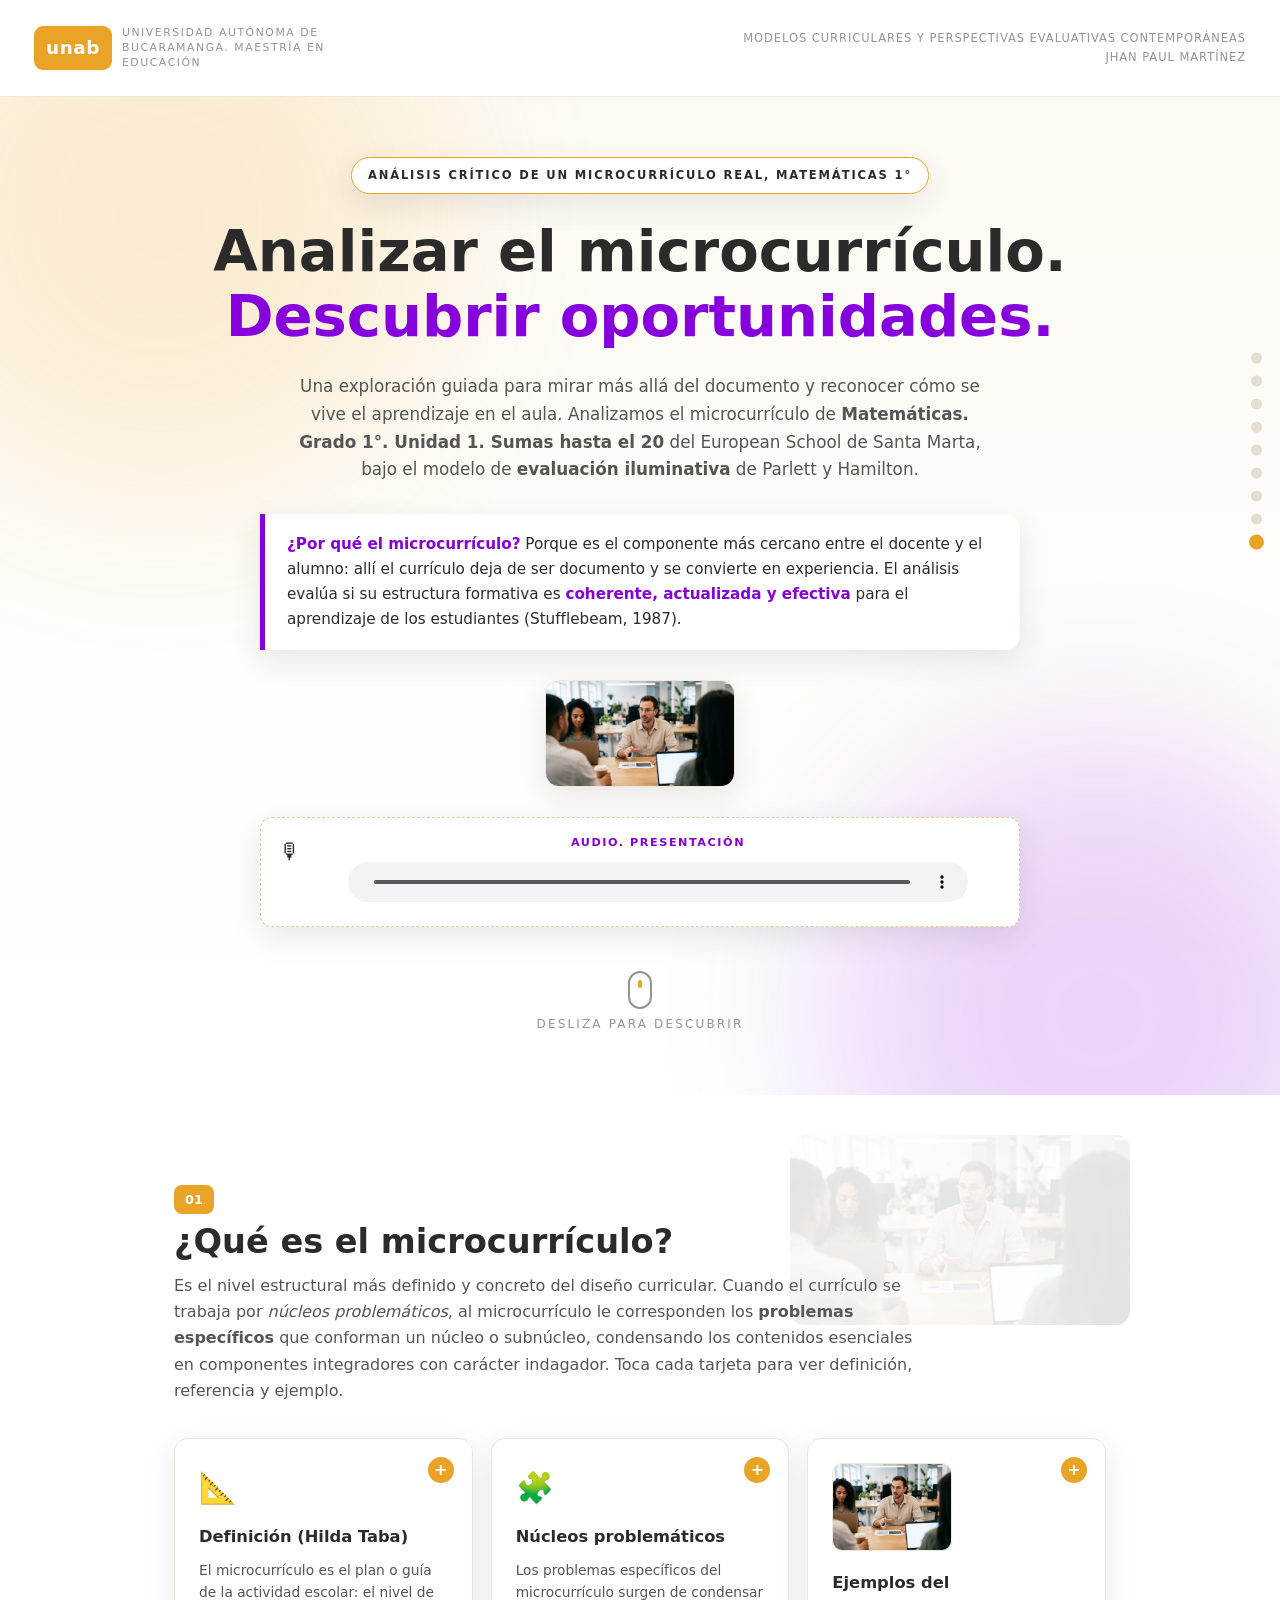
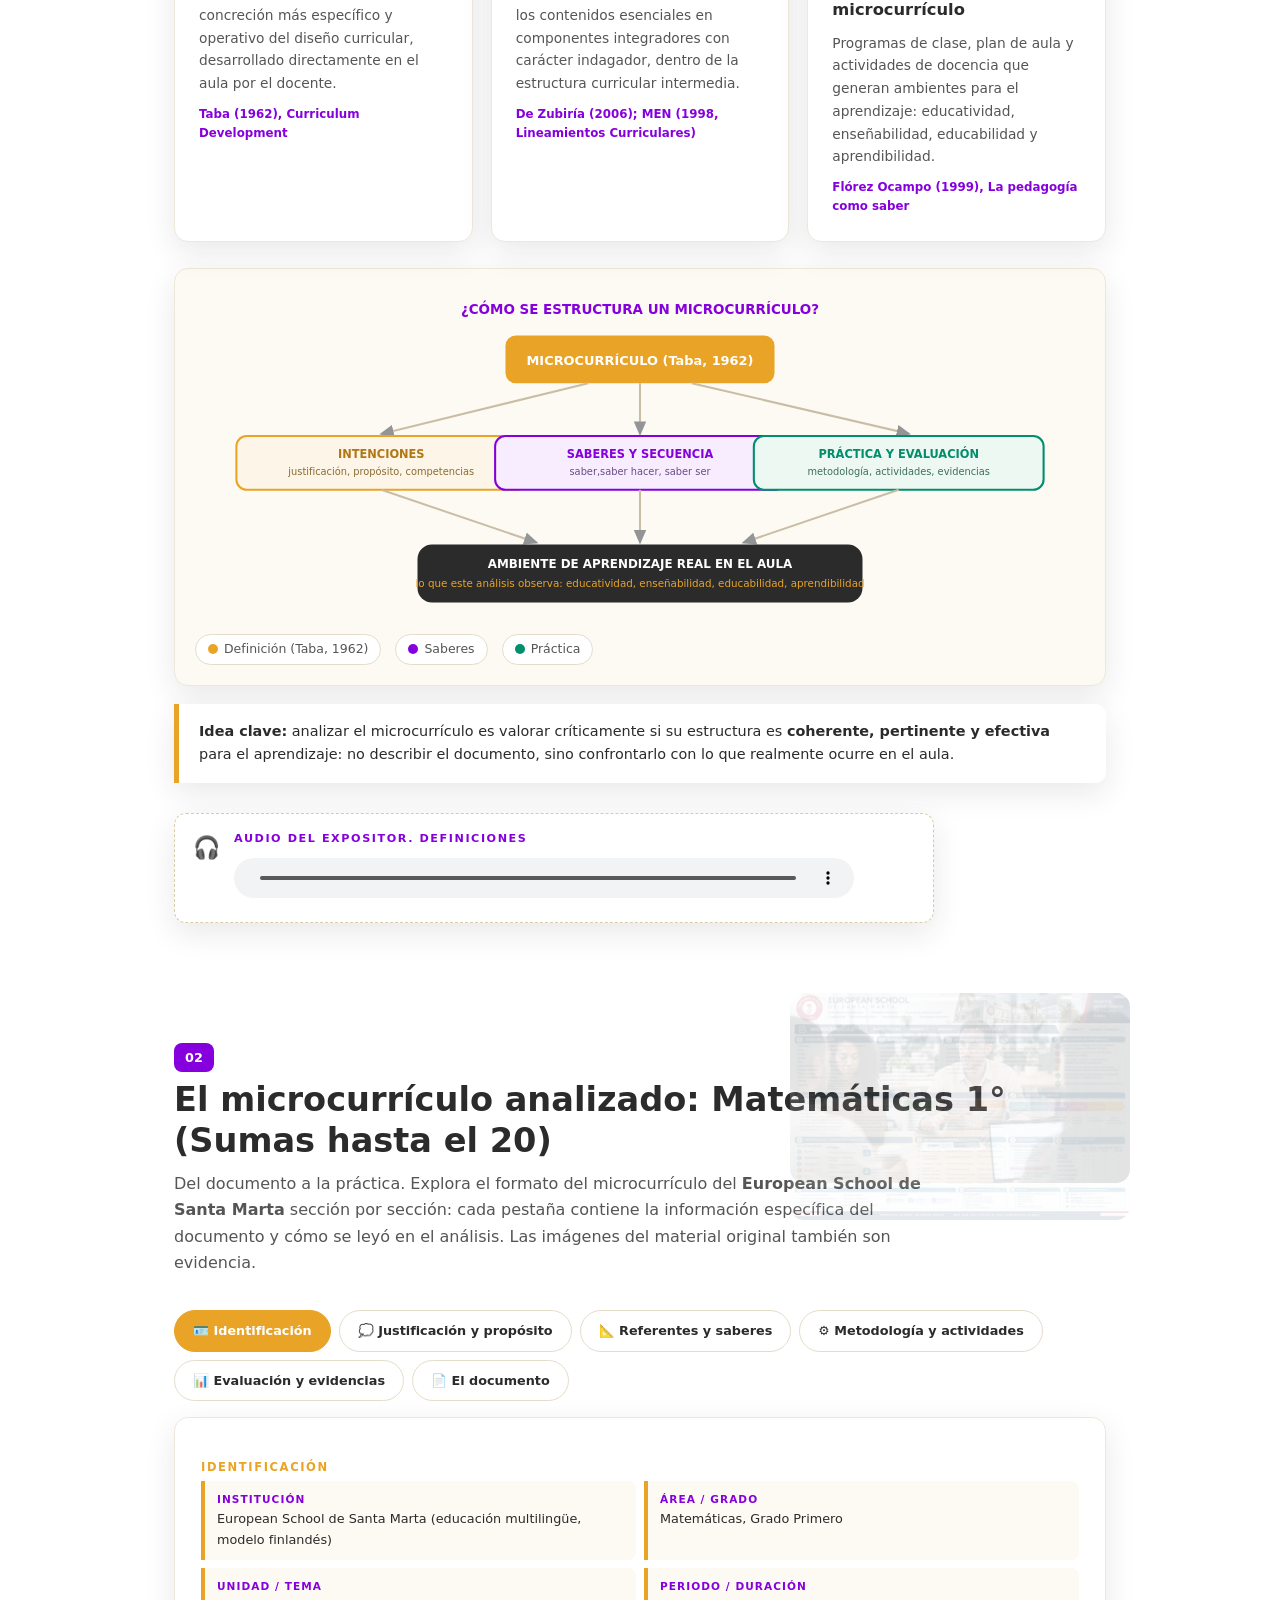
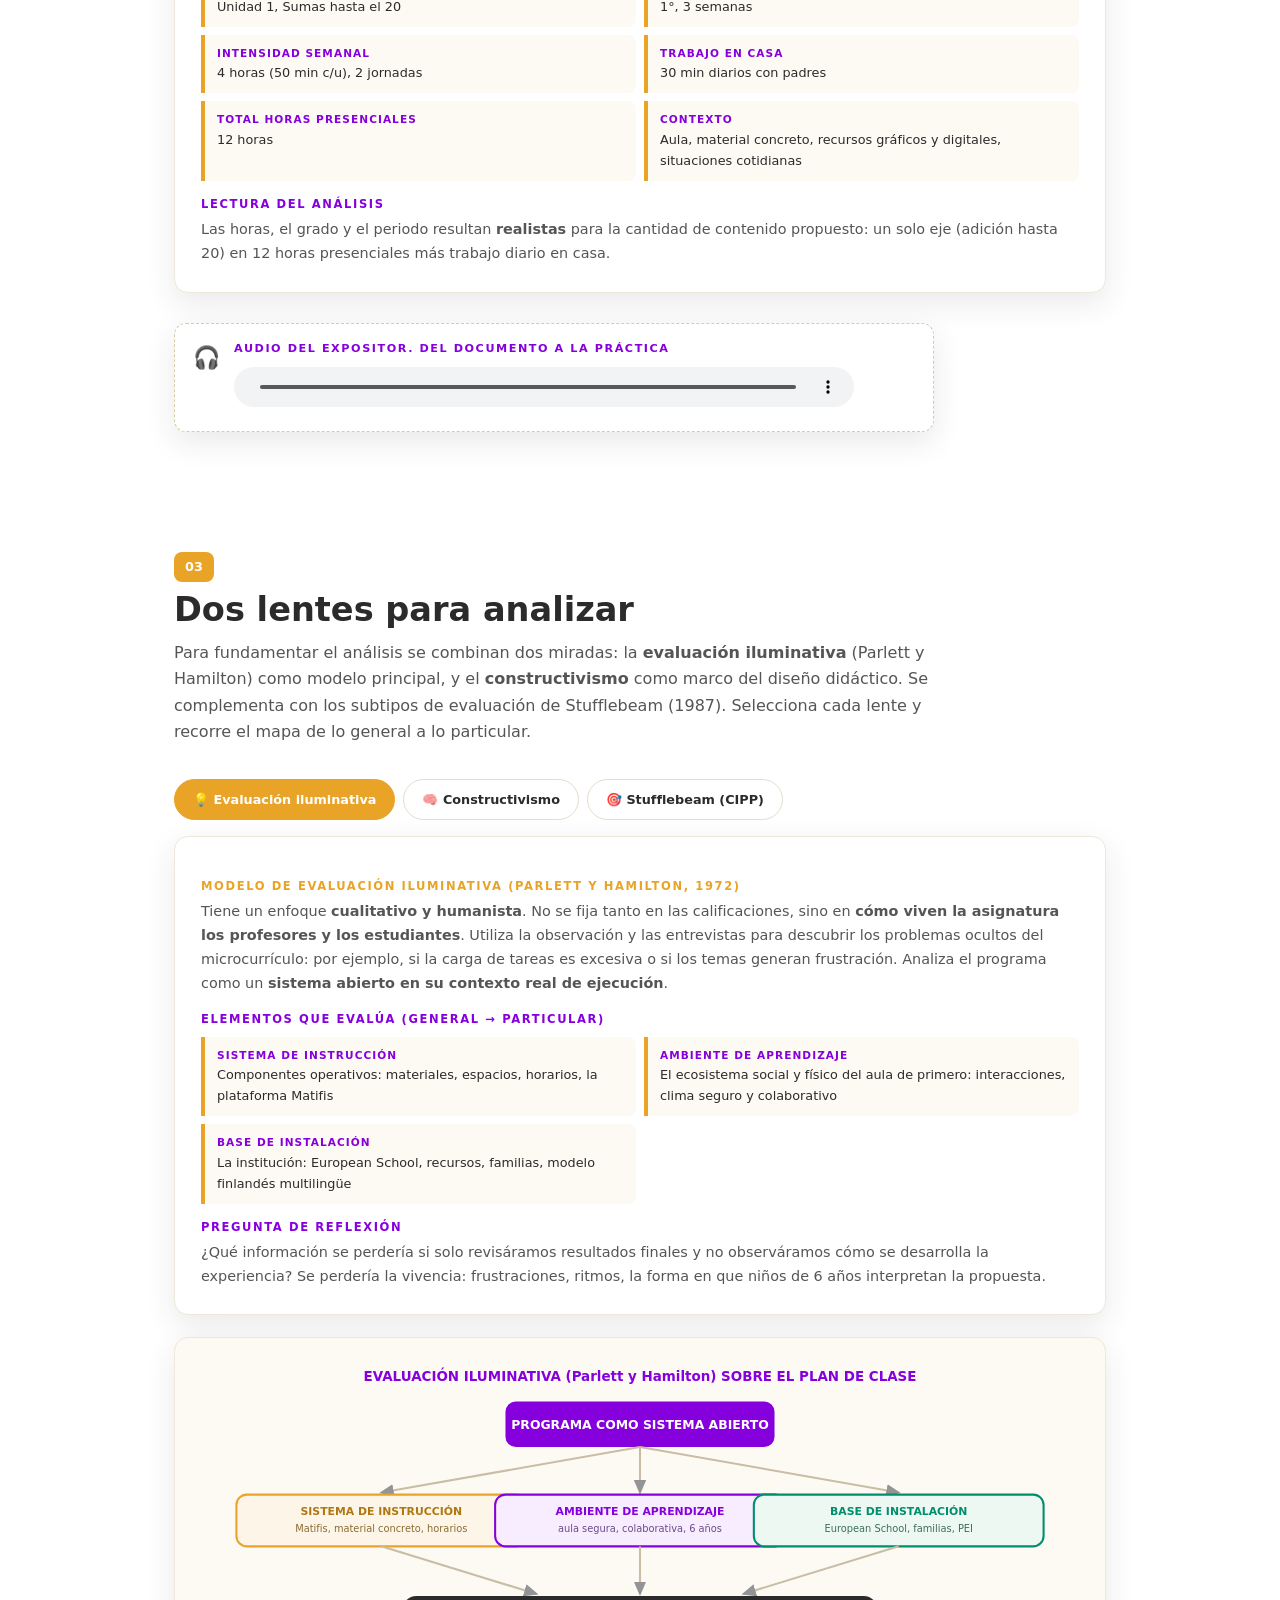
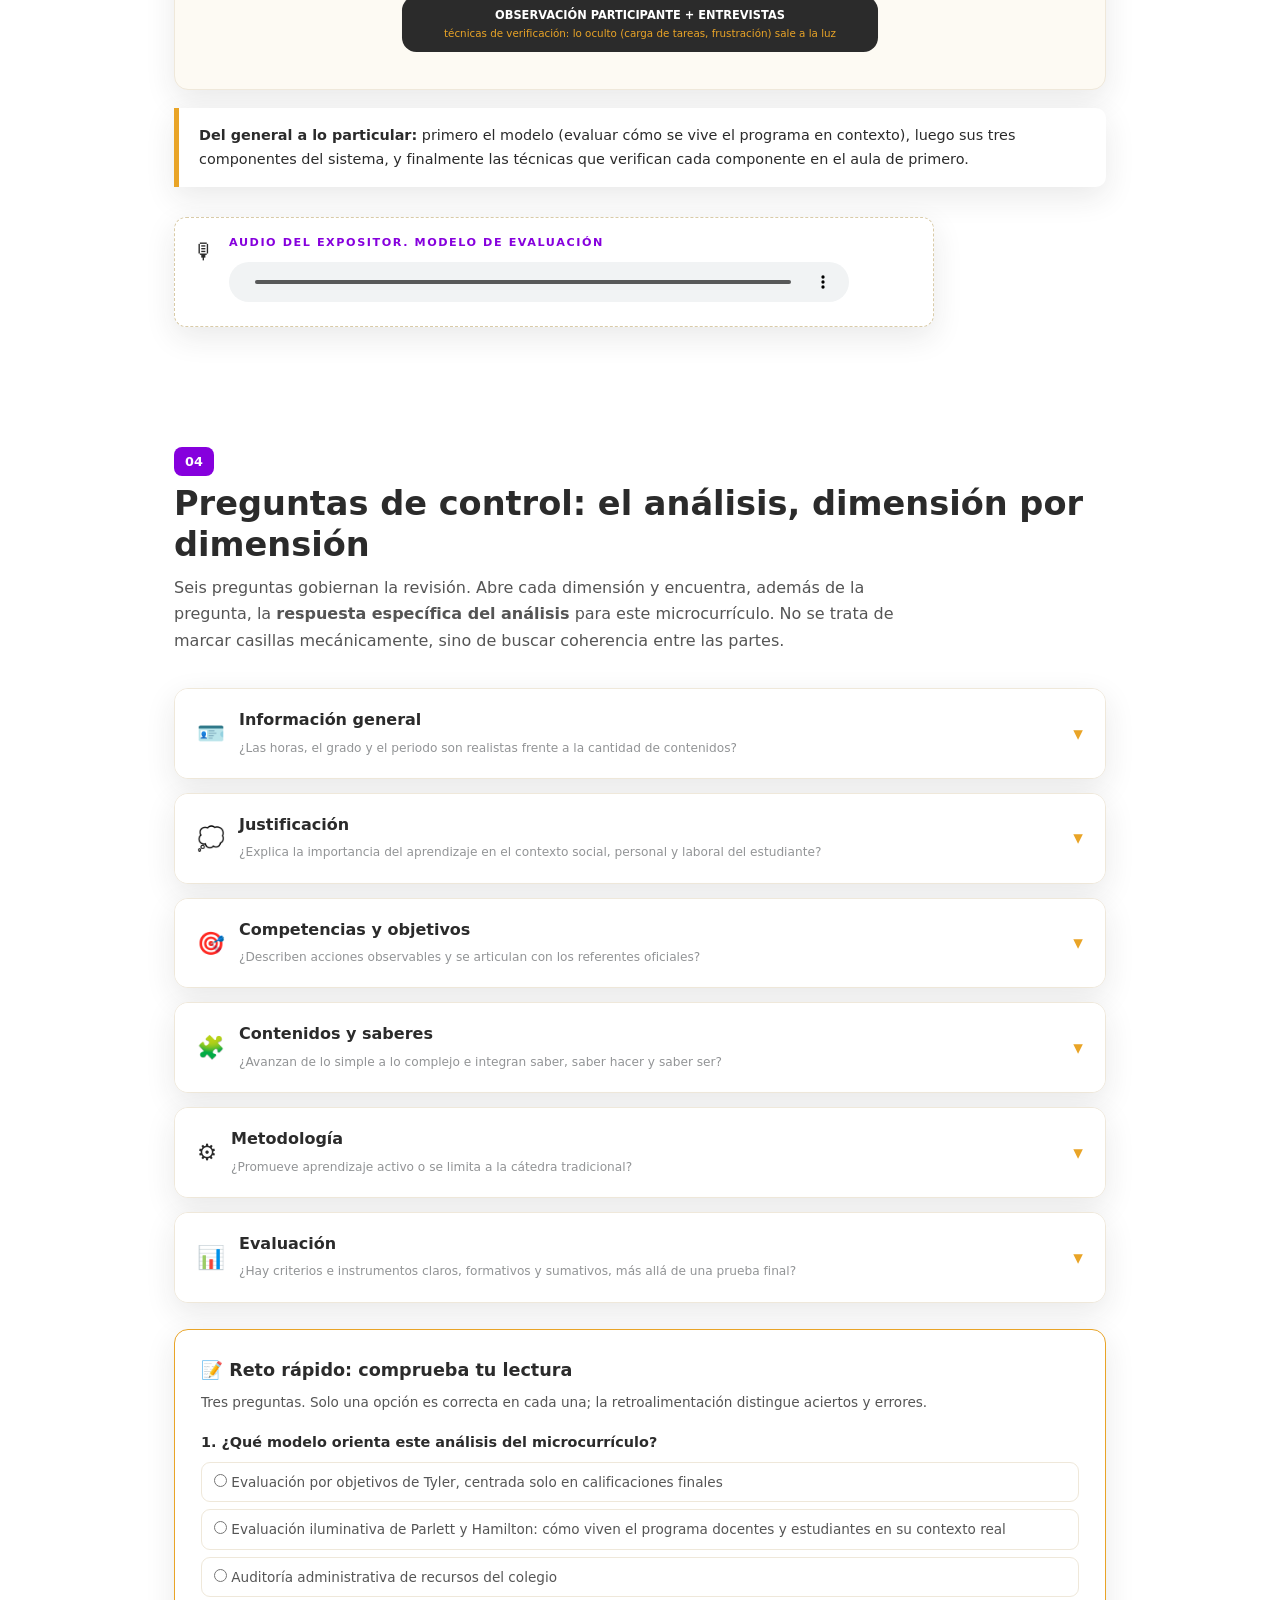
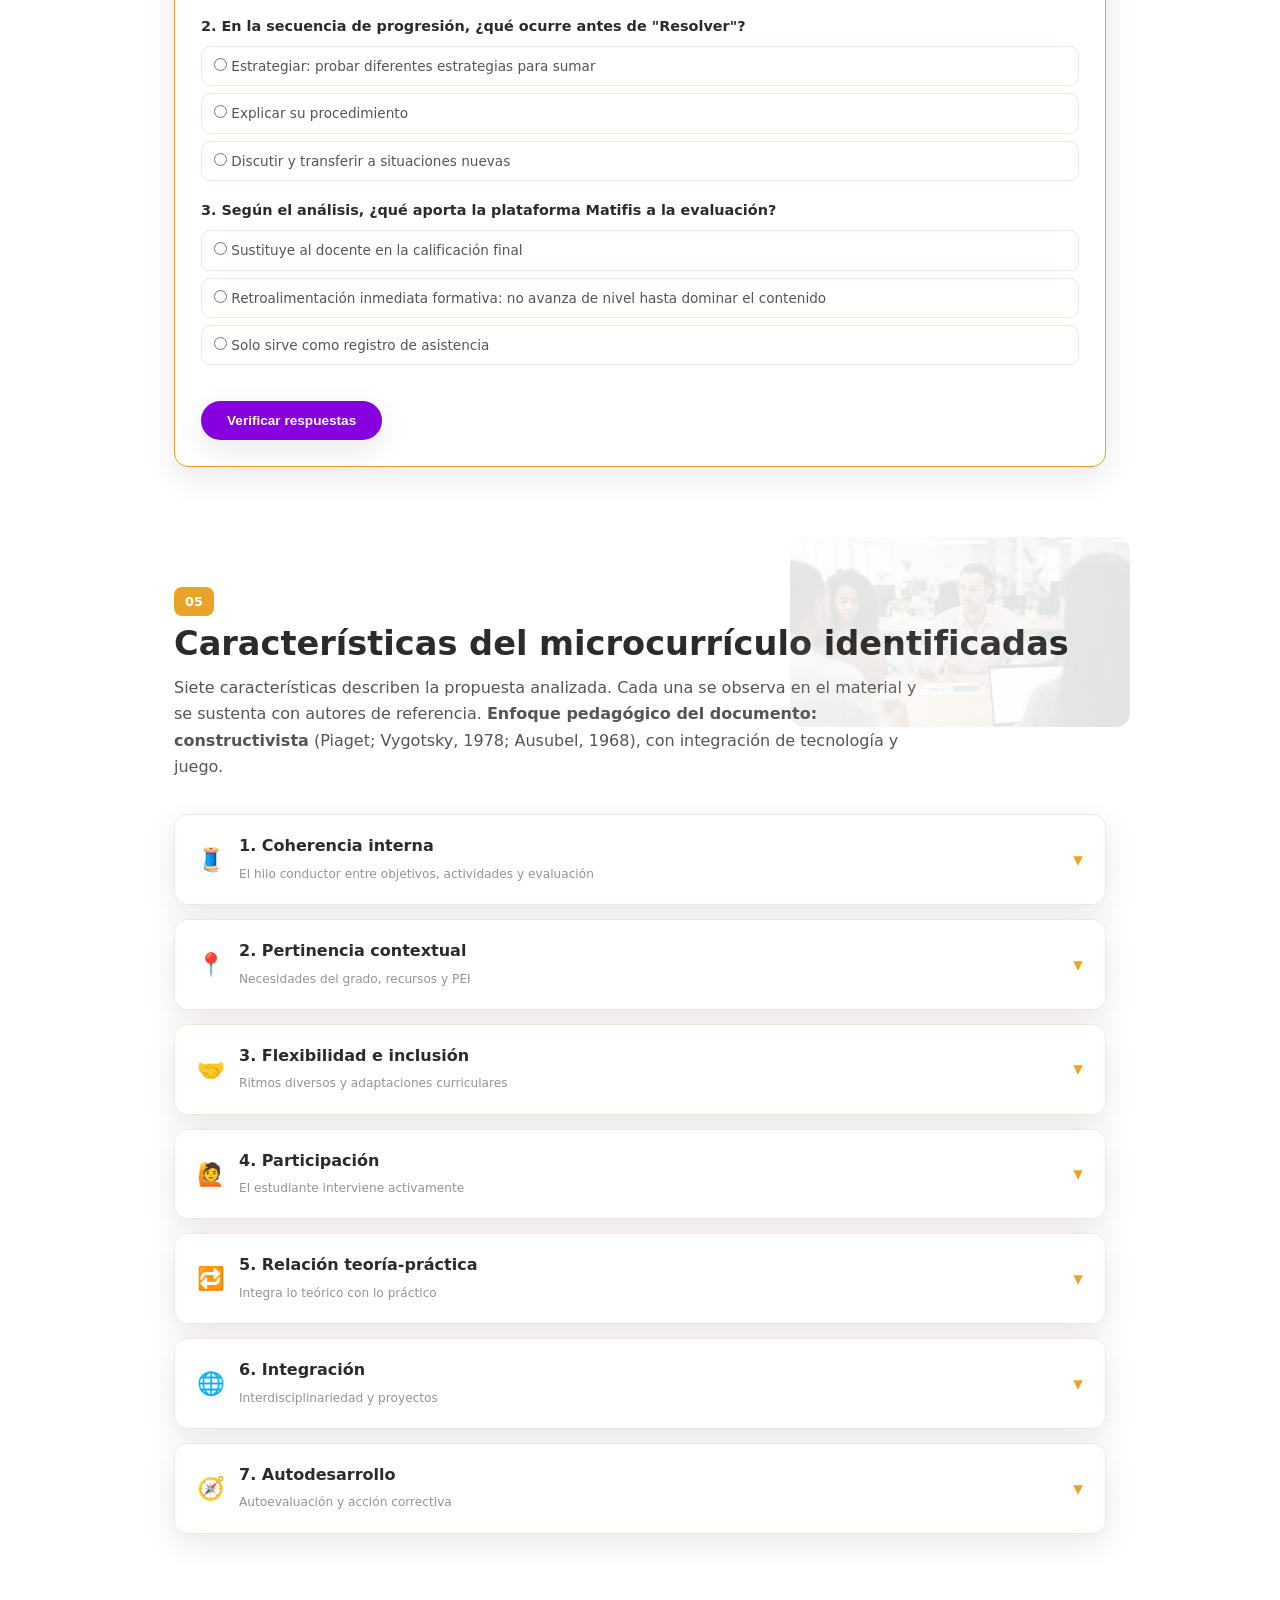
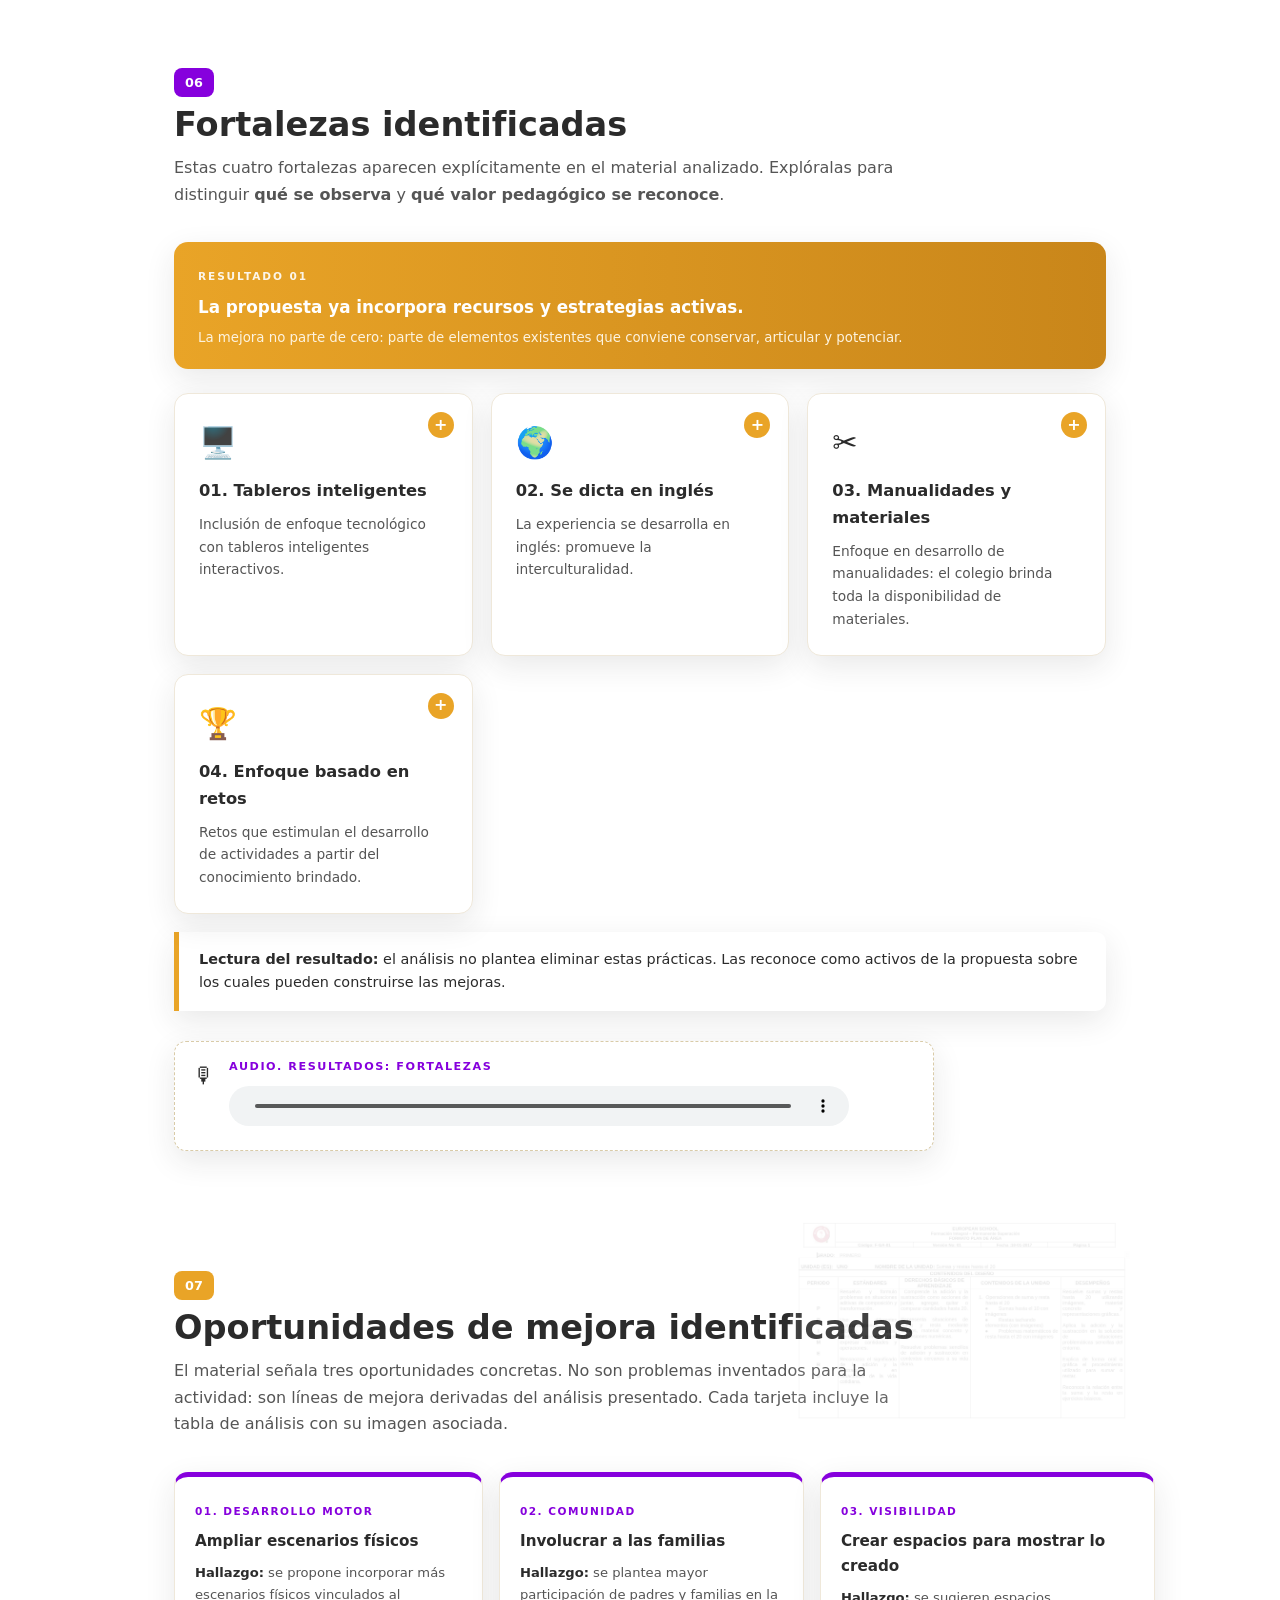
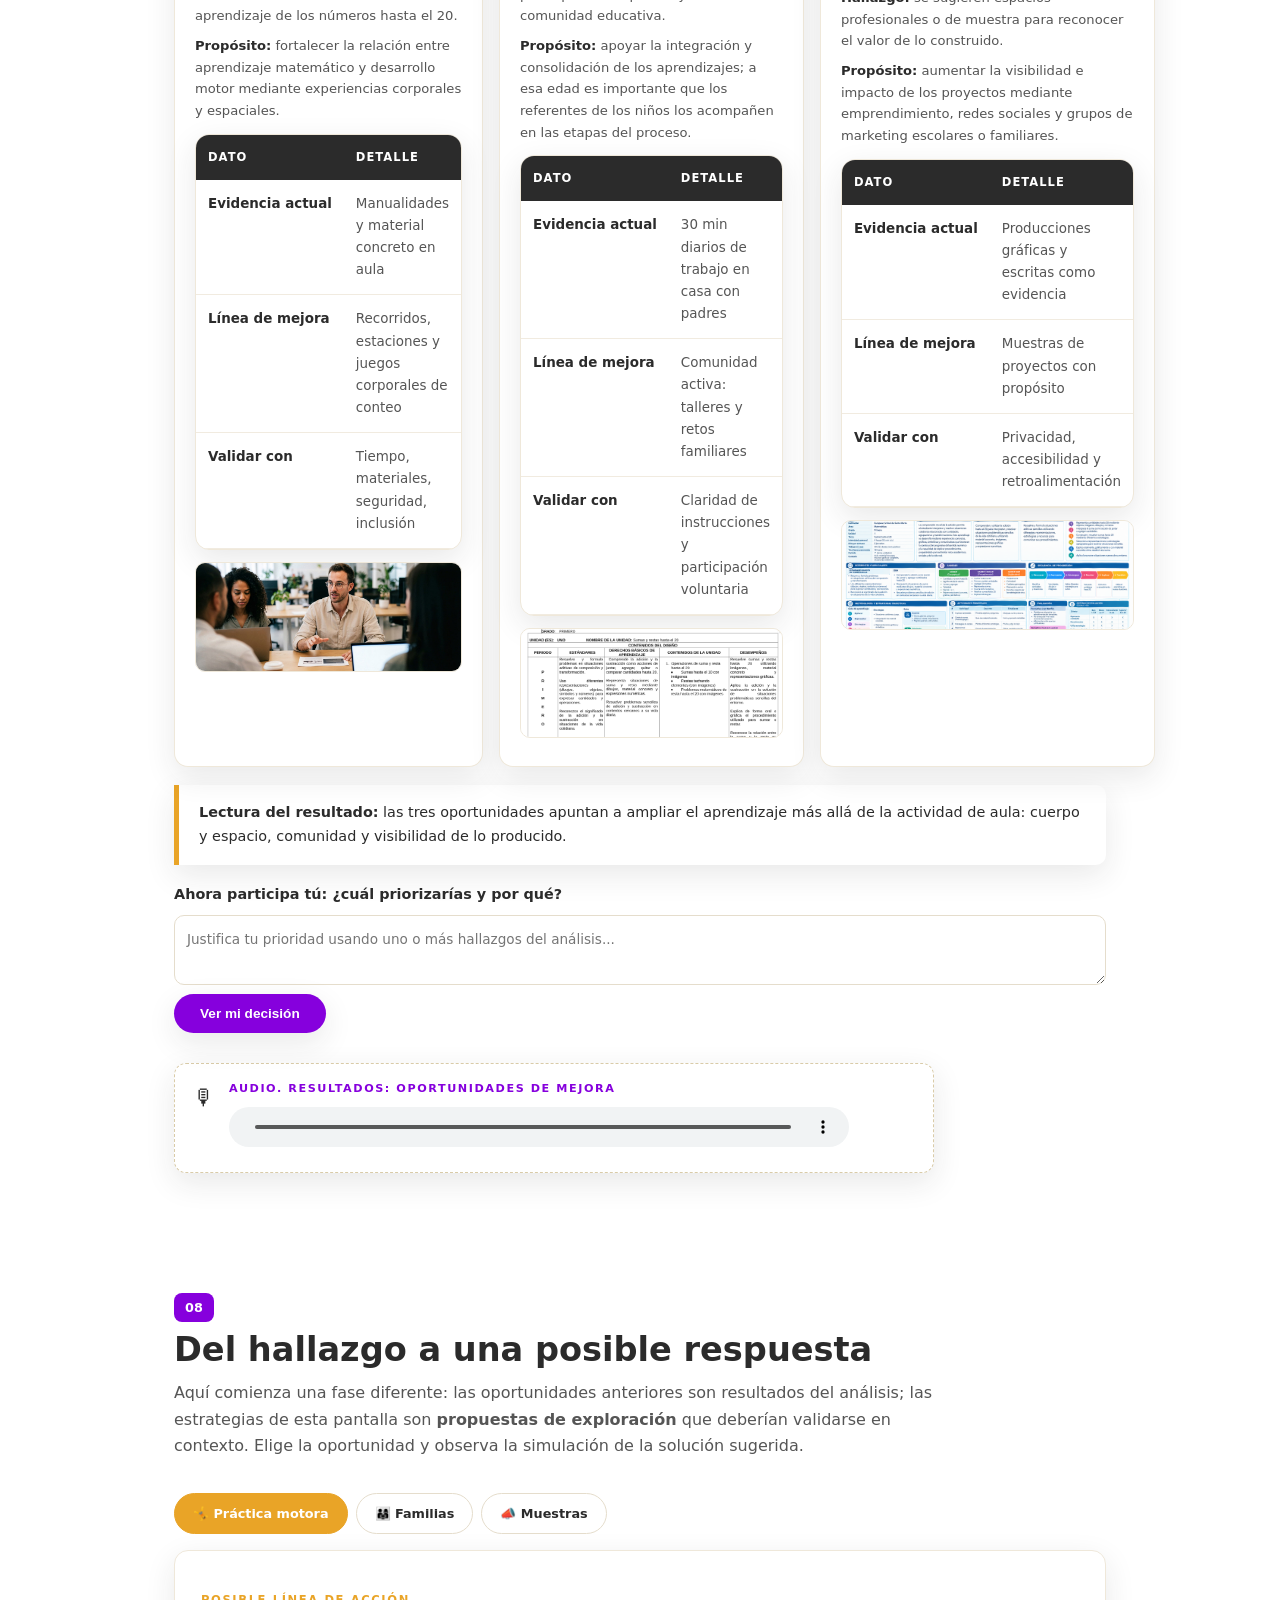
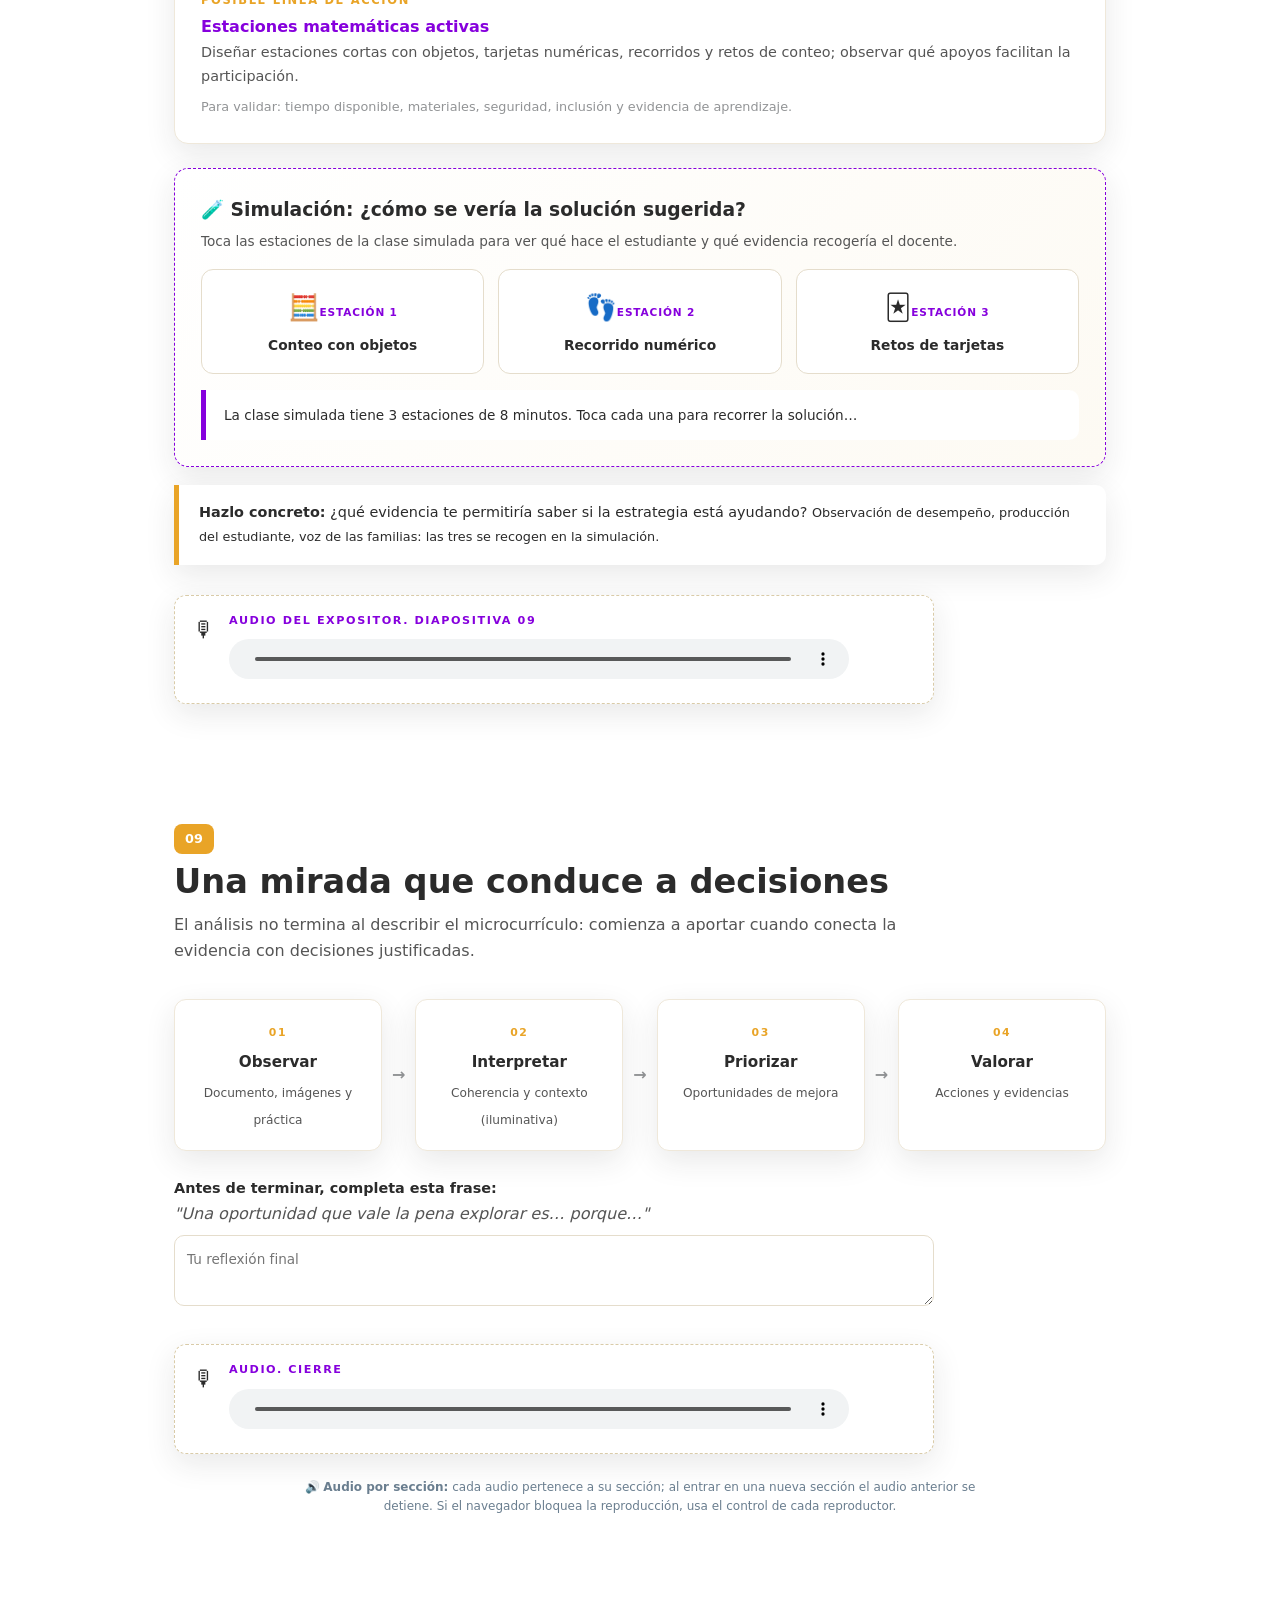
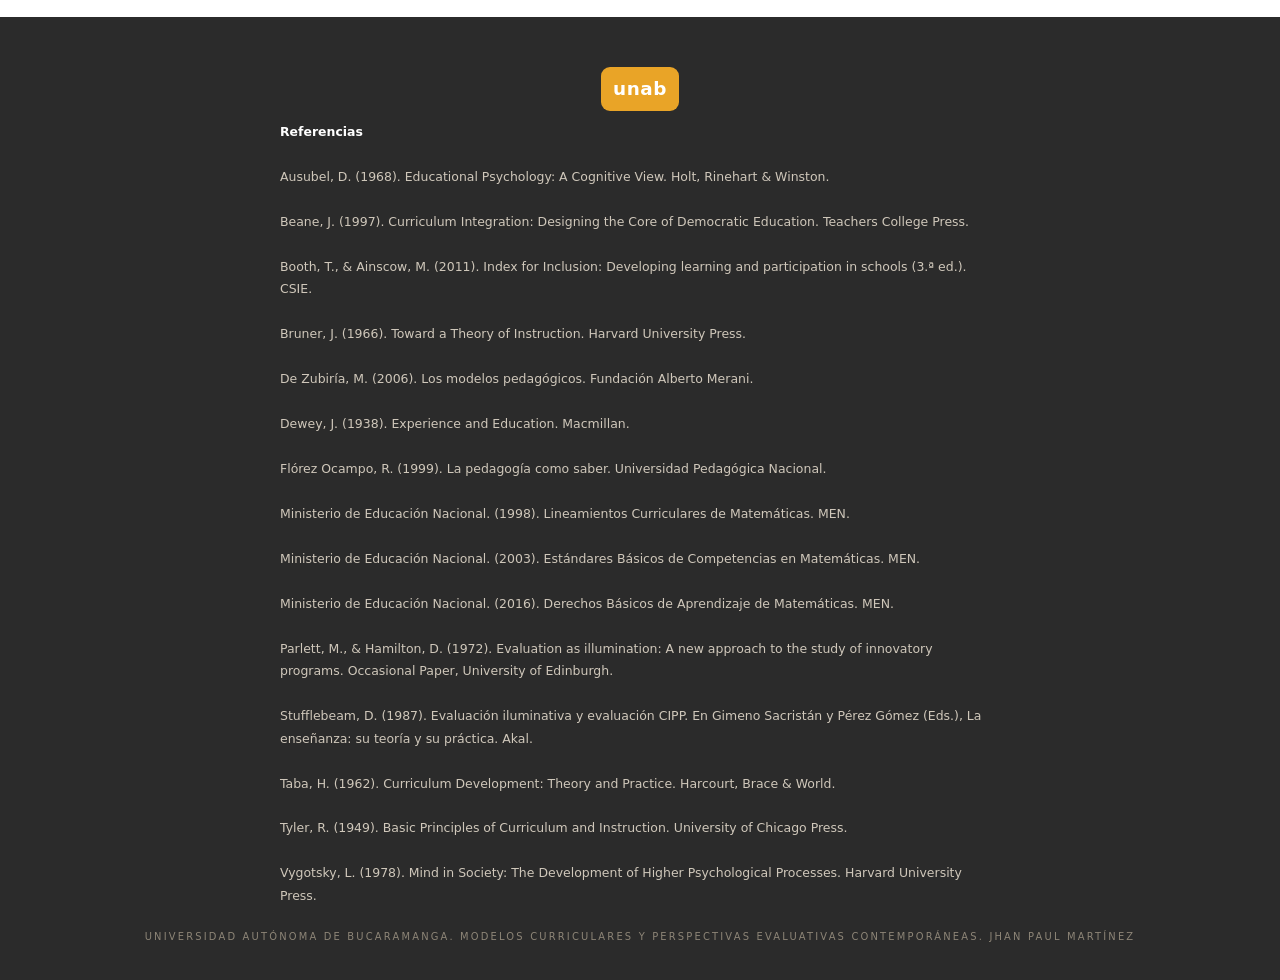
==== index.html @ efa60560 "Update index.html" ====
<!doctype html>
<html lang="es">
<head>
<meta charset="UTF-8" />
<meta name="viewport" content="width=device-width, initial-scale=1.0" />
<title>Análisis del Microcurrículo — Matemáticas 1° | UNAB</title>
<style>
  :root{
    --naranja:#e9a427; --morado:#8600dd; --gris:#929496; --gris-claro:#f4f2ef;
    --tinta:#2b2b2b; --tinta-suave:#555; --blanco:#ffffff; --crema:#fdfaf3;
    --verde:#008e6c; --rojo:#cb1d11; --azul:#00aff1;
    --sombra:0 10px 30px rgba(43,43,43,.10);
    --radio:14px;
  }
  *{margin:0;padding:0;box-sizing:border-box}
  html{scroll-behavior:smooth}
  body{font-family:"Open Sans","Segoe UI",system-ui,sans-serif;color:var(--tinta);background:var(--blanco);line-height:1.65;overflow-x:hidden}
  /* ===== LEGAL VERTICAL (Manual de Marca UNAB) ===== */
  .legal{position:fixed;left:0;top:50%;transform:translateY(-50%);writing-mode:vertical-rl;text-orientation:mixed;
    background:var(--tinta);color:#fff;font-size:.62rem;letter-spacing:.22em;padding:14px 5px;border-radius:0 8px 8px 0;z-index:60}
  /* ===== RAIL ===== */
  .rail{position:fixed;right:18px;top:50%;transform:translateY(-50%);z-index:60;display:flex;flex-direction:column;gap:12px}
  .rail a{width:11px;height:11px;border-radius:50%;background:#e3ddd2;border:2px solid #e3ddd2;display:block;transition:.3s}
  .rail a.act{background:var(--naranja);border-color:var(--naranja);transform:scale(1.35)}
  @media(max-width:820px){.rail{display:none}.legal{display:none}}
  /* ===== HEADER UNAB ===== */
  header{padding:26px 34px;display:flex;justify-content:space-between;align-items:center;background:var(--blanco);position:sticky;top:0;z-index:50;border-bottom:1px solid #efeae0}
  .logo-unab{display:flex;align-items:center;gap:10px}
  .logo-unab .marca{background:var(--naranja);color:#fff;font-weight:800;font-size:1.15rem;padding:7px 12px;border-radius:9px;letter-spacing:.03em}
  .logo-unab .nombre{font-size:.68rem;color:var(--gris);text-transform:uppercase;letter-spacing:.14em;max-width:220px;line-height:1.35}
  .tagline{font-size:.72rem;color:var(--gris);letter-spacing:.08em;text-transform:uppercase;text-align:right}
  /* ===== HERO ===== */
  .hero{min-height:92vh;display:flex;flex-direction:column;justify-content:center;align-items:center;text-align:center;
    padding:60px 22px;background:linear-gradient(180deg,var(--crema) 0%,#fff 100%);position:relative;overflow:hidden}
  .hero .aurora{position:absolute;width:560px;height:560px;border-radius:50%;filter:blur(90px);opacity:.16;pointer-events:none}
  .a1{background:var(--naranja);top:-160px;left:-120px}.a2{background:var(--morado);bottom:-200px;right:-100px}
  .hero>*{position:relative;z-index:2}
  .kicker{display:inline-block;background:#fff;border:1.5px solid var(--naranja);color:var(--tinta);font-size:.72rem;
    font-weight:700;letter-spacing:.16em;text-transform:uppercase;padding:8px 16px;border-radius:999px;margin-bottom:26px;box-shadow:var(--sombra)}
  .hero h1{font-size:clamp(2rem,5.2vw,3.6rem);font-weight:800;line-height:1.12;max-width:900px}
  .hero h1 em{font-style:normal;color:var(--naranja)}
  .hero h1 em.m{color:var(--morado)}
  .hero p.sub{max-width:700px;margin:24px auto 0;color:var(--tinta-suave);font-size:1.05rem}
  .hero .tesis{margin-top:30px;max-width:760px;background:#fff;border-left:5px solid var(--morado);padding:18px 22px;border-radius:0 var(--radio) var(--radio) 0;box-shadow:var(--sombra);text-align:left;font-size:.95rem}
  .hero .tesis strong{color:var(--morado)}
  .heroimg{margin-top:30px;display:flex;gap:14px;align-items:center;justify-content:center;flex-wrap:wrap}
  .heroimg img{width:190px;border-radius:var(--radio);border:1.5px solid #efe8da;box-shadow:var(--sombra)}
  .scroll-hint{margin-top:44px;display:flex;flex-direction:column;align-items:center;gap:6px;color:var(--gris);font-size:.75rem;letter-spacing:.18em;text-transform:uppercase}
  .scroll-hint .mouse{width:24px;height:38px;border:2px solid var(--gris);border-radius:13px;position:relative}
  .scroll-hint .mouse::after{content:"";position:absolute;left:50%;top:7px;width:4px;height:8px;background:var(--naranja);border-radius:3px;transform:translateX(-50%);animation:rueda 1.6s infinite}
  @keyframes rueda{0%{opacity:1;top:7px}70%{opacity:0;top:20px}100%{opacity:0}}
  /* ===== SECTIONS ===== */
  section{max-width:980px;margin:0 auto;padding:90px 24px 30px;position:relative}
  .num{display:flex;align-items:baseline;gap:14px;margin-bottom:8px}
  .num span.n{font-size:.8rem;font-weight:800;color:#fff;background:var(--naranja);padding:4px 11px;border-radius:8px}
  .num span.n.m{background:var(--morado)}
  h2{font-size:clamp(1.45rem,3vw,2.1rem);font-weight:800;line-height:1.2;margin-bottom:10px}
  .lead{color:var(--tinta-suave);max-width:760px;margin-bottom:34px}
  .rv{opacity:0;transform:translateY(34px);transition:opacity .8s ease,transform .8s ease}
  .rv.in{opacity:1;transform:none}
  .rv.d1{transition-delay:.12s}.rv.d2{transition-delay:.24s}.rv.d3{transition-delay:.36s}.rv.d4{transition-delay:.48s}
  /* fondo con imagen transparente (no del todo clara) */
  .bgimg{position:absolute;top:40px;right:0;width:340px;opacity:.10;filter:saturate(.8);pointer-events:none;border-radius:var(--radio)}
  /* ===== FLIP CARDS ===== */
  .cards{display:grid;grid-template-columns:repeat(3,1fr);gap:18px}
  @media(max-width:820px){.cards{grid-template-columns:1fr}}
  .flip{background:#fff;border:1.5px solid #efe8da;border-radius:var(--radio);padding:24px;cursor:pointer;position:relative;min-height:220px;box-shadow:var(--sombra);transition:.35s;text-align:left}
  .flip:hover{transform:translateY(-5px);border-color:var(--naranja)}
  .flip .ic{font-size:1.9rem;margin-bottom:10px}
  .flip img.tn{width:100%;max-width:120px;height:88px;object-fit:cover;border-radius:10px;border:1px solid #efe8da;margin-bottom:10px}
  .flip h3{font-size:1.02rem;font-weight:800;margin-bottom:8px}
  .flip p{font-size:.86rem;color:var(--tinta-suave)}
  .flip .ref{display:block;margin-top:10px;font-size:.74rem;color:var(--morado);font-weight:700}
  .flip .det{max-height:0;overflow:hidden;transition:max-height .5s ease}
  .flip.open .det{max-height:460px}
  .flip .det .resp{margin-top:14px;background:var(--crema);border-left:4px solid var(--morado);padding:12px 14px;border-radius:0 8px 8px 0;font-size:.83rem}
  .flip .plus{position:absolute;top:18px;right:18px;width:26px;height:26px;border-radius:50%;background:var(--naranja);color:#fff;display:flex;align-items:center;justify-content:center;font-weight:800;transition:.3s}
  .flip.open .plus{transform:rotate(45deg);background:var(--morado)}
  /* ===== MAPA CONCEPTUAL ===== */
  .mapa-wrap{background:var(--crema);border-radius:var(--radio);padding:20px;border:1.5px solid #efe8da;box-shadow:var(--sombra)}
  .mapa-svg{width:100%;height:auto;display:block}
  .mapa-svg .nodo{cursor:pointer}
  .mapa-svg .nodo rect{transition:.3s}
  .mapa-svg .nodo:hover rect{filter:brightness(.94)}
  .mapa-leyenda{display:flex;gap:14px;flex-wrap:wrap;margin-top:14px;font-size:.78rem;color:var(--tinta-suave)}
  .chip{display:inline-flex;align-items:center;gap:6px;background:#fff;border:1px solid #e5ddcc;border-radius:999px;padding:4px 12px}
  .chip i{width:10px;height:10px;border-radius:50%;display:inline-block}
  .lectura{margin-top:18px;background:#fff;border-left:5px solid var(--naranja);padding:16px 20px;border-radius:0 10px 10px 0;font-size:.9rem;box-shadow:var(--sombra)}
  /* ===== TABS PANEL MICROCURRÍCULO ===== */
  .tabs{display:flex;gap:8px;flex-wrap:wrap;margin-bottom:16px}
  .tab{border:1.5px solid #e5ddcc;background:#fff;border-radius:999px;padding:9px 18px;cursor:pointer;font-weight:700;font-size:.8rem;transition:.3s;color:var(--tinta)}
  .tab:hover{border-color:var(--naranja)}
  .tab.act{background:var(--naranja);border-color:var(--naranja);color:#fff}
  .tabpane{display:none}.tabpane.act{display:block;animation:fadein .5s}
  @keyframes fadein{from{opacity:0;transform:translateY(8px)}to{opacity:1}}
  .panel{background:#fff;border-radius:var(--radio);border:1.5px solid #efe8da;padding:26px;box-shadow:var(--sombra)}
  .panel h4{font-size:.72rem;text-transform:uppercase;letter-spacing:.14em;color:var(--naranja);margin:14px 0 4px;font-weight:800}
  .panel h4.m{color:var(--morado)}
  .panel p,.panel li{font-size:.9rem;color:var(--tinta-suave)}
  .panel ul{padding-left:20px;margin-top:6px}
  .kv{display:grid;grid-template-columns:repeat(2,1fr);gap:8px}
  @media(max-width:700px){.kv{grid-template-columns:1fr}}
  .kv div{background:var(--crema);border-left:4px solid var(--naranja);border-radius:0 8px 8px 0;padding:10px 12px;font-size:.8rem}
  .kv b{display:block;font-size:.66rem;text-transform:uppercase;letter-spacing:.1em;color:var(--morado)}
  .imgdoc{width:100%;border-radius:10px;border:1.5px solid #efe8da;margin-top:12px;box-shadow:var(--sombra)}
  .doclink{display:inline-block;margin-top:10px;font-size:.78rem;font-weight:700;color:var(--morado)}
  /* tablas de análisis con imagen asociada */
  .tabla-an{display:grid;grid-template-columns:1fr 170px;gap:16px;align-items:start}
  @media(max-width:700px){.tabla-an{grid-template-columns:1fr}}
  .tabla-an img{width:100%;border-radius:10px;border:1.5px solid #efe8da;object-fit:cover;box-shadow:var(--sombra)}
  .matriz{background:#fff;border-radius:var(--radio);border:1.5px solid #efe8da;overflow:hidden;box-shadow:var(--sombra)}
  .matriz table{width:100%;border-collapse:collapse;font-size:.84rem}
  .matriz th{background:var(--tinta);color:#fff;padding:13px 12px;text-align:left;font-size:.72rem;text-transform:uppercase;letter-spacing:.09em}
  .matriz td{padding:13px 12px;border-bottom:1px solid #f1ebe0;vertical-align:top;color:var(--tinta-suave)}
  .matriz td:first-child{font-weight:800;color:var(--tinta);white-space:nowrap}
  .matriz tr:hover td{background:var(--crema)}
  @media(max-width:720px){.matriz td:first-child{white-space:normal}}
  /* ===== ACORDEÓN ===== */
  .acc{border:1.5px solid #efe8da;border-radius:var(--radio);overflow:hidden;background:#fff;box-shadow:var(--sombra);margin-bottom:14px}
  .acc-h{display:flex;align-items:center;gap:14px;padding:18px 22px;cursor:pointer;background:#fff;transition:.3s;list-style:none}
  .acc-h:hover{background:var(--crema)}
  .acc-h .ic{font-size:1.4rem}
  .acc-h .tt{flex:1}
  .acc-h .tt b{display:block;font-size:1rem}
  .acc-h .tt small{color:var(--gris);font-size:.76rem}
  .acc-h .chev{transition:.35s;color:var(--naranja);font-weight:800;font-size:1.2rem}
  .acc.open .chev{transform:rotate(180deg)}
  .acc-b{max-height:0;overflow:hidden;transition:max-height .7s ease}
  .acc.open .acc-b{max-height:900px}
  .acc-b .inner{padding:6px 24px 24px;border-top:1px dashed #e8e0d0}
  .acc-b .inner p{font-size:.88rem;color:var(--tinta-suave)}
  .verdicto{margin-top:12px;display:flex;gap:10px}
  .verdicto .v{flex:1;border-radius:10px;padding:12px 14px;font-size:.8rem}
  .v.ok{background:#eef8f3;border-left:4px solid var(--verde)}
  .v.warn{background:#fdf6e8;border-left:4px solid var(--naranja)}
  .v b{display:block;font-size:.68rem;text-transform:uppercase;letter-spacing:.1em;margin-bottom:4px}
  .v.ok b{color:var(--verde)}.v.warn b{color:#b07712}
  /* ===== QUIZ ===== */
  .quiz{background:#fff;border:1.5px solid var(--naranja);border-radius:var(--radio);padding:26px;box-shadow:var(--sombra);margin-top:26px}
  .quiz h3{font-size:1.1rem;font-weight:800;margin-bottom:6px}
  .quiz .qq{margin-top:18px}
  .quiz .qq p{font-weight:700;font-size:.9rem}
  .quiz label{display:block;margin:7px 0;font-size:.85rem;color:var(--tinta-suave);cursor:pointer;border:1.5px solid #efe8da;border-radius:9px;padding:8px 12px;transition:.25s}
  .quiz label:hover{border-color:var(--naranja)}
  .quiz label.sel{border-color:var(--morado);background:#f7edff}
  .quiz label.ok{border-color:var(--verde);background:#eef8f3}
  .quiz label.bad{border-color:var(--rojo);background:#fdf0ee}
  .btn-unab{background:var(--morado);color:#fff;border:none;border-radius:999px;padding:12px 26px;font-weight:800;font-size:.85rem;cursor:pointer;transition:.3s;box-shadow:var(--sombra)}
  .btn-unab:hover{transform:translateY(-2px);background:var(--naranja)}
  #quizResult{margin-top:14px;font-size:.88rem;font-weight:700;min-height:22px}
  /* ===== SIMULACIÓN ===== */
  .sim{background:linear-gradient(135deg,#fff,var(--crema));border:1.5px dashed var(--morado);border-radius:var(--radio);padding:26px;margin-top:24px;box-shadow:var(--sombra)}
  .sim h3{font-weight:800;margin-bottom:4px}
  .estaciones{display:grid;grid-template-columns:repeat(3,1fr);gap:14px;margin-top:16px}
  @media(max-width:820px){.estaciones{grid-template-columns:1fr}}
  .est{background:#fff;border:1.5px solid #e5ddcc;border-radius:12px;padding:16px;cursor:pointer;transition:.3s;text-align:center}
  .est:hover{transform:translateY(-4px);border-color:var(--naranja)}
  .est.on{border-color:var(--verde);background:#eef8f3}
  .est .ic{font-size:1.6rem}
  .est b{display:block;margin-top:6px;font-size:.86rem}
  .est small{color:var(--morado);font-weight:700;font-size:.66rem;text-transform:uppercase;letter-spacing:.08em}
  #simMsg{margin-top:16px;background:#fff;border-left:5px solid var(--morado);padding:14px 18px;border-radius:0 10px 10px 0;font-size:.85rem;min-height:48px}
  /* ===== PROS/CONS y resultados ===== */
  .result-strip{background:linear-gradient(90deg,var(--naranja),#c9861a);color:#fff;border-radius:var(--radio);padding:20px 24px;margin-bottom:24px;box-shadow:var(--sombra)}
  .result-strip span{font-size:.66rem;letter-spacing:.18em;font-weight:800;opacity:.9}
  .result-strip b{display:block;font-size:1.05rem;margin:6px 0}
  .result-strip small{color:#fdf3df;line-height:1.55;display:block}
  .ops{display:grid;grid-template-columns:repeat(3,1fr);gap:16px}
  @media(max-width:820px){.ops{grid-template-columns:1fr}}
  .op{background:#fff;border:1.5px solid #efe8da;border-top:5px solid var(--morado);border-radius:var(--radio);padding:20px;box-shadow:var(--sombra);transition:.3s}
  .op:hover{transform:translateY(-5px)}
  .op .tag{font-size:.66rem;font-weight:800;color:var(--morado);letter-spacing:.14em}
  .op h3{font-size:.95rem;font-weight:800;margin:6px 0}
  .op p{font-size:.82rem;color:var(--tinta-suave);margin-top:8px}
  .op p b{color:var(--tinta)}
  /* ===== FLOW SÍNTESIS ===== */
  .flow{display:flex;align-items:stretch;gap:10px;flex-wrap:wrap;justify-content:center;margin-top:10px}
  .flow .step{flex:1;min-width:160px;background:#fff;border:1.5px solid #efe8da;border-radius:12px;padding:18px;text-align:center;box-shadow:var(--sombra)}
  .flow .step span{font-size:.68rem;font-weight:800;color:var(--naranja);letter-spacing:.14em}
  .flow .step b{display:block;margin:6px 0 4px;font-size:.95rem}
  .flow .step small{font-size:.76rem;color:var(--tinta-suave)}
  .flow i{align-self:center;color:var(--gris);font-style:normal;font-weight:800}
  /* ===== AUDIO ===== */
  .audio-slot{display:flex;gap:14px;align-items:flex-start;padding:16px 18px;background:#fff;border:1.5px dashed #d9cba8;border-radius:12px;margin:30px 0 0;box-shadow:var(--sombra);max-width:760px}
  .audio-icon{font-size:22px}
  .audio-main{flex:1}
  .audio-main>b{display:block;font-size:.7rem;color:var(--morado);letter-spacing:.14em;margin-bottom:9px;text-transform:uppercase}
  .slide-audio{width:100%;max-width:620px;height:40px}
  .audio-help{text-align:center;color:#6a7e8f;font-size:.75rem;line-height:1.6;padding:24px 20px 0;max-width:760px;margin:0 auto}
  @media(max-width:760px){.audio-slot{display:block}.audio-icon{display:block;margin-bottom:8px}}
  textarea{width:100%;border:1.5px solid #e5ddcc;border-radius:10px;padding:12px;font:inherit;font-size:.85rem;background:#fff;margin-top:8px;resize:vertical}
  /* ===== FOOTER ===== */
  footer{margin-top:70px;background:var(--tinta);color:#cfc7ba;padding:50px 24px 34px;text-align:center}
  footer .fm{font-size:.78rem;max-width:720px;margin:10px auto 0;line-height:1.8;text-align:left}
  footer .fm b{color:#fff}
  footer .legal-f{margin-top:22px;font-size:.62rem;letter-spacing:.22em;color:#8d8577}
</style>
</head>
<body>

<nav class="rail" id="rail">
  <a href="#s1" title="¿Qué es el microcurrículo?"></a><a href="#s2" title="El documento analizado"></a>
  <a href="#s3" title="Lentes de evaluación"></a><a href="#s4" title="Preguntas de control y quiz"></a>
  <a href="#s5" title="Características del análisis"></a><a href="#s6" title="Fortalezas"></a>
  <a href="#s7" title="Oportunidades de mejora"></a><a href="#s8" title="Diseñar una respuesta"></a>
  <a href="#s9" title="Cierre"></a>
</nav>

<header>
  <div class="logo-unab">
    <div class="marca">unab</div>
    <div class="nombre">Universidad Autónoma de Bucaramanga. Maestría en Educación</div>
  </div>
  <div class="tagline">Modelos Curriculares y Perspectivas Evaluativas Contemporáneas<br>Jhan Paul Martínez</div>
</header>

<!-- ============ HERO ============ -->
<div class="hero">
  <div class="aurora a1"></div><div class="aurora a2"></div>
  <span class="kicker rv">Análisis crítico de un microcurrículo real, Matemáticas 1°</span>
  <h1 class="rv d1">Analizar el microcurrículo.<br><em class="m">Descubrir oportunidades.</em></h1>
  <p class="sub rv d2">Una exploración guiada para mirar más allá del documento y reconocer cómo se vive el aprendizaje en el aula. Analizamos el microcurrículo de <b>Matemáticas. Grado 1°. Unidad 1. Sumas hasta el 20</b> del European School de Santa Marta, bajo el modelo de <b>evaluación iluminativa</b> de Parlett y Hamilton.</p>
  <div class="tesis rv d3"><strong>¿Por qué el microcurrículo?</strong> Porque es el componente más cercano entre el docente y el alumno: allí el currículo deja de ser documento y se convierte en experiencia. El análisis evalúa si su estructura formativa es <strong>coherente, actualizada y efectiva</strong> para el aprendizaje de los estudiantes (Stufflebeam, 1987).</div>
  <div class="heroimg rv d3"><img src="intro.jpg" alt="Analizar diseño y aula"></div>
  <div class="rv d4" style="max-width:760px;width:100%">
    <div class="audio-slot">
      <span class="audio-icon">🎙</span>
      <div class="audio-main">
        <b>Audio. Presentación</b>
        <audio class="slide-audio" src="audio_1.mp3" data-audio controls preload="auto" playsinline></audio>

      </div>
    </div>
  </div>
  <div class="scroll-hint rv d4"><div class="mouse"></div>Desliza para descubrir</div>
</div>

<!-- ============ S1: QUÉ ES ============ -->
<section id="s1">
  <img class="bgimg" src="intro.jpg" alt="">
  <div class="num rv"><span class="n">01</span></div>
  <h2 class="rv">¿Qué es el microcurrículo?</h2>
  <p class="lead rv d1">Es el nivel estructural más definido y concreto del diseño curricular. Cuando el currículo se trabaja por <em>núcleos problemáticos</em>, al microcurrículo le corresponden los <b>problemas específicos</b> que conforman un núcleo o subnúcleo, condensando los contenidos esenciales en componentes integradores con carácter indagador. Toca cada tarjeta para ver definición, referencia y ejemplo.</p>
  <div class="cards">
    <div class="flip rv d1" onclick="this.classList.toggle('open')">
      <span class="plus">+</span><div class="ic">📐</div>
      <h3>Definición (Hilda Taba)</h3>
      <p>El microcurrículo es el plan o guía de la actividad escolar: el nivel de concreción más específico y operativo del diseño curricular, desarrollado directamente en el aula por el docente.</p>
      <span class="ref">Taba (1962), Curriculum Development</span>
      <div class="det"><div class="resp"><b>Ejemplo:</b> el panel analizado en esta experiencia organiza cada componente del programa de Matemáticas de grado primero, desde la justificación hasta la evaluación.</div></div>
    </div>
    <div class="flip rv d2" onclick="this.classList.toggle('open')">
      <span class="plus">+</span><div class="ic">🧩</div>
      <h3>Núcleos problemáticos</h3>
      <p>Los problemas específicos del microcurrículo surgen de condensar los contenidos esenciales en componentes integradores con carácter indagador, dentro de la estructura curricular intermedia.</p>
      <span class="ref">De Zubiría (2006); MEN (1998, Lineamientos Curriculares)</span>
      <div class="det"><div class="resp"><b>Ejemplo:</b> "sumas hasta el 20" se aborda como situación aditiva de composición y transformación, no como lista de ejercicios.</div></div>
    </div>
    <div class="flip rv d3" onclick="this.classList.toggle('open')">
      <span class="plus">+</span><img class="tn" src="intro.jpg" alt="Diseño + aula">
      <h3>Ejemplos del microcurrículo</h3>
      <p>Programas de clase, plan de aula y actividades de docencia que generan ambientes para el aprendizaje: educatividad, enseñabilidad, educabilidad y aprendibilidad.</p>
      <span class="ref">Flórez Ocampo (1999), La pedagogía como saber</span>
      <div class="det"><div class="resp"><b>Imagen:</b> diseño + aula. En este sitio observamos dos evidencias del documento real: el plan de área y el panel del microcurrículo (sección 02).</div></div>
    </div>
  </div>
  <div class="mapa-wrap rv d2" style="margin-top:26px">
    <svg class="mapa-svg" viewBox="0 0 860 320" role="img" aria-label="Mapa conceptual: estructura del microcurrículo">
      <defs><marker id="fl" markerWidth="8" markerHeight="8" refX="6" refY="3" orient="auto"><path d="M0,0 L7,3 L0,6 Z" fill="#929496"/></marker></defs>
      <text x="430" y="24" text-anchor="middle" font-size="13" font-weight="700" fill="#8600dd">¿CÓMO SE ESTRUCTURA UN MICROCURRÍCULO?</text>
      <g class="nodo"><rect x="300" y="45" width="260" height="46" rx="10" fill="#e9a427"/><text x="430" y="73" text-anchor="middle" fill="#fff" font-size="12.5" font-weight="700">MICROCURRÍCULO (Taba, 1962)</text></g>
      <line x1="380" y1="91" x2="180" y2="140" stroke="#c9bda5" stroke-width="2" marker-end="url(#fl)"/>
      <line x1="430" y1="91" x2="430" y2="140" stroke="#c9bda5" stroke-width="2" marker-end="url(#fl)"/>
      <line x1="480" y1="91" x2="690" y2="140" stroke="#c9bda5" stroke-width="2" marker-end="url(#fl)"/>
      <g class="nodo"><rect x="40" y="142" width="280" height="52" rx="10" fill="#fdf6e8" stroke="#e9a427" stroke-width="2"/><text x="180" y="163" text-anchor="middle" font-size="11" font-weight="700" fill="#b07712">INTENCIONES</text><text x="180" y="180" text-anchor="middle" font-size="9.5" fill="#8a6a33">justificación, propósito, competencias</text></g>
      <g class="nodo"><rect x="290" y="142" width="280" height="52" rx="10" fill="#f7edff" stroke="#8600dd" stroke-width="2"/><text x="430" y="163" text-anchor="middle" font-size="11" font-weight="700" fill="#8600dd">SABERES Y SECUENCIA</text><text x="430" y="180" text-anchor="middle" font-size="9.5" fill="#6a4a86">saber,saber hacer, saber ser</text></g>
      <g class="nodo"><rect x="540" y="142" width="280" height="52" rx="10" fill="#eef8f3" stroke="#008e6c" stroke-width="2"/><text x="680" y="163" text-anchor="middle" font-size="11" font-weight="700" fill="#008e6c">PRÁCTICA Y EVALUACIÓN</text><text x="680" y="180" text-anchor="middle" font-size="9.5" fill="#3d6e5c">metodología, actividades, evidencias</text></g>
      <line x1="180" y1="194" x2="330" y2="245" stroke="#c9bda5" stroke-width="2" marker-end="url(#fl)"/>
      <line x1="430" y1="194" x2="430" y2="245" stroke="#c9bda5" stroke-width="2" marker-end="url(#fl)"/>
      <line x1="680" y1="194" x2="530" y2="245" stroke="#c9bda5" stroke-width="2" marker-end="url(#fl)"/>
      <g class="nodo"><rect x="215" y="247" width="430" height="56" rx="14" fill="#2b2b2b"/><text x="430" y="270" text-anchor="middle" fill="#fff" font-size="11.5" font-weight="700">AMBIENTE DE APRENDIZAJE REAL EN EL AULA</text><text x="430" y="288" text-anchor="middle" fill="#e9a427" font-size="10">lo que este análisis observa: educatividad, enseñabilidad, educabilidad, aprendibilidad</text></g>
    </svg>
    <div class="mapa-leyenda">
      <span class="chip"><i style="background:#e9a427"></i>Definición (Taba, 1962)</span>
      <span class="chip"><i style="background:#8600dd"></i>Saberes</span>
      <span class="chip"><i style="background:#008e6c"></i>Práctica</span>
    </div>
  </div>
  <div class="lectura rv d3"><b>Idea clave:</b> analizar el microcurrículo es valorar críticamente si su estructura es <b>coherente, pertinente y efectiva</b> para el aprendizaje: no describir el documento, sino confrontarlo con lo que realmente ocurre en el aula.</div>
  <div class="audio-slot rv d3">
    <span class="audio-icon">🎧</span>
    <div class="audio-main">
      <b>Audio del expositor. Definiciones</b>
      <audio class="slide-audio" src="audio_2.mp3" data-audio controls preload="auto" playsinline></audio>
      
    </div>
  </div>
</section>

<!-- ============ S2: EL DOCUMENTO ============ -->
<section id="s2">
  <img class="bgimg" src="microcurriculo_panel.png" alt="">
  <div class="num rv"><span class="n m">02</span></div>
  <h2 class="rv">El microcurrículo analizado: Matemáticas 1° (Sumas hasta el 20) </h2>
  <p class="lead rv d1">Del documento a la práctica. Explora el formato del microcurrículo del <b>European School de Santa Marta</b> sección por sección: cada pestaña contiene la información específica del documento y cómo se leyó en el análisis. Las imágenes del material original también son evidencia.</p>
  <img class="bgimg" src="intro.jpg" alt="">
  <div class="rv d2">
    <div class="tabs">
      <div class="tab act" onclick="tab(this,'t-id')">🪪 Identificación</div>
      <div class="tab" onclick="tab(this,'t-jus')">💭 Justificación y propósito</div>
      <div class="tab" onclick="tab(this,'t-ref')">📐 Referentes y saberes</div>
      <div class="tab" onclick="tab(this,'t-met')">⚙️ Metodología y actividades</div>
      <div class="tab" onclick="tab(this,'t-eval')">📊 Evaluación y evidencias</div>
      <div class="tab" onclick="tab(this,'t-doc')">📄 El documento</div>
    </div>
    <div class="panel">
      <div class="tabpane act" id="t-id">
        <h4>Identificación</h4>
        <div class="kv">
          <div><b>Institución</b>European School de Santa Marta (educación multilingüe, modelo finlandés)</div>
          <div><b>Área / Grado</b>Matemáticas, Grado Primero</div>
          <div><b>Unidad / Tema</b>Unidad 1, Sumas hasta el 20</div>
          <div><b>Periodo / Duración</b>1°, 3 semanas</div>
          <div><b>Intensidad semanal</b>4 horas (50 min c/u), 2 jornadas</div>
          <div><b>Trabajo en casa</b>30 min diarios con padres</div>
          <div><b>Total horas presenciales</b>12 horas</div>
          <div><b>Contexto</b>Aula, material concreto, recursos gráficos y digitales, situaciones cotidianas</div>
        </div>
        <h4 class="m">Lectura del análisis</h4>
        <p>Las horas, el grado y el periodo resultan <b>realistas</b> para la cantidad de contenido propuesto: un solo eje (adición hasta 20) en 12 horas presenciales más trabajo diario en casa.</p>
      </div>
      <div class="tabpane" id="t-jus">
        <h4>Justificación (del documento)</h4>
        <p>"La comprensión inicial de la adición permite al estudiante interpretar y resolver situaciones cotidianas relacionadas con cantidades, agrupaciones y transformaciones… preparándolo para enfrentar retos académicos, sociales y de la vida real."</p>
        <h4>Propósito de aprendizaje</h4>
        <p>Comprender y utilizar la adición hasta el 20 para interpretar y resolver situaciones problemáticas sencillas de la vida cotidiana, utilizando material concreto, imágenes, representaciones gráficas y expresiones numéricas.</p>
        <h4 class="m">Competencia</h4>
        <p>Resuelve y formula situaciones aditivas sencillas utilizando diferentes representaciones, estrategias y recursos para comunicar sus procedimientos.</p>
        <h4>Resultados de aprendizaje (6)</h4>
        <ul>
          <li>Representa cantidades hasta 20 mediante objetos, imágenes, dibujos y números.</li>
          <li>Interpreta la suma como acción de juntar o agregar cantidades.</li>
          <li>Construye y resuelve sumas hasta 20 mediante diferentes estrategias.</li>
          <li>Selecciona representaciones o estrategias apropiadas.</li>
          <li>Explica oralmente, gráficamente o con material concreto cómo resolvió una suma.</li>
          <li>Aplica la suma en situaciones nuevas de su entorno.</li>
        </ul>
        <h4 class="m">Lectura del análisis</h4>
        <p>Los resultados están redactados con <b>verbos en acción</b> (representar, interpretar, construir, seleccionar, explicar, aplicar) observables y graduados según la taxonomía de Bloom. Se articulan con los estándares y DBA del Ministerio de Educación.</p>
      </div>
      <div class="tabpane" id="t-ref">
        <h4>Estándares Básicos de Competencias (MEN, 2003)</h4>
        <ul>
          <li>Resuelvo y formulo problemas en situaciones aditivas de composición y transformación.</li>
          <li>Uso diferentes representaciones (dibujos, objetos, símbolos y números) para expresar cantidades y operaciones.</li>
          <li>Reconozco el significado de la adición en situaciones de la vida cotidiana.</li>
        </ul>
        <h4>Derechos Básicos de Aprendizaje (DBA. MEN, 2016)</h4>
        <ul>
          <li>Comprende la adición como acción de juntar y agregar cantidades hasta 20.</li>
          <li>Representa situaciones de suma mediante dibujos, material concreto y expresiones numéricas.</li>
          <li>Resuelve problemas sencillos de adición en contextos cercanos a su vida diaria.</li>
        </ul>
        <h4 class="m">Saberes</h4>
        <div class="kv" style="margin-top:8px">
          <div><b>Saber (conceptual)</b>Cantidad y número hasta 20. significado de la adición. juntar y agregar. totalidad. signos + e =, representaciones concretas, gráficas y simbólicas</div>
          <div><b>Saber hacer (procedimental)</b>Contar colecciones, formar y juntar cantidades, agregar elementos, representar sumas, usar la recta numérica, resolver sumas hasta 20, explicar estrategias</div>
          <div><b>Saber ser (actitudinal)</b>Perseverancia, confianza para explicar, disposición a revisar, escucha y respeto por las estrategias de otros</div>
          <div><b>Secuencia de progresión</b>1 Resumir → 2 Representar → 3 Estrategiar → 4 Resolver → 5 Explicar → 6 Discutir: de lo simple a lo complejo</div>
        </div>
        <h4 class="m">Lectura del análisis</h4>
        <p>Los saberes están correctamente divididos en conceptual, procedimental y actitudinal, y avanzan de lo simple a lo complejo: condición que el análisis constructivista valora como progresión interna de esquemas.</p>
      </div>
      <div class="tabpane" id="t-met">
        <h4>Ciclo de aprendizaje (6 fases)</h4>
        <p><b>Explorar → Representar → Estrategiar → Resolver → Explicar → Transferir</b></p>
        <h4>Estrategias</h4>
        <ul>
          <li>Situaciones cotidianas y juego.</li>
          <li>Manipulación de material concreto.</li>
          <li>Representaciones gráficas y simbólicas.</li>
          <li>Resolución de problemas.</li>
          <li>Trabajo colaborativo y conversación.</li>
        </ul>
        <h4 class="m">Roles</h4>
        <div class="kv" style="margin-top:8px">
          <div><b>Docente</b>Dirige, plantea, pregunta, observa, orienta, retroalimenta, registra avances y dificultades</div>
          <div><b>Estudiante</b>Explora, manipula, representa; prueba, resuelve, explica; revisa sus procedimientos</div>
        </div>
        <h4>Actividades principales (7)</h4>
        <ul>
          <li>Explorar cantidades (manipula, cuenta y observa).</li>
          <li>Construir sumas con material concreto (juntar/agregar).</li>
          <li>Estrategias de conteo (prueba y elige la mejor).</li>
          <li>Representar: objeto + número (dibuja, completa y escribe).</li>
          <li>Resolver problemas de contexto real.</li>
          <li>Explicar estrategias (comunica su procedimiento).</li>
          <li>Transferir a una situación nueva (resuelve y justifica).</li>
        </ul>
        <h4 class="m">Lectura del análisis</h4>
        <p>Predomina el <b>aprendizaje activo</b>: juego, manipulación, colaboración y resolución de problemas. No se limita a la cátedra tradicional; cada actividad tiene rol docente y rol estudiante explícitos.</p>
      </div>
      <div class="tabpane" id="t-eval">
        <h4>Evaluación formativa</h4>
        <p>Plataforma adaptativa <b>Matifis</b> (Matific): retroalimentación inmediata, no avanza de nivel hasta dominar el contenido, información sobre avances y dificultades.</p>
        <h4>Evaluación sumativa (final de unidad)</h4>
        <p>Situación integradora: comprender, representar, elegir estrategia, resolver y explicar.</p>
        <h4 class="m">Criterios de evaluación (escala 1–10)</h4>
        <div class="matriz" style="margin-top:8px"><table>
          <tr><th>Criterio</th><th>Bajo 1–5.8</th><th>Básico 6–7.9</th><th>Sobresaliente 8–9.4</th><th>Superior 9.5–10</th></tr>
          <tr><td>Representa cantidades</td><td colspan="4" style="text-align:center">Nivel alcanzado según desempeño en la evidencia correspondiente</td></tr>
          <tr><td>Resuelve sumas. Utiliza estrategias. Explica procedimiento. Transfiere aprendizaje. Progreso en Matifis</td><td colspan="4" style="text-align:center">Misma escala de dominio progresivo por criterio</td></tr>
        </table></div>
        <h4>Evidencias de aprendizaje</h4>
        <p>Producciones gráficas y escritas; representaciones con material concreto; resolución de problemas; explicaciones orales o gráficas; estrategias utilizadas; ejercicios de transferencia; registro de observación durante la clase; actividad de consolidación extraclase. Tipos: de proceso, de producto y de desempeño.</p>
        <h4>Condiciones de implementación</h4>
        <p>Espacio: aula de primero. Participantes: docente y estudiantes. Interacciones: docente–estudiante, estudiante–estudiante, estudiante–material; Clima: seguro, propositivo y colaborativo.</p>
        <h4 class="m">Lectura del análisis</h4>
        <p>La evaluación es <b>formativa y sumativa</b>, con criterios e instrumentos claros (rúbrica por escala, plataforma adaptativa, observación) más allá de un examen escrito final.</p>
      </div>
      <div class="tabpane" id="t-doc">
        <h4>Plan de área; Formato F-GA-01 (versión 01, 18-01-2017)</h4>
        <p>Grado Primero. Unidad Uno. "Sumas y restas hasta el 20": periodos, estándares, DBA, contenidos (sumas hasta el 10 con imágenes; restas tachando elementos; problemas matemáticos con imágenes) y desempeños.</p>
        <img class="imgdoc" src="microcurriculo_plan.png" alt="Formato plan de área de primero: sumas y restas hasta el 20">
        <a class="doclink" href="microcurriculo_plan.png" target="_blank" rel="noopener">Abrir el plan de área en tamaño completo ↗</a>
        <h4 class="m">Panel del microcurrículo</h4>
        <p>Organiza identificación, justificación, propósito, competencias, resultados, saberes, secuencia, metodología, actividades y evaluación.</p>
        <img class="imgdoc" src="microcurriculo_panel.png" alt="Panel del microcurrículo de Matemáticas grado primero">
        <a class="doclink" href="microcurriculo_panel.png" target="_blank" rel="noopener">Abrir el panel del microcurrículo en tamaño completo ↗</a>
        <h4 class="m">Tu mirada</h4>
        <p>¿Qué información de la planeación ayuda a comprobar que existe conexión entre lo esperado y lo que el estudiante hará? Escribe una observación breve (opcional):</p>
        <textarea placeholder="Tu observación sobre la coherencia entre plan y panel..."></textarea>
      </div>
    </div>
  </div>
  <div class="audio-slot rv d3">
    <span class="audio-icon">🎧</span>
    <div class="audio-main">
      <b>Audio del expositor. Del documento a la práctica</b>
      <audio class="slide-audio" src="audio_3.mp3" data-audio controls preload="auto" playsinline></audio>
    </div>
  </div>
</section>

<!-- ============ S3: LENTES ============ -->
<section id="s3">
  <div class="num rv"><span class="n">03</span></div>
  <h2 class="rv">Dos lentes para analizar</h2>
  <p class="lead rv d1">Para fundamentar el análisis se combinan dos miradas: la <b>evaluación iluminativa</b> (Parlett y Hamilton) como modelo principal, y el <b>constructivismo</b> como marco del diseño didáctico. Se complementa con los subtipos de evaluación de Stufflebeam (1987). Selecciona cada lente y recorre el mapa de lo general a lo particular.</p>
  <div class="rv d2">
    <div class="tabs">
      <div class="tab act" onclick="tab(this,'l-illum')">💡 Evaluación iluminativa</div>
      <div class="tab" onclick="tab(this,'l-const')">🧠 Constructivismo</div>
      <div class="tab" onclick="tab(this,'l-stuf')">🎯 Stufflebeam (CIPP)</div>
    </div>
    <div class="panel">
      <div class="tabpane act" id="l-illum">
        <h4>Modelo de Evaluación Iluminativa (Parlett y Hamilton, 1972)</h4>
        <p>Tiene un enfoque <b>cualitativo y humanista</b>. No se fija tanto en las calificaciones, sino en <b>cómo viven la asignatura los profesores y los estudiantes</b>. Utiliza la observación y las entrevistas para descubrir los problemas ocultos del microcurrículo: por ejemplo, si la carga de tareas es excesiva o si los temas generan frustración. Analiza el programa como un <b>sistema abierto en su contexto real de ejecución</b>.</p>
        <h4 class="m">Elementos que evalúa (general → particular)</h4>
        <div class="kv" style="margin-top:8px">
          <div><b>Sistema de instrucción</b>Componentes operativos: materiales, espacios, horarios, la plataforma Matifis</div>
          <div><b>Ambiente de aprendizaje</b>El ecosistema social y físico del aula de primero: interacciones, clima seguro y colaborativo</div>
          <div><b>Base de instalación</b>La institución: European School, recursos, familias, modelo finlandés multilingüe</div>
        </div>
        <h4 class="m">Pregunta de reflexión</h4>
        <p>¿Qué información se perdería si solo revisáramos resultados finales y no observáramos cómo se desarrolla la experiencia? Se perdería la vivencia: frustraciones, ritmos, la forma en que niños de 6 años interpretan la propuesta.</p>
      </div>
      <div class="tabpane" id="l-const">
        <h4>Modelos vinculados al constructivismo</h4>
        <p>Los modelos de evaluación de microcurrículo vinculados al constructivismo se caracterizan por validar el diseño de una enseñanza que prioriza el <b>aprendizaje activo, la autonomía del estudiante y la progresión interna de sus esquemas mentales</b> (Piaget; Vygotsky; Ausubel, 1968). Evaluar un microcurrículo no implica medir si los contenidos están listos para memorizar, sino verificar si la estructura didáctica propicia la <b>construcción de significados funcionales</b>.</p>
        <h4 class="m">Qué aporta al análisis</h4>
        <p>El documento parte del modelo constructivista e integra lo teórico con lo práctico: manipulación de material concreto antes del símbolo, secuencia explorar→transferir, trabajo colaborativo y conversación como zona de desarrollo próximo (Vygotsky, 1978).</p>
      </div>
      <div class="tabpane" id="l-stuf">
        <h4>Stufflebeam (1987). Evaluación CIPP</h4>
        <p>El proceso de evaluación de un currículo va desde su creación y diseño hasta la aplicación del proyecto en el que se encuentran, con subtipos de evaluación: <b>de contexto, de insumos, de procesos y del producto</b>, lo cual conlleva a tomar cuatro tipos de decisiones: de planificación, estructurales, de implantación y de retrocomunicación.</p>
        <h4 class="m">Aplicado a este análisis</h4>
        <div class="kv" style="margin-top:8px">
          <div><b>Contexto</b>Aula de primero, necesidades del grupo, PEI del European School</div>
          <div><b>Insumos</b>12 horas presenciales, material concreto, plataforma Matifis, docente</div>
          <div><b>Proceso</b>Ciclo de aprendizaje en 6 fases, roles docente/estudiante</div>
          <div><b>Producto</b>Criterios por escala 1–10, evidencias, situación integradora final</div>
        </div>
      </div>
    </div>
  </div>
  <div class="mapa-wrap rv d3" style="margin-top:22px">
    <svg class="mapa-svg" viewBox="0 0 860 300" role="img" aria-label="Mapa conceptual: evaluación iluminativa aplicada al plan de clase">
      <text x="430" y="22" text-anchor="middle" font-size="13" font-weight="700" fill="#8600dd">EVALUACIÓN ILUMINATIVA (Parlett y Hamilton) SOBRE EL PLAN DE CLASE</text>
      <g class="nodo"><rect x="300" y="42" width="260" height="44" rx="10" fill="#8600dd"/><text x="430" y="69" text-anchor="middle" fill="#fff" font-size="12" font-weight="700">PROGRAMA COMO SISTEMA ABIERTO</text></g>
      <line x1="430" y1="86" x2="180" y2="130" stroke="#c9bda5" stroke-width="2" marker-end="url(#fl)"/>
      <line x1="430" y1="86" x2="430" y2="130" stroke="#c9bda5" stroke-width="2" marker-end="url(#fl)"/>
      <line x1="430" y1="86" x2="680" y2="130" stroke="#c9bda5" stroke-width="2" marker-end="url(#fl)"/>
      <g class="nodo"><rect x="40" y="132" width="280" height="50" rx="10" fill="#fdf6e8" stroke="#e9a427" stroke-width="2"/><text x="180" y="152" text-anchor="middle" font-size="10.5" font-weight="700" fill="#b07712">SISTEMA DE INSTRUCCIÓN</text><text x="180" y="168" text-anchor="middle" font-size="9.5" fill="#8a6a33">Matifis, material concreto, horarios</text></g>
      <g class="nodo"><rect x="290" y="132" width="280" height="50" rx="10" fill="#f7edff" stroke="#8600dd" stroke-width="2"/><text x="430" y="152" text-anchor="middle" font-size="10.5" font-weight="700" fill="#8600dd">AMBIENTE DE APRENDIZAJE</text><text x="430" y="168" text-anchor="middle" font-size="9.5" fill="#6a4a86">aula segura, colaborativa, 6 años</text></g>
      <g class="nodo"><rect x="540" y="132" width="280" height="50" rx="10" fill="#eef8f3" stroke="#008e6c" stroke-width="2"/><text x="680" y="152" text-anchor="middle" font-size="10.5" font-weight="700" fill="#008e6c">BASE DE INSTALACIÓN</text><text x="680" y="168" text-anchor="middle" font-size="9.5" fill="#3d6e5c">European School, familias, PEI</text></g>
      <line x1="180" y1="182" x2="330" y2="228" stroke="#c9bda5" stroke-width="2" marker-end="url(#fl)"/>
      <line x1="430" y1="182" x2="430" y2="228" stroke="#c9bda5" stroke-width="2" marker-end="url(#fl)"/>
      <line x1="680" y1="182" x2="530" y2="228" stroke="#c9bda5" stroke-width="2" marker-end="url(#fl)"/>
      <g class="nodo"><rect x="200" y="230" width="460" height="54" rx="14" fill="#2b2b2b"/><text x="430" y="252" text-anchor="middle" fill="#fff" font-size="11" font-weight="700">OBSERVACIÓN PARTICIPANTE + ENTREVISTAS</text><text x="430" y="270" text-anchor="middle" fill="#e9a427" font-size="10">técnicas de verificación: lo oculto (carga de tareas, frustración) sale a la luz</text></g>
    </svg>
  </div>
  <div class="lectura rv d3"><b>Del general a lo particular:</b> primero el modelo (evaluar cómo se vive el programa en contexto), luego sus tres componentes del sistema, y finalmente las técnicas que verifican cada componente en el aula de primero.</div>
  <div class="audio-slot rv d4">
    <span class="audio-icon">🎙</span>
    <div class="audio-main">
      <b>Audio del expositor. Modelo de evaluación</b>
      <audio class="slide-audio" src="audio_4.mp3" data-audio controls preload="auto" playsinline></audio>
    </div>
  </div>
</section>

<!-- ============ S4: PREGUNTAS DE CONTROL + QUIZ ============ -->
<section id="s4">
  <div class="num rv"><span class="n m">04</span></div>
  <h2 class="rv">Preguntas de control: el análisis, dimensión por dimensión</h2>
  <p class="lead rv d1">Seis preguntas gobiernan la revisión. Abre cada dimensión y encuentra, además de la pregunta, la <b>respuesta específica del análisis</b> para este microcurrículo. No se trata de marcar casillas mecánicamente, sino de buscar coherencia entre las partes.</p>
  <div class="acc rv d1">
    <li class="acc-h" onclick="this.parentElement.classList.toggle('open')"><span class="ic">🪪</span><span class="tt"><b>Información general</b><small>¿Las horas, el grado y el periodo son realistas frente a la cantidad de contenidos?</small></span><span class="chev">▾</span></li>
    <div class="acc-b"><div class="inner">
      <p>12 horas presenciales + 30 min diarios en casa, 3 semanas, un solo eje conceptual (adición hasta 20).</p>
      <div class="verdicto"><div class="v ok"><b>Veredicto</b>Realista y bien dosificado: la carga presencial es coherente con la edad del grupo.</div><div class="v warn"><b>Atención</b>El trabajo diario en casa con padres exige verificar que las familias realmente puedan acompañar.</div></div>
    </div></div>
  </div>
  <div class="acc rv d1">
    <li class="acc-h" onclick="this.parentElement.classList.toggle('open')"><span class="ic">💭</span><span class="tt"><b>Justificación</b><small>¿Explica la importancia del aprendizaje en el contexto social, personal y laboral del estudiante?</small></span><span class="chev">▾</span></li>
    <div class="acc-b"><div class="inner">
      <p>La justificación conecta la adición con situaciones cotidianas de cantidades, agrupaciones y transformaciones, y con "retos académicos, sociales y de la vida real".</p>
      <div class="verdicto"><div class="v ok"><b>Veredicto</b>Clara y contextualizada: explica el para qué en la vida del niño, no solo el qué.</div></div>
    </div></div>
  </div>
  <div class="acc rv d2">
    <li class="acc-h" onclick="this.parentElement.classList.toggle('open')"><span class="ic">🎯</span><span class="tt"><b>Competencias y objetivos</b><small>¿Describen acciones observables y se articulan con los referentes oficiales?</small></span><span class="chev">▾</span></li>
    <div class="acc-b"><div class="inner">
      <p>Seis resultados con verbos en acción (representar, interpretar, construir, seleccionar, explicar, aplicar), articulados con Estándares (MEN, 2003) y DBA (MEN, 2016) sobre situaciones aditivas hasta 20.</p>
      <div class="verdicto"><div class="v ok"><b>Veredicto</b>Alineados con Bloom y con los lineamientos del Ministerio de Educación.</div></div>
    </div></div>
  </div>
  <div class="acc rv d2">
    <li class="acc-h" onclick="this.parentElement.classList.toggle('open')"><span class="ic">🧩</span><span class="tt"><b>Contenidos y saberes</b><small>¿Avanzan de lo simple a lo complejo e integran saber, saber hacer y saber ser?</small></span><span class="chev">▾</span></li>
    <div class="acc-b"><div class="inner">
      <p>Secuencia Resumir→Representar→Estrategiar→Resolver→Explicar→Discutir, con saberes conceptuales (número hasta 20, juntar/agregar), procedimentales (contar, recta numérica, estrategias) y actitudinales (perseverancia, respeto por estrategias de otros).</p>
      <div class="verdicto"><div class="v ok"><b>Veredicto</b>Progresión interna clara: de lo concreto a lo simbólico, típica del constructivismo.</div></div>
    </div></div>
  </div>
  <div class="acc rv d3">
    <li class="acc-h" onclick="this.parentElement.classList.toggle('open')"><span class="ic">⚙️</span><span class="tt"><b>Metodología</b><small>¿Promueve aprendizaje activo o se limita a la cátedra tradicional?</small></span><span class="chev">▾</span></li>
    <div class="acc-b"><div class="inner">
      <p>Ciclo de 6 fases, juego, material concreto, resolución de problemas, trabajo colaborativo, roles explícitos docente/estudiante y tecnología interactiva (tableros inteligentes, Matifis).</p>
      <div class="verdicto"><div class="v ok"><b>Veredicto</b>Aprendizaje activo predominante: proyectos, retos, diálogo y resolución de problemas.</div></div>
    </div></div>
  </div>
  <div class="acc rv d3">
    <li class="acc-h" onclick="this.parentElement.classList.toggle('open')"><span class="ic">📊</span><span class="tt"><b>Evaluación</b><small>¿Hay criterios e instrumentos claros, formativos y sumativos, más allá de una prueba final?</small></span><span class="chev">▾</span></li>
    <div class="acc-b"><div class="inner">
      <p>Formativa continua en Matifis con retroalimentación inmediata; sumativa con situación integradora; rúbrica por criterios en escala 1–10 (bajo, básico, sobresaliente, superior) y ocho tipos de evidencia (proceso, producto, desempeño).</p>
      <div class="verdicto"><div class="v ok"><b>Veredicto</b>Instrumentos claros y variados: plataforma adaptativa, observación y producción del estudiante.</div><div class="v warn"><b>Atención</b>La escala 1–10 con corte en 6 podría ajustarse a la escala valorativa nacional (Bajo, Básico, Alto, Superior).</div></div>
    </div></div>
  </div>
  <div class="quiz rv d3">
    <h3>📝 Reto rápido: comprueba tu lectura</h3>
    <p style="font-size:.85rem;color:var(--tinta-suave)">Tres preguntas. Solo una opción es correcta en cada una; la retroalimentación distingue aciertos y errores.</p>
    <div class="qq" data-q="1">
      <p>1. ¿Qué modelo orienta este análisis del microcurrículo?</p>
      <label><input type="radio" name="q1" value="a"> Evaluación por objetivos de Tyler, centrada solo en calificaciones finales</label>
      <label><input type="radio" name="q1" value="b"> Evaluación iluminativa de Parlett y Hamilton: cómo viven el programa docentes y estudiantes en su contexto real</label>
      <label><input type="radio" name="q1" value="c"> Auditoría administrativa de recursos del colegio</label>
    </div>
    <div class="qq" data-q="2">
      <p>2. En la secuencia de progresión, ¿qué ocurre antes de "Resolver"?</p>
      <label><input type="radio" name="q2" value="a"> Estrategiar: probar diferentes estrategias para sumar</label>
      <label><input type="radio" name="q2" value="b"> Explicar su procedimiento</label>
      <label><input type="radio" name="q2" value="c"> Discutir y transferir a situaciones nuevas</label>
    </div>
    <div class="qq" data-q="3">
      <p>3. Según el análisis, ¿qué aporta la plataforma Matifis a la evaluación?</p>
      <label><input type="radio" name="q3" value="a"> Sustituye al docente en la calificación final</label>
      <label><input type="radio" name="q3" value="b"> Retroalimentación inmediata formativa: no avanza de nivel hasta dominar el contenido</label>
      <label><input type="radio" name="q3" value="c"> Solo sirve como registro de asistencia</label>
    </div>
    <p id="quizResult" aria-live="polite"></p>
    <button class="btn-unab" onclick="gradeQuiz()">Verificar respuestas</button>
  </div>
</section>

<!-- ============ S5: CARACTERÍSTICAS ============ -->
<section id="s5">
  <img class="bgimg" src="intro.jpg" alt="">
  <div class="num rv"><span class="n">05</span></div>
  <h2 class="rv">Características del microcurrículo identificadas</h2>
  <p class="lead rv d1">Siete características describen la propuesta analizada. Cada una se observa en el material y se sustenta con autores de referencia. <b>Enfoque pedagógico del documento: constructivista</b> (Piaget; Vygotsky, 1978; Ausubel, 1968), con integración de tecnología y juego.</p>
  <div class="acc rv d1">
    <li class="acc-h" onclick="this.parentElement.classList.toggle('open')"><span class="ic">🧵</span><span class="tt"><b>1. Coherencia interna</b><small>El hilo conductor entre objetivos, actividades y evaluación</small></span><span class="chev">▾</span></li>
    <div class="acc-b"><div class="inner">
      <p>El objetivo es resolver situaciones aditivas hasta 20; las actividades son de juntar, representar y resolver sumas; y la evaluación mide exactamente eso: representa cantidades, resuelve sumas, explica procedimiento.</p>
      <p style="margin-top:8px"><b>Referencia:</b> la coherencia curriculum-alignment se verifica en Tyler (1949): objetivos, experiencias de aprendizaje y evaluación deben corresponder.</p>
      <div class="tabla-an" style="margin-top:10px">
        <div class="matriz"><table>
          <tr><th>Componente</th><th>Evidencia en el documento</th></tr>
          <tr><td>Objetivo</td><td>Resolver situaciones aditivas sencillas hasta 20</td></tr>
          <tr><td>Actividad</td><td>Construir sumas con material concreto; resolver problemas de contexto</td></tr>
          <tr><td>Evaluación</td><td>Criterio "Resuelve sumas" y situación integradora final</td></tr>
        </table></div>
        <img src="microcurriculo_panel.png" alt="Panel del microcurrículo">
      </div>
    </div></div>
  </div>
  <div class="acc rv d1">
    <li class="acc-h" onclick="this.parentElement.classList.toggle('open')"><span class="ic">📍</span><span class="tt"><b>2. Pertinencia contextual</b><small>Necesidades del grado, recursos y PEI</small></span><span class="chev">▾</span></li>
    <div class="acc-b"><div class="inner">
      <p>Responde a las necesidades de niños de 6 años: material concreto, juego, 50 minutos por sesión. Utiliza los recursos disponibles del colegio (tableros, bloques, fichas, plataforma) y se articula con el modelo institucional del European School: educación multilingüe, modelo finlandés, formación internacional.</p>
      <p style="margin-top:8px"><b>Referencia:</b> Stufflebeam (1987): la evaluación de contexto define si los objetivos responden a las necesidades reales de los destinatarios.</p>
    </div></div>
  </div>
  <div class="acc rv d2">
    <li class="acc-h" onclick="this.parentElement.classList.toggle('open')"><span class="ic">🤝</span><span class="tt"><b>3. Flexibilidad e inclusión</b><small>Ritmos diversos y adaptaciones curriculares</small></span><span class="chev">▾</span></li>
    <div class="acc-b"><div class="inner">
      <p>El ciclo en 6 fases permite ritmos diferentes y la plataforma adaptativa no avanza hasta dominar el contenido. Se recomienda que el documento contemple adaptaciones curriculares (PIAR) para estudiantes con NEE.</p>
      <p style="margin-top:8px"><b>Referencia:</b> Booth y Ainscow (2011), Index for Inclusion; Decreto 1421 de 2017 (Colombia): PIAR para estudiantes con discapacidad.</p>
    </div></div>
  </div>
  <div class="acc rv d2">
    <li class="acc-h" onclick="this.parentElement.classList.toggle('open')"><span class="ic">🙋</span><span class="tt"><b>4. Participación</b><small>El estudiante interviene activamente</small></span><span class="chev">▾</span></li>
    <div class="acc-b"><div class="inner">
      <p>El estudiante explora, manipula, representa, prueba, resuelve, explica y revisa: el docente dirige, pero el protagonismo es del niño en cada fase del ciclo.</p>
      <p style="margin-top:8px"><b>Referencia:</b> learning by doing de Dewey (1938); participación como dimensión de inclusión (Booth y Ainscow, 2011).</p>
    </div></div>
  </div>
  <div class="acc rv d3">
    <li class="acc-h" onclick="this.parentElement.classList.toggle('open')"><span class="ic">🔁</span><span class="tt"><b>5. Relación teoría-práctica</b><small>Integra lo teórico con lo práctico</small></span><span class="chev">▾</span></li>
    <div class="acc-b"><div class="inner">
      <p>Parte del modelo constructivista: del material concreto (bloques, fichas) a la representación gráfica y al símbolo (+, =, expresión numérica), integrando la comprensión conceptual con experiencias de aplicación en situaciones cotidianas.</p>
      <p style="margin-top:8px"><b>Referencia:</b> Bruner (1966): representación enactiva → icónica → simbólica; Vygotsky (1978): construcción social del conocimiento.</p>
    </div></div>
  </div>
  <div class="acc rv d3">
    <li class="acc-h" onclick="this.parentElement.classList.toggle('open')"><span class="ic">🌐</span><span class="tt"><b>6. Integración</b><small>Interdisciplinariedad y proyectos</small></span><span class="chev">▾</span></li>
    <div class="acc-b"><div class="inner">
      <p>El estudiante aborda situaciones desde ángulos interdisciplinarios sin desintegrar el conocimiento: la unidad cruza matemáticas con lengua (explicar procedimientos), inglés (se dicta en ese idioma) y tecnología (Matifis, tableros interactivos), con evidencia de aprendizaje basado en proyectos y retos.</p>
      <p style="margin-top:8px"><b>Referencia:</b> Beane (1997), Curriculum integration: el conocimiento se organiza alrededor de problemas reales, no de asignaturas aisladas.</p>
    </div></div>
  </div>
  <div class="acc rv d4">
    <li class="acc-h" onclick="this.parentElement.classList.toggle('open')"><span class="ic">🧭</span><span class="tt"><b>7. Autodesarrollo</b><small>Autoevaluación y acción correctiva</small></span><span class="chev">▾</span></li>
    <div class="acc-b"><div class="inner">
      <p>El por qué, el cómo y el para qué exigen autoevaluación y acción correctiva: el niño revisa sus procedimientos, escucha otras estrategias y la plataforma le exige dominio antes de avanzar. Es efecto del enfoque cognitivo del aprendizaje: parte de vivencias y preconceptos, y permite la construcción mental del conocimiento, relacionándose con participación y autodirección.</p>
      <p style="margin-top:8px"><b>Referencia:</b> Ausubel (1968), aprendizaje significativo; Flavell (1979), metacognición.</p>
    </div></div>
  </div>
</section>

<!-- ============ S6: FORTALEZAS ============ -->
<section id="s6">
  <div class="num rv"><span class="n m">06</span></div>
  <h2 class="rv">Fortalezas identificadas</h2>
  <p class="lead rv d1">Estas cuatro fortalezas aparecen explícitamente en el material analizado. Explóralas para distinguir <b>qué se observa</b> y <b>qué valor pedagógico se reconoce</b>.</p>
  <div class="result-strip rv d1"><span>RESULTADO 01</span><b>La propuesta ya incorpora recursos y estrategias activas.</b><small>La mejora no parte de cero: parte de elementos existentes que conviene conservar, articular y potenciar.</small></div>
  <div class="cards">
    <div class="flip rv d1" onclick="this.classList.toggle('open')"><span class="plus">+</span><div class="ic">🖥️</div><h3>01. Tableros inteligentes</h3><p>Inclusión de enfoque tecnológico con tableros inteligentes interactivos.</p><div class="det"><div class="resp"><b>Aporte señalado:</b> mayor interacción con el contenido y desarrollo de una ejercitación más numerosa y motivante.</div></div></div>
    <div class="flip rv d2" onclick="this.classList.toggle('open')"><span class="plus">+</span><div class="ic">🌍</div><h3>02. Se dicta en inglés</h3><p>La experiencia se desarrolla en inglés: promueve la interculturalidad.</p><div class="det"><div class="resp"><b>Aporte señalado:</b> amplía la experiencia lingüística del estudiante en un entorno multilingüe (modelo finlandés del European School).</div></div></div>
    <div class="flip rv d3" onclick="this.classList.toggle('open')"><span class="plus">+</span><div class="ic">✂️</div><h3>03. Manualidades y materiales</h3><p>Enfoque en desarrollo de manualidades: el colegio brinda toda la disponibilidad de materiales.</p><div class="det"><div class="resp"><b>Aporte señalado:</b> el desarrollo de actividades motoras activa un escenario para practicar lo aprendido con las manos, no solo con lápiz.</div></div></div>
  </div>
  <div class="cards" style="margin-top:18px">
    <div class="flip rv d1" onclick="this.classList.toggle('open')"><span class="plus">+</span><div class="ic">🏆</div><h3>04. Enfoque basado en retos</h3><p>Retos que estimulan el desarrollo de actividades a partir del conocimiento brindado.</p><div class="det"><div class="resp"><b>Aporte señalado:</b> invita a movilizar conocimientos para responder a desafíos, en lugar de limitarse a recibir información pasivamente.</div></div></div>
  </div>
  <div class="lectura rv d3"><b>Lectura del resultado:</b> el análisis no plantea eliminar estas prácticas. Las reconoce como activos de la propuesta sobre los cuales pueden construirse las mejoras.</div>
  <div class="audio-slot rv d3">
    <span class="audio-icon">🎙</span>
    <div class="audio-main"><b>Audio. Resultados: fortalezas</b>
    <audio class="slide-audio" src="audio_5.mp3" data-audio controls preload="auto" playsinline></audio></div>
  </div>
</section>

<!-- ============ S7: OPORTUNIDADES ============ -->
<section id="s7">
  <img class="bgimg" src="microcurriculo_plan.png" alt="">
  <div class="num rv"><span class="n">07</span></div>
  <h2 class="rv">Oportunidades de mejora identificadas</h2>
  <p class="lead rv d1">El material señala tres oportunidades concretas. No son problemas inventados para la actividad: son líneas de mejora derivadas del análisis presentado. Cada tarjeta incluye la tabla de análisis con su imagen asociada.</p>
  <div class="ops">
    <div class="op rv d1"><span class="tag">01. DESARROLLO MOTOR</span><h3>Ampliar escenarios físicos</h3>
      <p><b>Hallazgo:</b> se propone incorporar más escenarios físicos vinculados al aprendizaje de los números hasta el 20.</p>
      <p><b>Propósito:</b> fortalecer la relación entre aprendizaje matemático y desarrollo motor mediante experiencias corporales y espaciales.</p>
      <div class="matriz" style="margin-top:12px"><table>
        <tr><th>Dato</th><th>Detalle</th></tr>
        <tr><td>Evidencia actual</td><td>Manualidades y material concreto en aula</td></tr>
        <tr><td>Línea de mejora</td><td>Recorridos, estaciones y juegos corporales de conteo</td></tr>
        <tr><td>Validar con</td><td>Tiempo, materiales, seguridad, inclusión</td></tr>
      </table></div>
      <img src="intro.jpg" alt="Escenarios físicos de aprendizaje" style="width:100%;border-radius:10px;border:1.5px solid #efe8da;margin-top:12px;object-fit:cover;height:110px">
    </div>
    <div class="op rv d2"><span class="tag">02. COMUNIDAD</span><h3>Involucrar a las familias</h3>
      <p><b>Hallazgo:</b> se plantea mayor participación de padres y familias en la comunidad educativa.</p>
      <p><b>Propósito:</b> apoyar la integración y consolidación de los aprendizajes; a esa edad es importante que los referentes de los niños los acompañen en las etapas del proceso.</p>
      <div class="matriz" style="margin-top:12px"><table>
        <tr><th>Dato</th><th>Detalle</th></tr>
        <tr><td>Evidencia actual</td><td>30 min diarios de trabajo en casa con padres</td></tr>
        <tr><td>Línea de mejora</td><td>Comunidad activa: talleres y retos familiares</td></tr>
        <tr><td>Validar con</td><td>Claridad de instrucciones y participación voluntaria</td></tr>
      </table></div>
      <img src="microcurriculo_plan.png" alt="Trabajo en casa" style="width:100%;border-radius:10px;border:1.5px solid #efe8da;margin-top:12px;object-fit:cover;height:110px">
    </div>
    <div class="op rv d3"><span class="tag">03. VISIBILIDAD</span><h3>Crear espacios para mostrar lo creado</h3>
      <p><b>Hallazgo:</b> se sugieren espacios profesionales o de muestra para reconocer el valor de lo construido.</p>
      <p><b>Propósito:</b> aumentar la visibilidad e impacto de los proyectos mediante emprendimiento, redes sociales y grupos de marketing escolares o familiares.</p>
      <div class="matriz" style="margin-top:12px"><table>
        <tr><th>Dato</th><th>Detalle</th></tr>
        <tr><td>Evidencia actual</td><td>Producciones gráficas y escritas como evidencia</td></tr>
        <tr><td>Línea de mejora</td><td>Muestras de proyectos con propósito</td></tr>
        <tr><td>Validar con</td><td>Privacidad, accesibilidad y retroalimentación</td></tr>
      </table></div>
      <img src="microcurriculo_panel.png" alt="Producciones del estudiante" style="width:100%;border-radius:10px;border:1.5px solid #efe8da;margin-top:12px;object-fit:cover;height:110px">
    </div>
  </div>
  <div class="lectura rv d3"><b>Lectura del resultado:</b> las tres oportunidades apuntan a ampliar el aprendizaje más allá de la actividad de aula: cuerpo y espacio, comunidad y visibilidad de lo producido.</div>
  <div class="rv d4" style="margin-top:18px">
    <p style="font-weight:700;font-size:.9rem">Ahora participa tú: ¿cuál priorizarías y por qué?</p>
    <textarea id="why" placeholder="Justifica tu prioridad usando uno o más hallazgos del análisis..."></textarea>
    <button class="btn-unab" onclick="var v=document.getElementById('why').value;document.getElementById('priorityResult').textContent=v?'Tu decisión quedó registrada: «'+v.slice(0,140)+'». Compárela con la lectura del resultado de arriba.':'Escribe primero tu justificación para registrar la decisión.'">Ver mi decisión</button>
    <p id="priorityResult" aria-live="polite" style="font-size:.85rem;margin-top:10px"></p>
  </div>
  <div class="audio-slot rv d4">
    <span class="audio-icon">🎙</span>
    <div class="audio-main"><b>Audio. Resultados: oportunidades de mejora</b>
    <audio class="slide-audio" src="audio_6.mp3" data-audio controls preload="auto" playsinline></audio></div>
  </div>
</section>

<!-- ============ S8: RESPUESTA + SIMULACIÓN ============ -->
<section id="s8">
  <div class="num rv"><span class="n m">08</span></div>
  <h2 class="rv">Del hallazgo a una posible respuesta</h2>
  <p class="lead rv d1">Aquí comienza una fase diferente: las oportunidades anteriores son resultados del análisis; las estrategias de esta pantalla son <b>propuestas de exploración</b> que deberían validarse en contexto. Elige la oportunidad y observa la simulación de la solución sugerida.</p>
  <div class="rv d2">
    <div class="tabs">
      <div class="tab act" onclick="tab(this,'e1')">🤸 Práctica motora</div>
      <div class="tab" onclick="tab(this,'e2')">👨‍👩‍👧 Familias</div>
      <div class="tab" onclick="tab(this,'e3')">📣 Muestras</div>
    </div>
    <div class="panel">
      <div class="tabpane act" id="e1"><h4>POSIBLE LÍNEA DE ACCIÓN</h4><p style="font-weight:700;font-size:1rem;color:var(--morado)">Estaciones matemáticas activas</p><p>Diseñar estaciones cortas con objetos, tarjetas numéricas, recorridos y retos de conteo; observar qué apoyos facilitan la participación.</p><p style="font-size:.8rem;color:var(--gris);margin-top:8px">Para validar: tiempo disponible, materiales, seguridad, inclusión y evidencia de aprendizaje.</p></div>
      <div class="tabpane" id="e2"><h4>POSIBLE LÍNEA DE ACCIÓN</h4><p style="font-weight:700;font-size:1rem;color:var(--morado)">Retos familiares de sumas</p><p>Proponer una situación corta de suma para resolver en casa y compartir cómo se resolvió, evitando trasladar la responsabilidad de enseñanza exclusivamente a las familias.</p><p style="font-size:.8rem;color:var(--gris);margin-top:8px">Para validar: claridad de instrucciones, acceso a materiales y participación voluntaria.</p></div>
      <div class="tabpane" id="e3"><h4>POSIBLE LÍNEA DE ACCIÓN</h4><p style="font-weight:700;font-size:1rem;color:var(--morado)">Muestra de proyectos con propósito</p><p>Organizar una instancia breve en la que los estudiantes expliquen qué crearon, qué aprendieron y cómo su trabajo puede servir a otros.</p><p style="font-size:.8rem;color:var(--gris);margin-top:8px">Para validar: protagonismo infantil, privacidad, accesibilidad y criterios claros de retroalimentación.</p></div>
    </div>
  </div>
  <div class="sim rv d3">
    <h3>🧪 Simulación: ¿cómo se vería la solución sugerida?</h3>
    <p style="font-size:.85rem;color:var(--tinta-suave)">Toca las estaciones de la clase simulada para ver qué hace el estudiante y qué evidencia recogería el docente.</p>
    <div class="estaciones">
      <div class="est" onclick="simStep(1,this)"><span class="ic">🧮</span><small>Estación 1</small><b>Conteo con objetos</b></div>
      <div class="est" onclick="simStep(2,this)"><span class="ic">👣</span><small>Estación 2</small><b>Recorrido numérico</b></div>
      <div class="est" onclick="simStep(3,this)"><span class="ic">🃏</span><small>Estación 3</small><b>Retos de tarjetas</b></div>
    </div>
    <div id="simMsg">La clase simulada tiene 3 estaciones de 8 minutos. Toca cada una para recorrer la solución…</div>
  </div>
  <div class="lectura rv d4"><b>Hazlo concreto:</b> ¿qué evidencia te permitiría saber si la estrategia está ayudando? <span style="font-size:.8rem">Observación de desempeño, producción del estudiante, voz de las familias: las tres se recogen en la simulación.</span></div>
  <div class="audio-slot rv d4">
    <span class="audio-icon">🎙</span>
    <div class="audio-main"><b>Audio del expositor. Diapositiva 09</b>
    <audio class="slide-audio" src="audio_7.mp3" data-audio controls preload="auto" playsinline></audio></div>
  </div>
</section>

<!-- ============ S9: CIERRE ============ -->
<section id="s9">
  <div class="num rv"><span class="n">09</span></div>
  <h2 class="rv">Una mirada que conduce a decisiones</h2>
  <p class="lead rv d1">El análisis no termina al describir el microcurrículo: comienza a aportar cuando conecta la evidencia con decisiones justificadas.</p>
  <div class="flow rv d2">
    <div class="step"><span>01</span><b>Observar</b><small>Documento, imágenes y práctica</small></div><i>→</i>
    <div class="step"><span>02</span><b>Interpretar</b><small>Coherencia y contexto (iluminativa)</small></div><i>→</i>
    <div class="step"><span>03</span><b>Priorizar</b><small>Oportunidades de mejora</small></div><i>→</i>
    <div class="step"><span>04</span><b>Valorar</b><small>Acciones y evidencias</small></div>
  </div>
  <div class="rv d3" style="margin-top:26px;max-width:760px">
    <p style="font-weight:700;font-size:.9rem">Antes de terminar, completa esta frase:</p>
    <p style="font-style:italic;color:var(--tinta-suave)">"Una oportunidad que vale la pena explorar es… porque…"</p>
    <textarea id="exitText" placeholder="Tu reflexión final"></textarea>
  </div>
  <div class="audio-slot rv d4">
    <span class="audio-icon">🎙</span>
    <div class="audio-main"><b>Audio. Cierre</b>
    <audio class="slide-audio" src="audio_8.mp3" data-audio controls preload="auto" playsinline></audio></div>
  </div>
  <div class="audio-help">🔊 <b>Audio por sección:</b> cada audio pertenece a su sección; al entrar en una nueva sección el audio anterior se detiene. Si el navegador bloquea la reproducción, usa el control de cada reproductor.</div>
</section>

<footer>
  <div class="logo-unab" style="justify-content:center">
    <div class="marca">unab</div>
  </div>
  <p class="fm"><b>Referencias</b><br><br>
    Ausubel, D. (1968). Educational Psychology: A Cognitive View. Holt, Rinehart &amp; Winston.<br><br>
    Beane, J. (1997). Curriculum Integration: Designing the Core of Democratic Education. Teachers College Press.<br><br>
    Booth, T., &amp; Ainscow, M. (2011). Index for Inclusion: Developing learning and participation in schools (3.ª ed.). CSIE.<br><br>
    Bruner, J. (1966). Toward a Theory of Instruction. Harvard University Press.<br><br>
    De Zubiría, M. (2006). Los modelos pedagógicos. Fundación Alberto Merani.<br><br>
    Dewey, J. (1938). Experience and Education. Macmillan.<br><br>
    Flórez Ocampo, R. (1999). La pedagogía como saber. Universidad Pedagógica Nacional.<br><br>
    Ministerio de Educación Nacional. (1998). Lineamientos Curriculares de Matemáticas. MEN.<br><br>
    Ministerio de Educación Nacional. (2003). Estándares Básicos de Competencias en Matemáticas. MEN.<br><br>
    Ministerio de Educación Nacional. (2016). Derechos Básicos de Aprendizaje de Matemáticas. MEN.<br><br>
    Parlett, M., &amp; Hamilton, D. (1972). Evaluation as illumination: A new approach to the study of innovatory programs. Occasional Paper, University of Edinburgh.<br><br>
    Stufflebeam, D. (1987). Evaluación iluminativa y evaluación CIPP. En Gimeno Sacristán y Pérez Gómez (Eds.), La enseñanza: su teoría y su práctica. Akal.<br><br>
    Taba, H. (1962). Curriculum Development: Theory and Practice. Harcourt, Brace &amp; World.<br><br>
    Tyler, R. (1949). Basic Principles of Curriculum and Instruction. University of Chicago Press.<br><br>
    Vygotsky, L. (1978). Mind in Society: The Development of Higher Psychological Processes. Harvard University Press.
  </p>
  <div class="legal-f">UNIVERSIDAD AUTÓNOMA DE BUCARAMANGA. MODELOS CURRICULARES Y PERSPECTIVAS EVALUATIVAS CONTEMPORÁNEAS. JHAN PAUL MARTÍNEZ</div>
</footer>

<script>
/* ===== Reveal gradual ===== */
const io=new IntersectionObserver(es=>{es.forEach(e=>{if(e.isIntersecting){e.target.classList.add('in');io.unobserve(e.target)}})},{threshold:.12});
document.querySelectorAll('.rv').forEach(el=>io.observe(el));
/* ===== Rail activo ===== */
const secs=[...document.querySelectorAll('section[id]')],dots=[...document.querySelectorAll('.rail a')];
const io2=new IntersectionObserver(es=>{es.forEach(e=>{if(e.isIntersecting){dots.forEach(d=>d.classList.remove('act'));const i=secs.indexOf(e.target);if(dots[i])dots[i].classList.add('act')}})},{threshold:.3});
secs.forEach(s=>io2.observe(s));
/* ===== Tabs ===== */
function tab(el,id){document.querySelectorAll('.tab').forEach(t=>t.classList.remove('act'));el.classList.add('act');document.querySelectorAll('.tabpane').forEach(p=>p.classList.remove('act'));document.getElementById(id).classList.add('act')}
/* ===== Audio: uno por sección, autoplay tras interacción ===== */
const audios=[...document.querySelectorAll('[data-audio]')];
function stopAllAudio(){audios.forEach(a=>{a.pause()})}
const io5=new IntersectionObserver(es=>{es.forEach(e=>{
  if(e.isIntersecting){stopAllAudio();const a=e.target.querySelector('[data-audio]');
    if(a&&a.dataset.armed){const p=a.play();if(p&&p.catch)p.catch(()=>{})}
  }
})},{threshold:.5});
secs.forEach(s=>io5.observe(s));
document.addEventListener('pointerdown',()=>{audios.forEach(a=>a.dataset.armed='1');},{once:true});
/* ===== Quiz con calificación real ===== */
const ANSWERS={1:'b',2:'a',3:'b'};
document.querySelectorAll('.quiz label').forEach(l=>{l.querySelector('input').addEventListener('change',()=>{
  const g=l.parentElement;g.querySelectorAll('label').forEach(x=>{x.classList.remove('sel');x.querySelector('input').checked=false});
  l.querySelector('input').checked=true;l.classList.add('sel')})});
function gradeQuiz(){
  let score=0,done=0;
  const msgs=[];
  document.querySelectorAll('.quiz .qq').forEach(q=>{
    const n=q.dataset.q,sel=q.querySelector('label.sel input');
    q.querySelectorAll('label').forEach(l=>{l.classList.remove('ok','bad')});
    if(!sel){msgs.push('Pregunta '+n+' sin responder. ');}
    else{
      done++;
      const val=sel.value, ok=val===ANSWERS[n];
      if(ok){score++;q.querySelectorAll('label').forEach(l=>{if(l.querySelector('input').value===ANSWERS[n])l.classList.add('ok')});}
      else{q.querySelectorAll('label').forEach(l=>{if(l.querySelector('input').value===ANSWERS[n])l.classList.add('ok');if(l.classList.contains('sel'))l.classList.add('bad')});}
    }
  });
  const r=document.getElementById('quizResult');
  if(done<3){r.style.color='#cb1d11';r.textContent=msgs.join('')+'Responde las tres preguntas antes de verificar.';return}
  r.style.color=score===3?'#008e6c':(score>=2?'#b07712':'#cb1d11');
  r.textContent=score===3?'¡Excelente! 3/3: dominas el modelo iluminativo y la secuencia del microcurrículo.'
    :(score===2?'2/3: muy bien. Revisa la pregunta marcada en rojo y su explicación en las pestañas de arriba.'
    :'1/3: vuelve a las secciones 02 y 03; las opciones correctas quedaron marcadas en verde.');
}
/* ===== Simulación ===== */
const SIM={1:'🧮 <b>Estación 1. Conteo con objetos:</b> el estudiante junta dos grupos de bloques para formar sumas hasta 20 y las representa con el signo +. <b>Evidencia para el docente:</b> representa cantidades con material concreto (resultado de aprendizaje 1).',
2:'👣 <b>Estación 2. Recorrido numérico:</b> el niño salta en una recta numérica gigante trazada en el piso, agregando pasos: cuerpo, espacio y suma en un mismo movimiento. <b>Evidencia:</b> usa la recta numérica y explica su estrategia en voz alta (resultados 5 y 3).',
3:'🃏 <b>Estación 3. Retos de tarjetas:</b> parejas de estudiantes resuelven retos de sumas con tarjetas y comprueban en Matifis la retroalimentación inmediata. <b>Evidencia:</b> resuelve sumas hasta 20 y transfiere el aprendizaje a situaciones nuevas (resultados 3 y 6). Cierre: la docente registra la observación de cada estación como evidencia de proceso.'};
let simDone=0;
function simStep(n,el){if(el.classList.contains('on'))return;el.classList.add('on');document.getElementById('simMsg').innerHTML=SIM[n];simDone++;
  if(simDone===3)setTimeout(()=>{document.getElementById('simMsg').innerHTML+=' <b>🎉 Simulación completa:</b> tres estaciones activas, desarrollo motor, colaboración y evidencia observable: así se vería la solución sugerida en el aula de primero.'},400)}
</script>
</body>
</html>
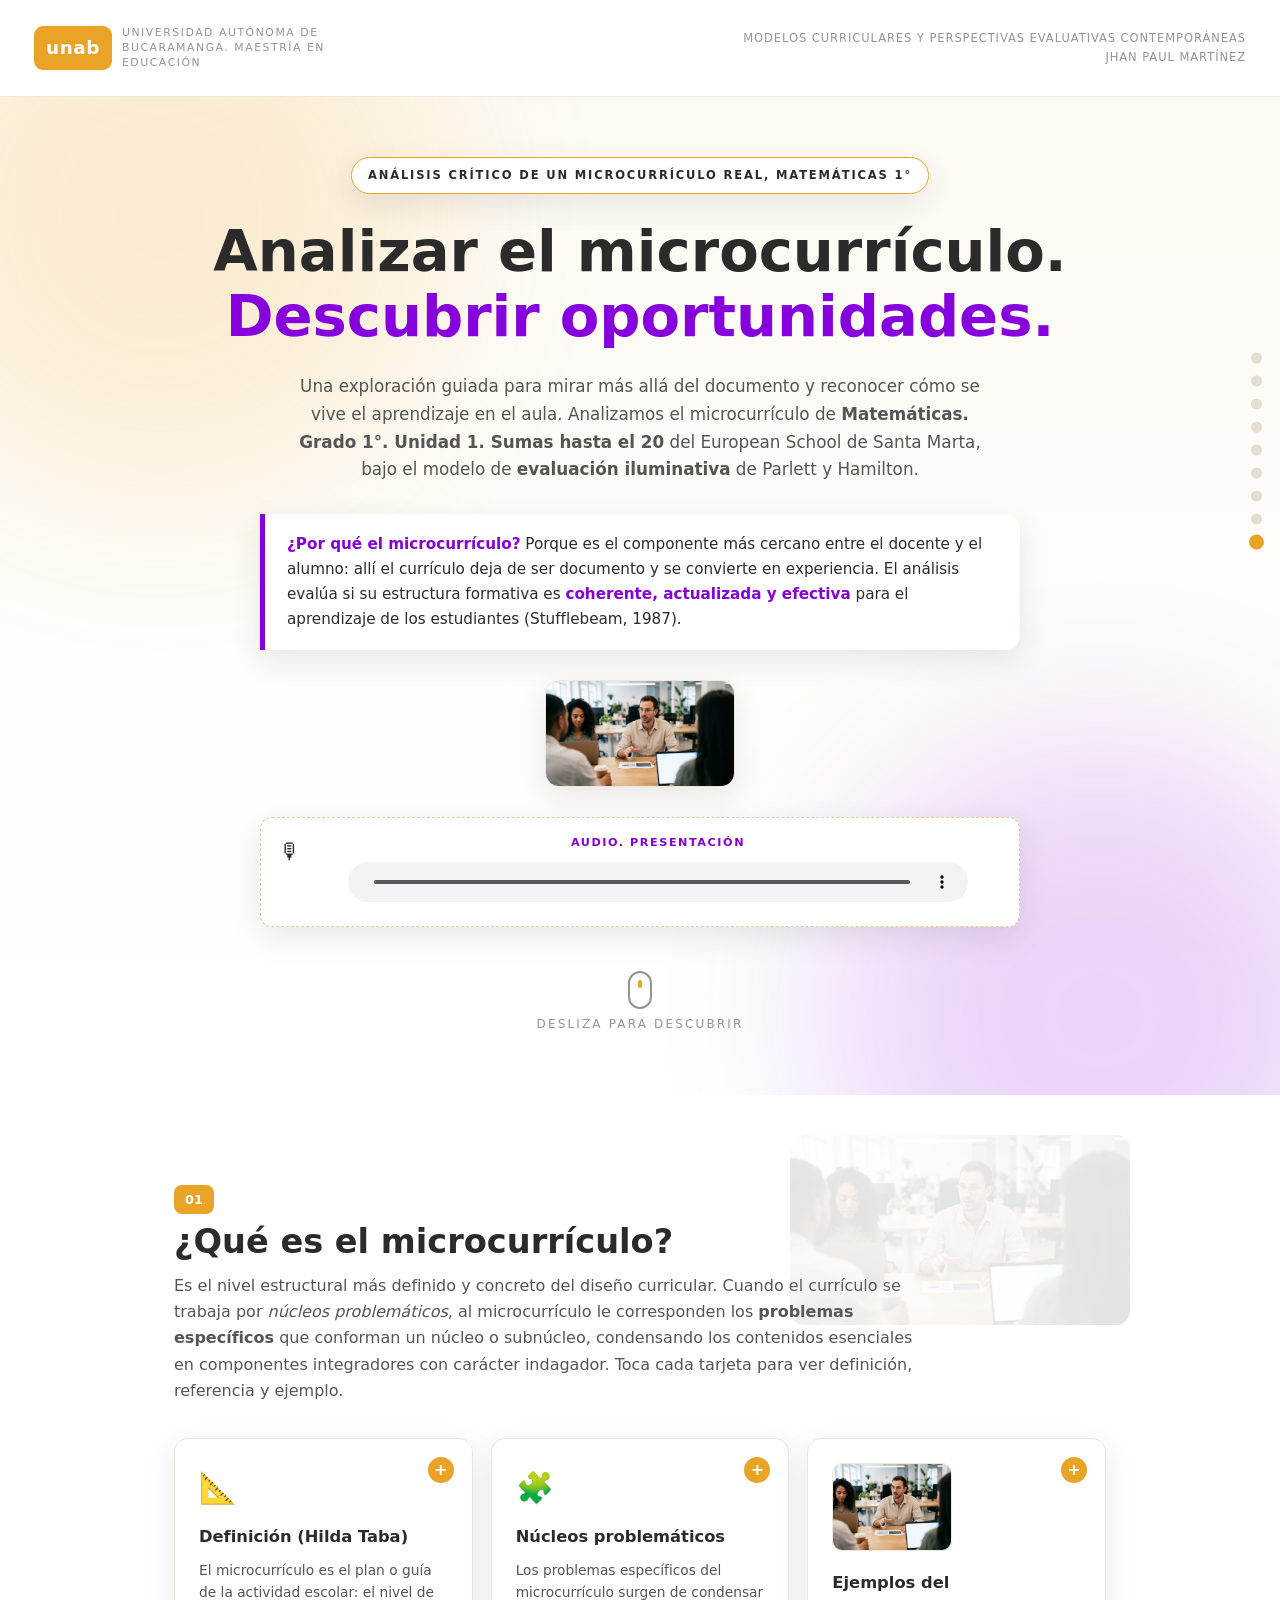
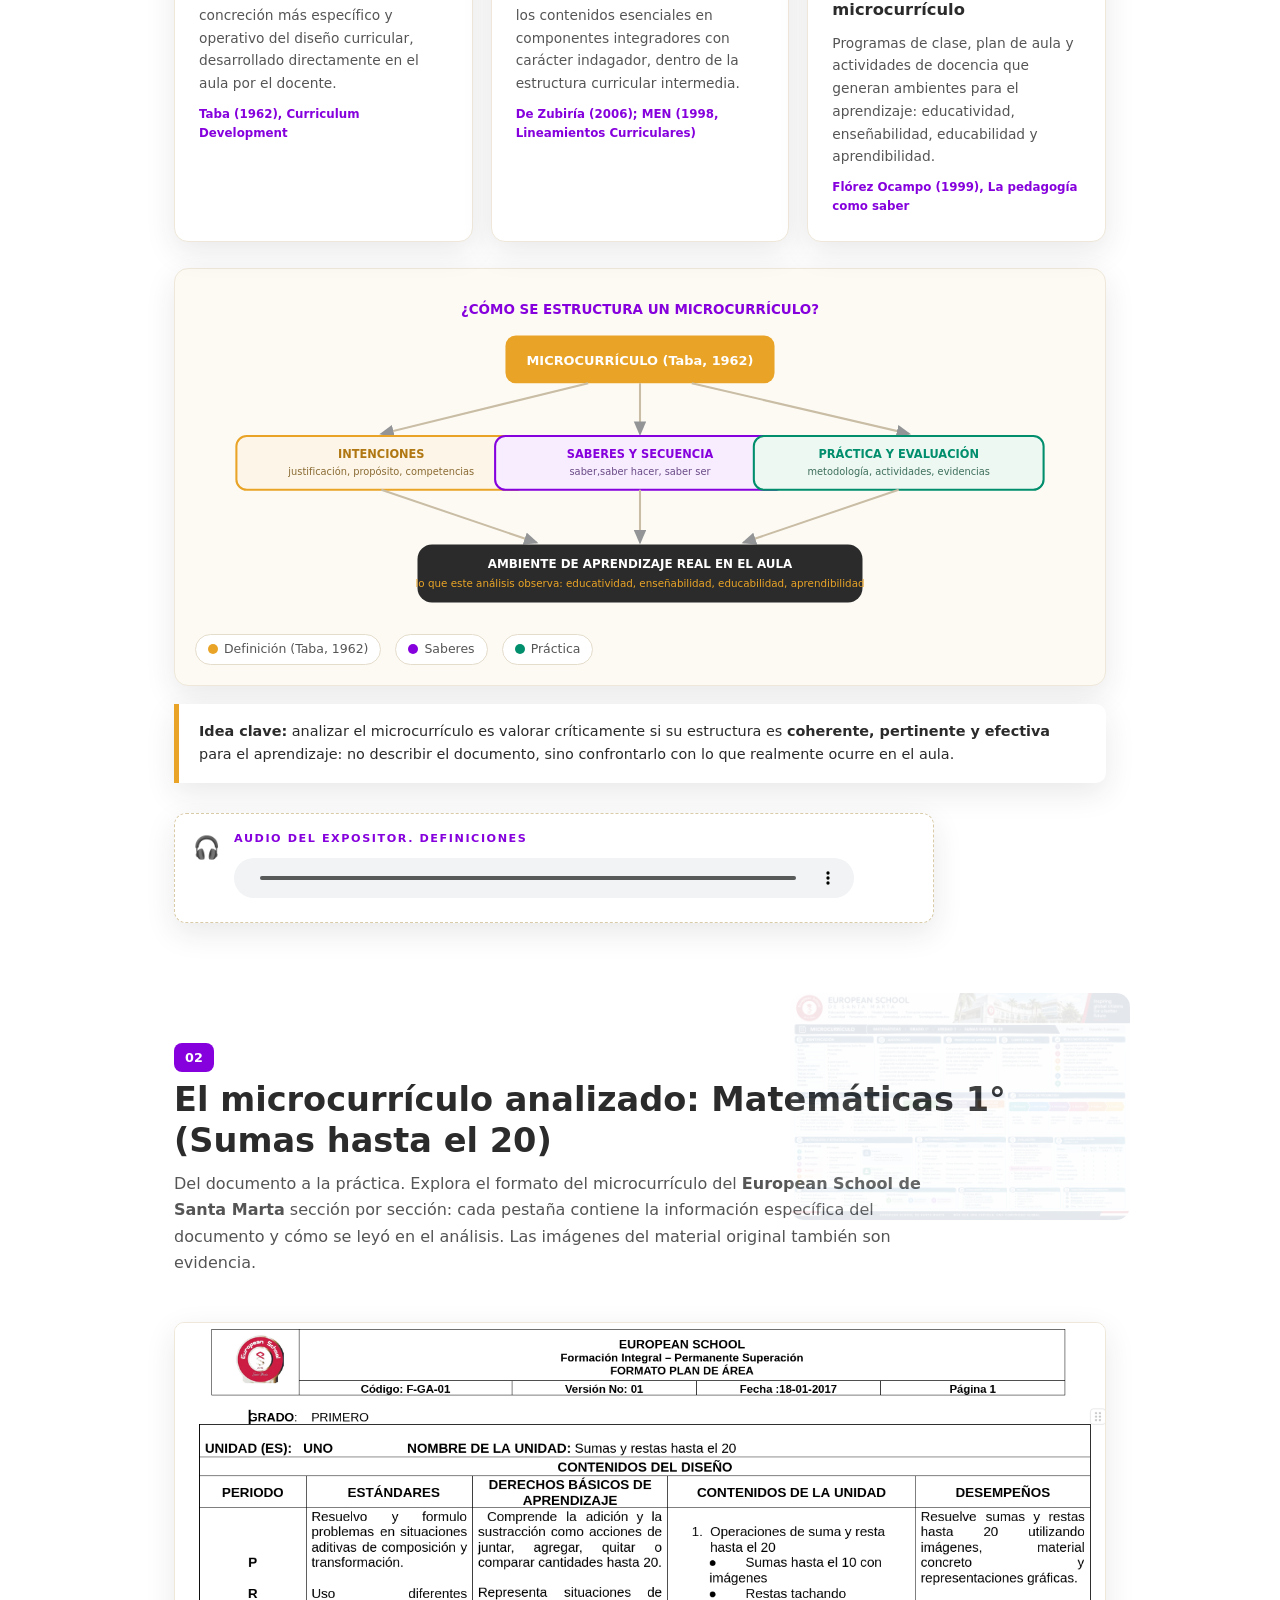
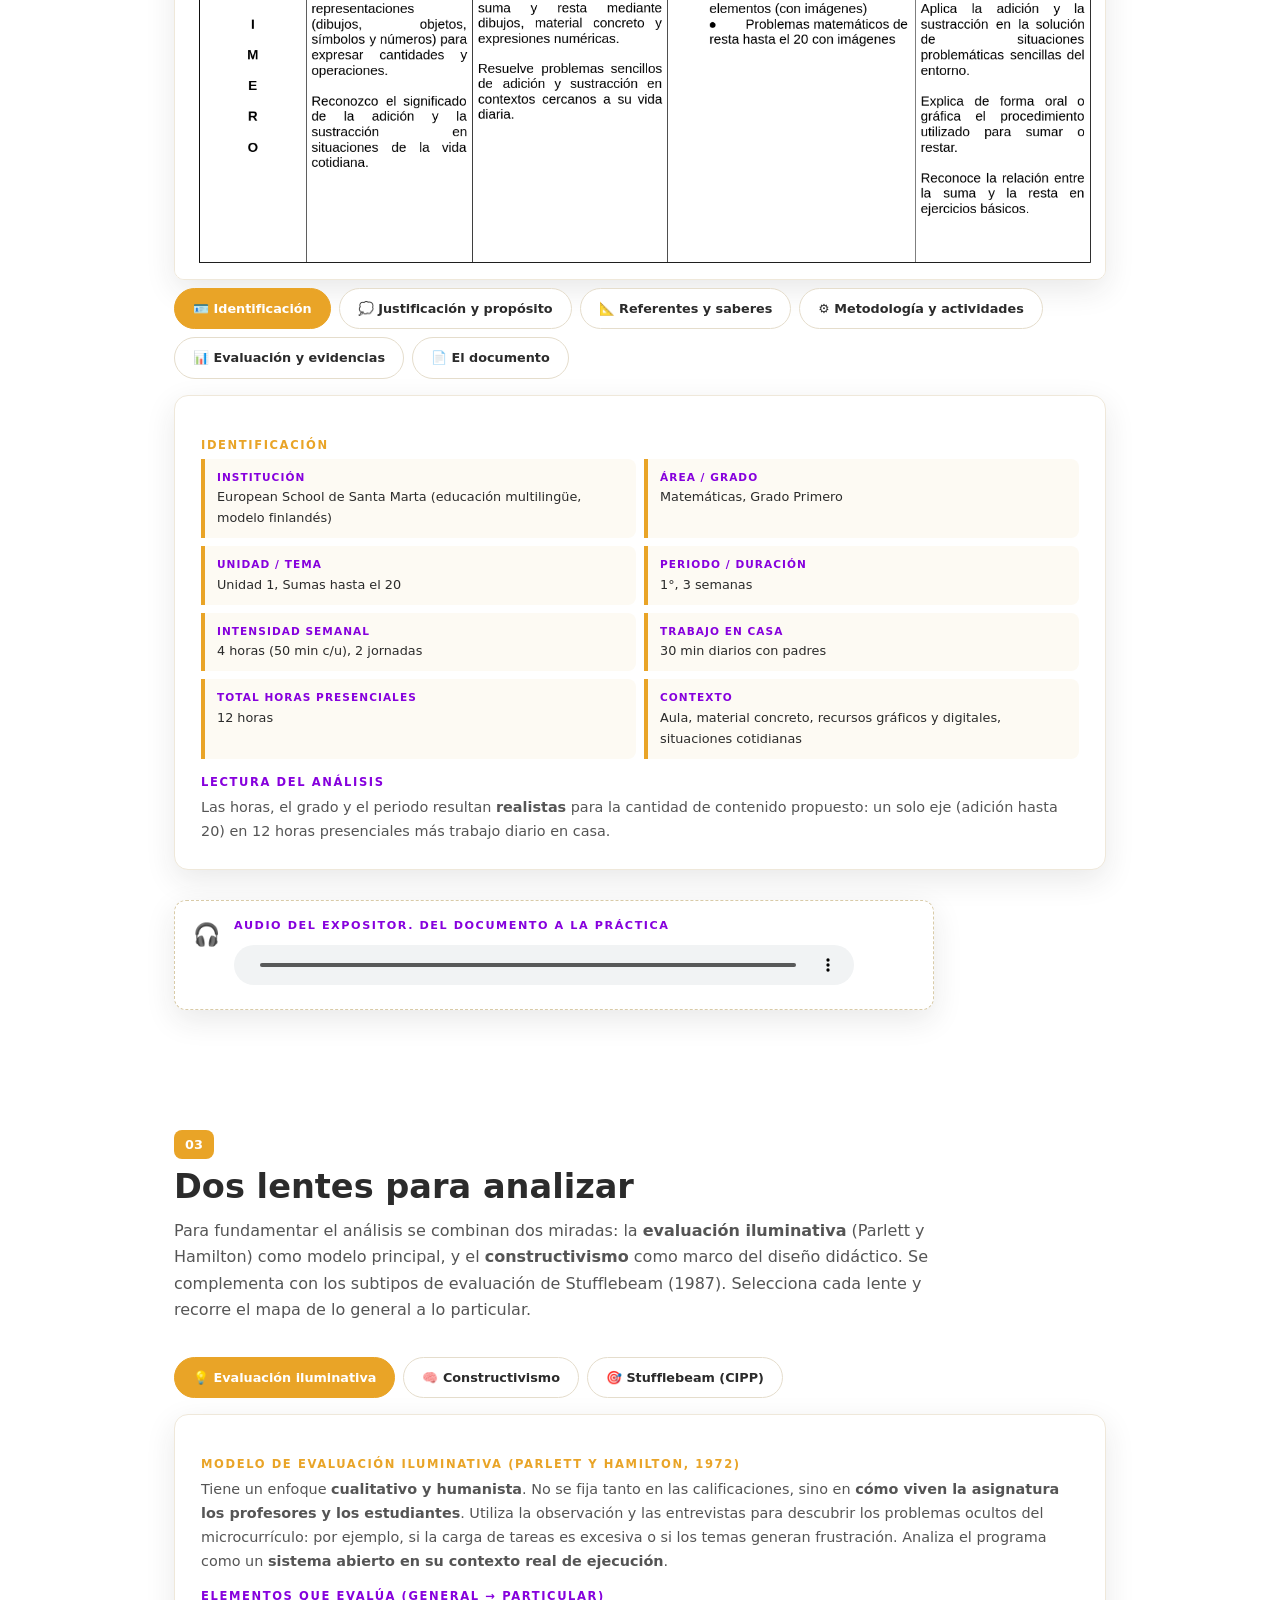
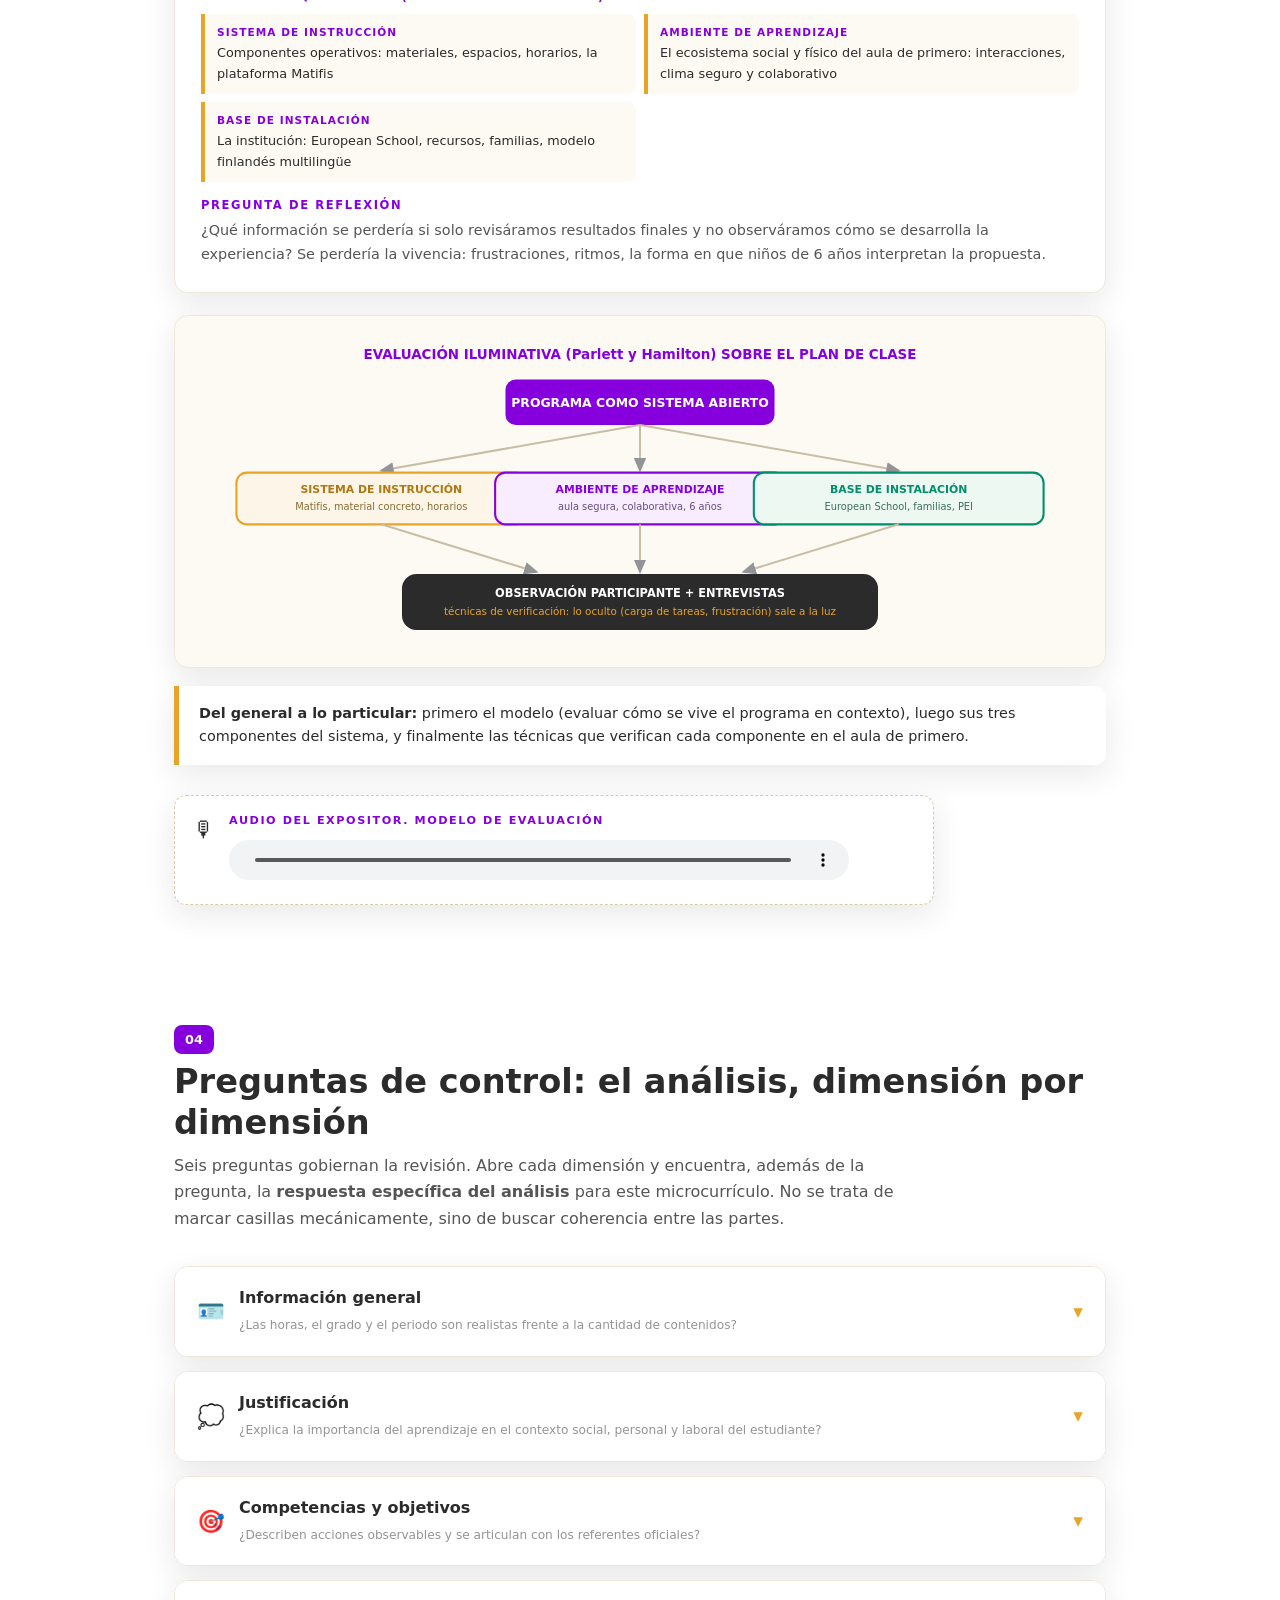
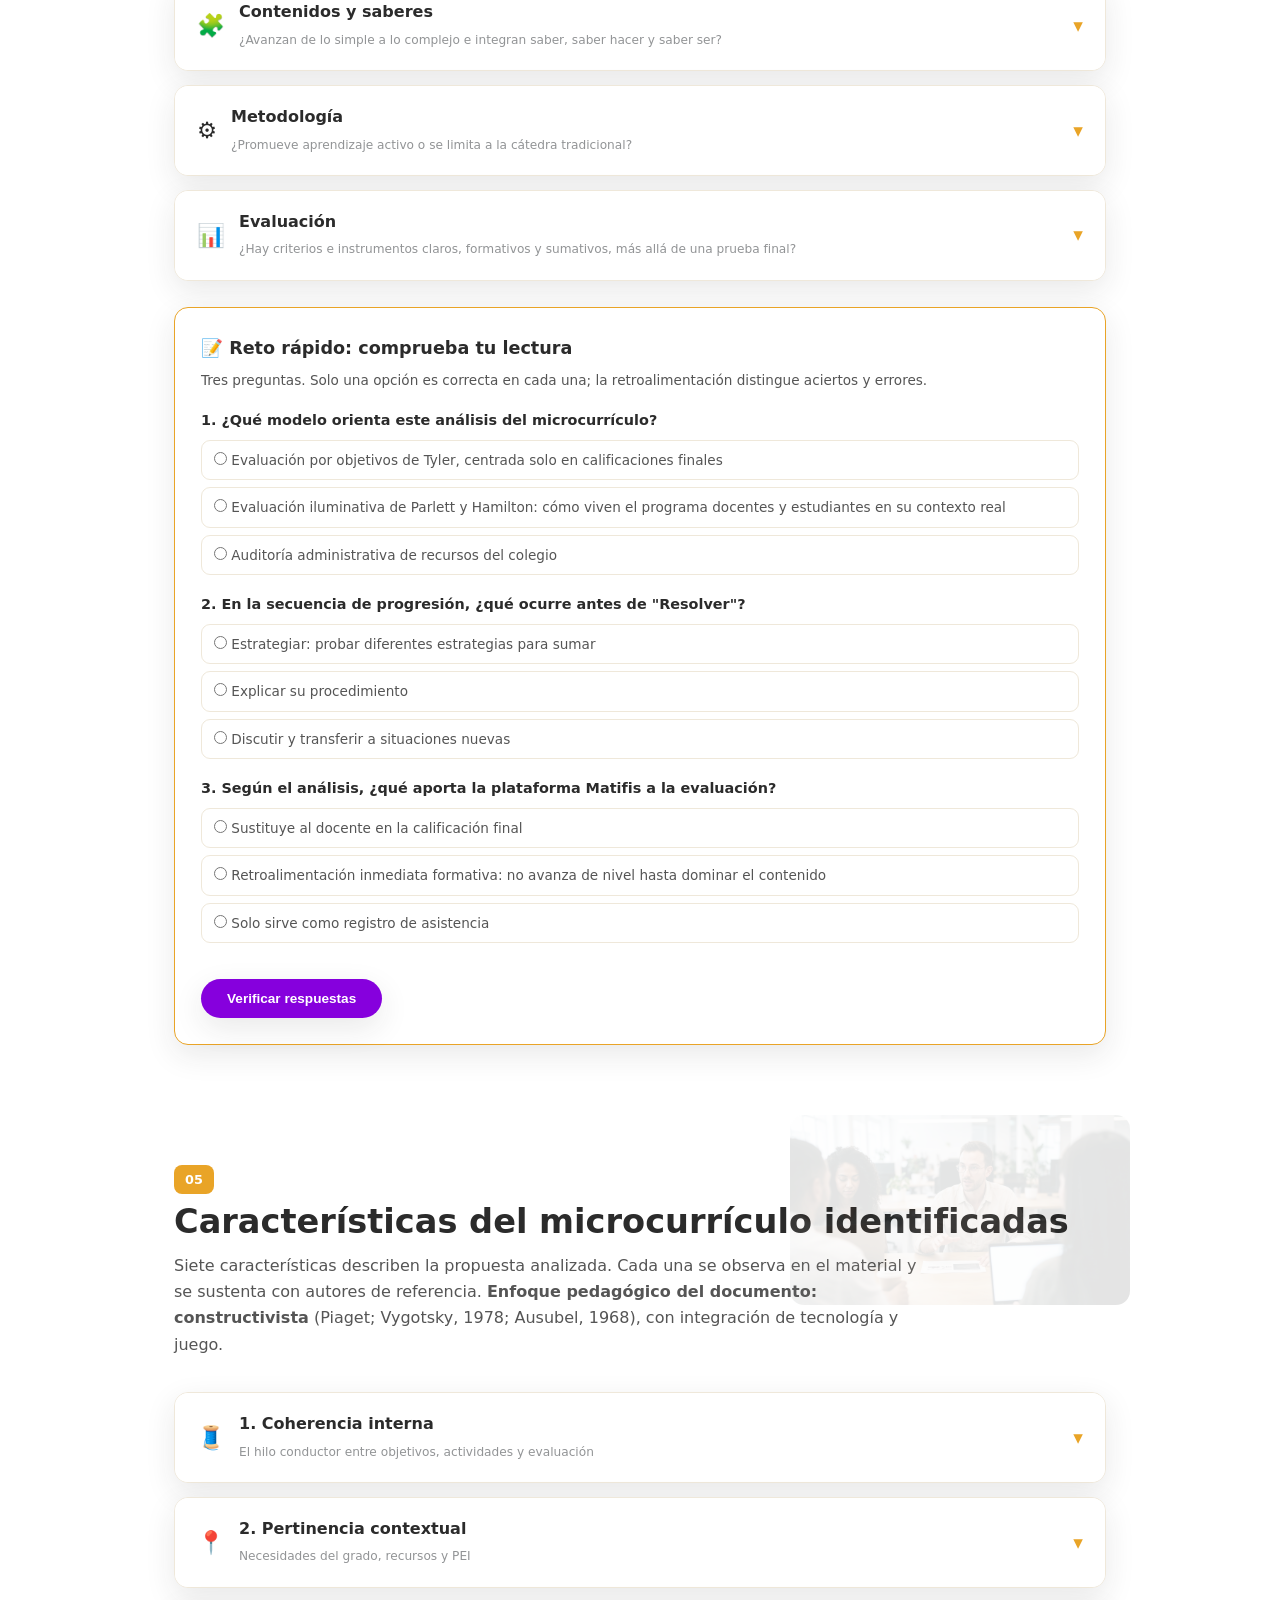
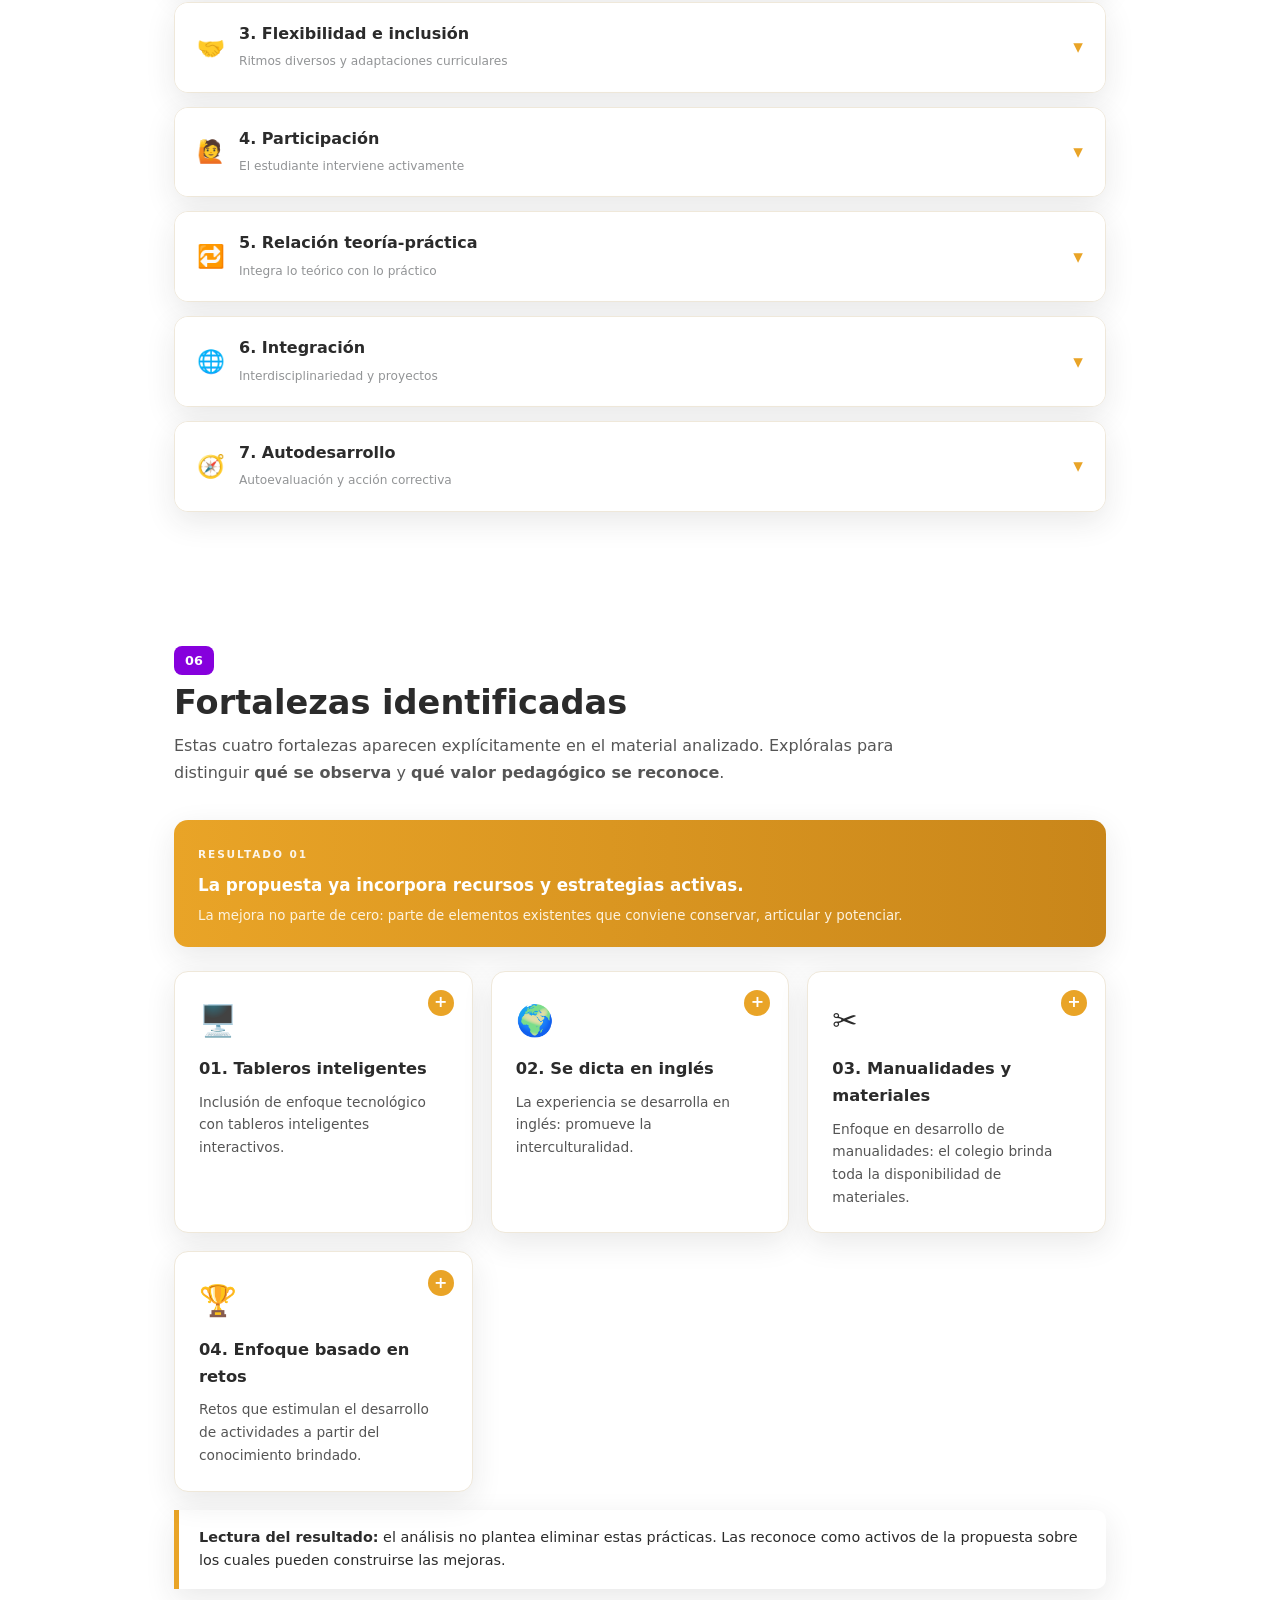
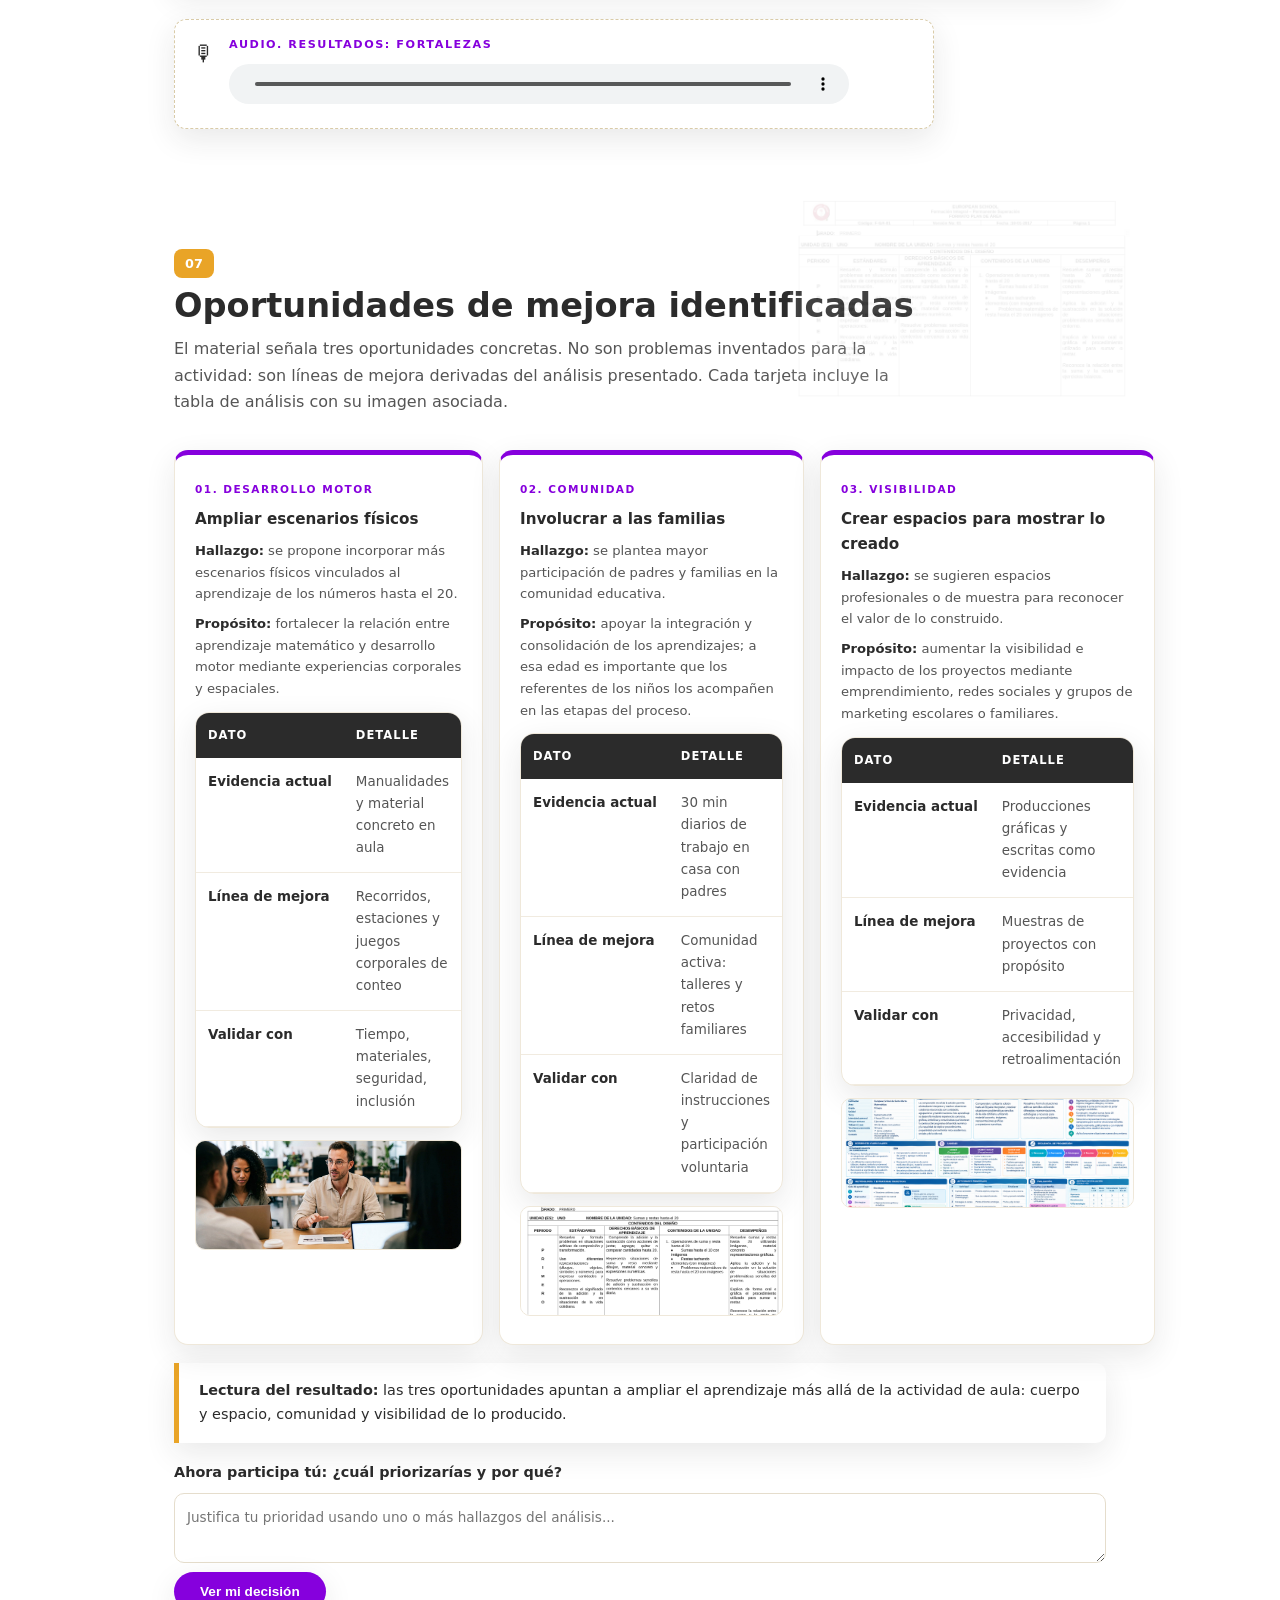
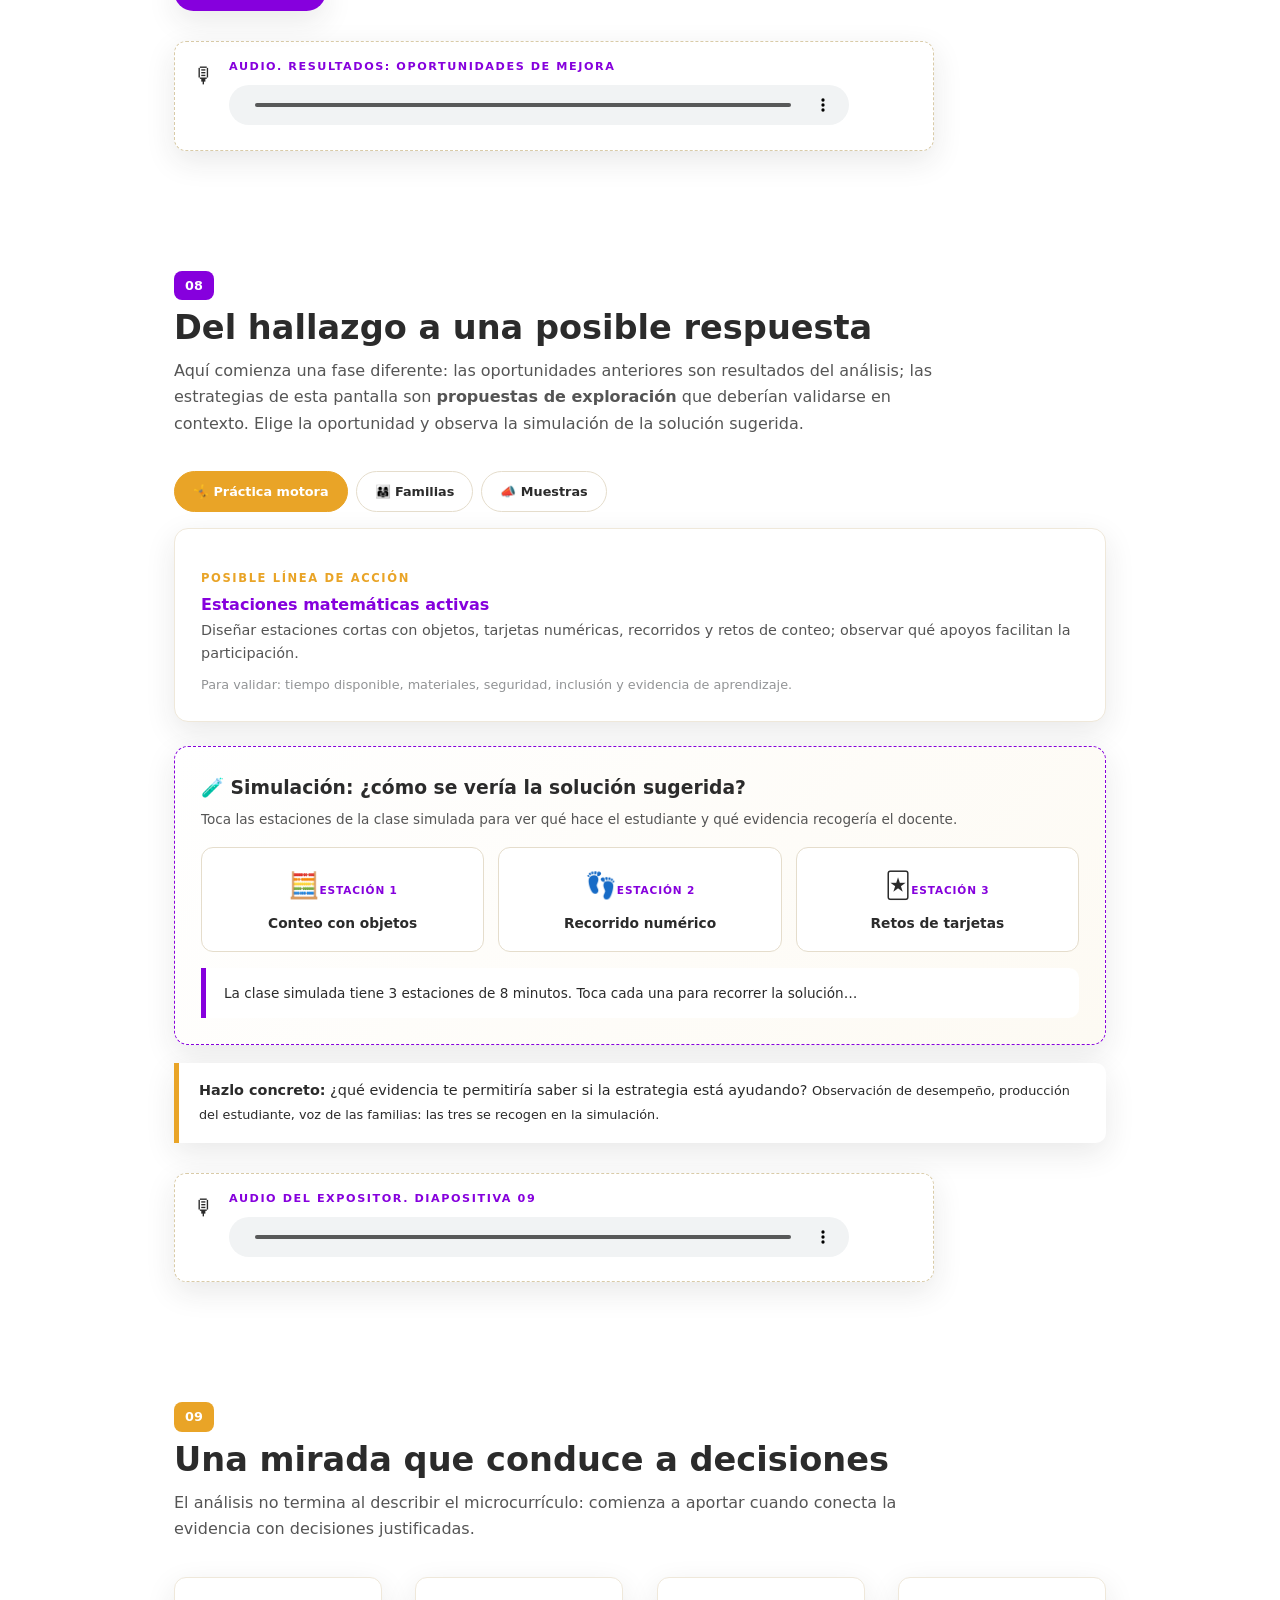
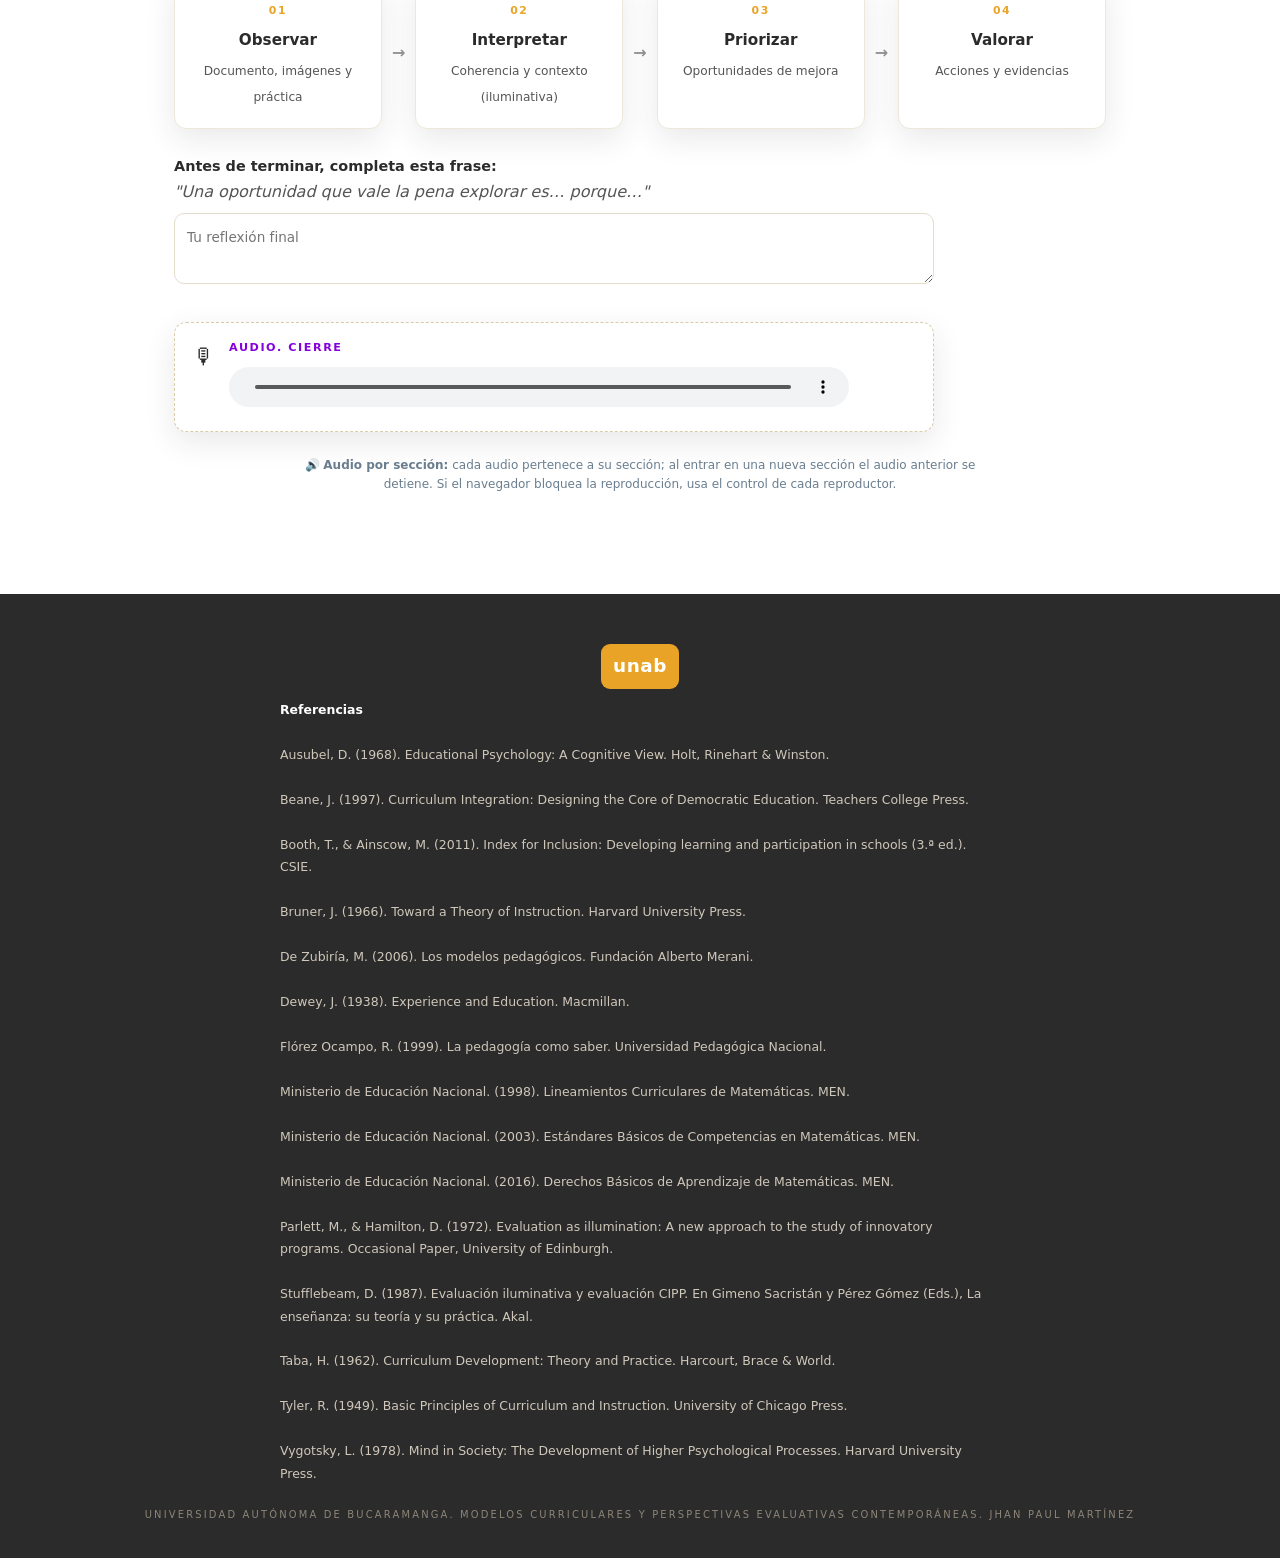
==== commit b444e27f: "Replace intro image with microcurriculo_plan image" ====
--- a/index.html
+++ b/index.html
@@ -303,7 +303,7 @@
   <div class="num rv"><span class="n m">02</span></div>
   <h2 class="rv">El microcurrículo analizado: Matemáticas 1° (Sumas hasta el 20) </h2>
   <p class="lead rv d1">Del documento a la práctica. Explora el formato del microcurrículo del <b>European School de Santa Marta</b> sección por sección: cada pestaña contiene la información específica del documento y cómo se leyó en el análisis. Las imágenes del material original también son evidencia.</p>
-  <img class="bgimg" src="intro.jpg" alt="">
+  <img class="imgdoc" src="microcurriculo_plan.png" alt="Formato plan de área de primero: sumas y restas hasta el 20">
   <div class="rv d2">
     <div class="tabs">
       <div class="tab act" onclick="tab(this,'t-id')">🪪 Identificación</div>
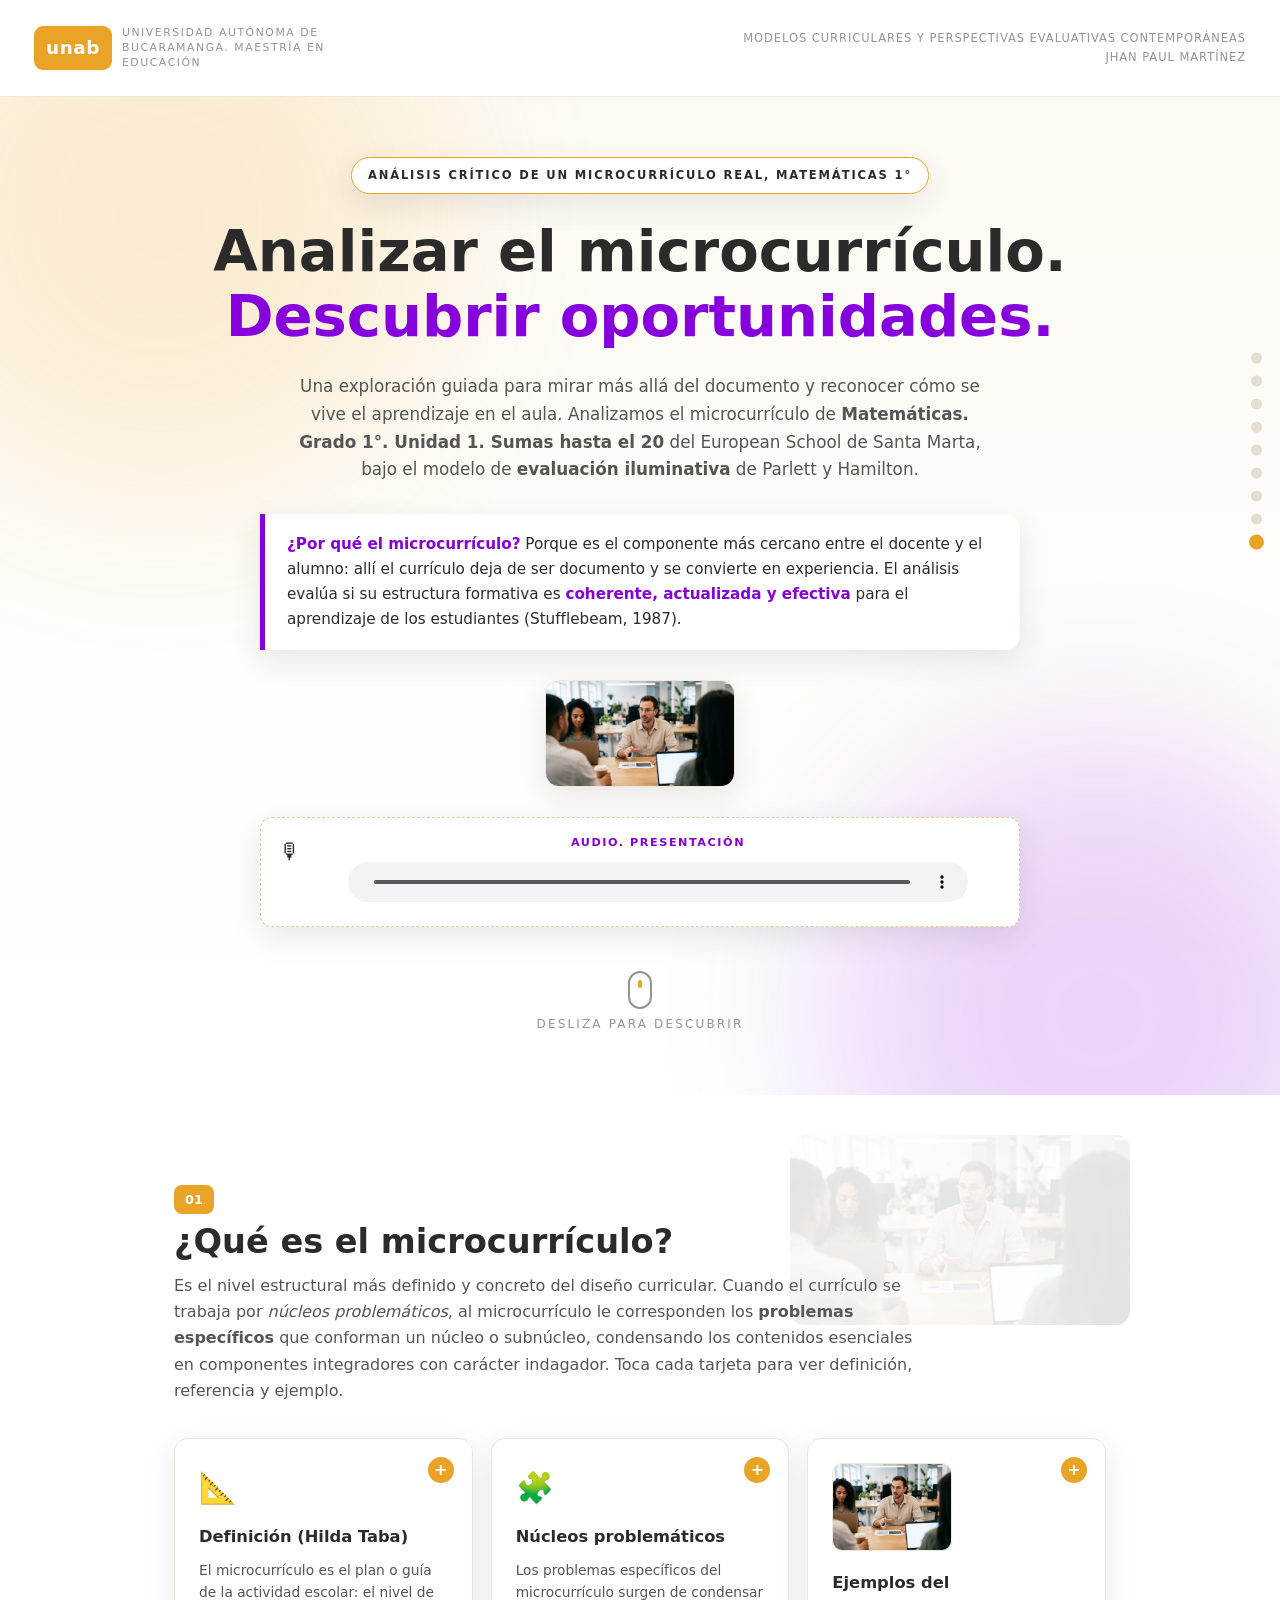
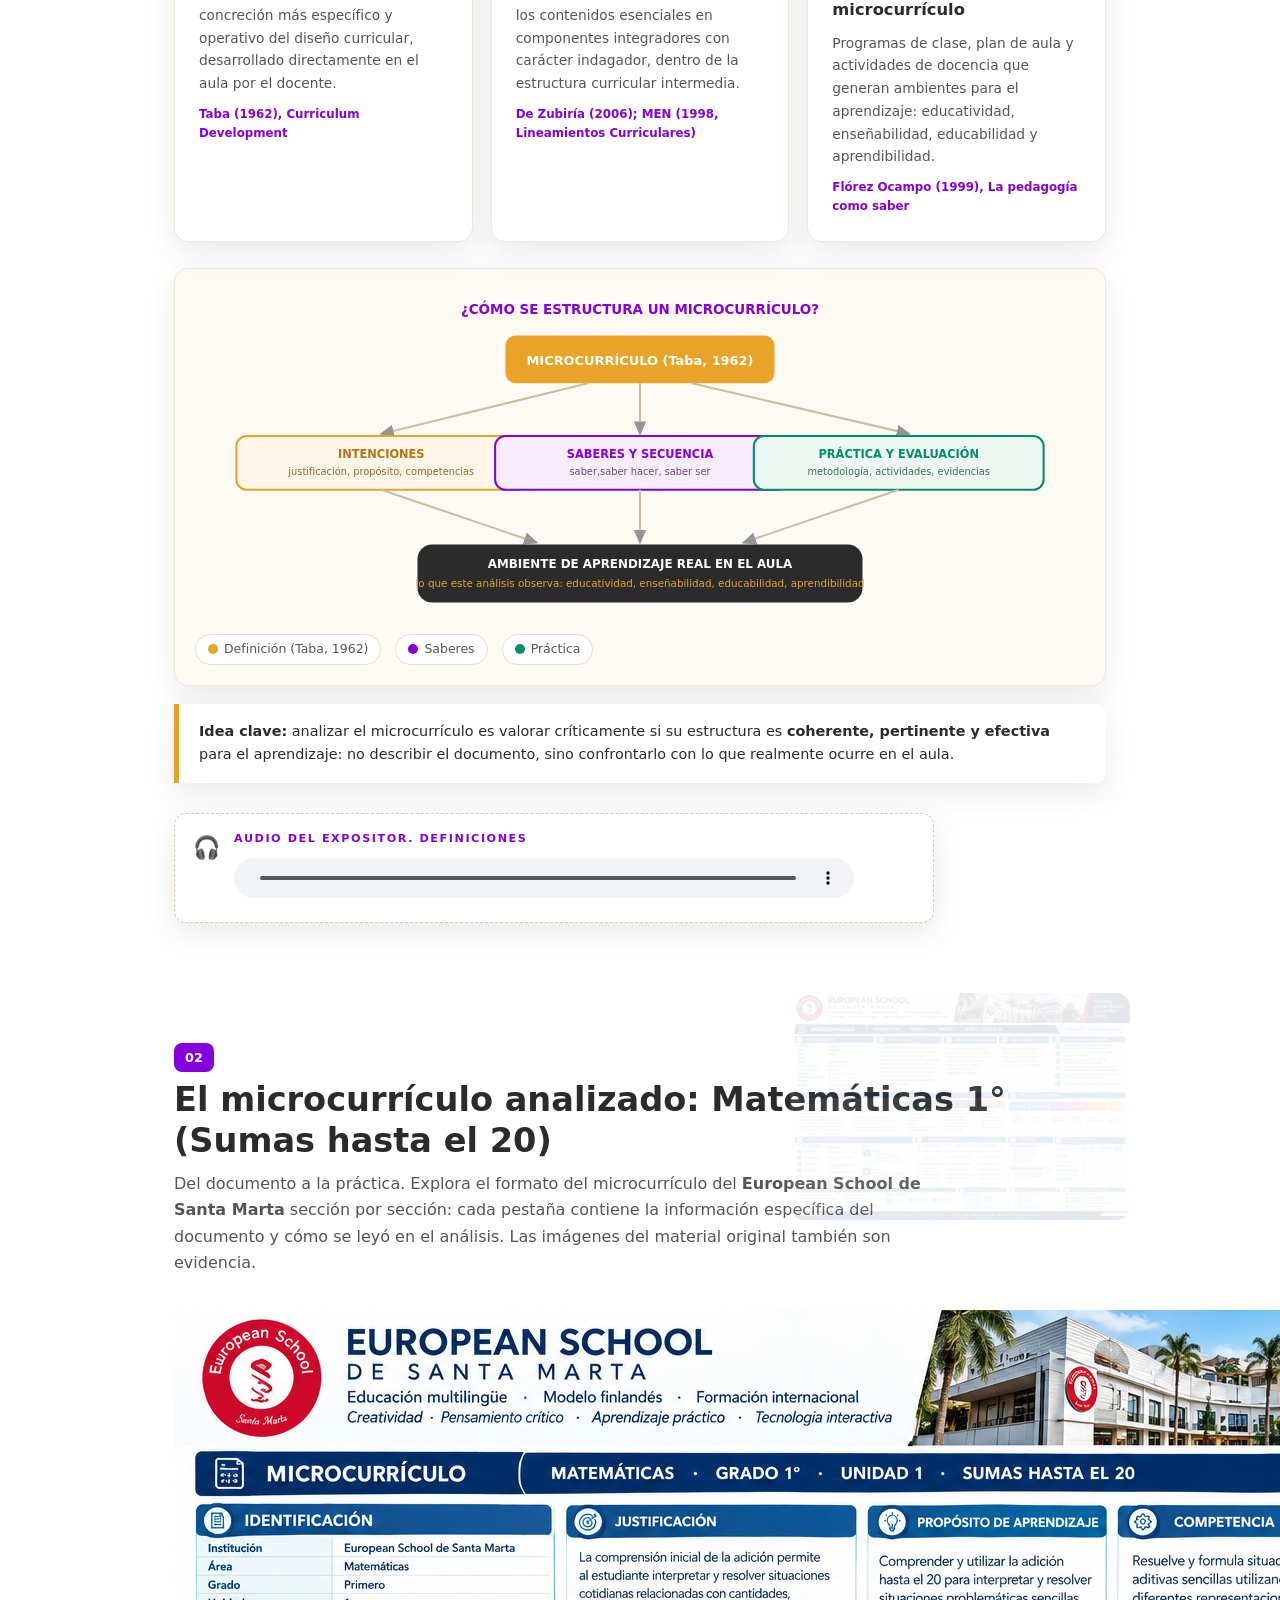
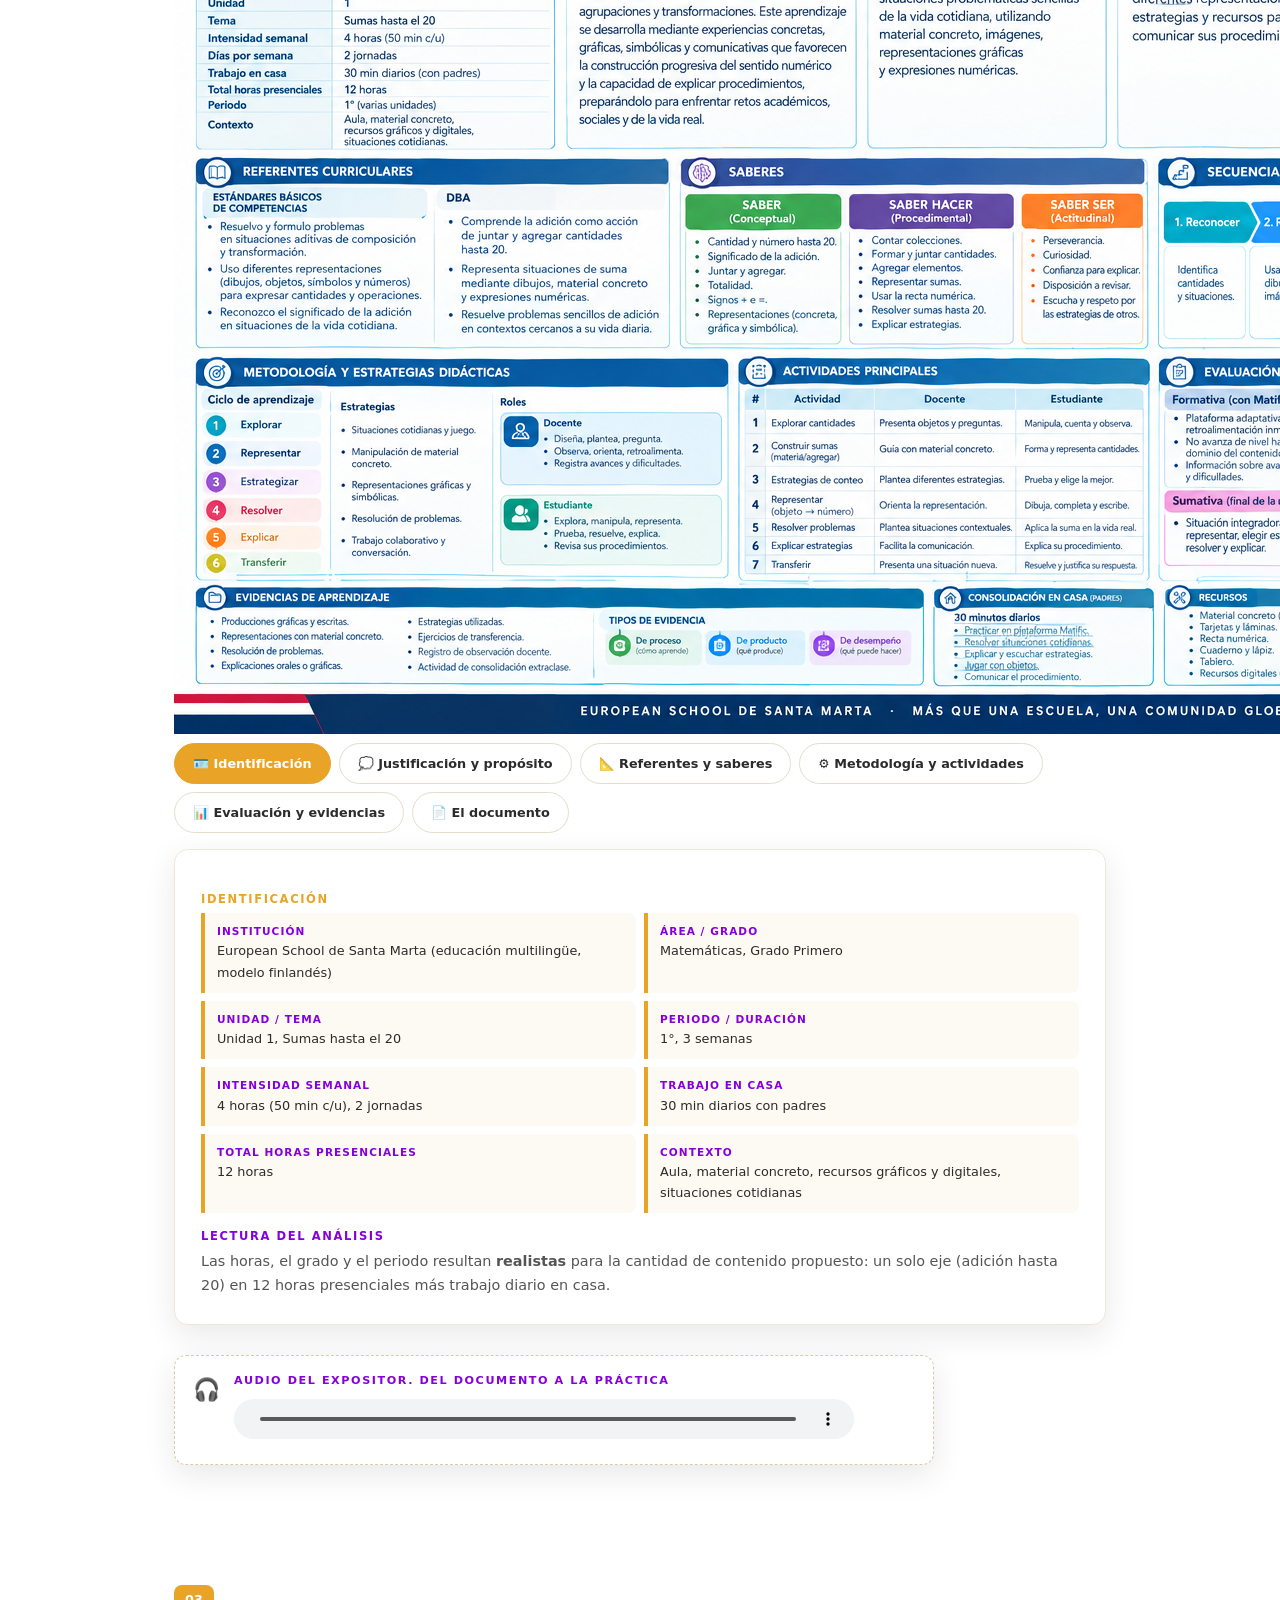
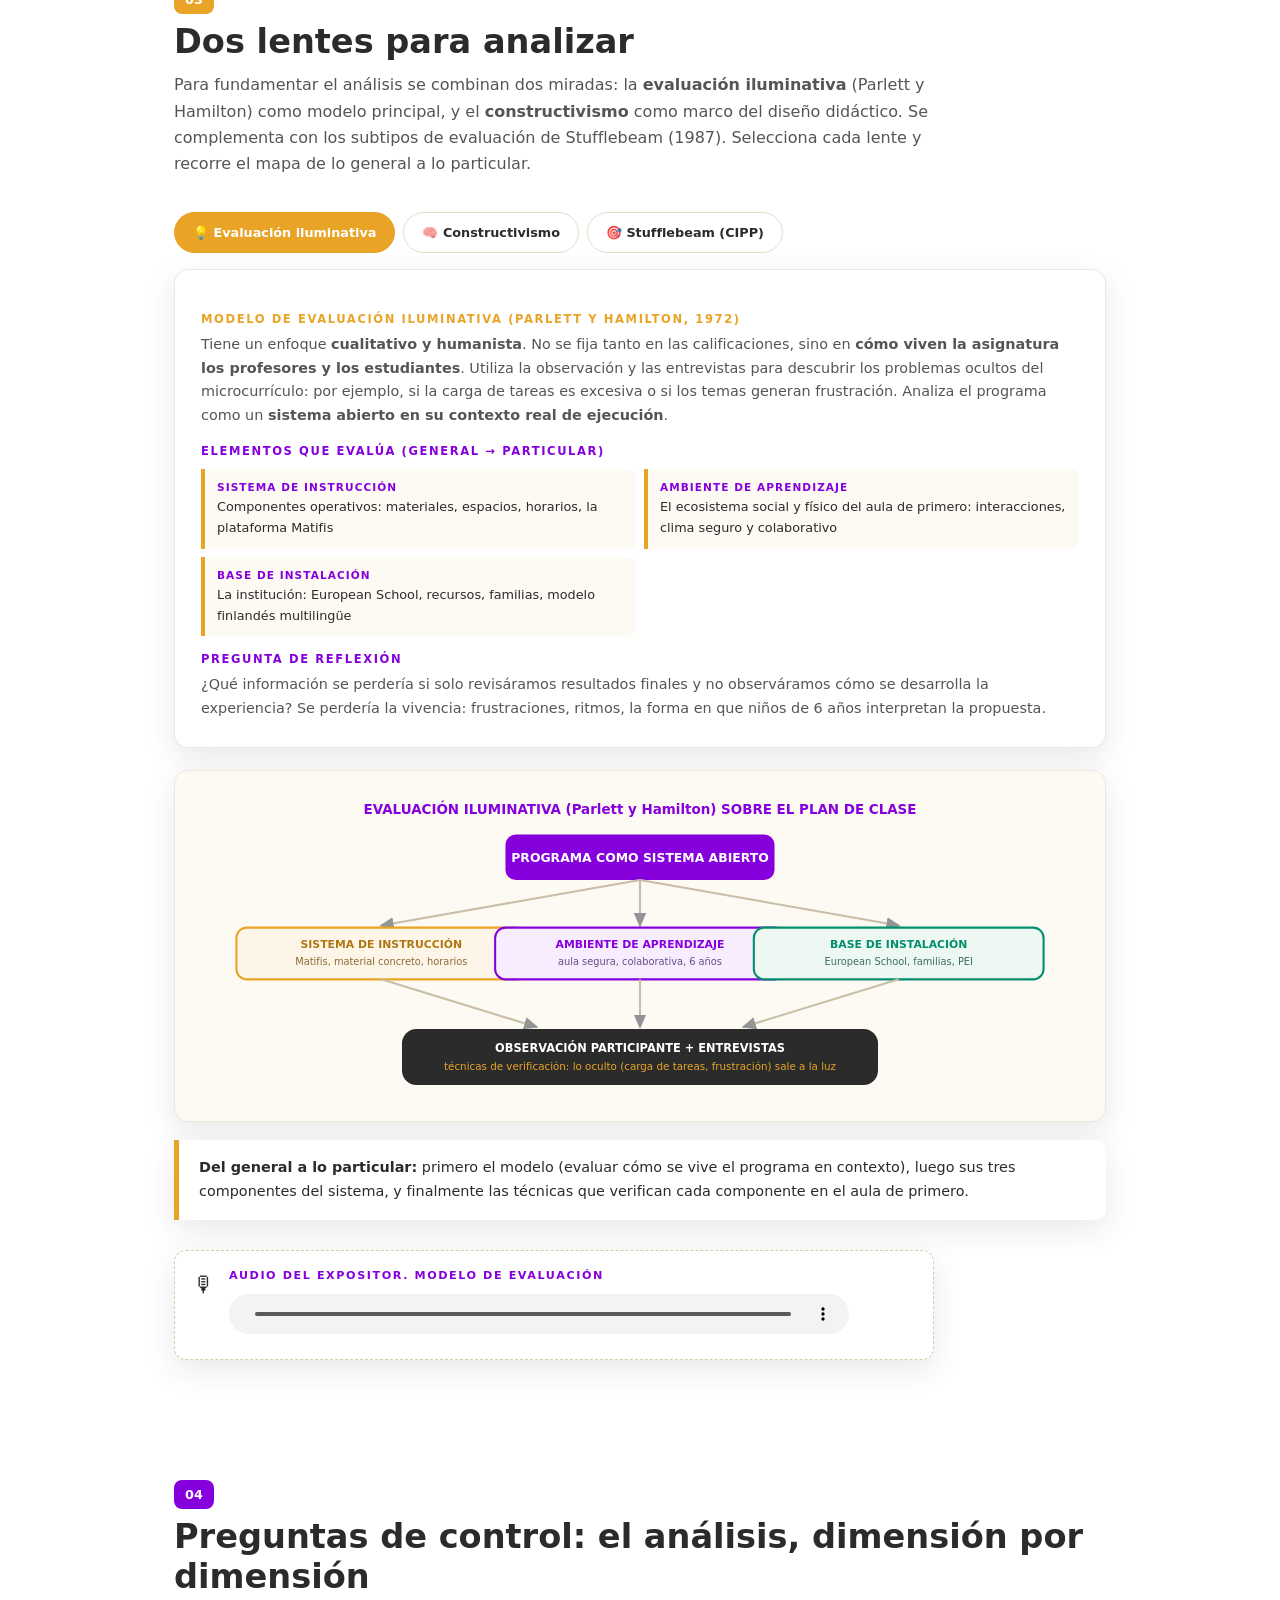
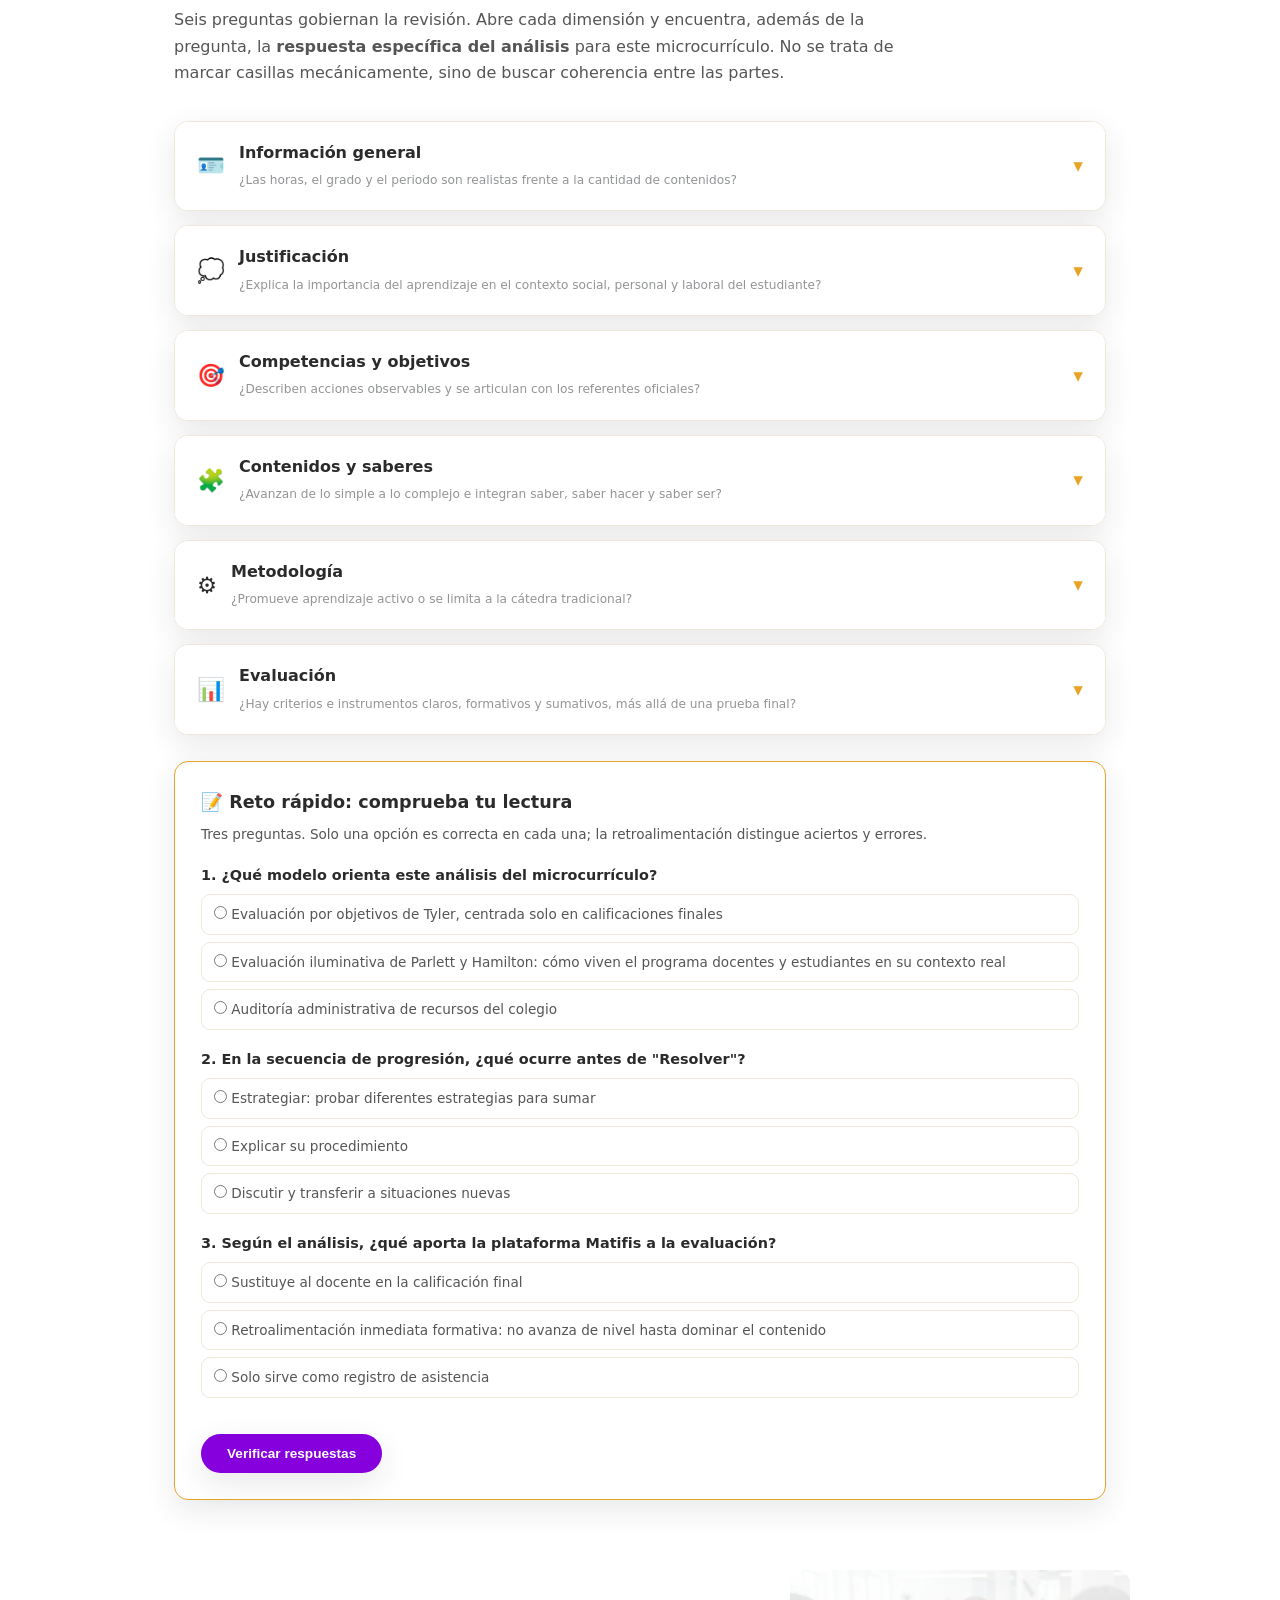
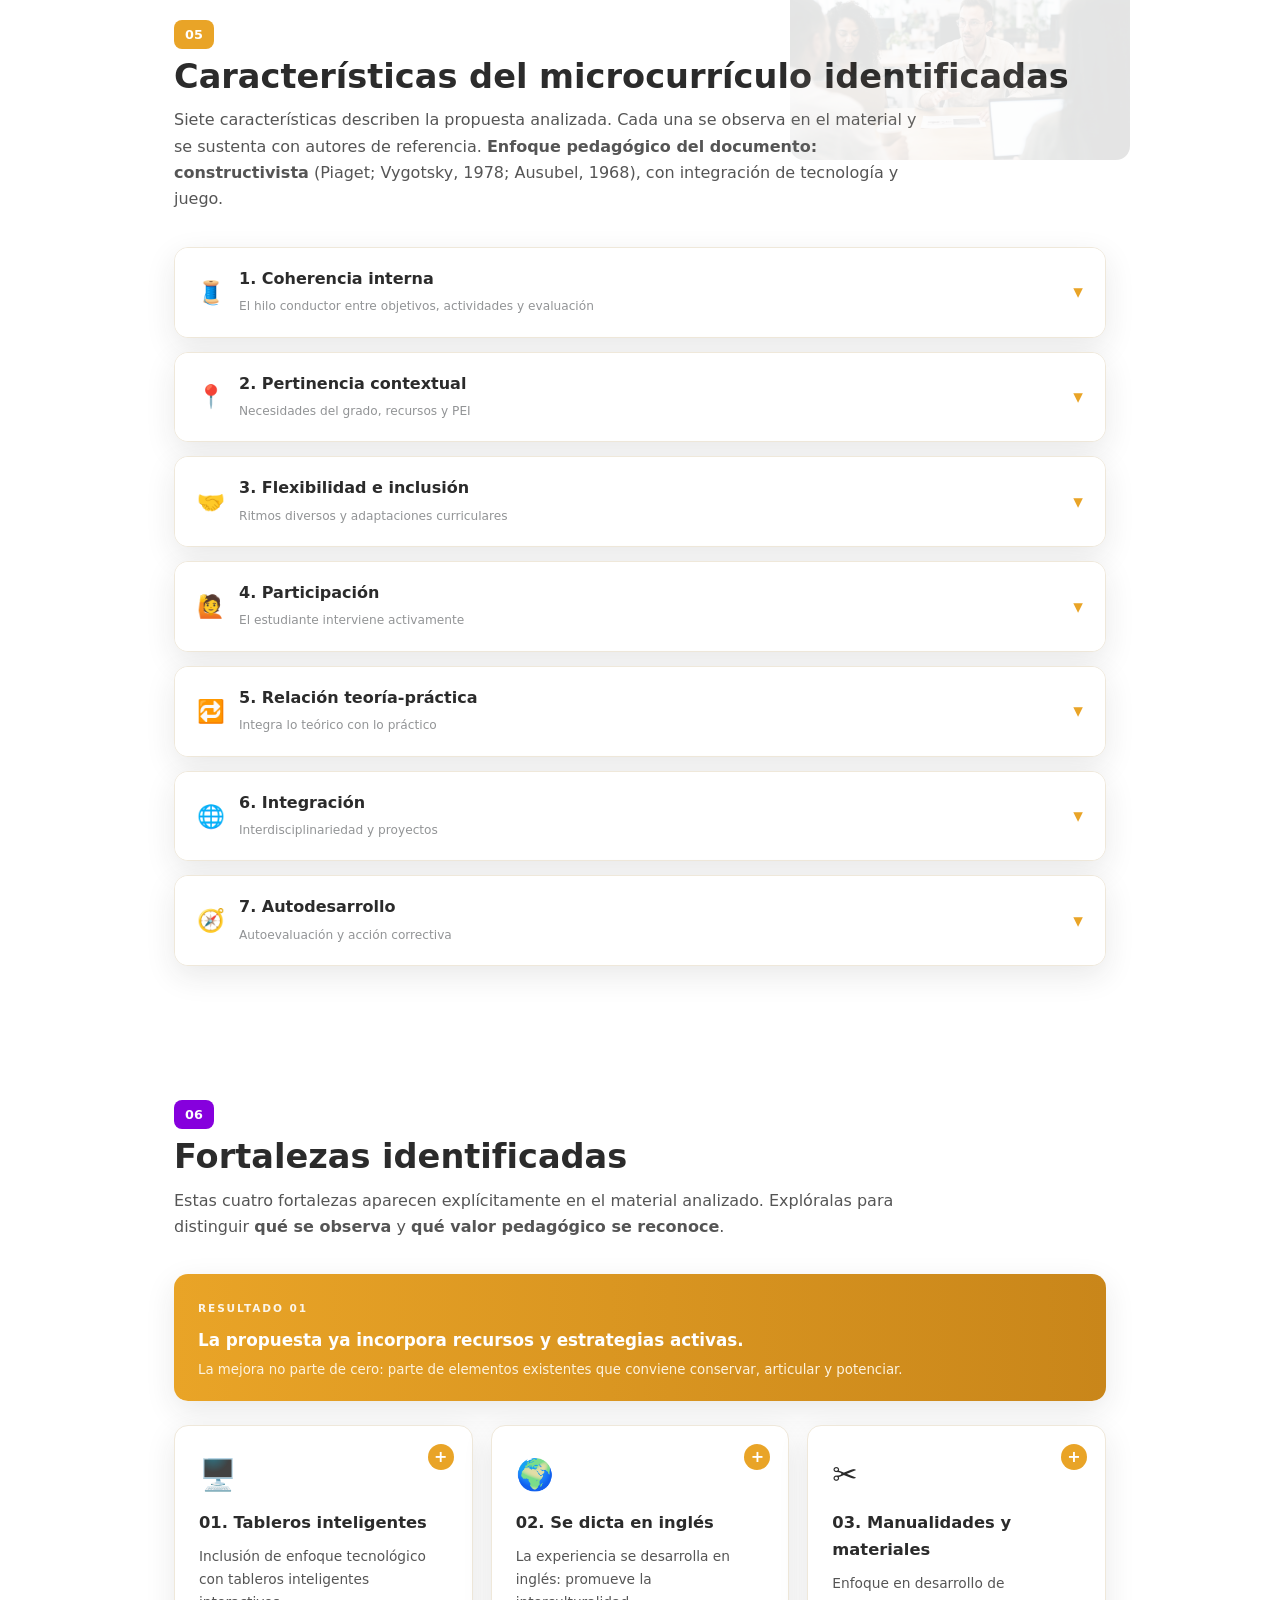
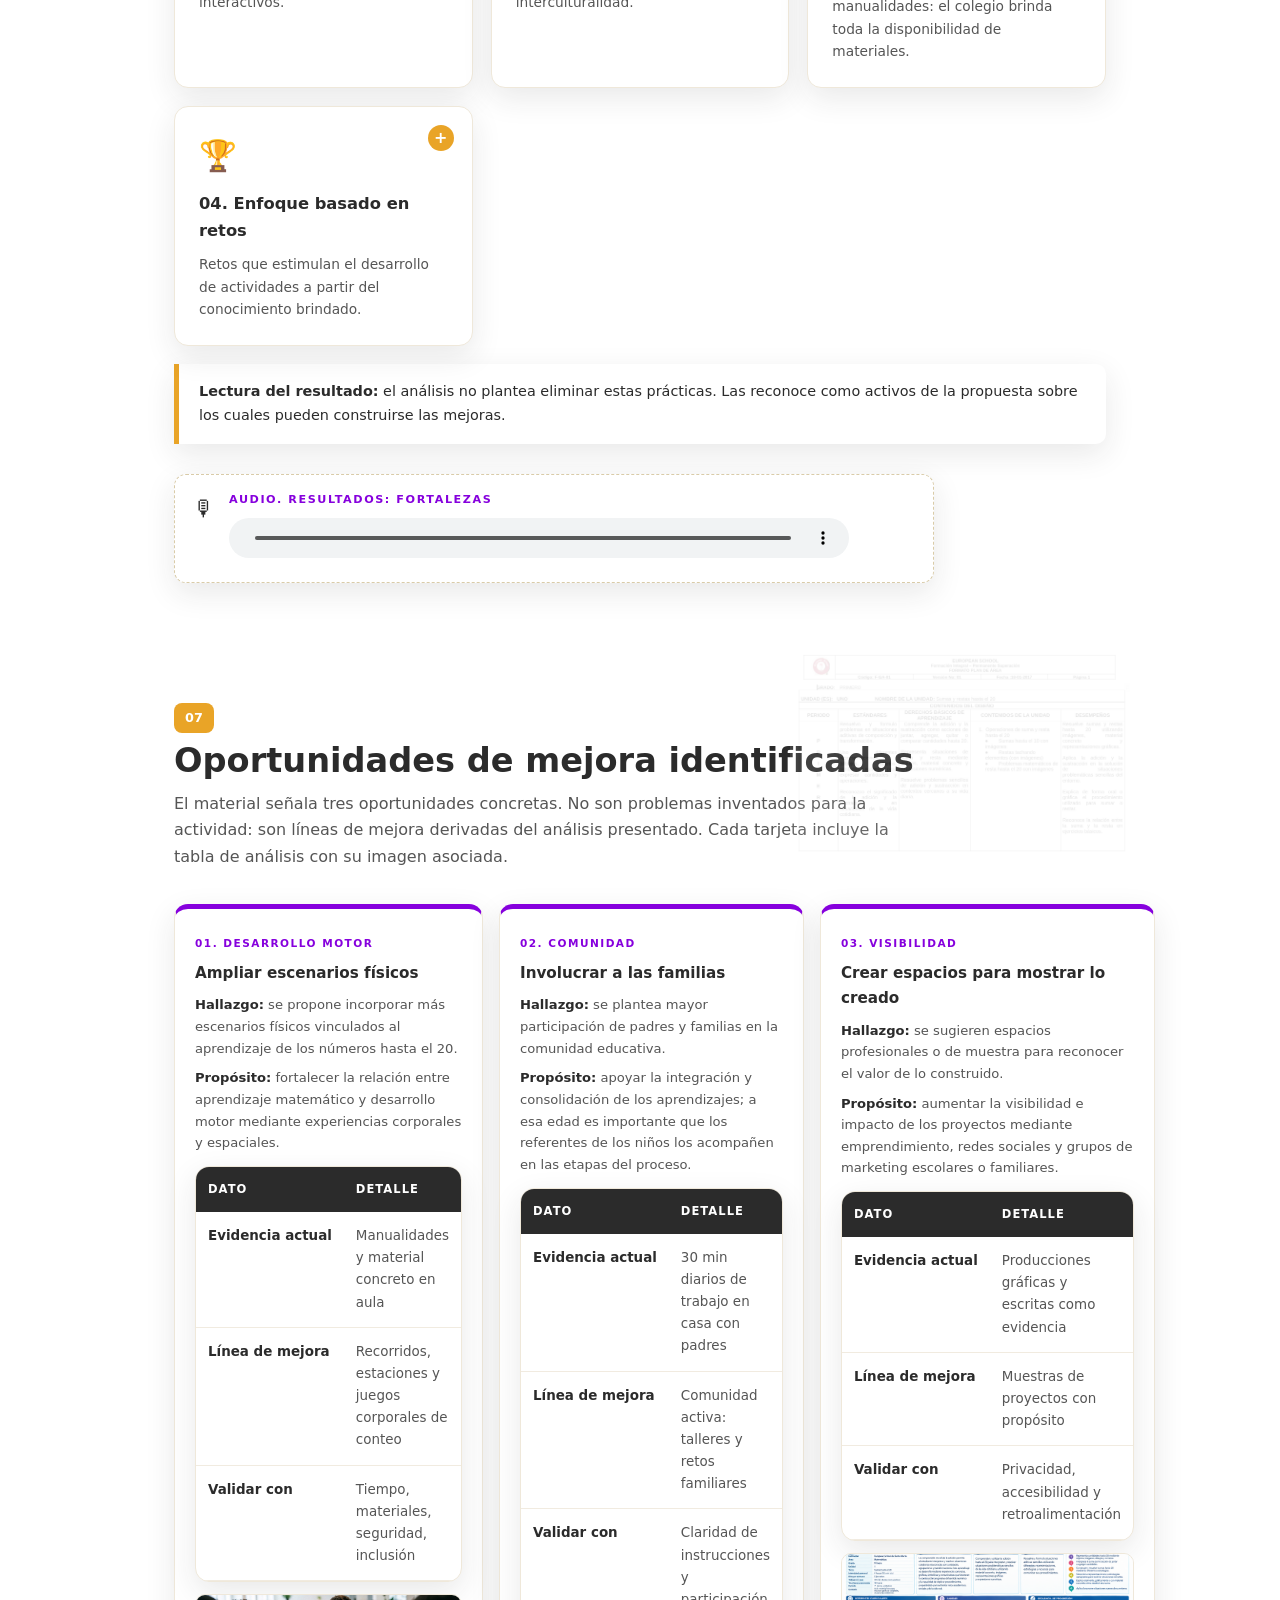
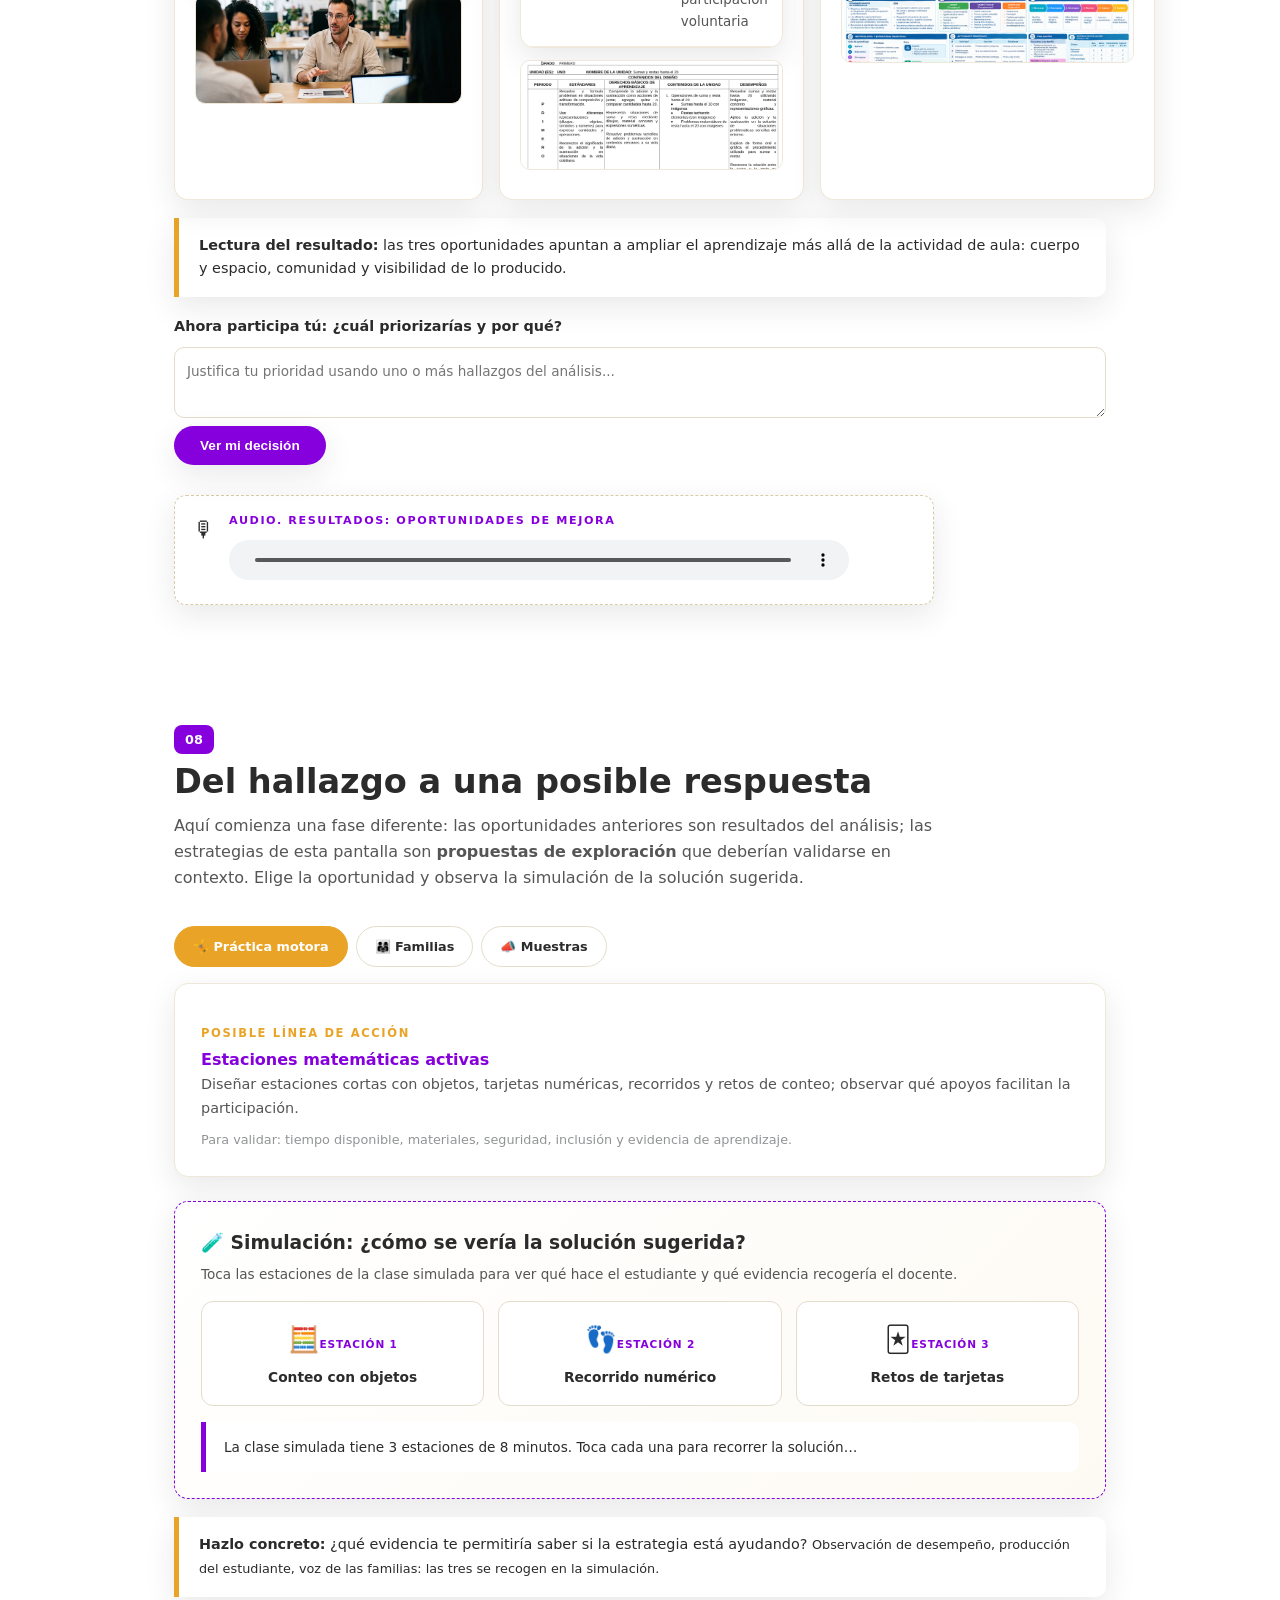
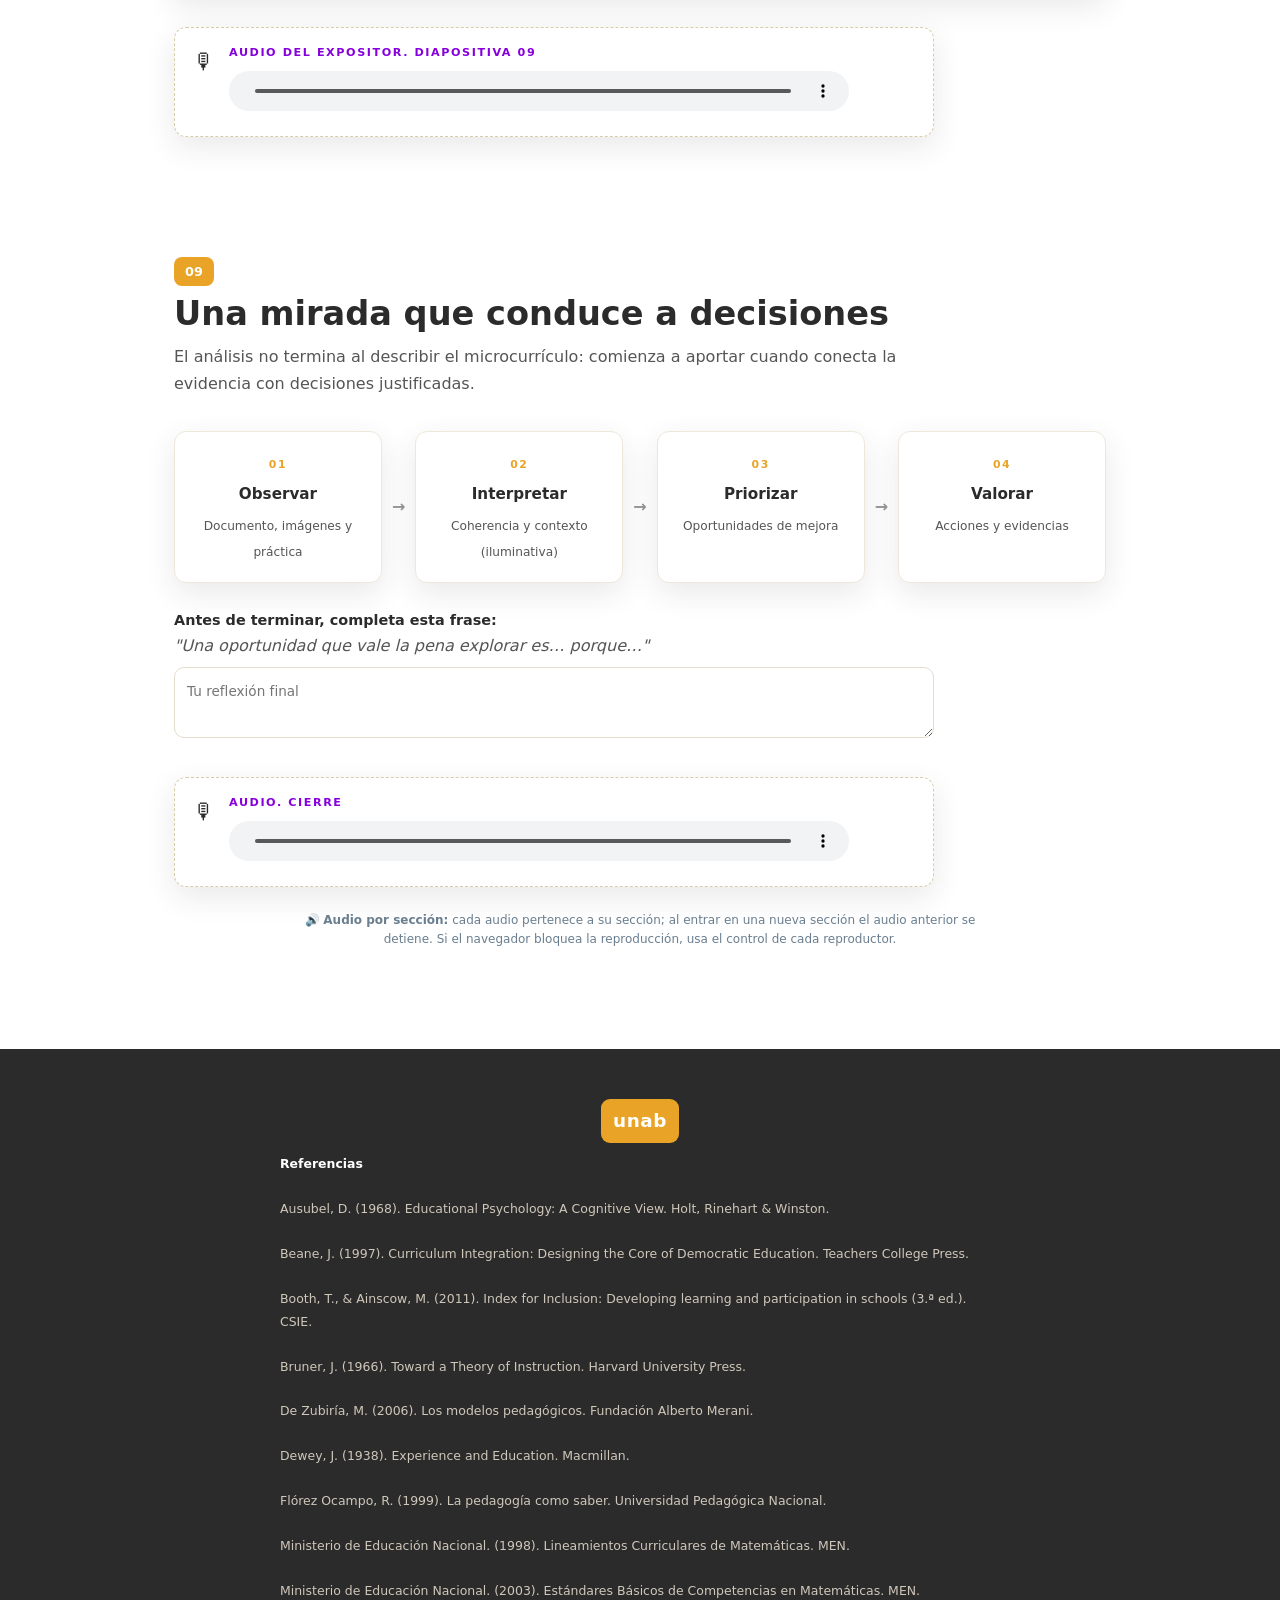
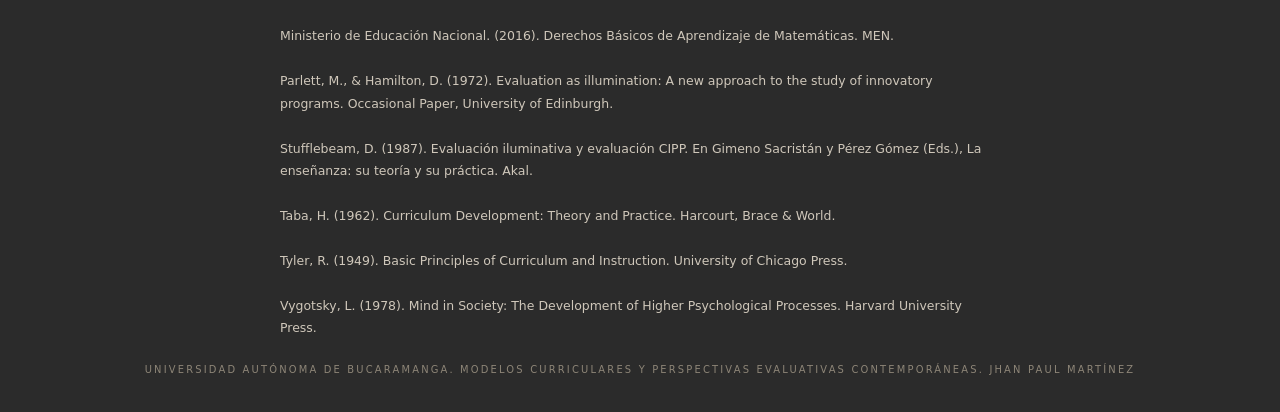
==== commit ed13c876: "Update image source in index.html" ====
--- a/index.html
+++ b/index.html
@@ -303,7 +303,7 @@
   <div class="num rv"><span class="n m">02</span></div>
   <h2 class="rv">El microcurrículo analizado: Matemáticas 1° (Sumas hasta el 20) </h2>
   <p class="lead rv d1">Del documento a la práctica. Explora el formato del microcurrículo del <b>European School de Santa Marta</b> sección por sección: cada pestaña contiene la información específica del documento y cómo se leyó en el análisis. Las imágenes del material original también son evidencia.</p>
-  <img class="imgdoc" src="microcurriculo_plan.png" alt="Formato plan de área de primero: sumas y restas hasta el 20">
+  <img  src="microcurriculo_panel.png" alt="Formato plan de área de primero: sumas y restas hasta el 20">
   <div class="rv d2">
     <div class="tabs">
       <div class="tab act" onclick="tab(this,'t-id')">🪪 Identificación</div>
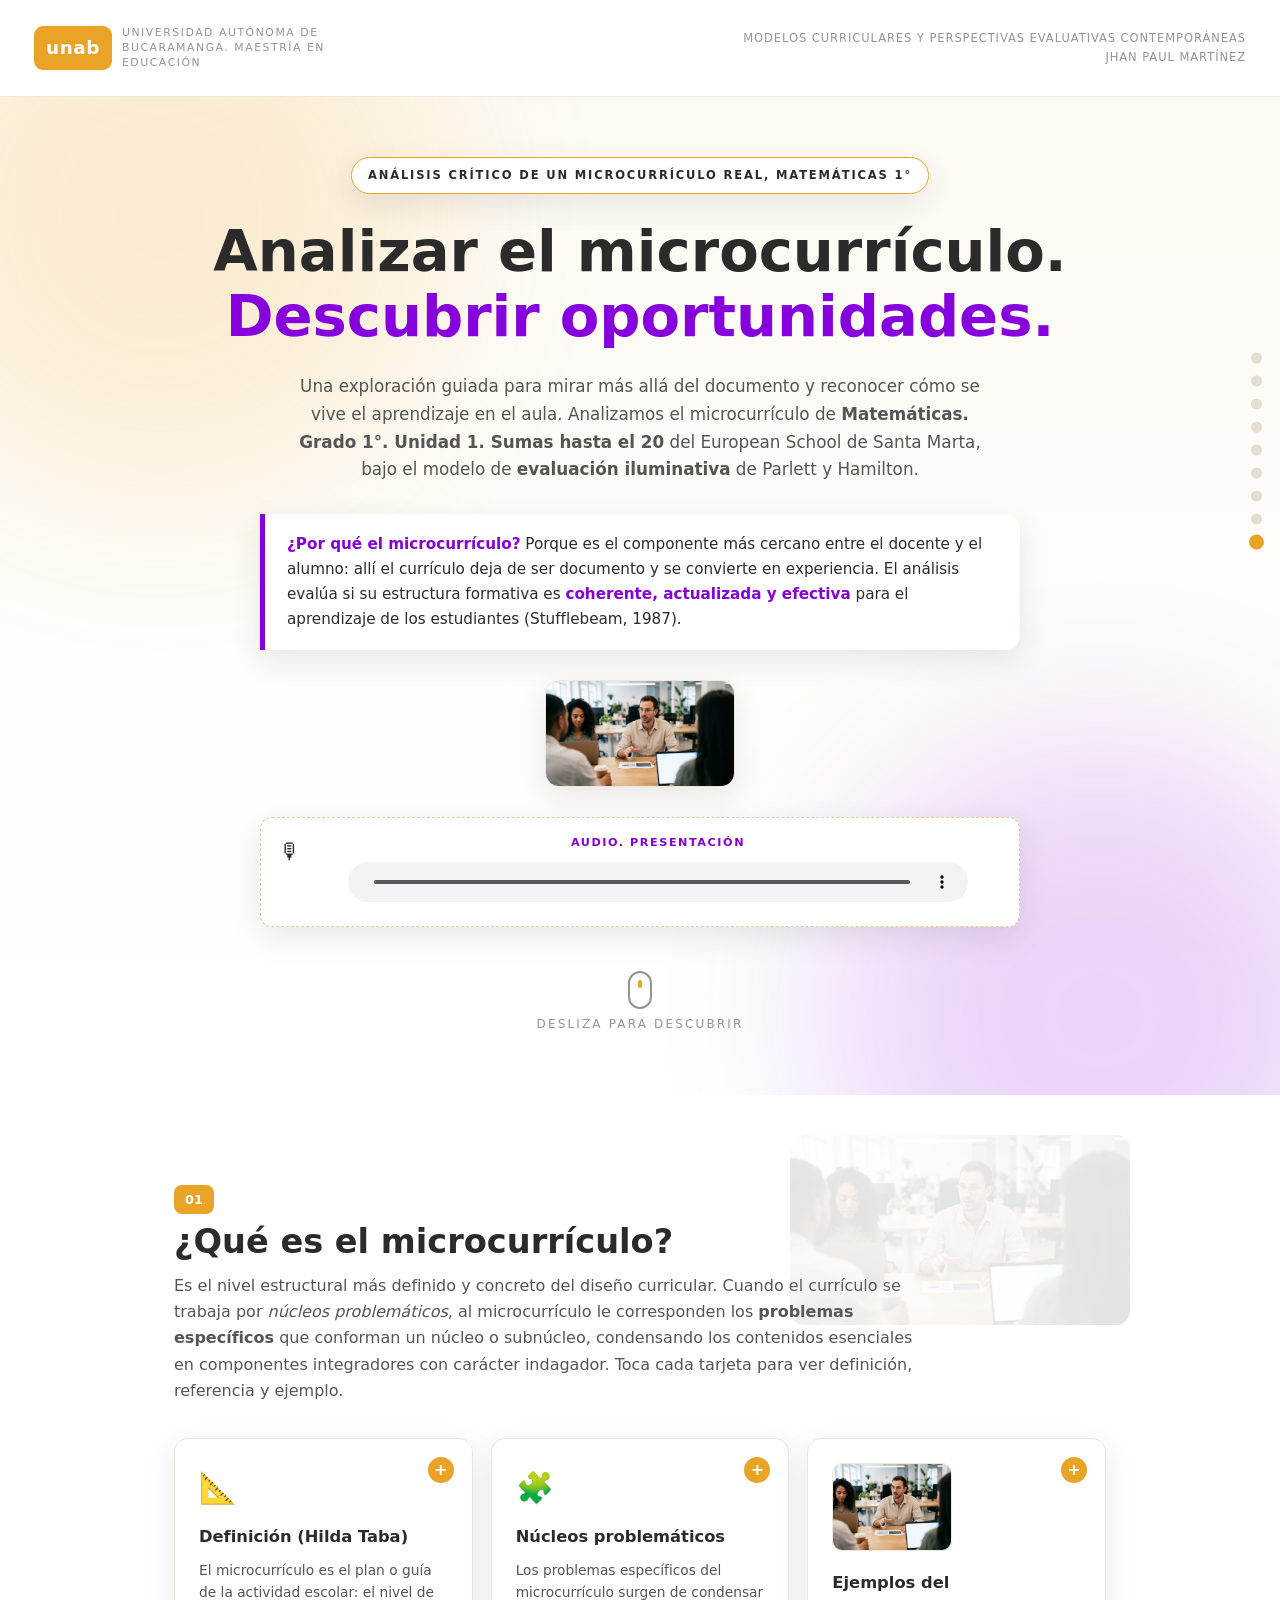
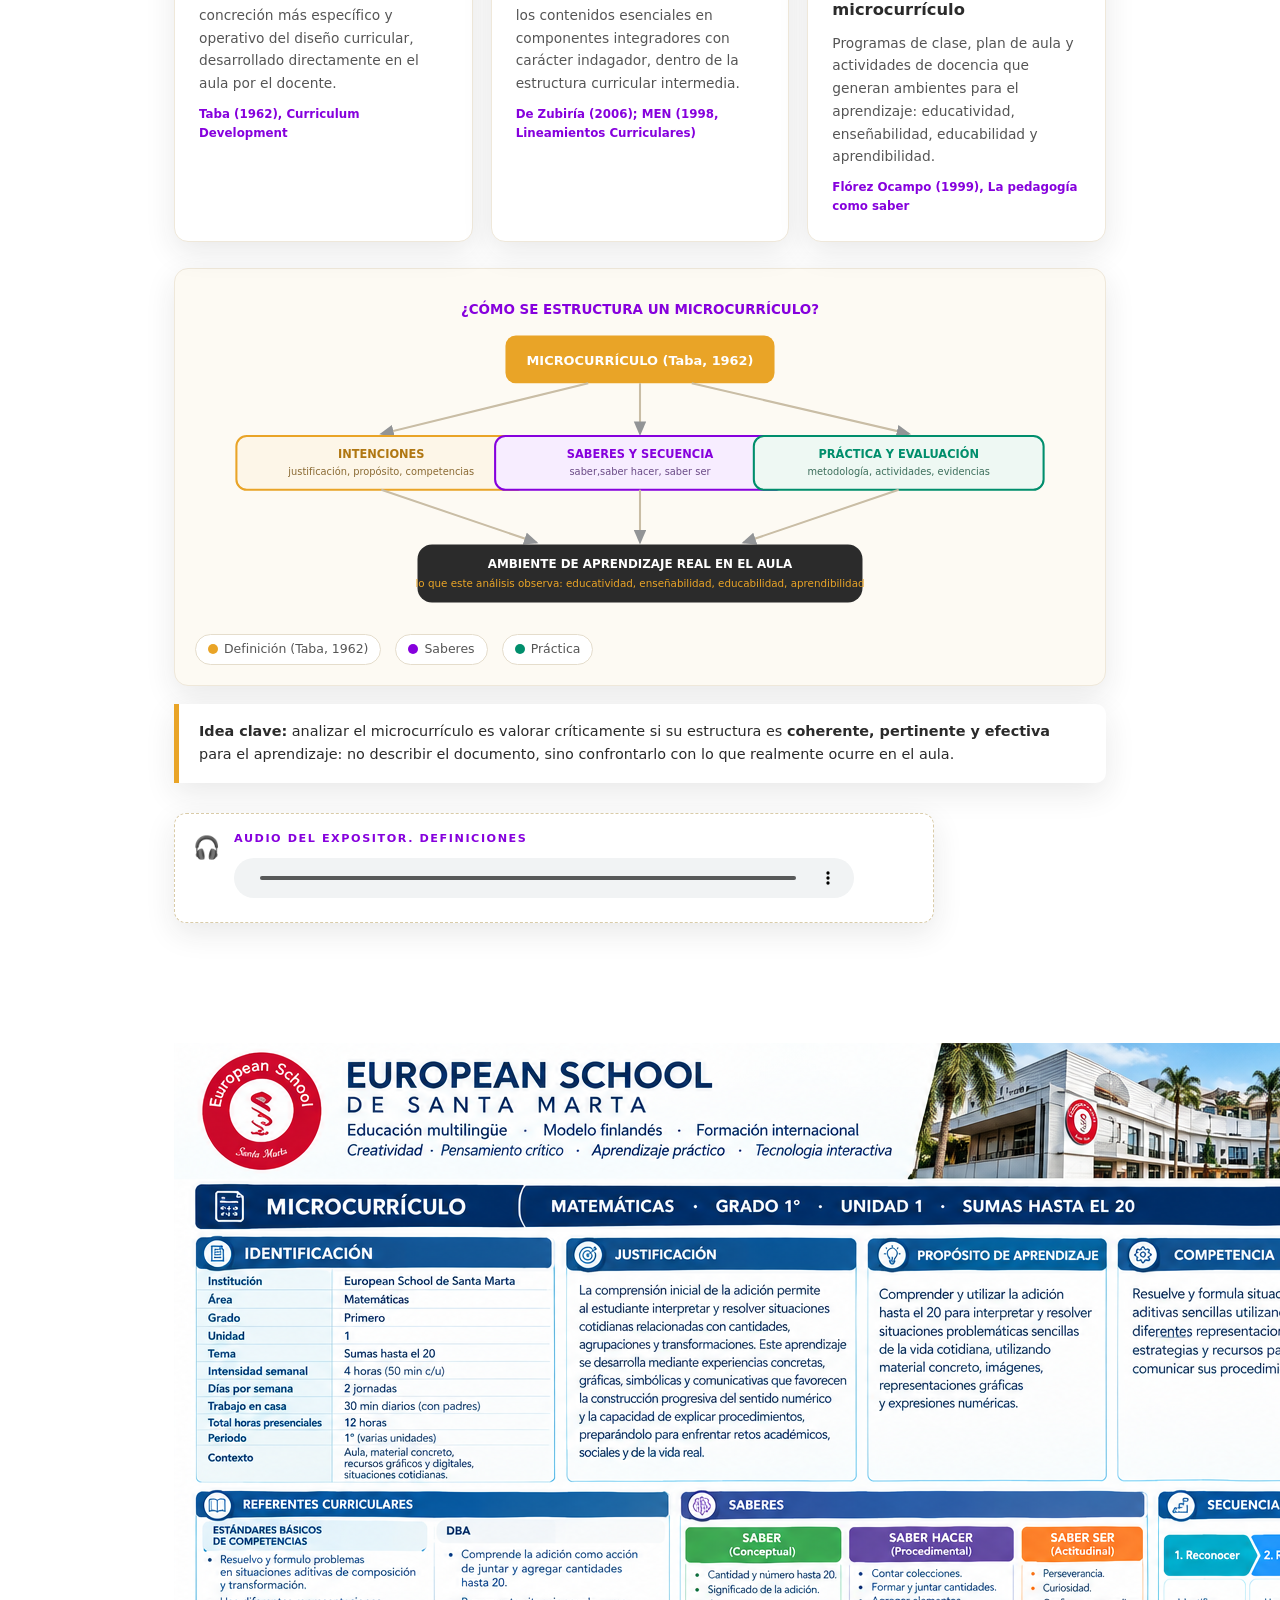
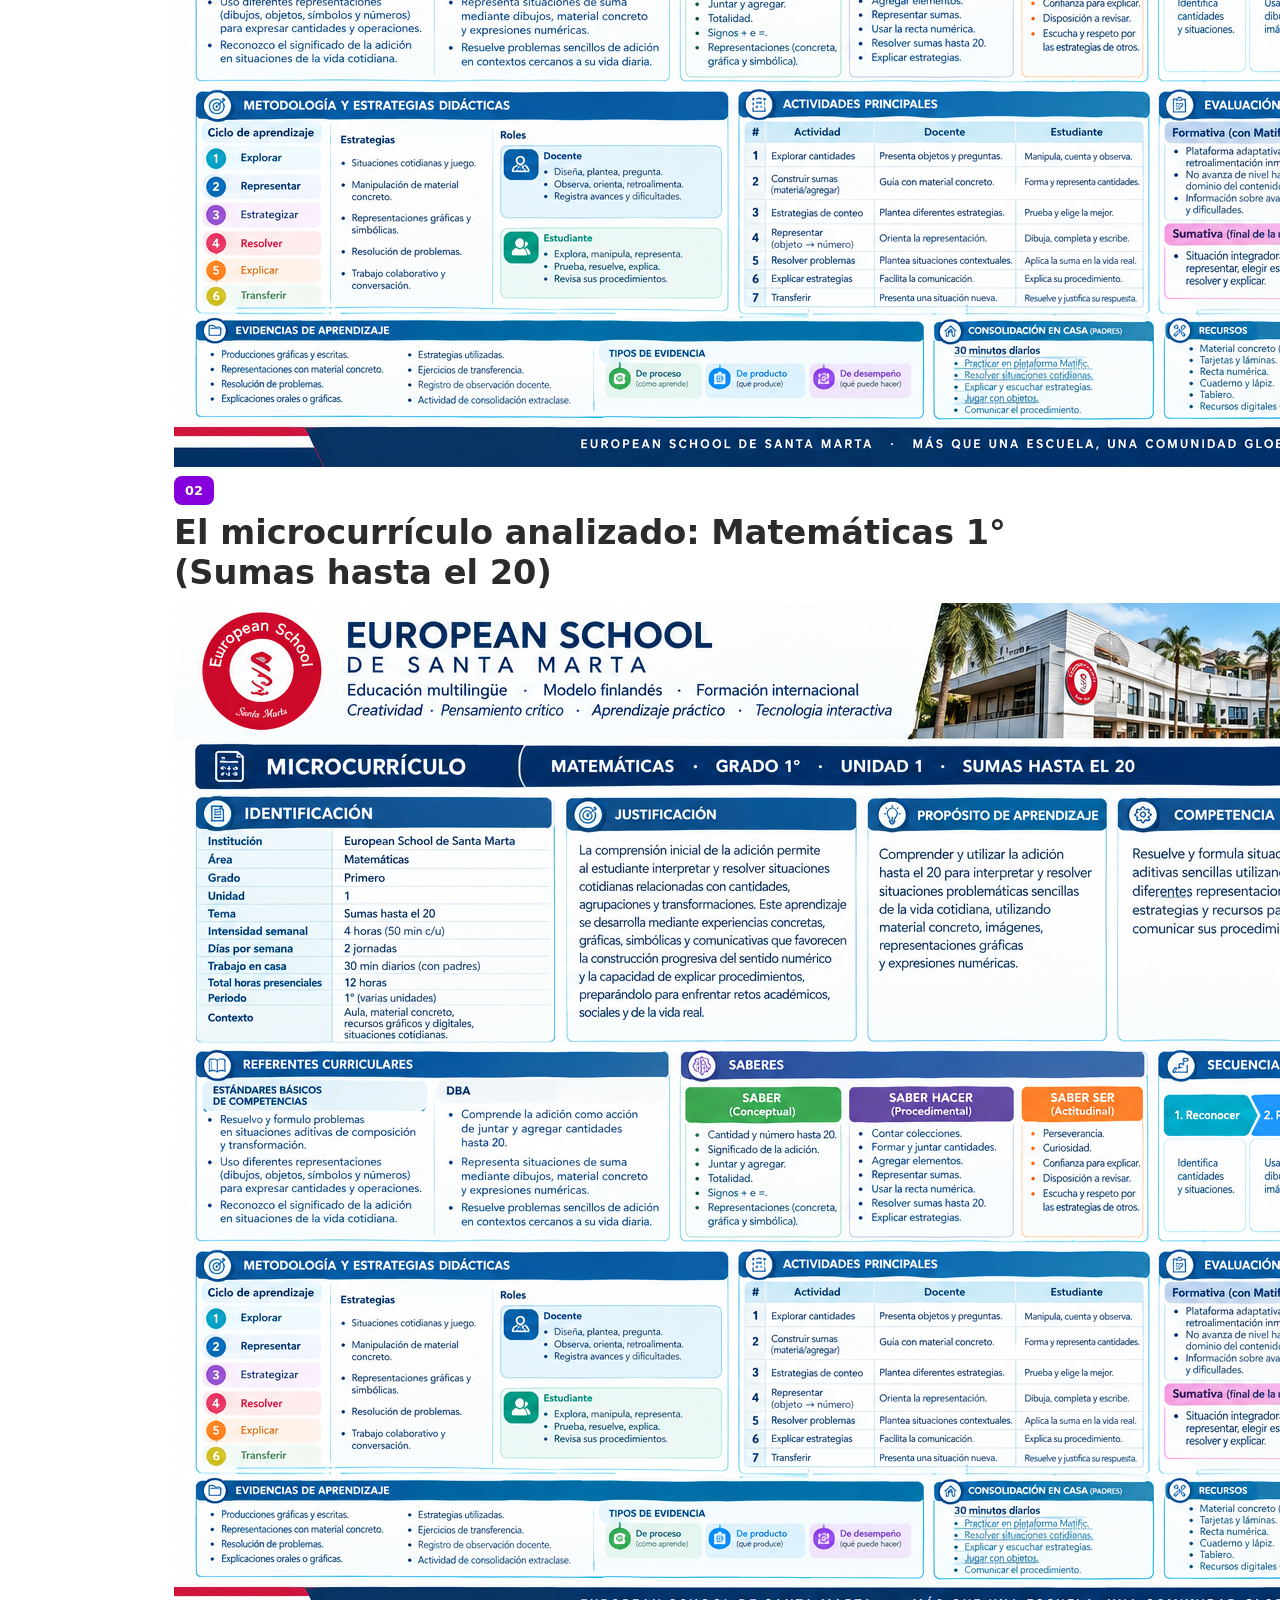
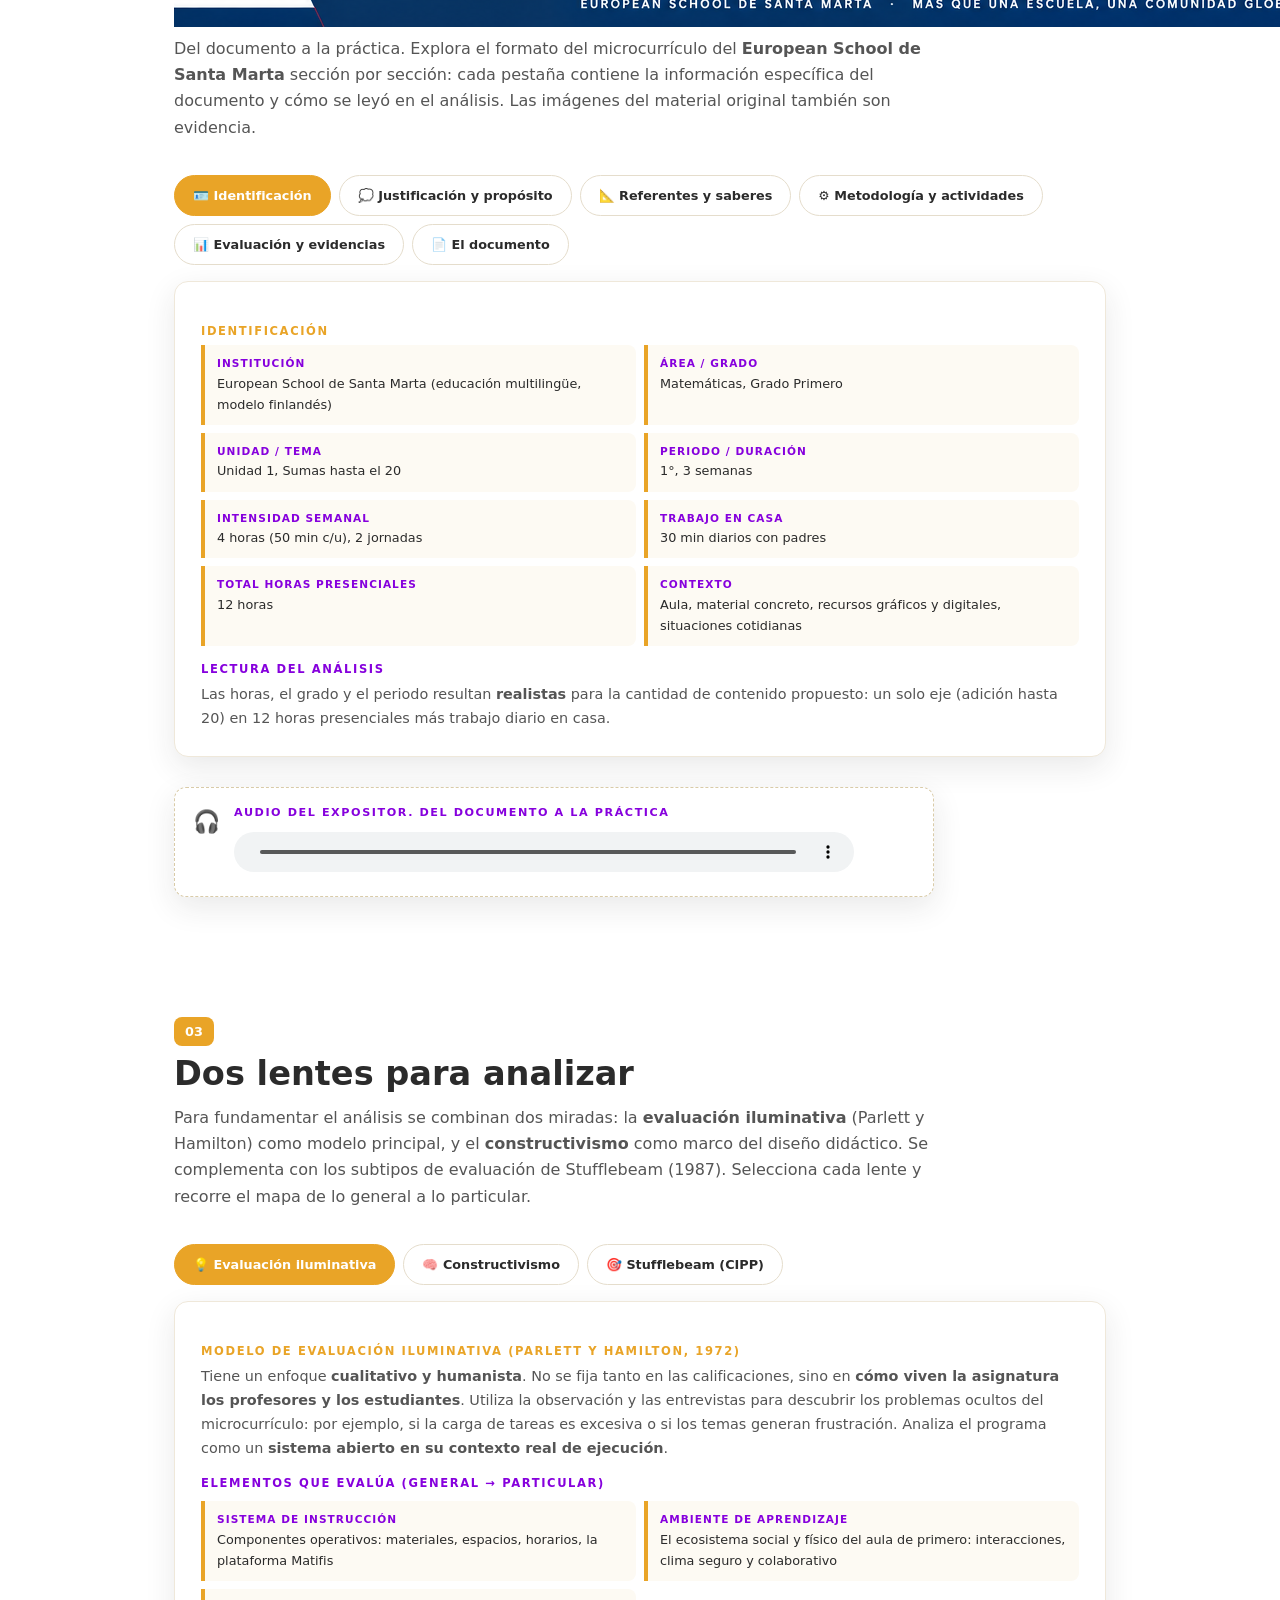
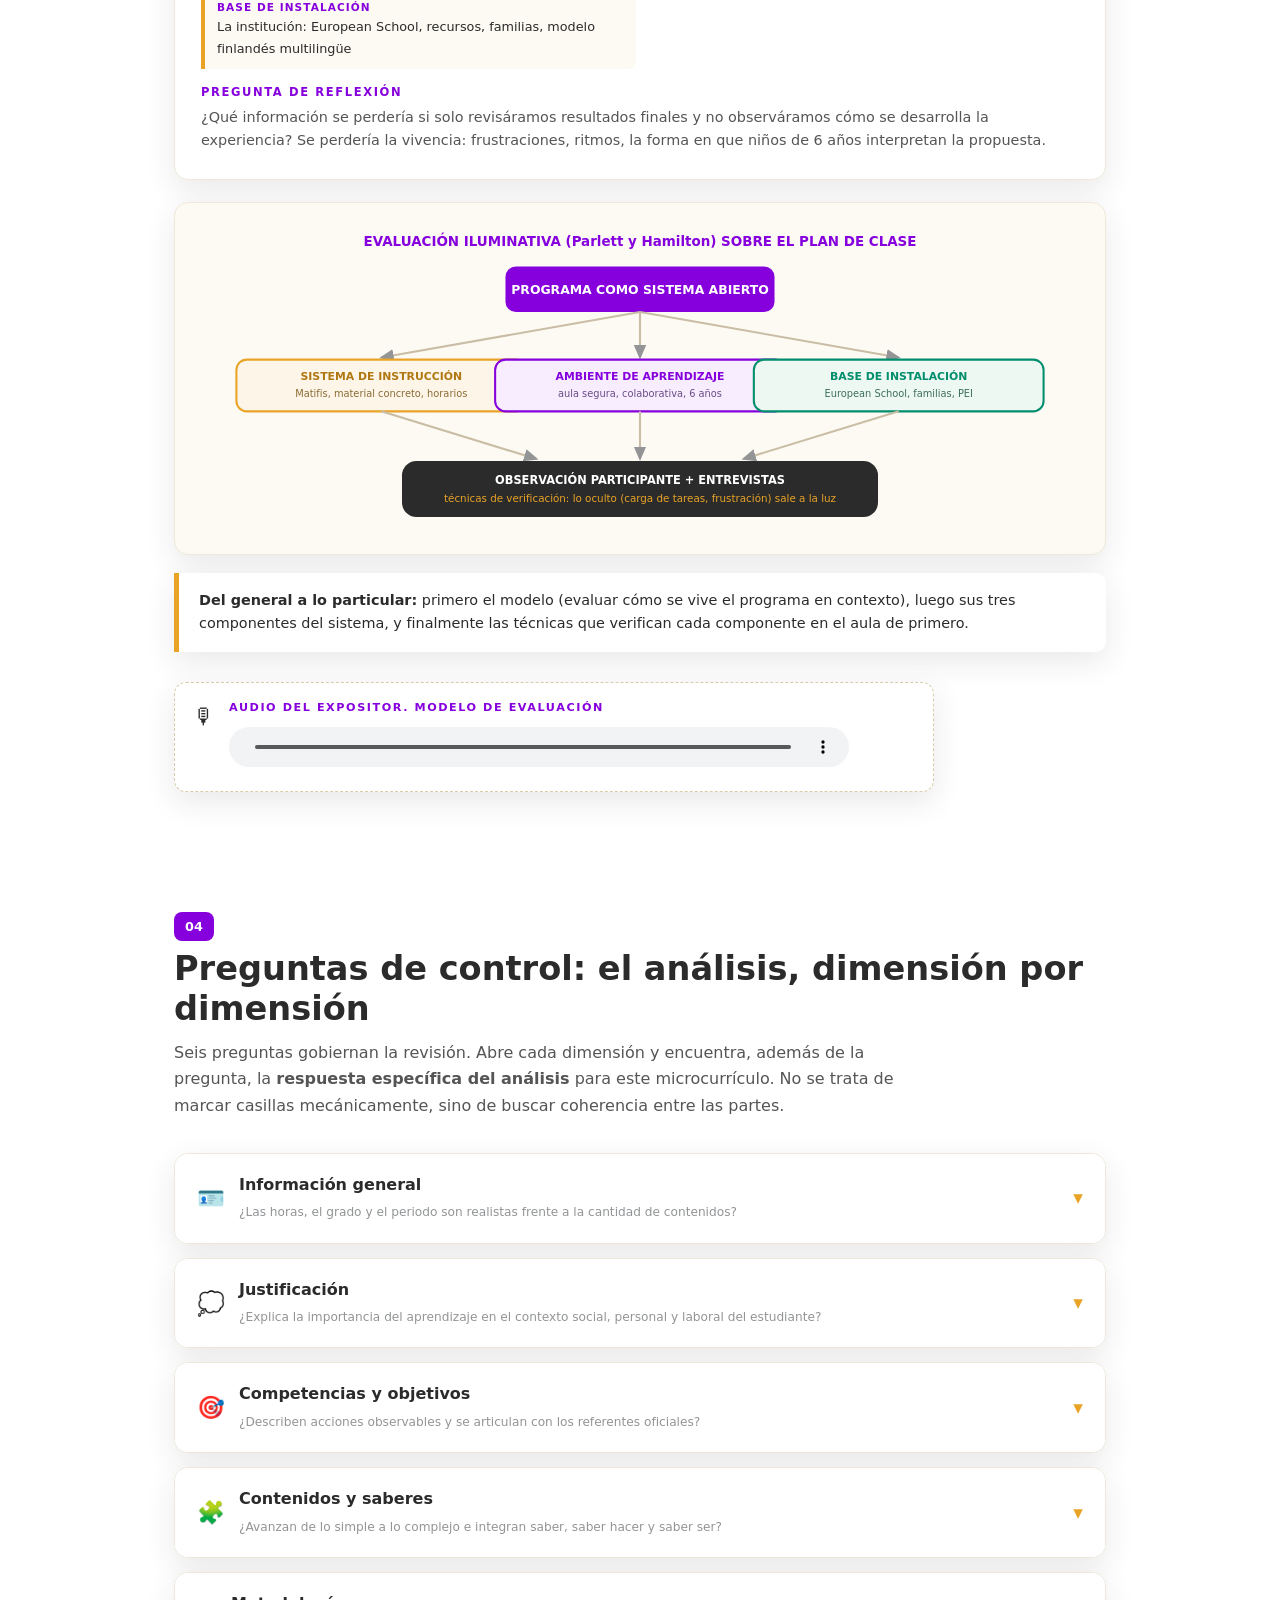
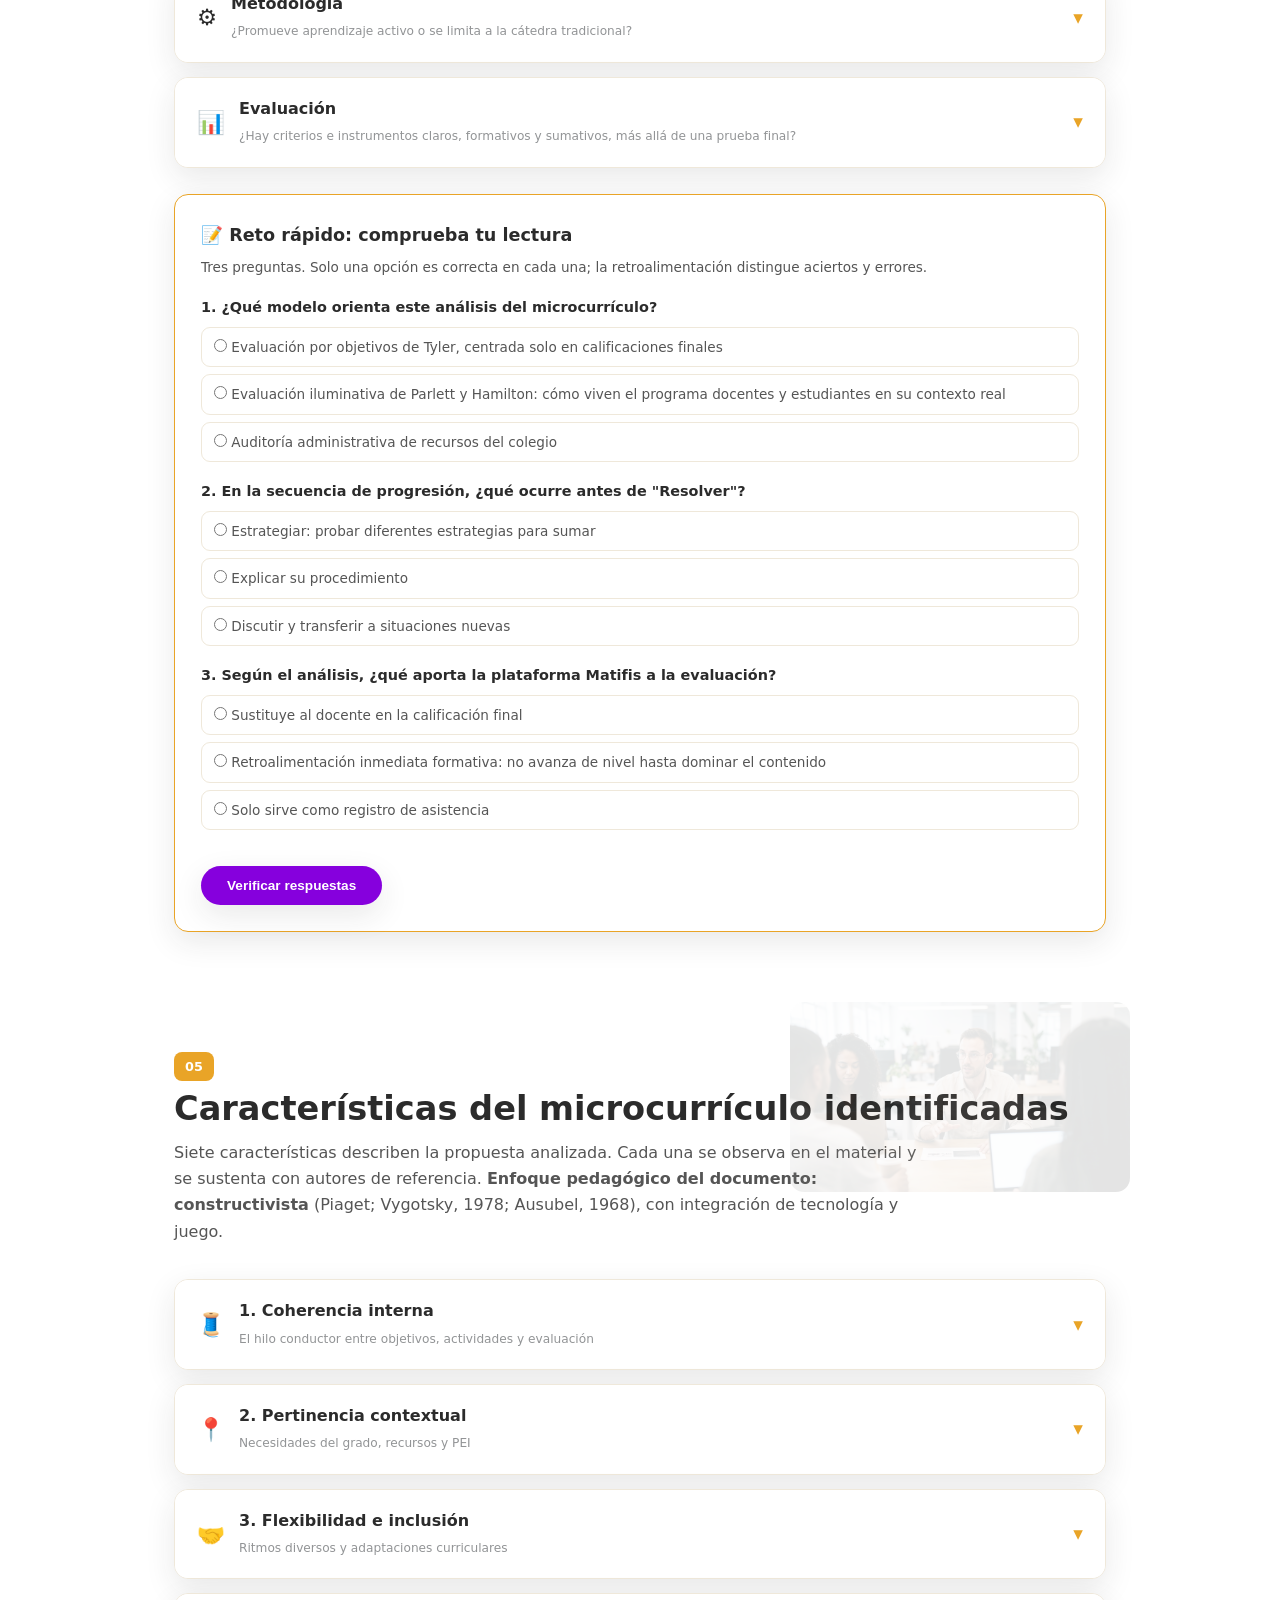
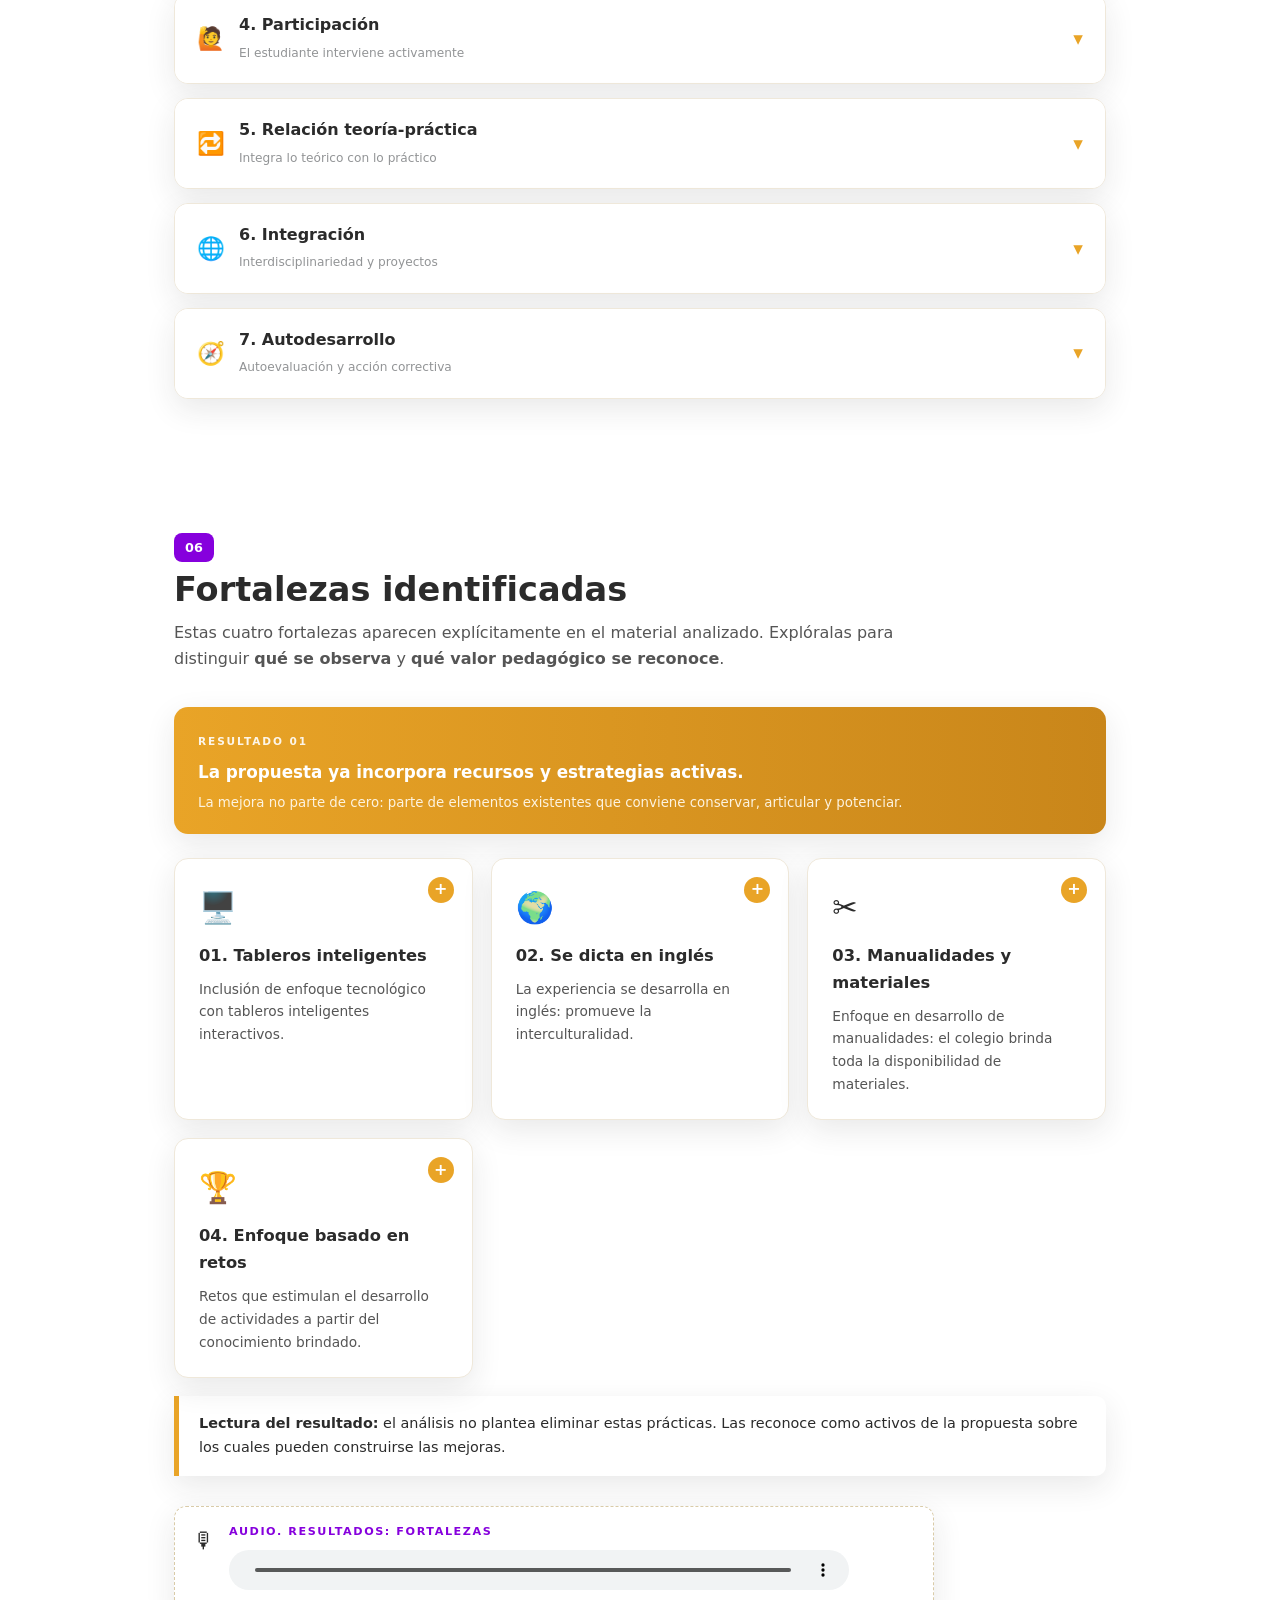
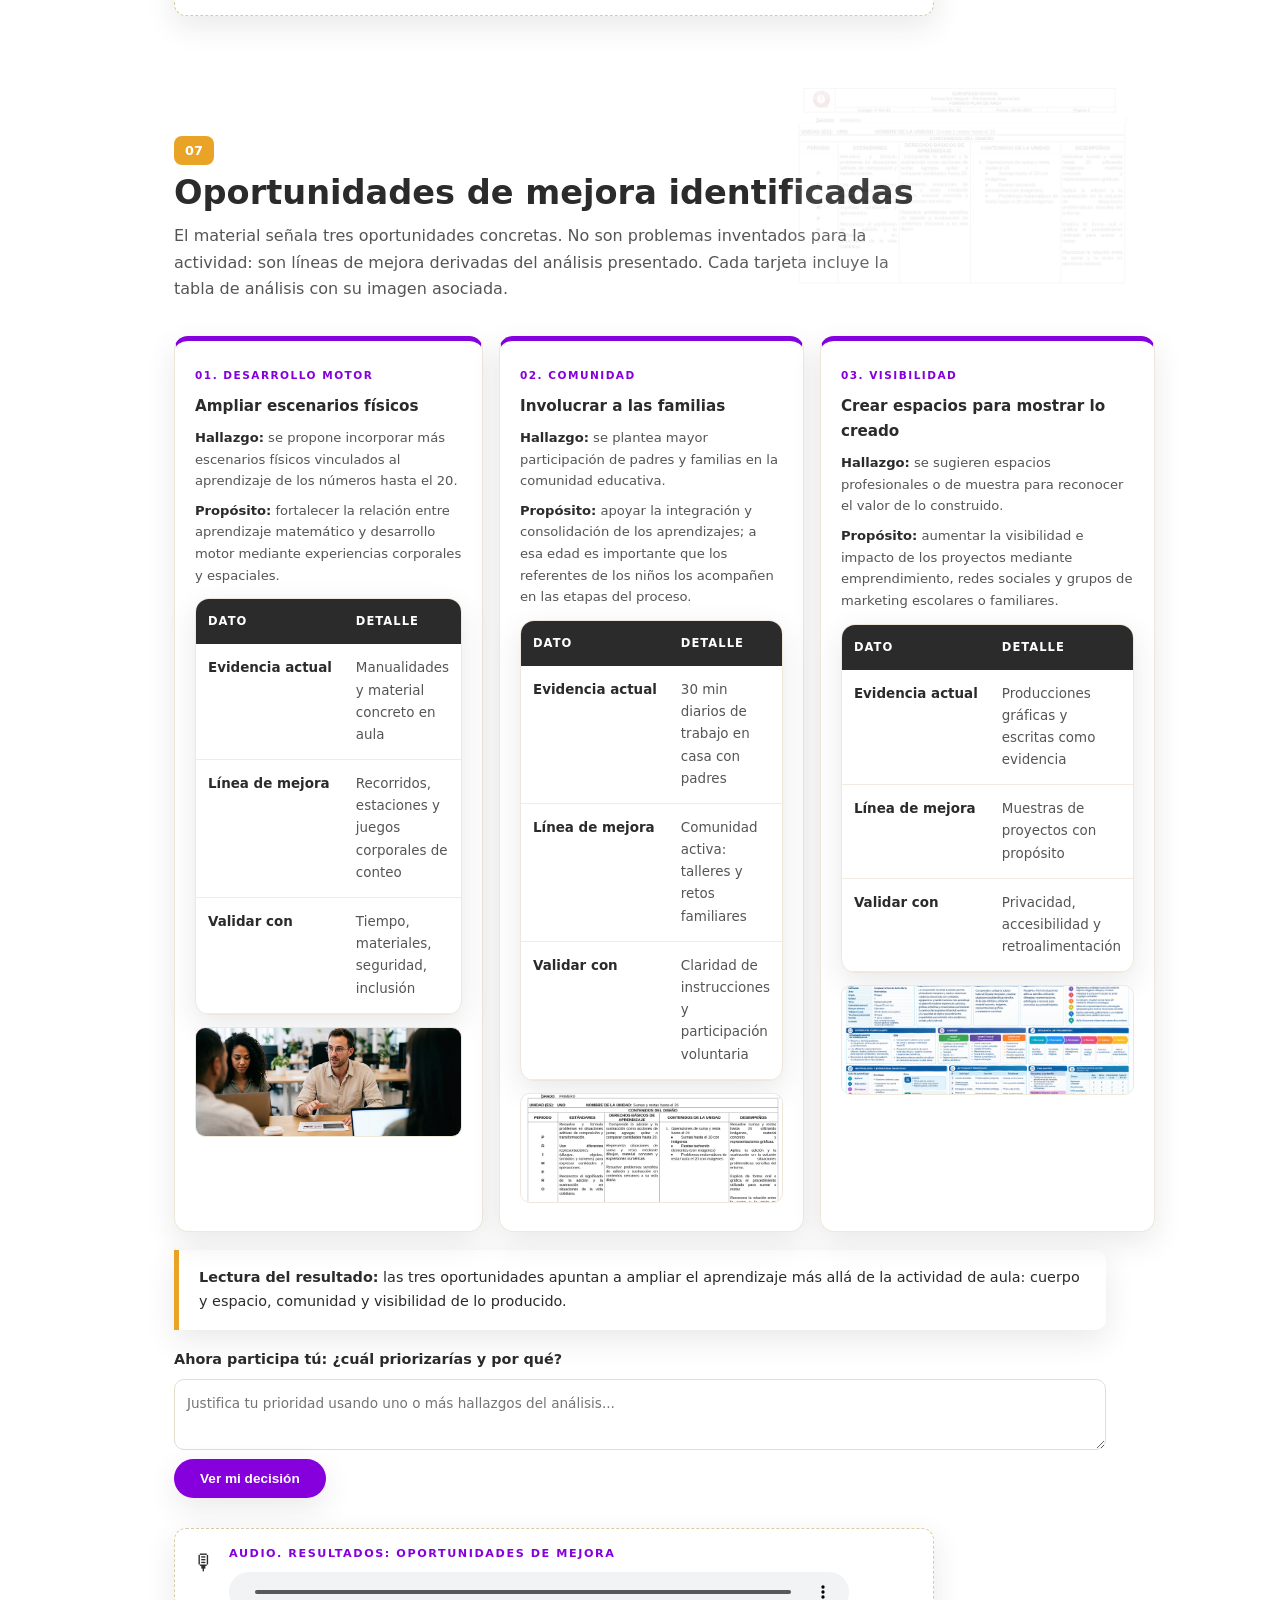
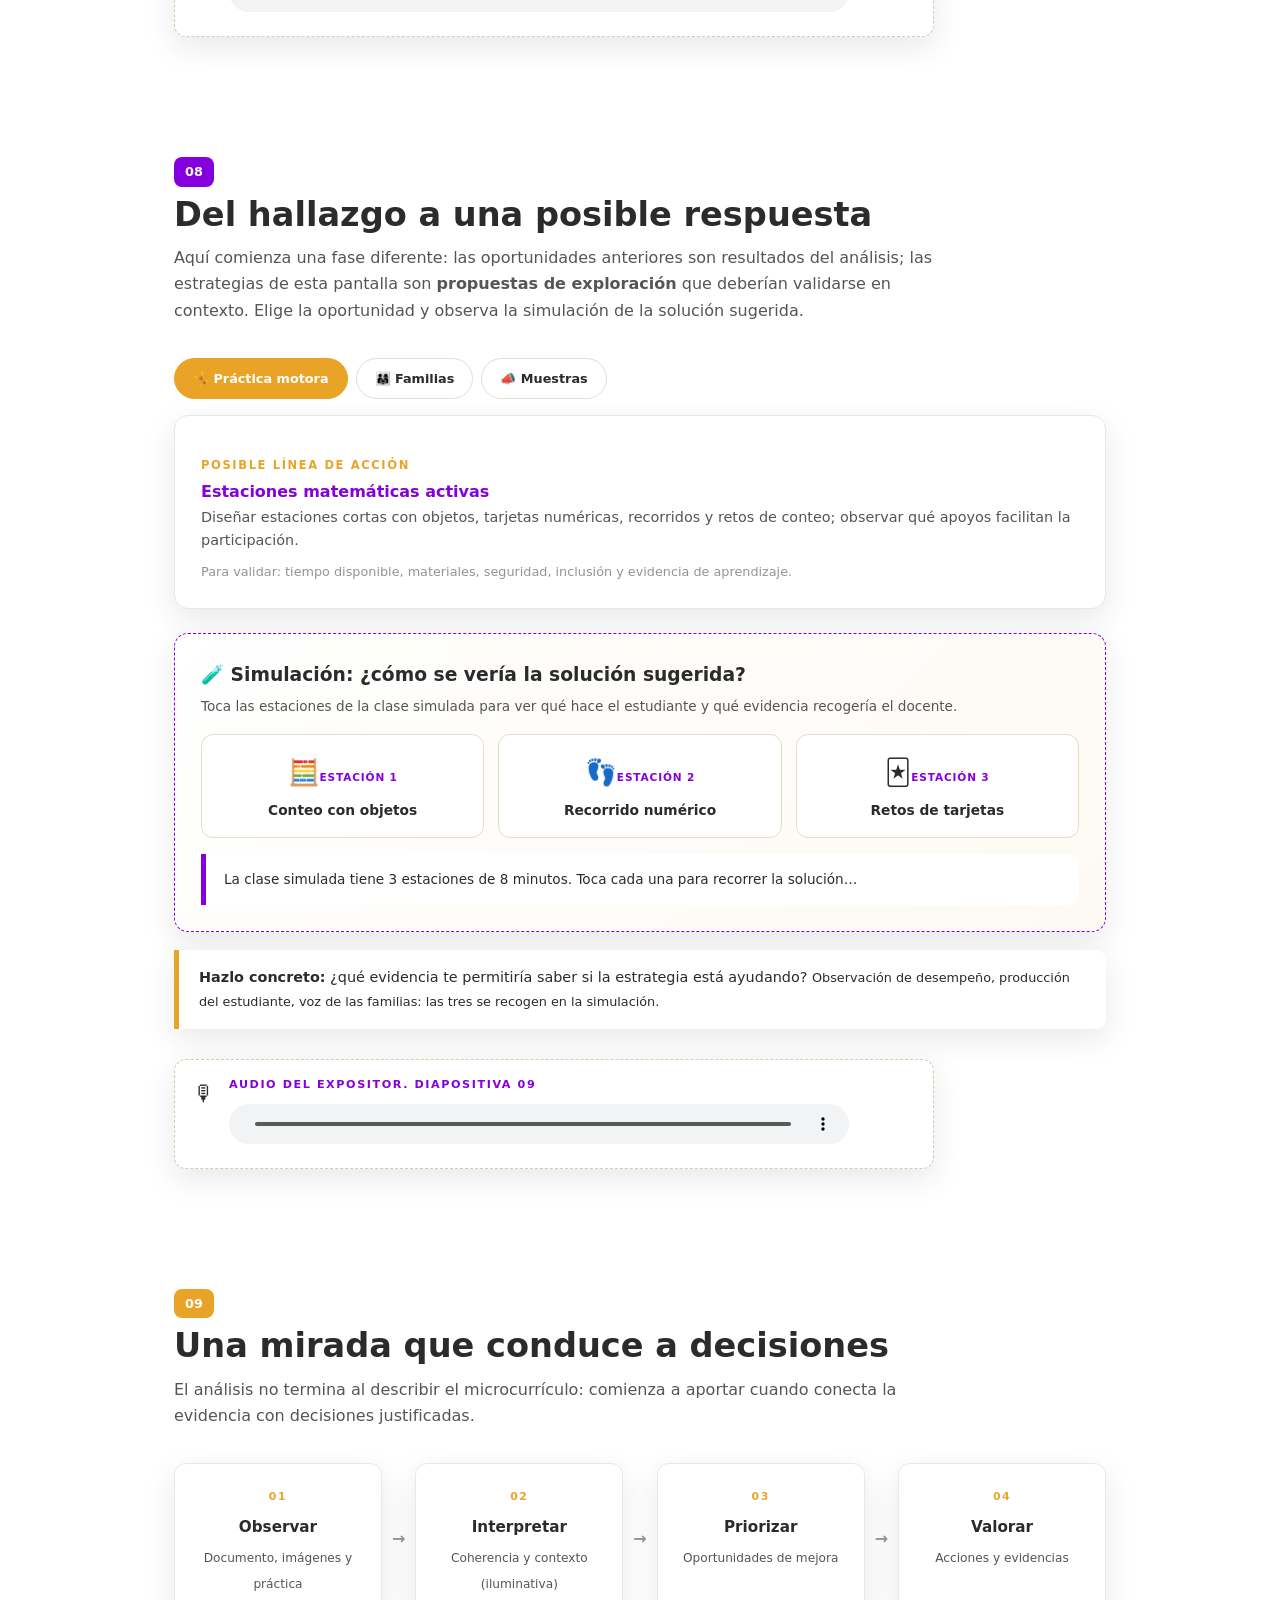
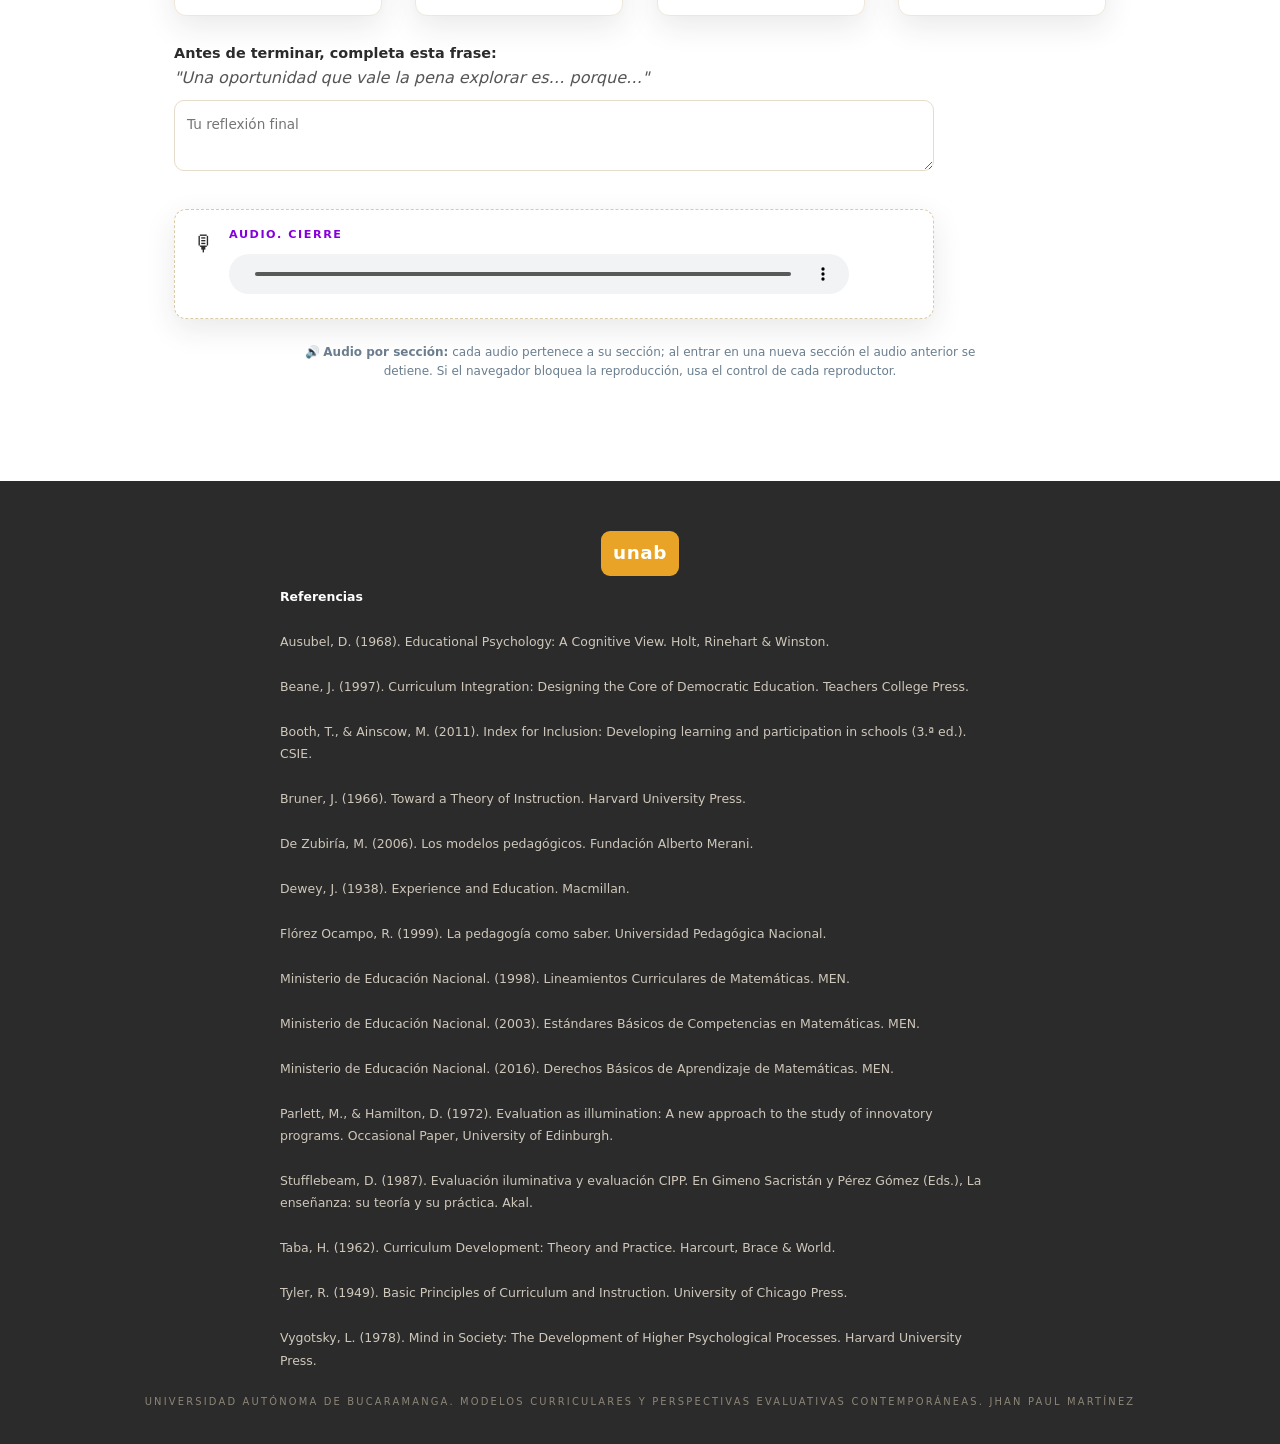
==== commit d8bba838: "Fix image tag and add new image in section S2" ====
--- a/index.html
+++ b/index.html
@@ -299,11 +299,12 @@
 
 <!-- ============ S2: EL DOCUMENTO ============ -->
 <section id="s2">
-  <img class="bgimg" src="microcurriculo_panel.png" alt="">
+  <img class="" src="microcurriculo_panel.png" alt="">
   <div class="num rv"><span class="n m">02</span></div>
   <h2 class="rv">El microcurrículo analizado: Matemáticas 1° (Sumas hasta el 20) </h2>
+  <img class="tn" src="microcurriculo_panel.png" alt="">
   <p class="lead rv d1">Del documento a la práctica. Explora el formato del microcurrículo del <b>European School de Santa Marta</b> sección por sección: cada pestaña contiene la información específica del documento y cómo se leyó en el análisis. Las imágenes del material original también son evidencia.</p>
-  <img  src="microcurriculo_panel.png" alt="Formato plan de área de primero: sumas y restas hasta el 20">
+  
   <div class="rv d2">
     <div class="tabs">
       <div class="tab act" onclick="tab(this,'t-id')">🪪 Identificación</div>
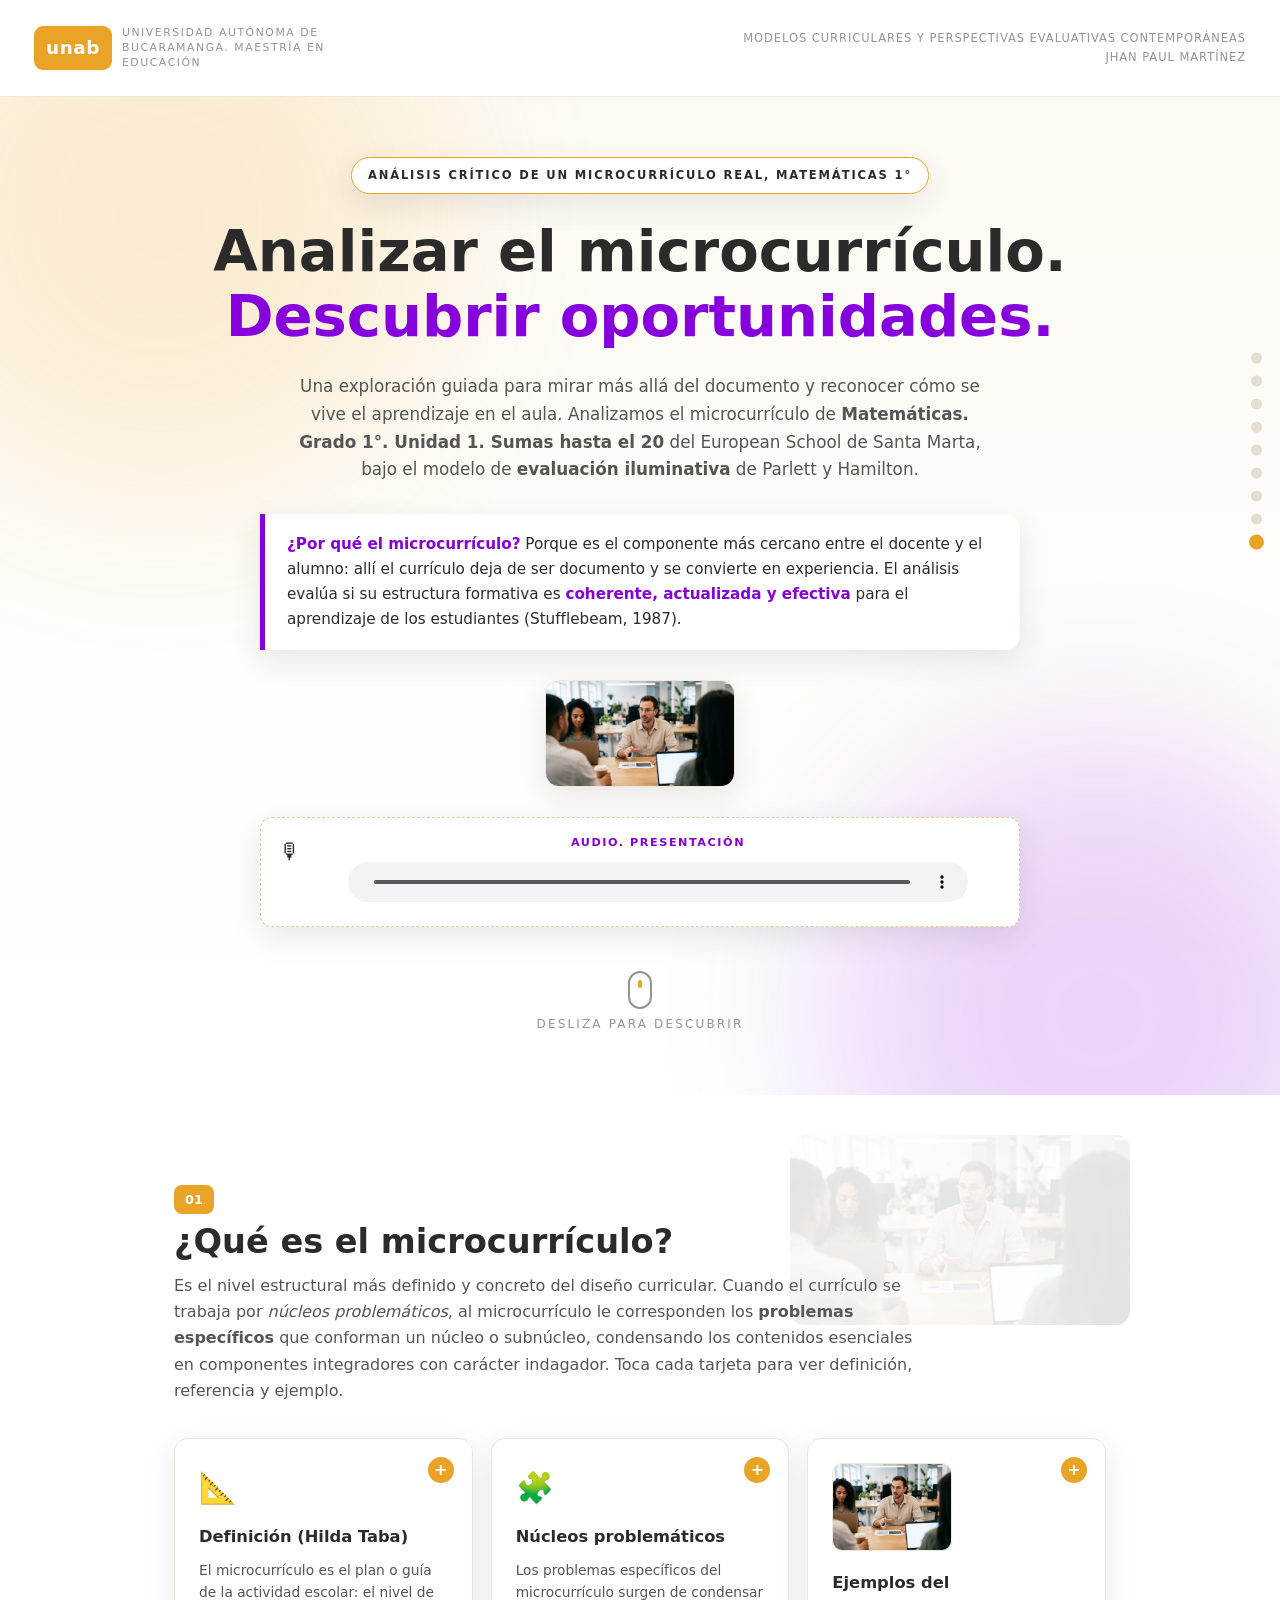
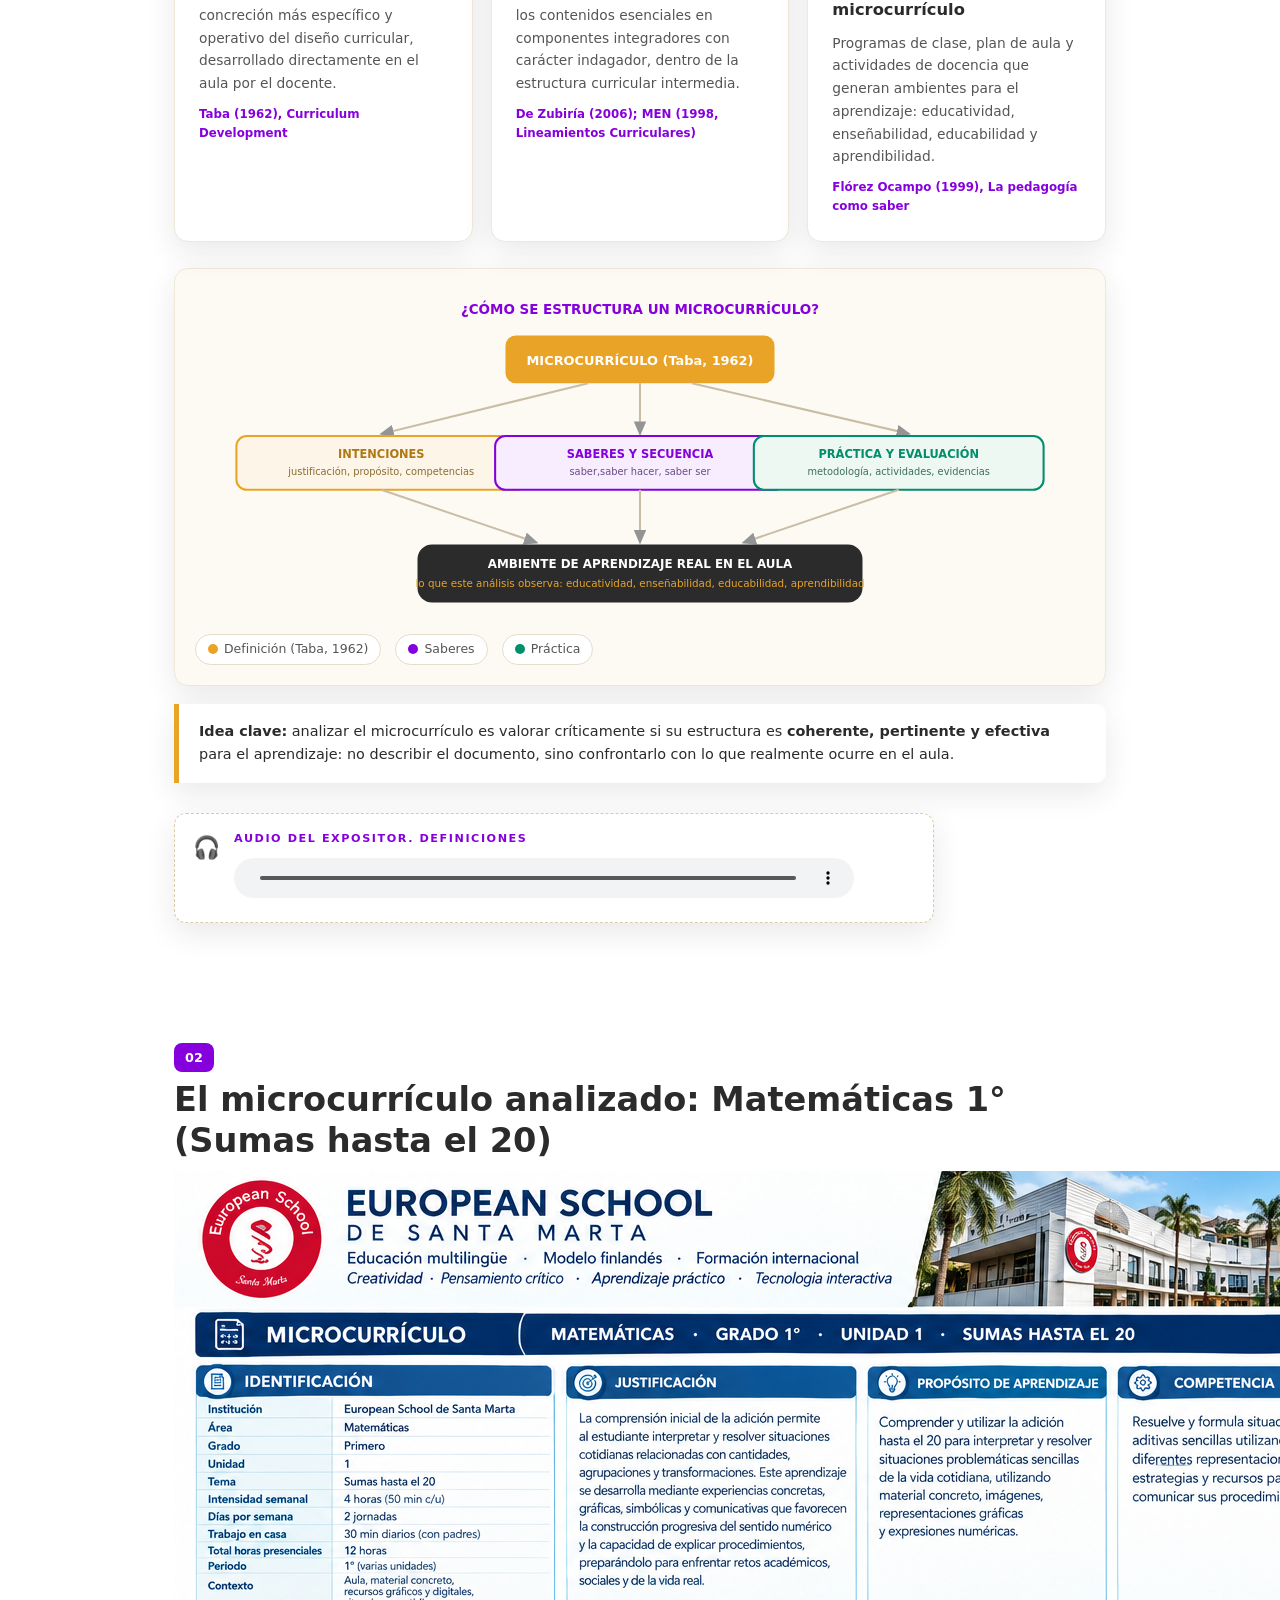
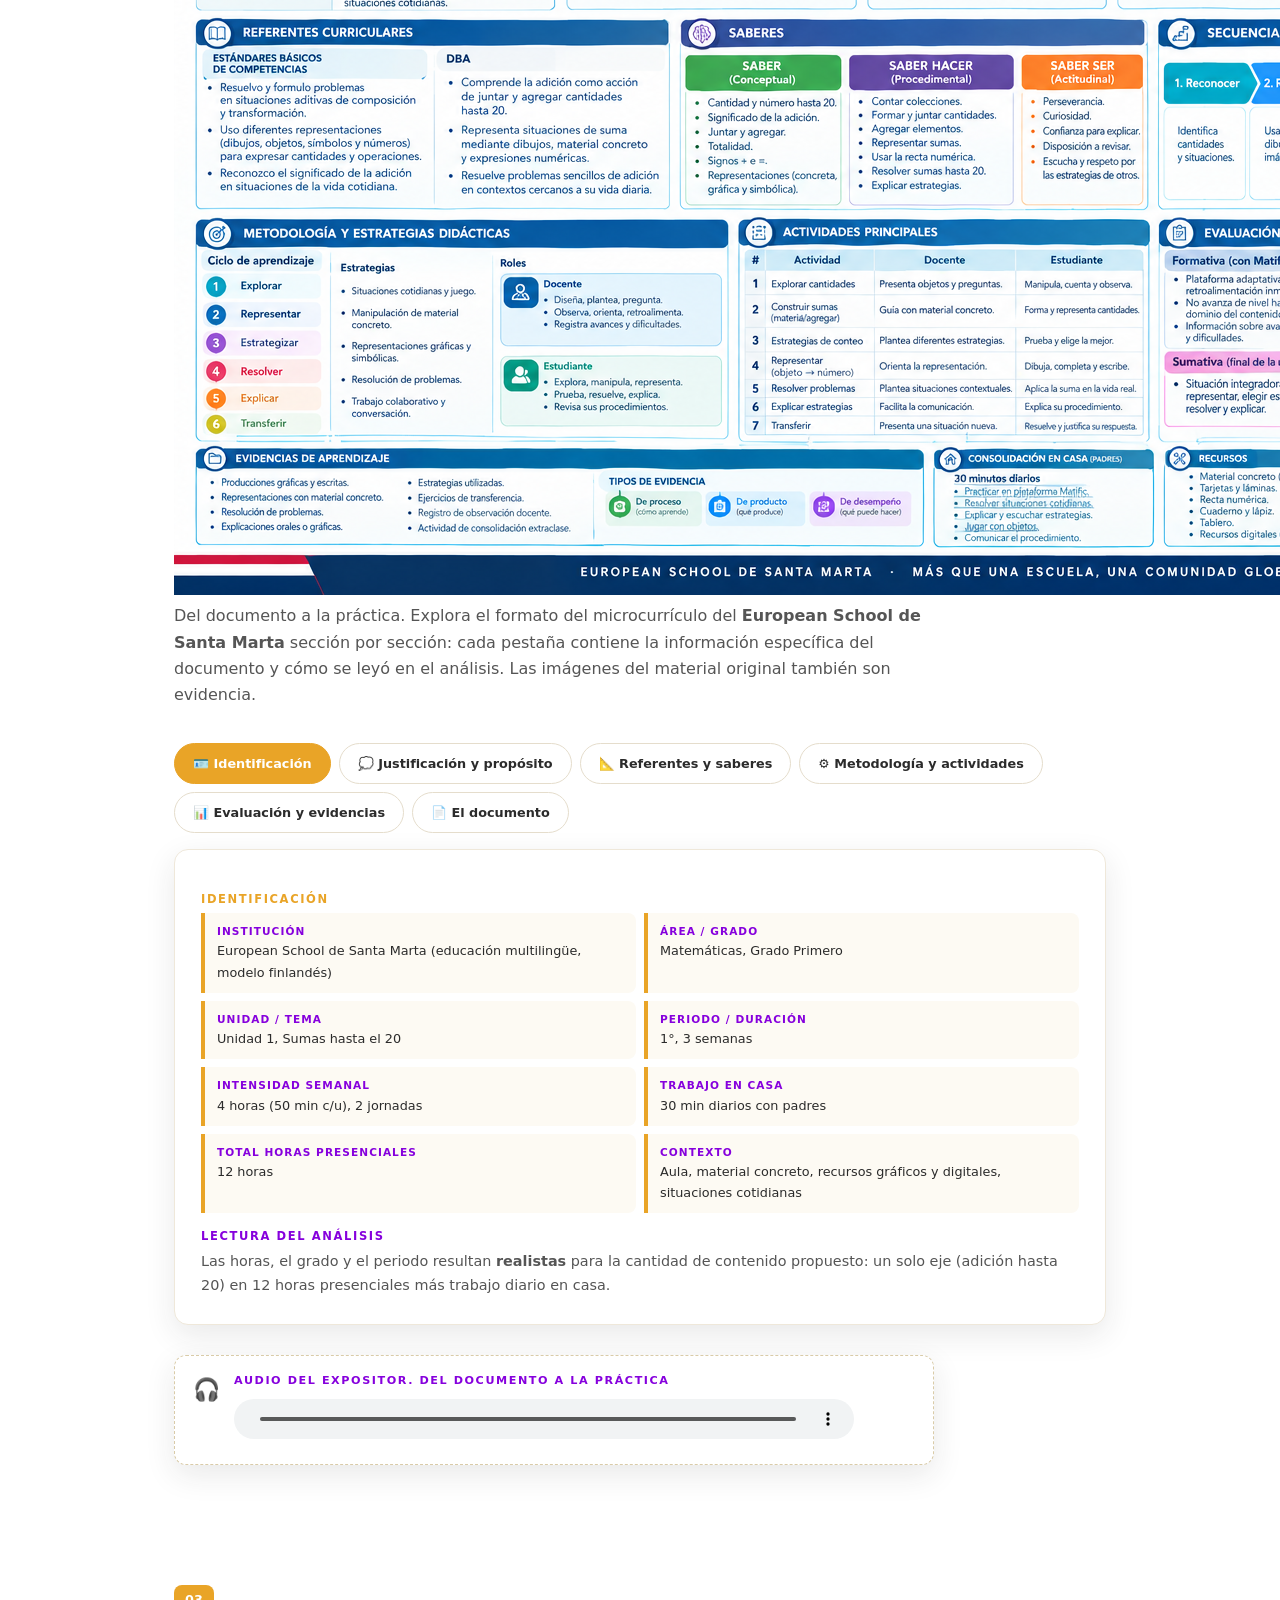
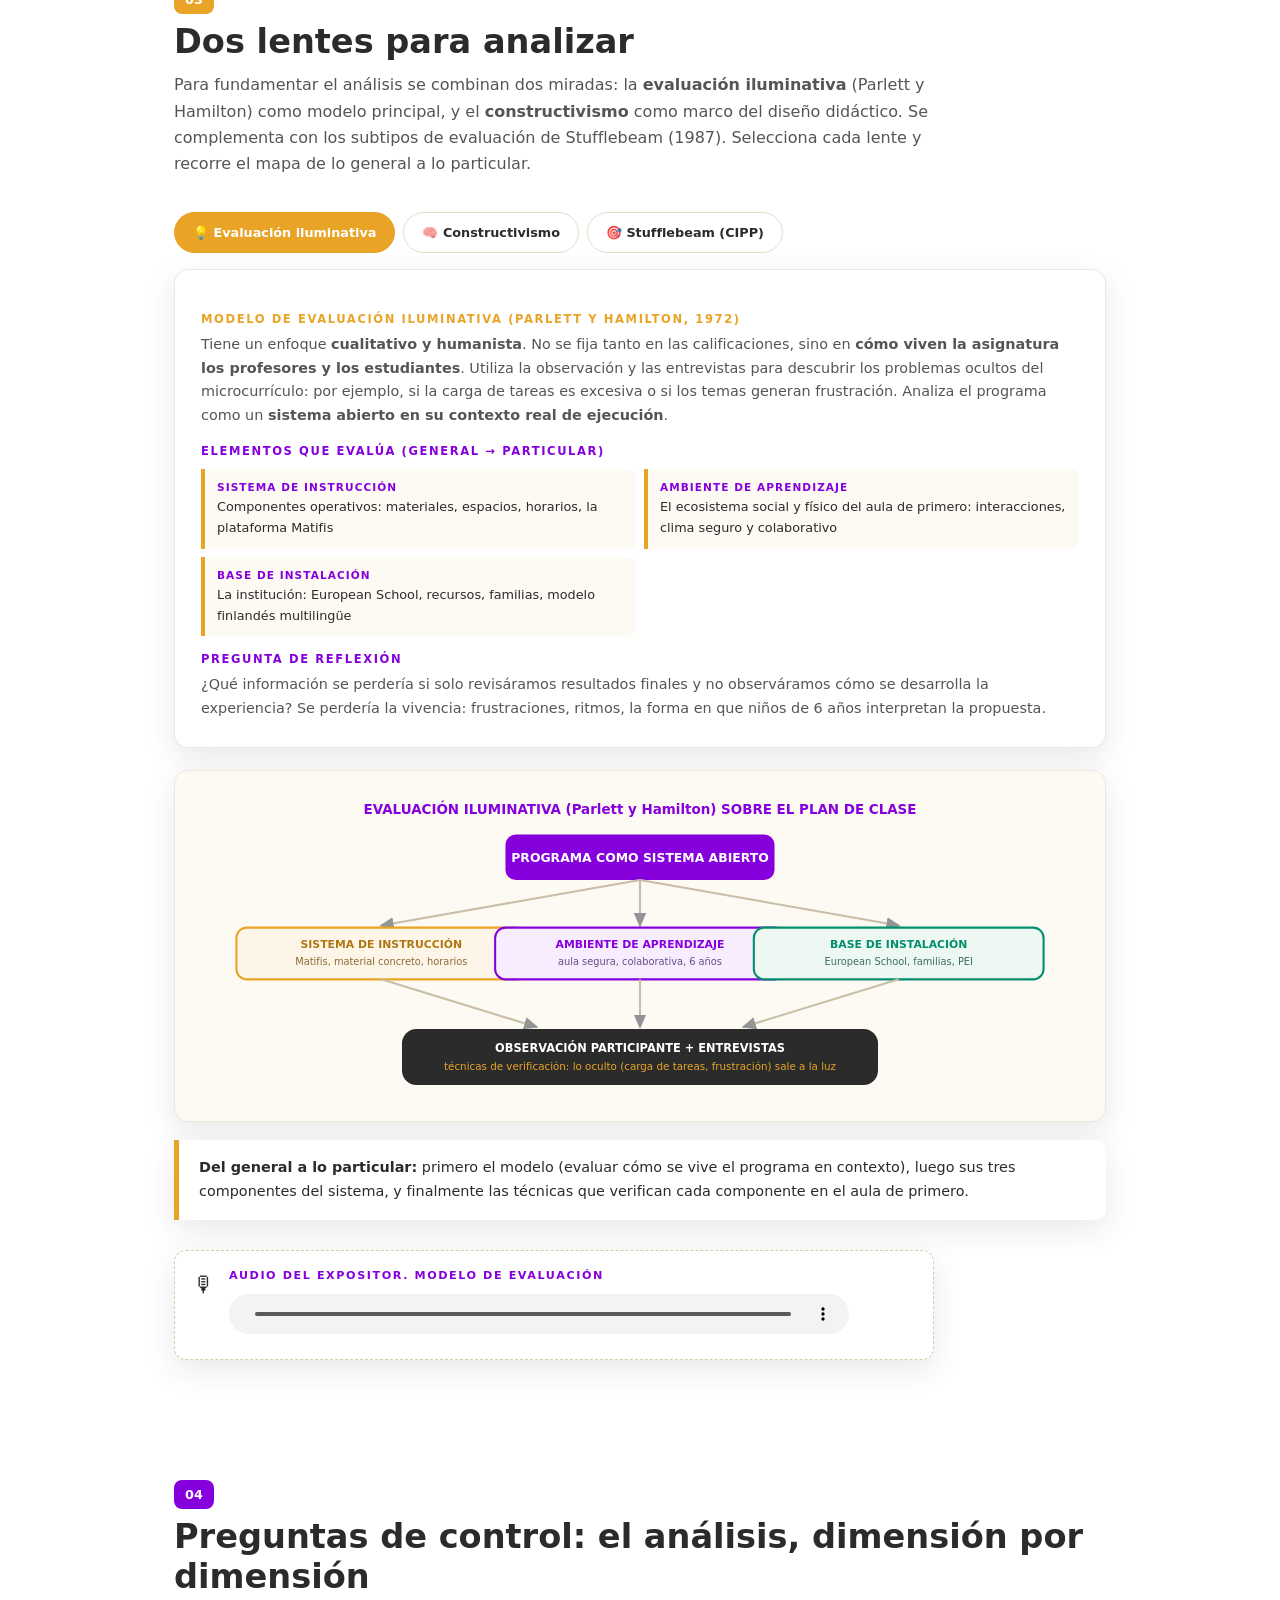
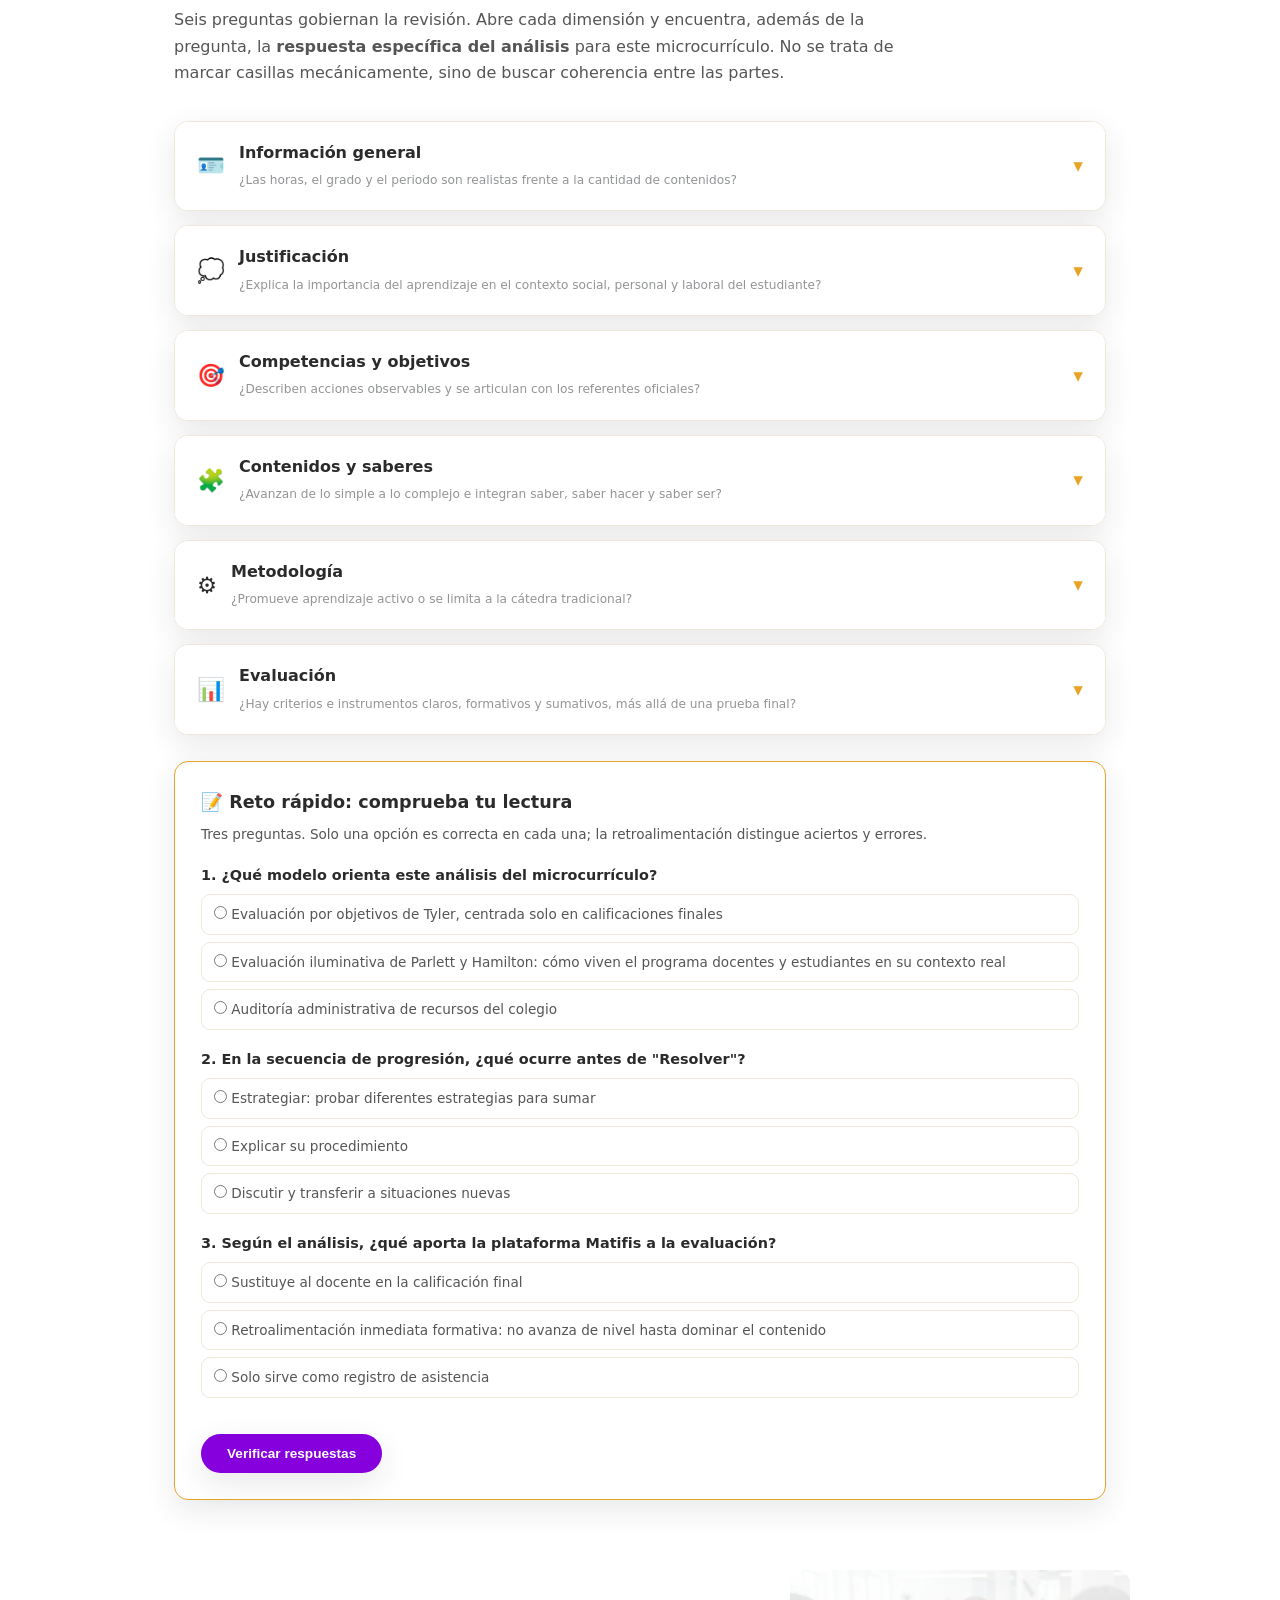
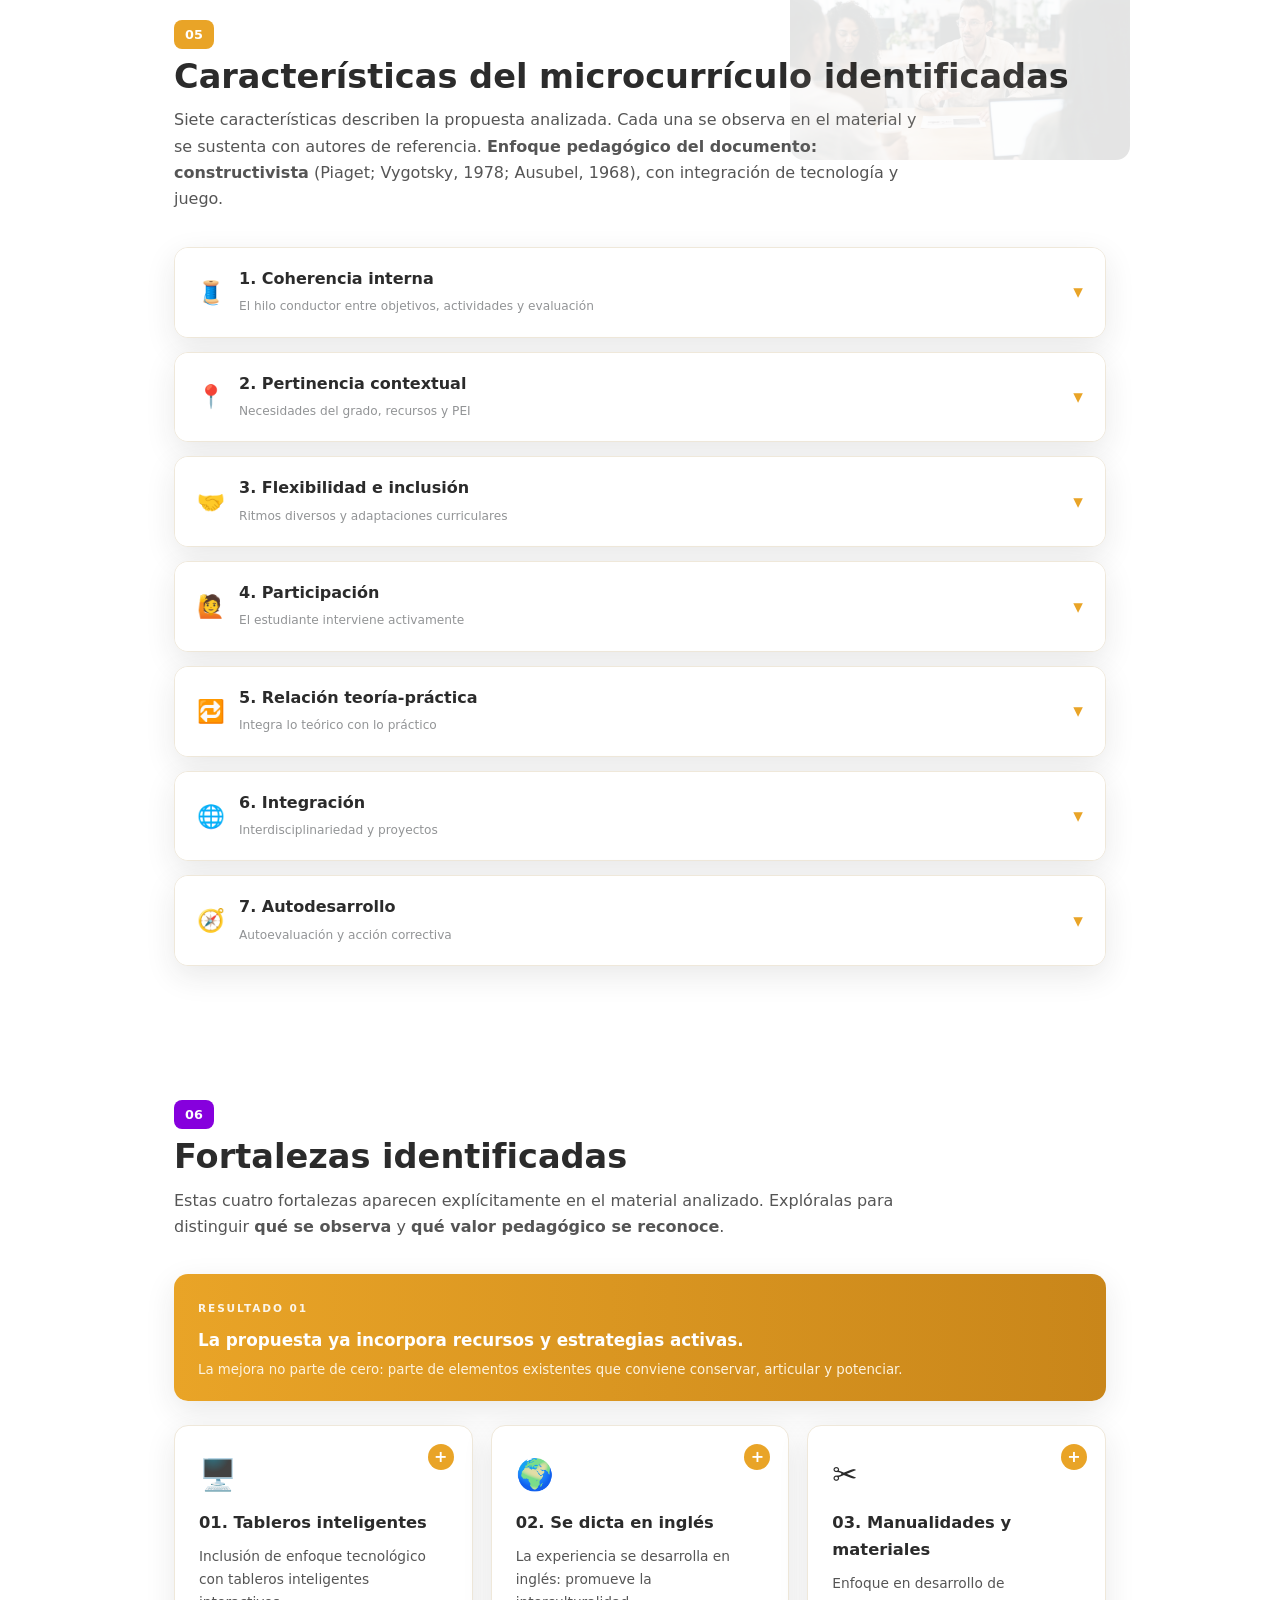
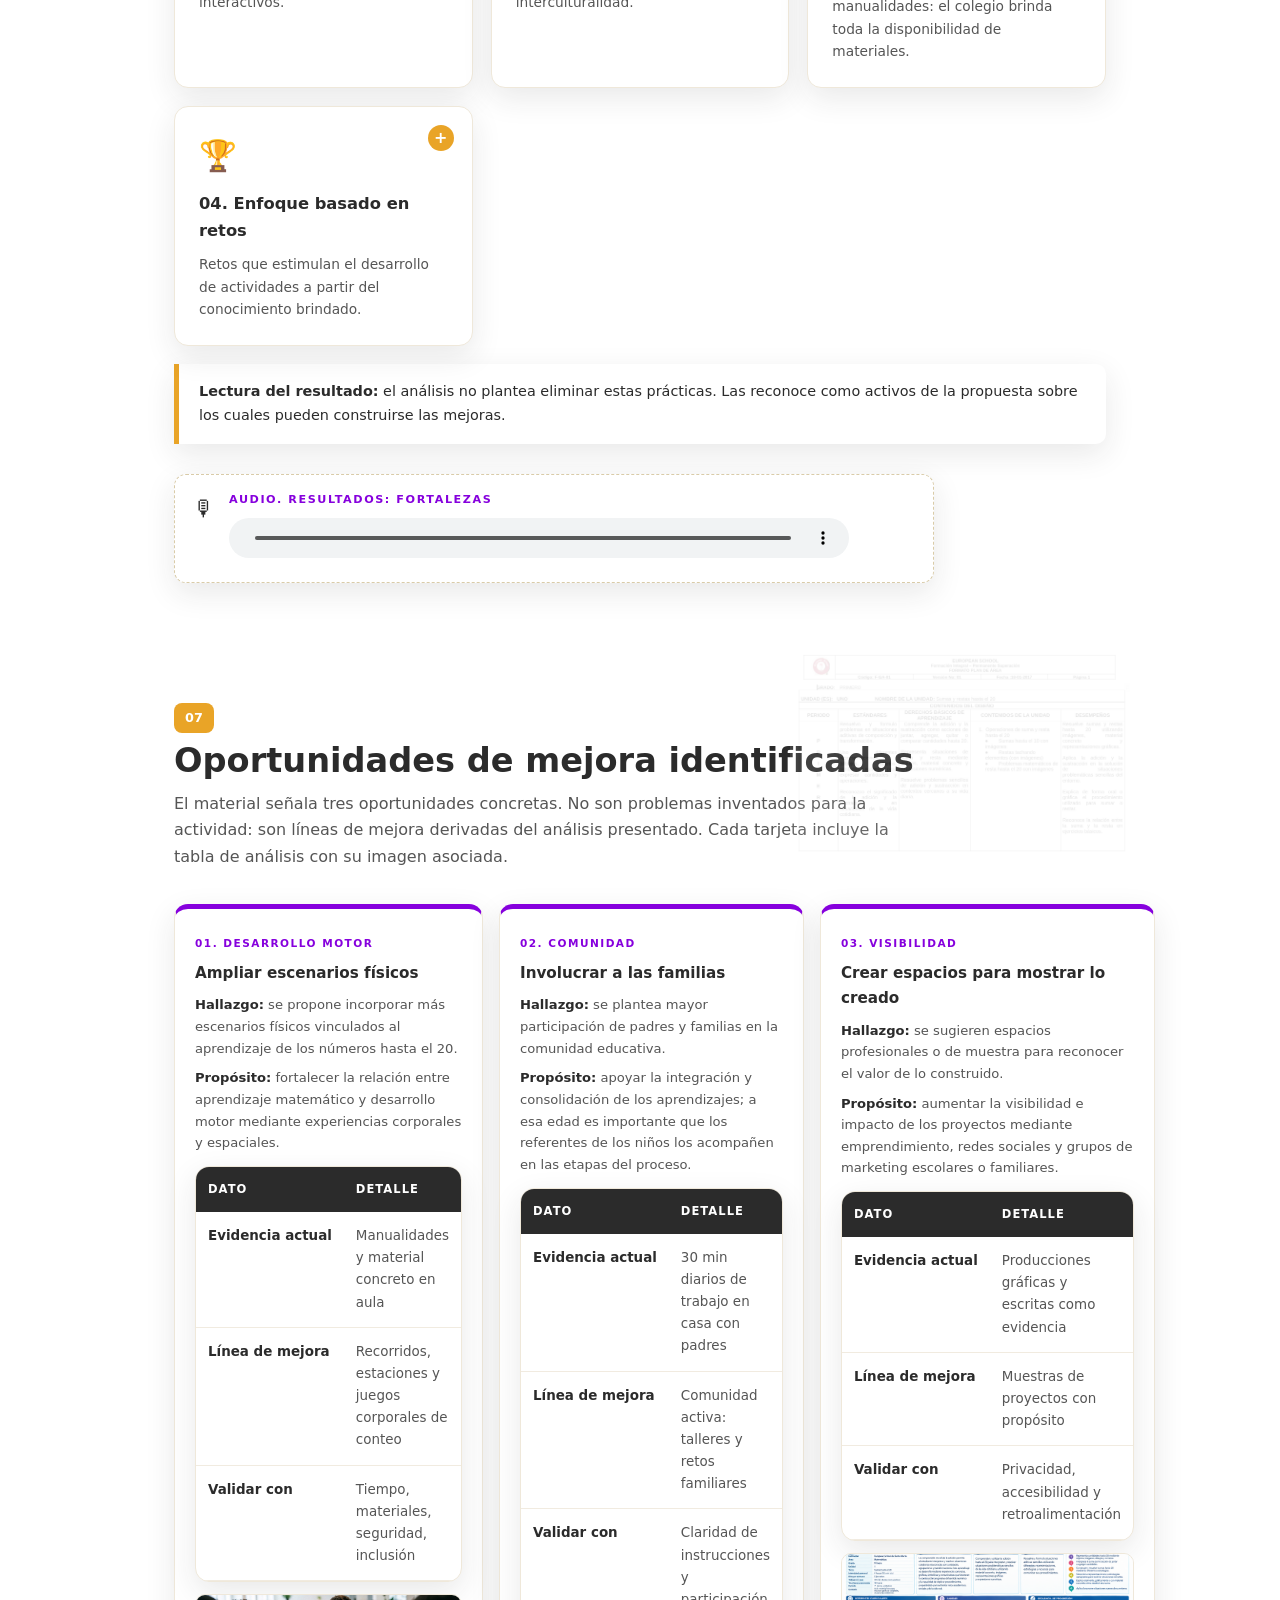
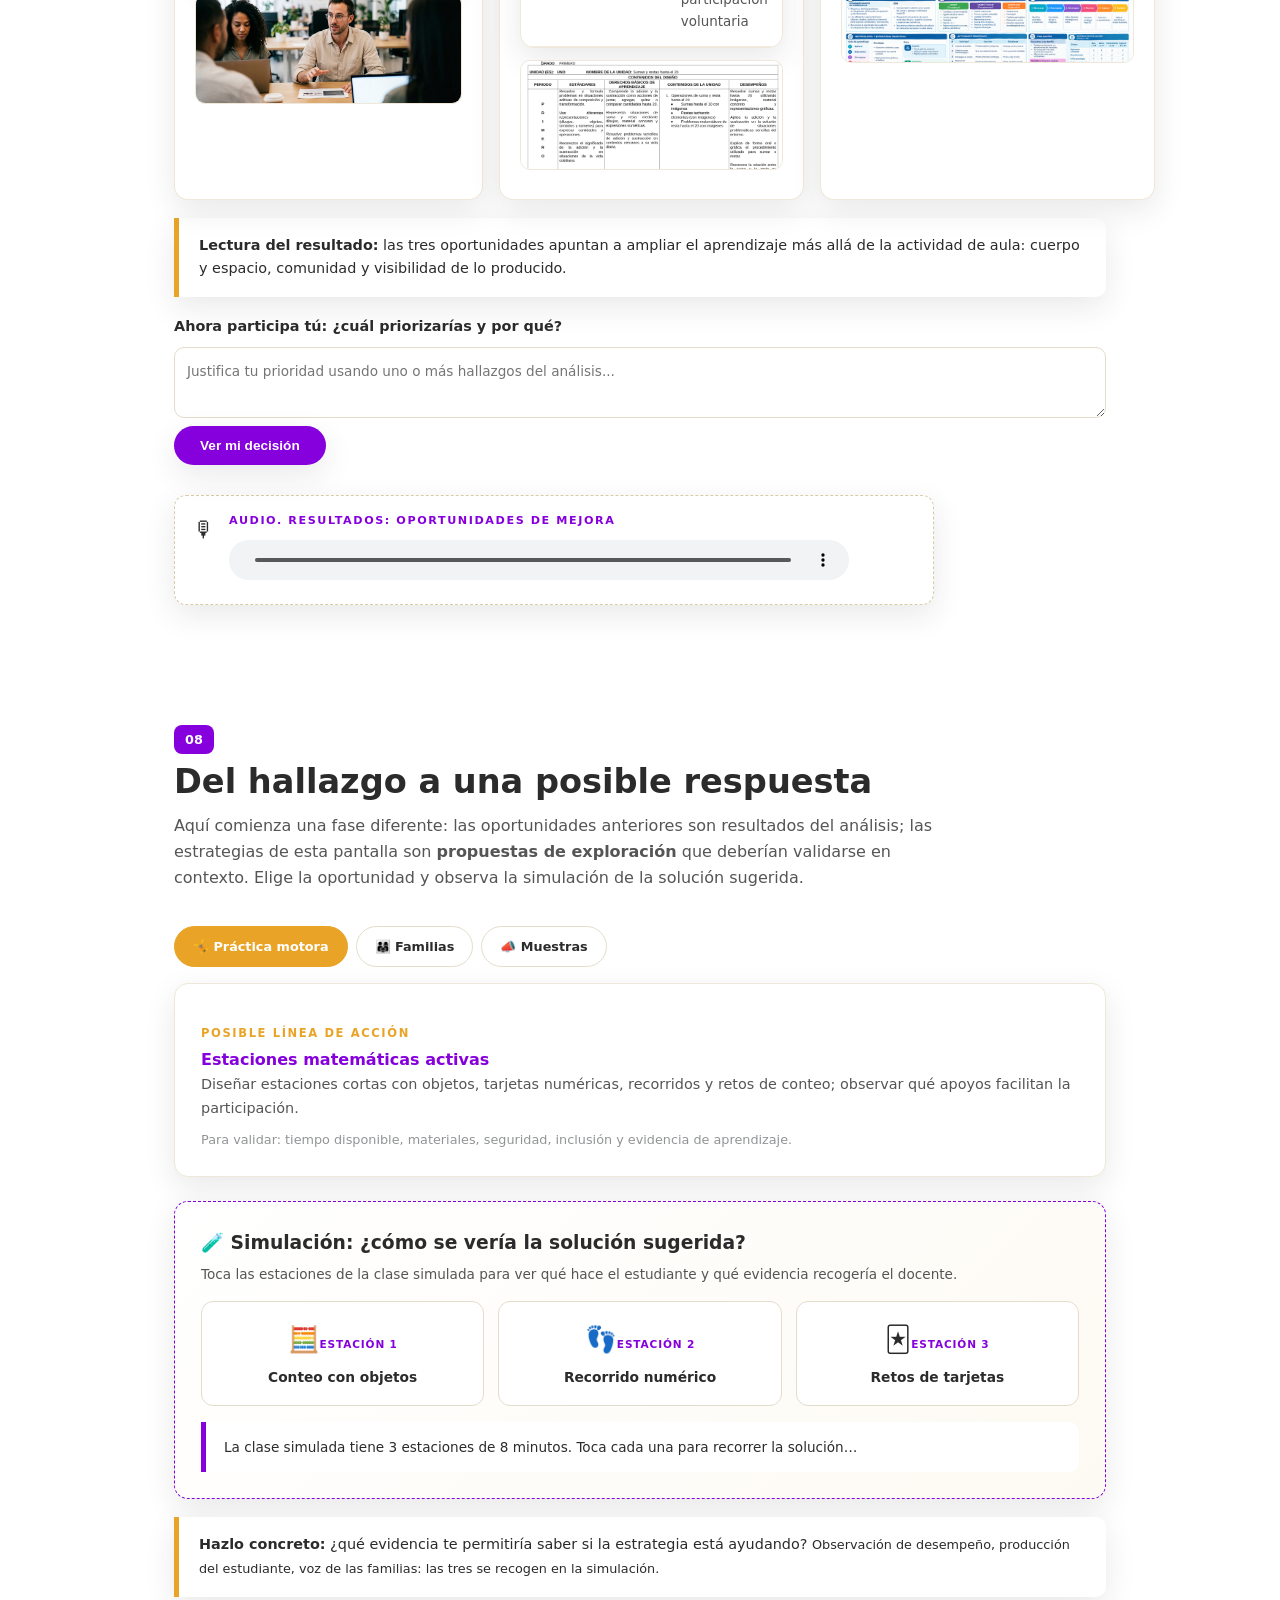
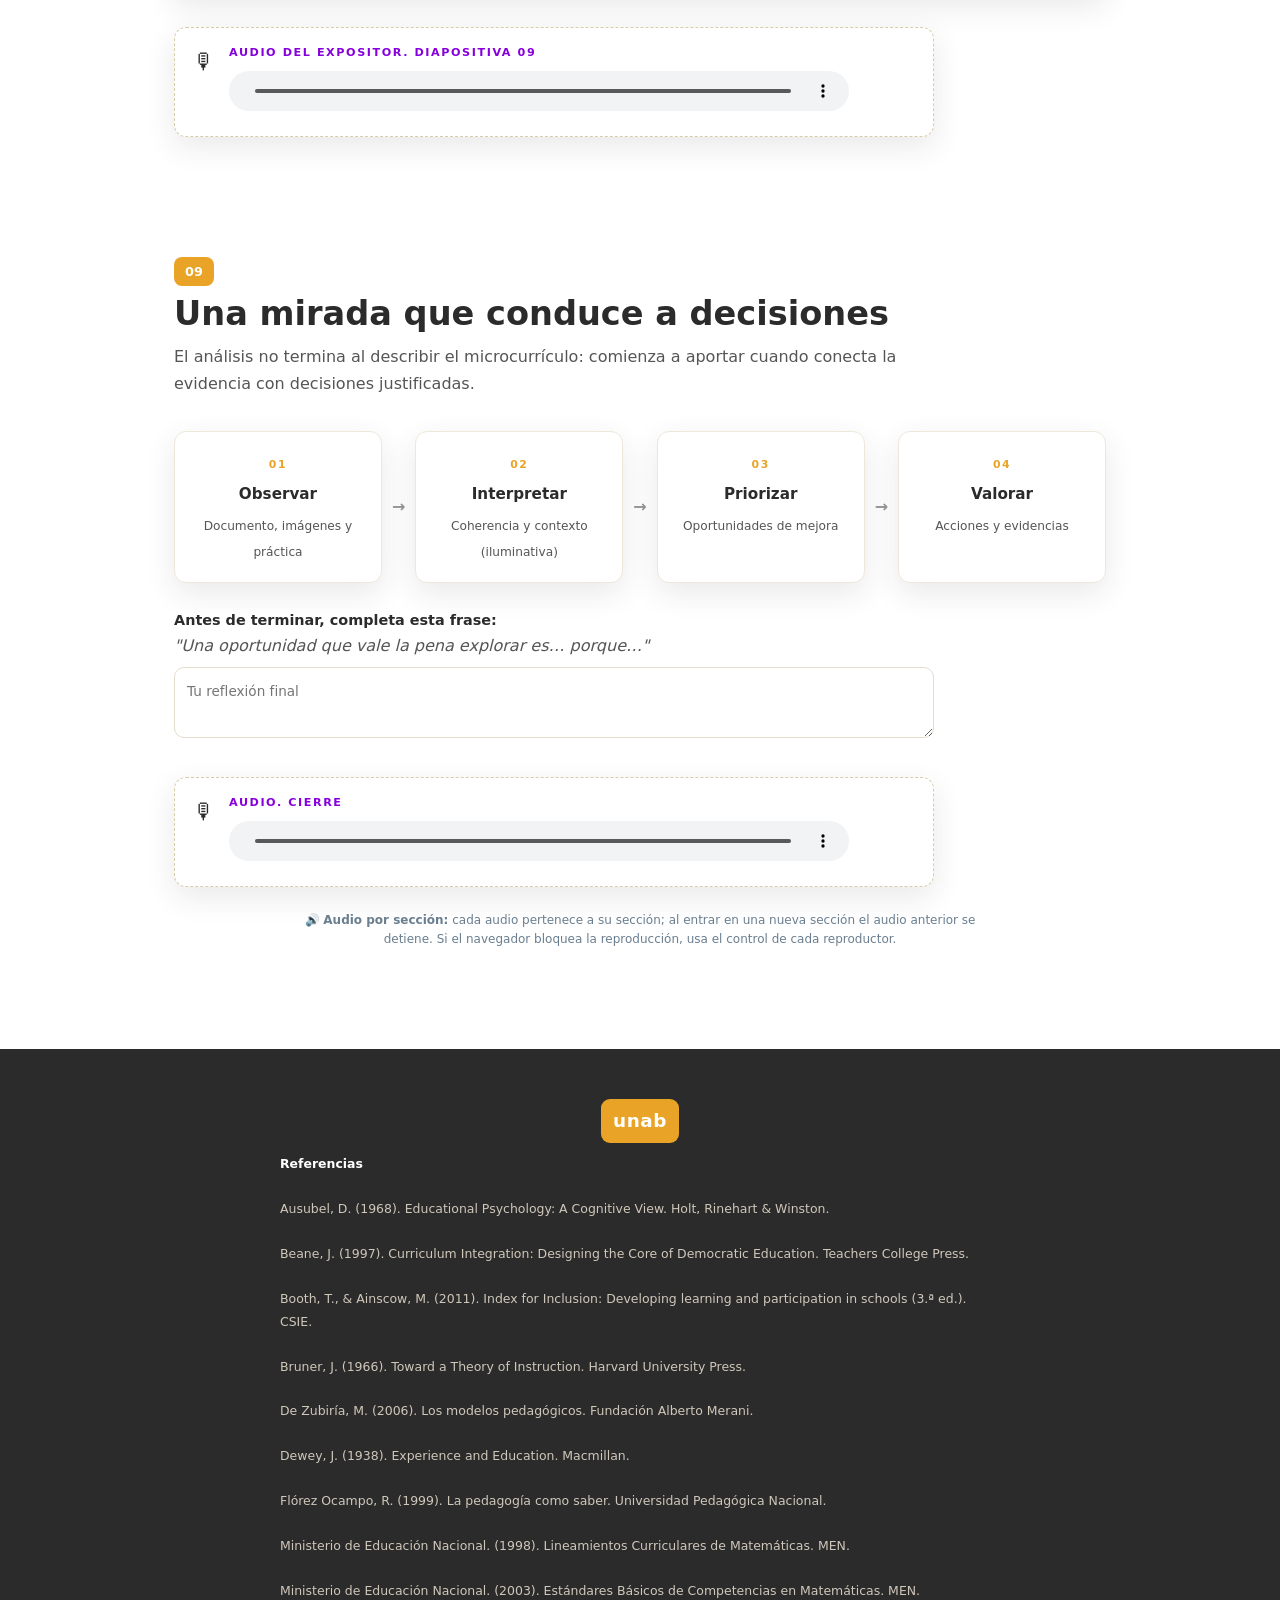
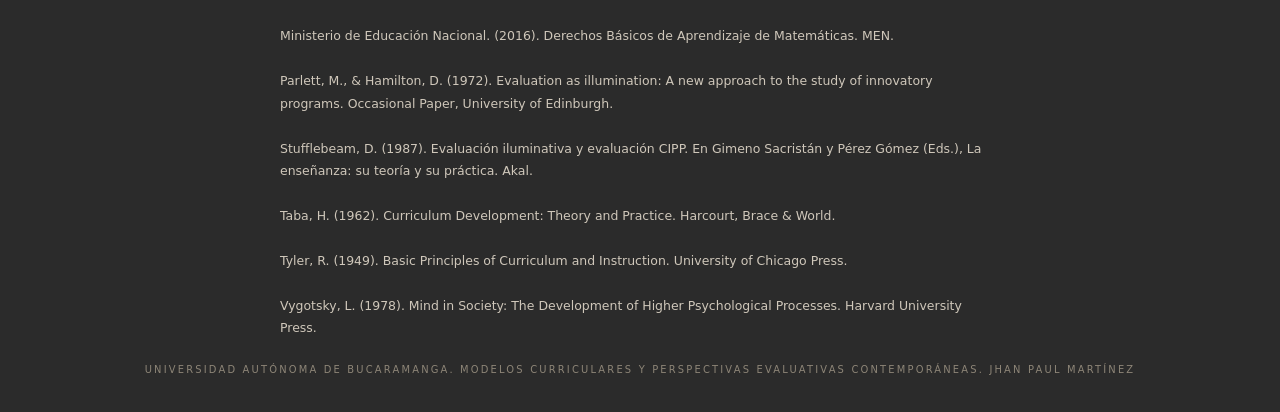
==== commit a1d63aff: "Update index.html" ====
--- a/index.html
+++ b/index.html
@@ -299,7 +299,7 @@
 
 <!-- ============ S2: EL DOCUMENTO ============ -->
 <section id="s2">
-  <img class="" src="microcurriculo_panel.png" alt="">
+  
   <div class="num rv"><span class="n m">02</span></div>
   <h2 class="rv">El microcurrículo analizado: Matemáticas 1° (Sumas hasta el 20) </h2>
   <img class="tn" src="microcurriculo_panel.png" alt="">
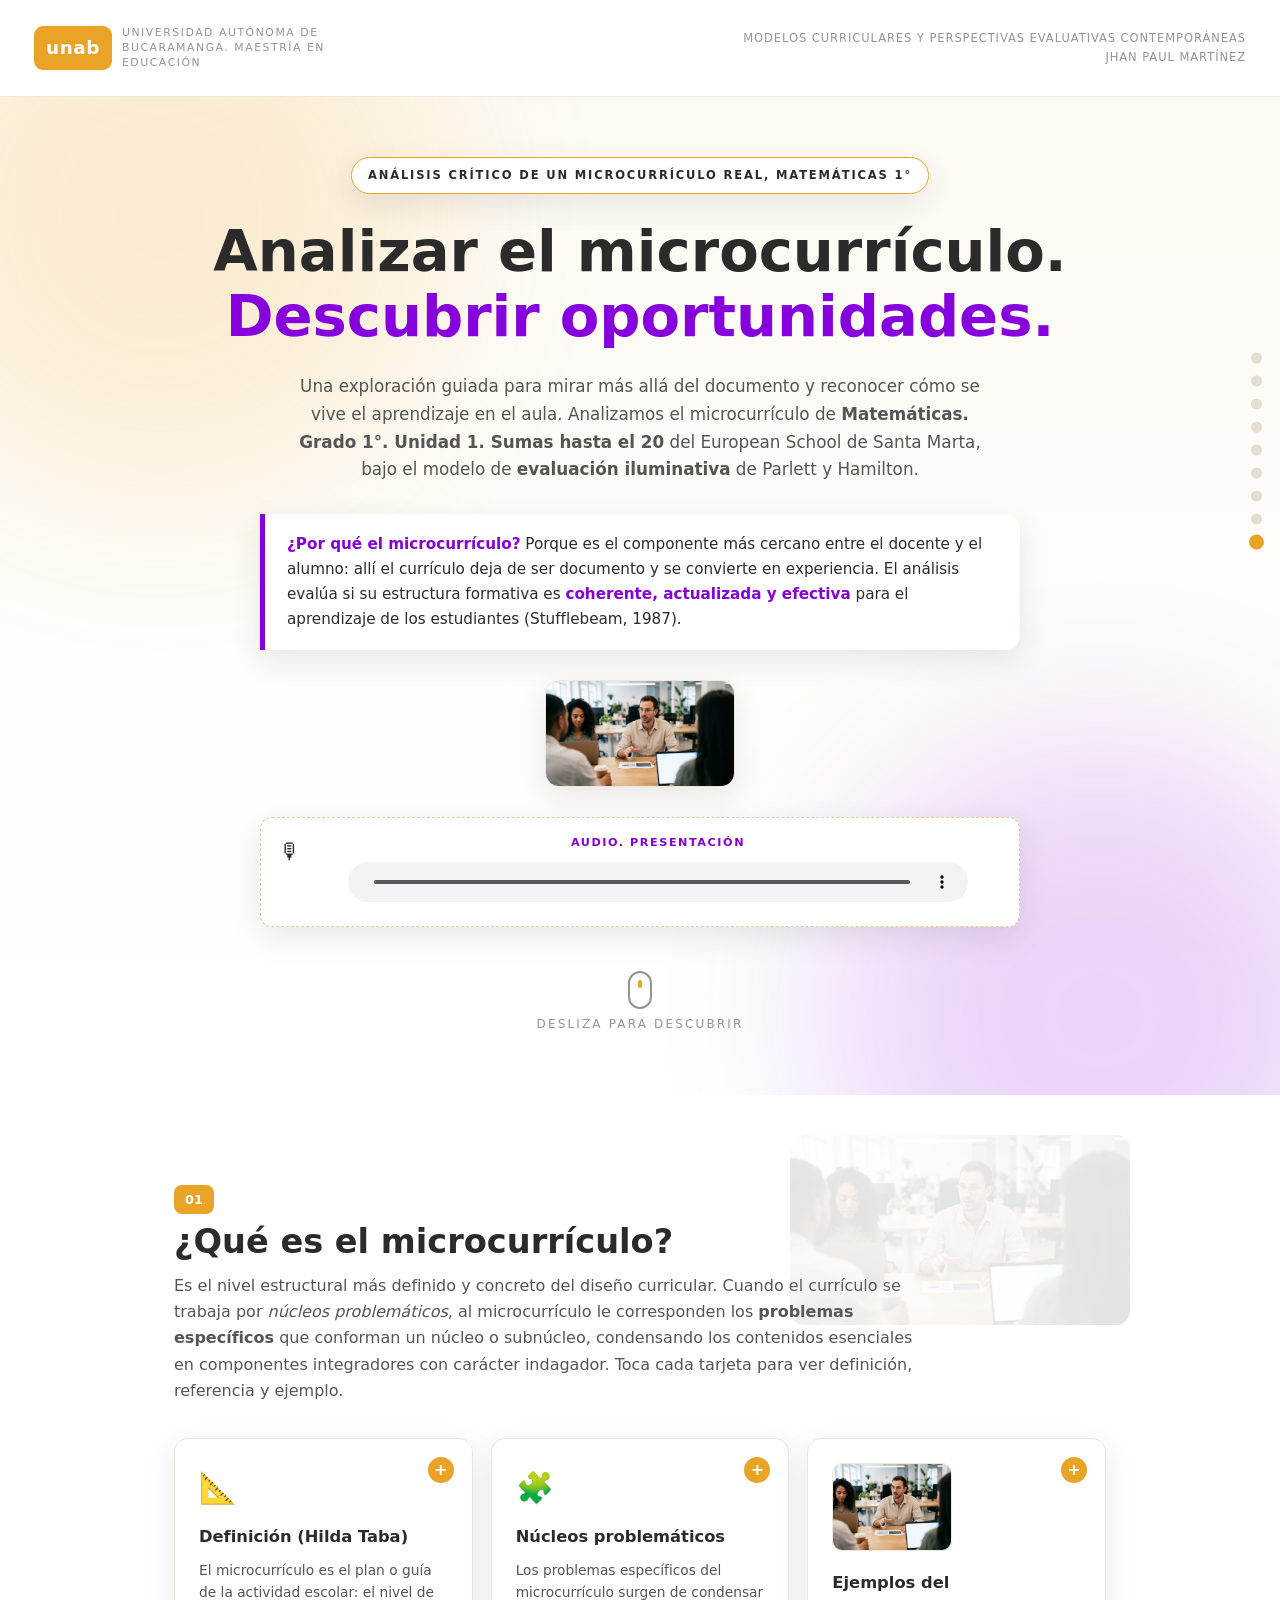
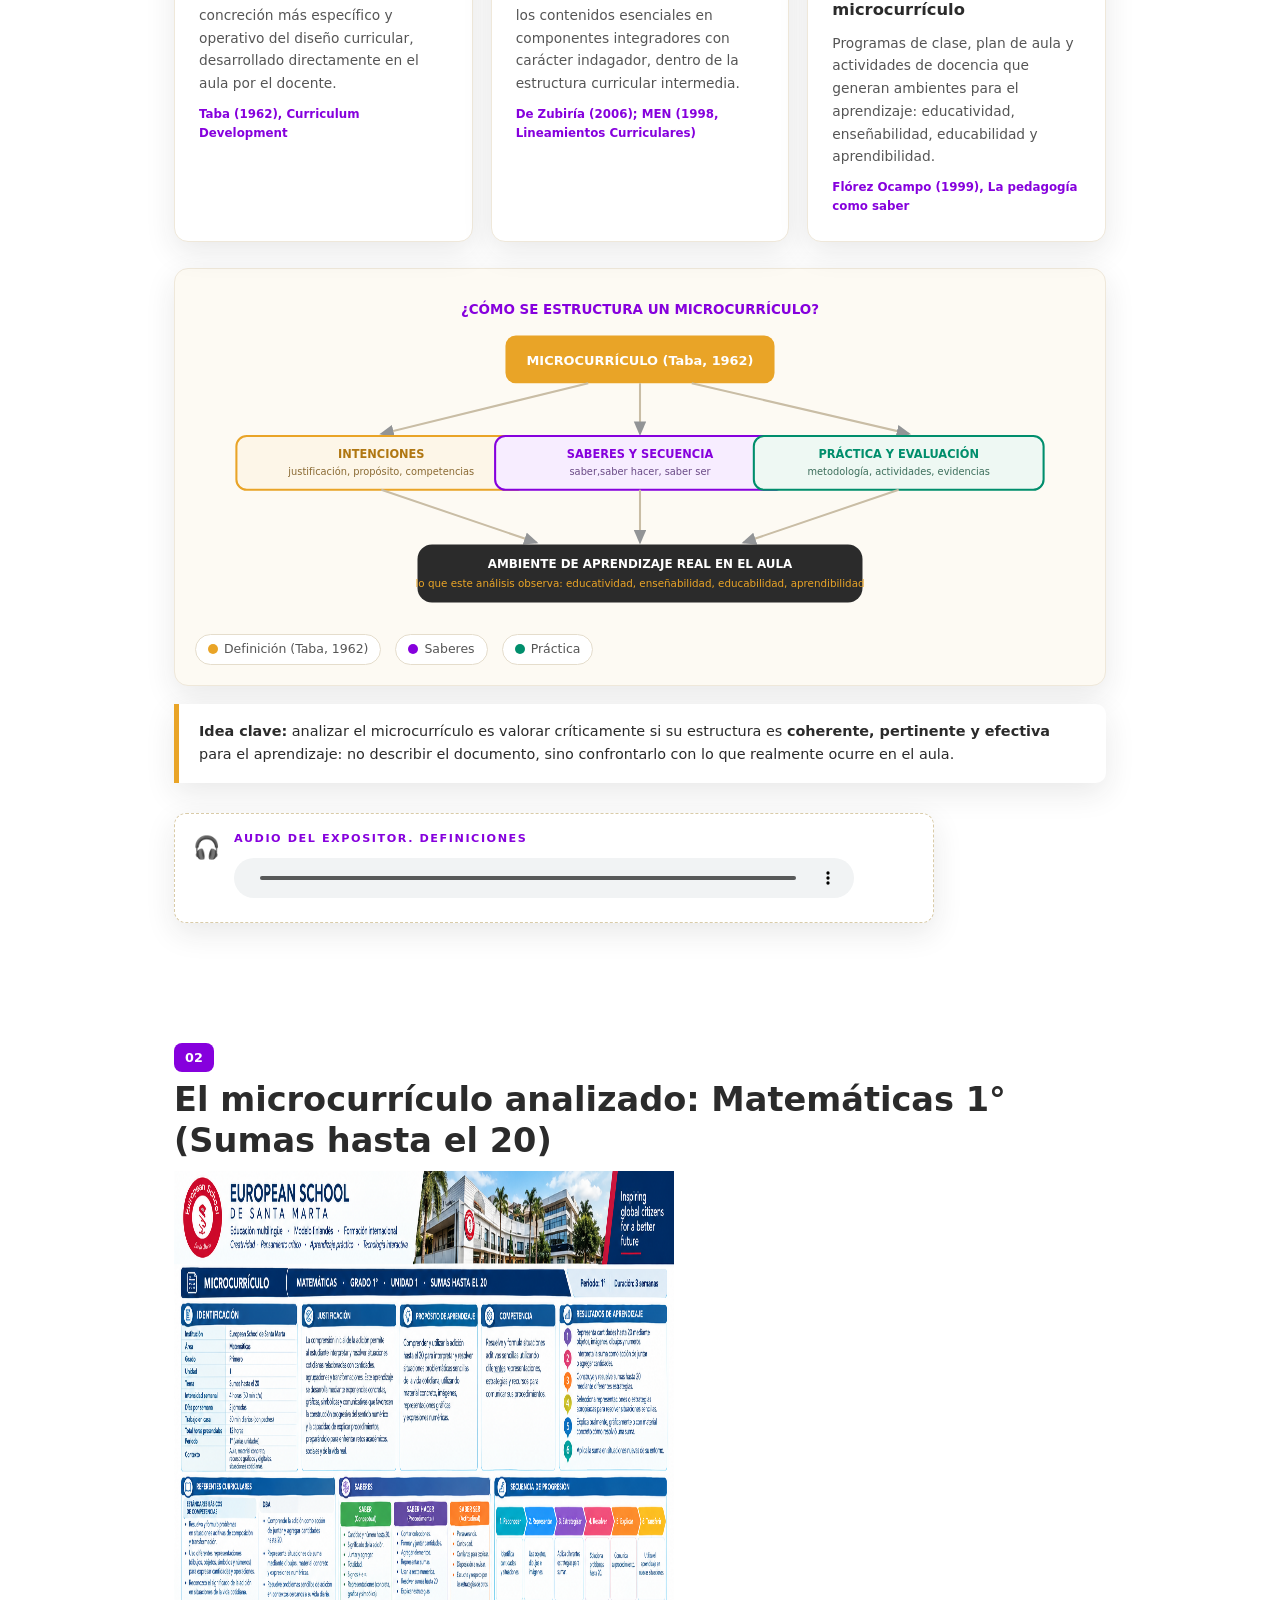
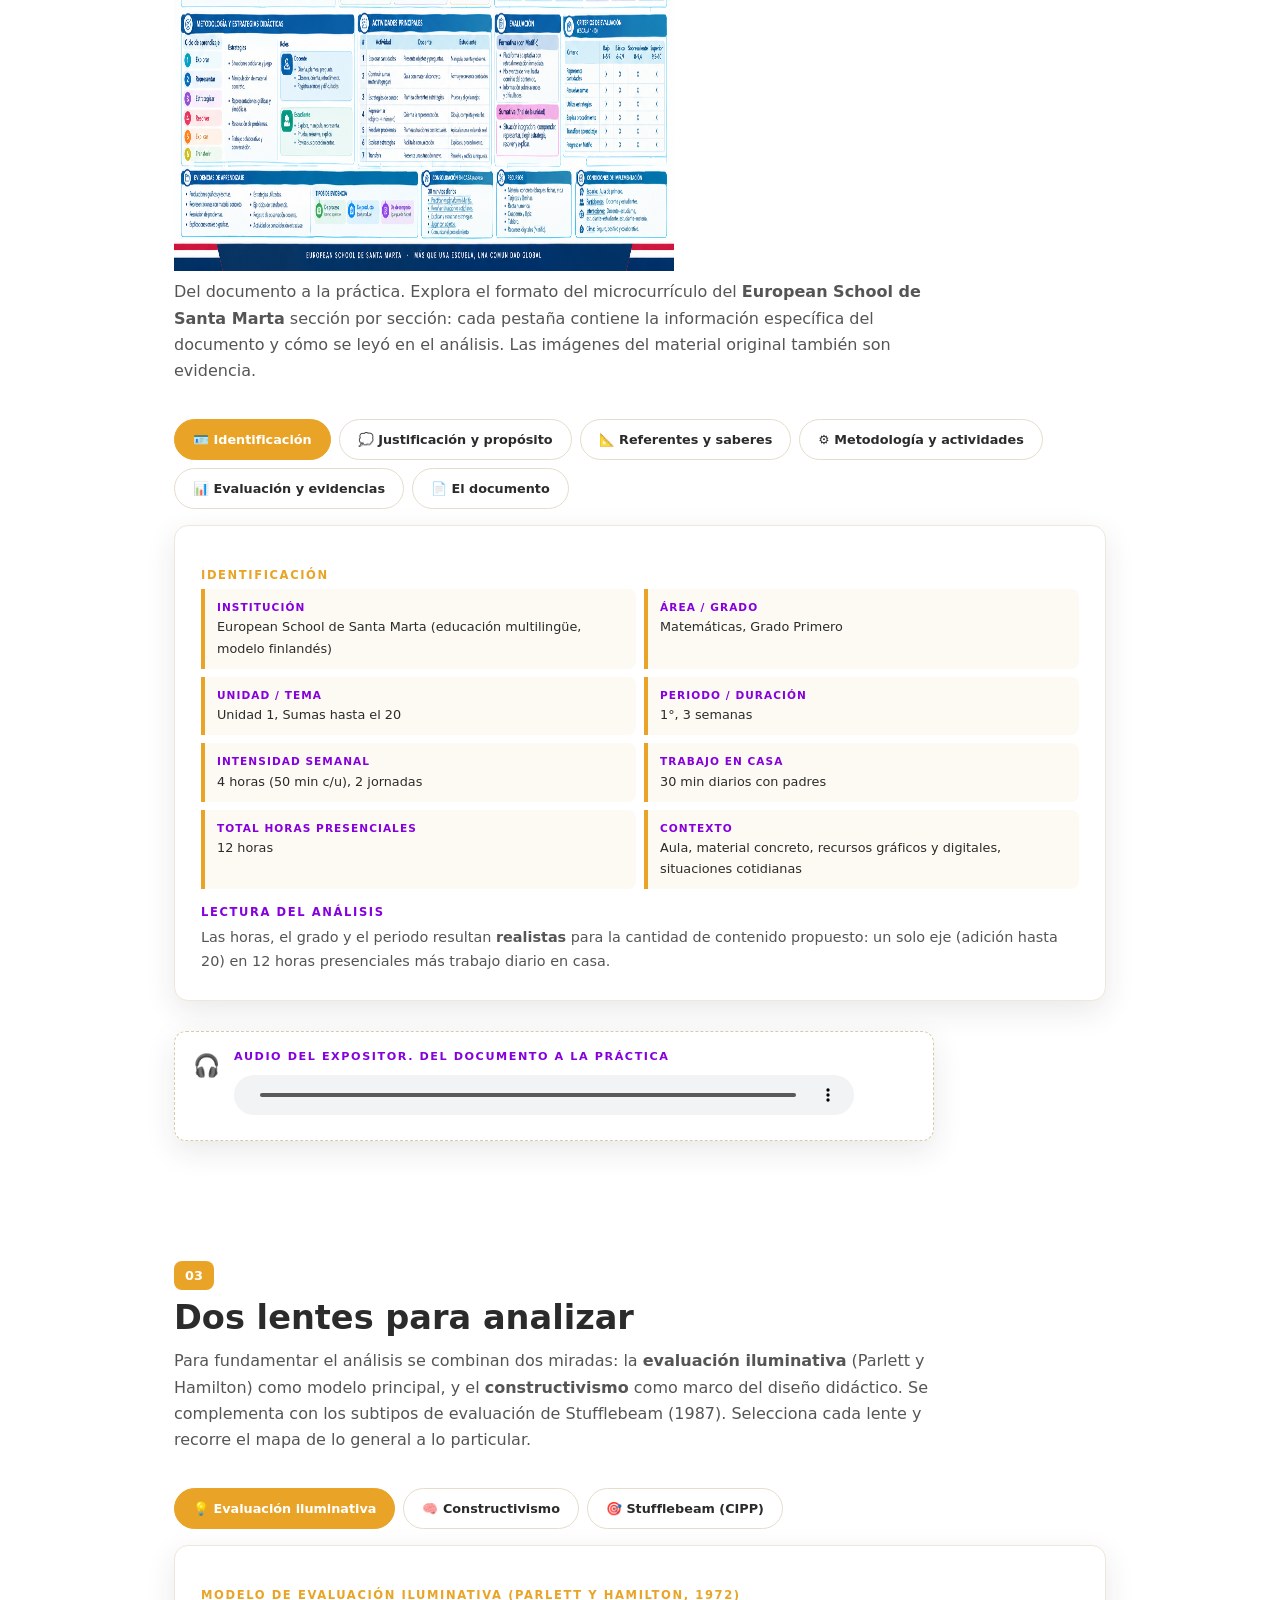
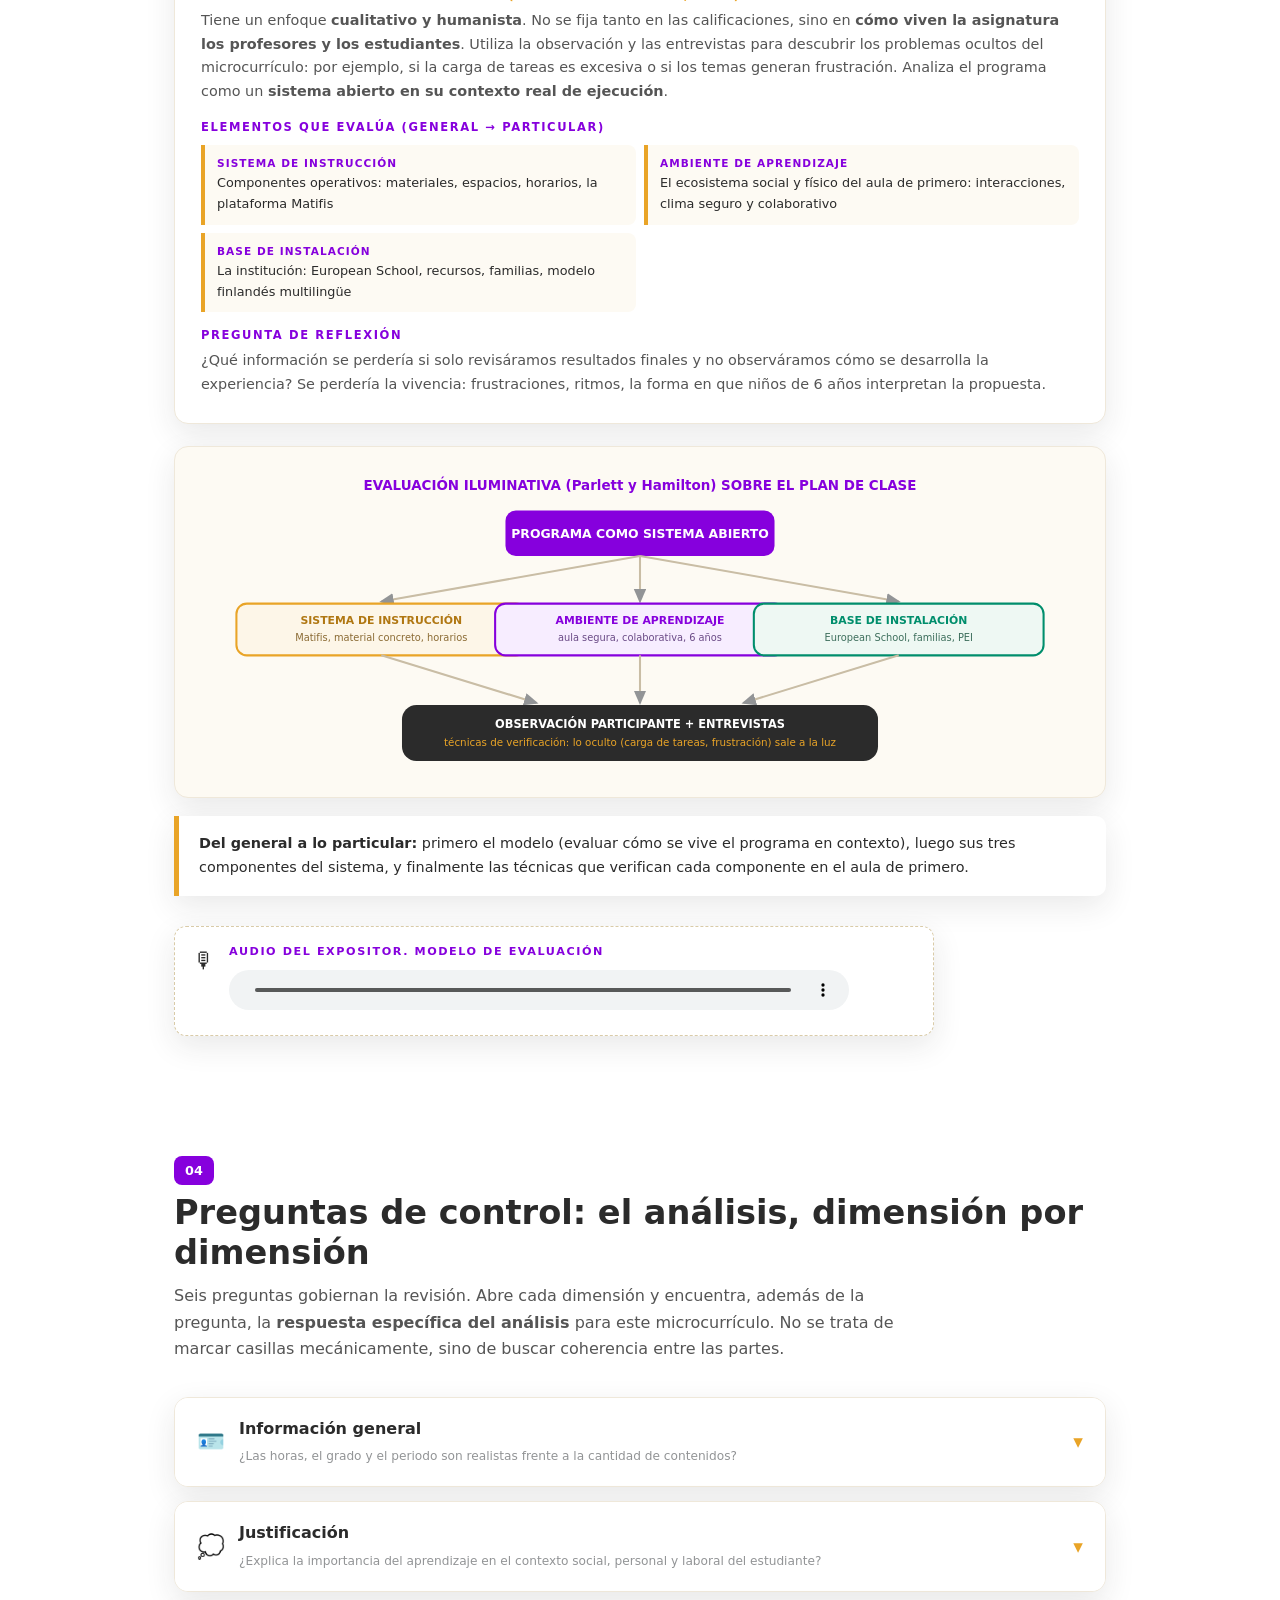
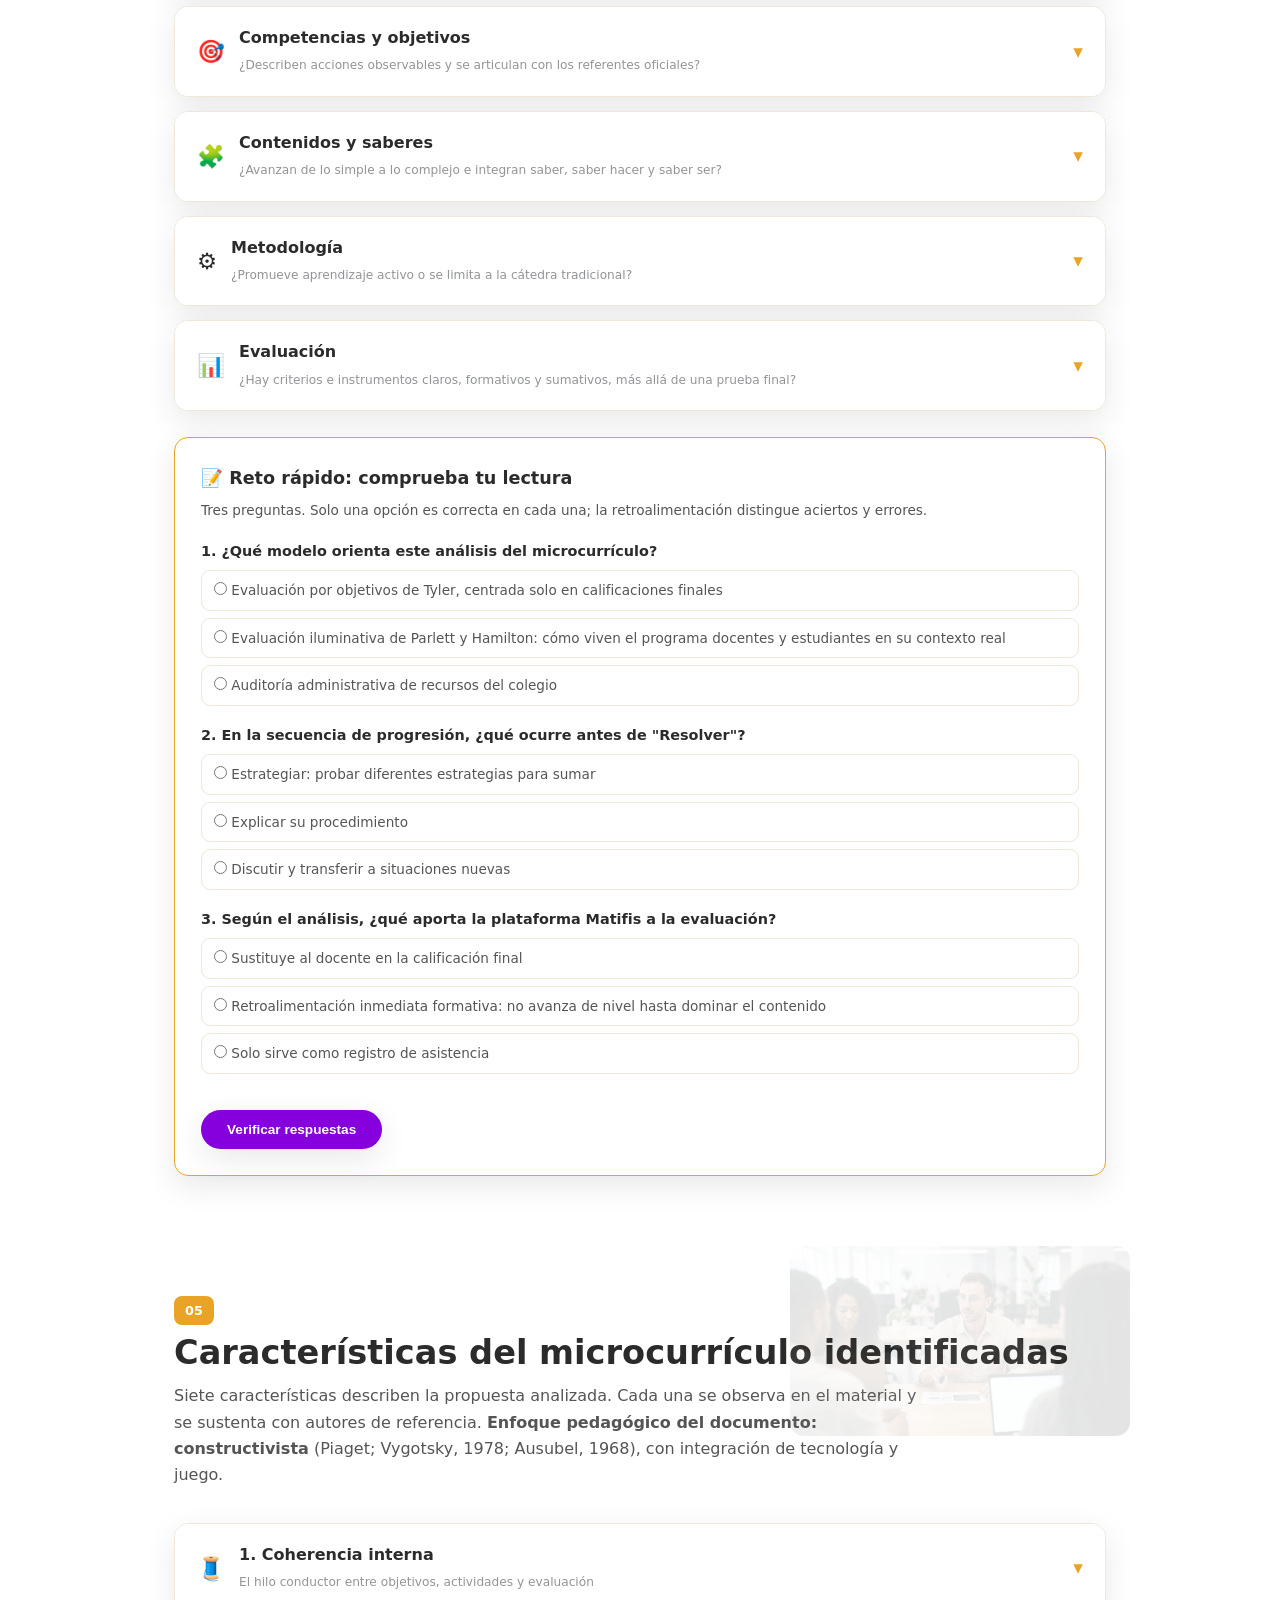
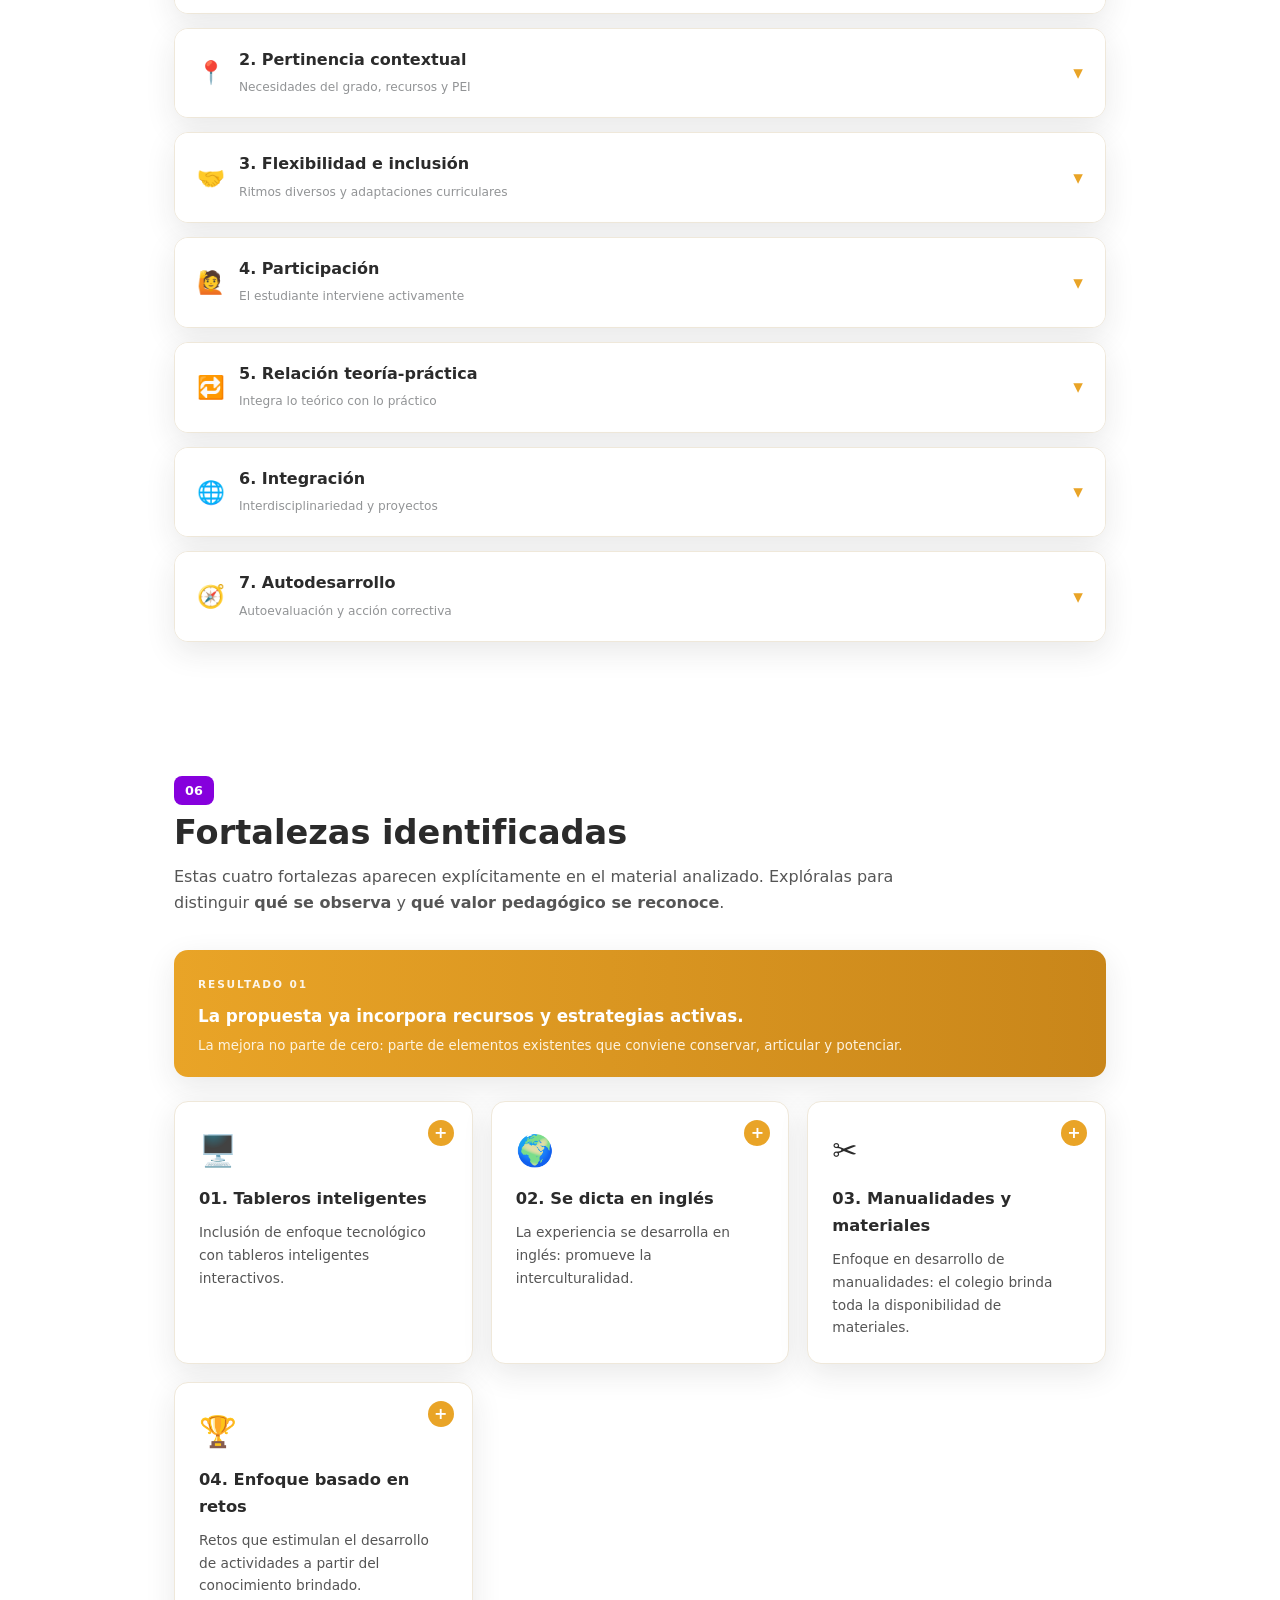
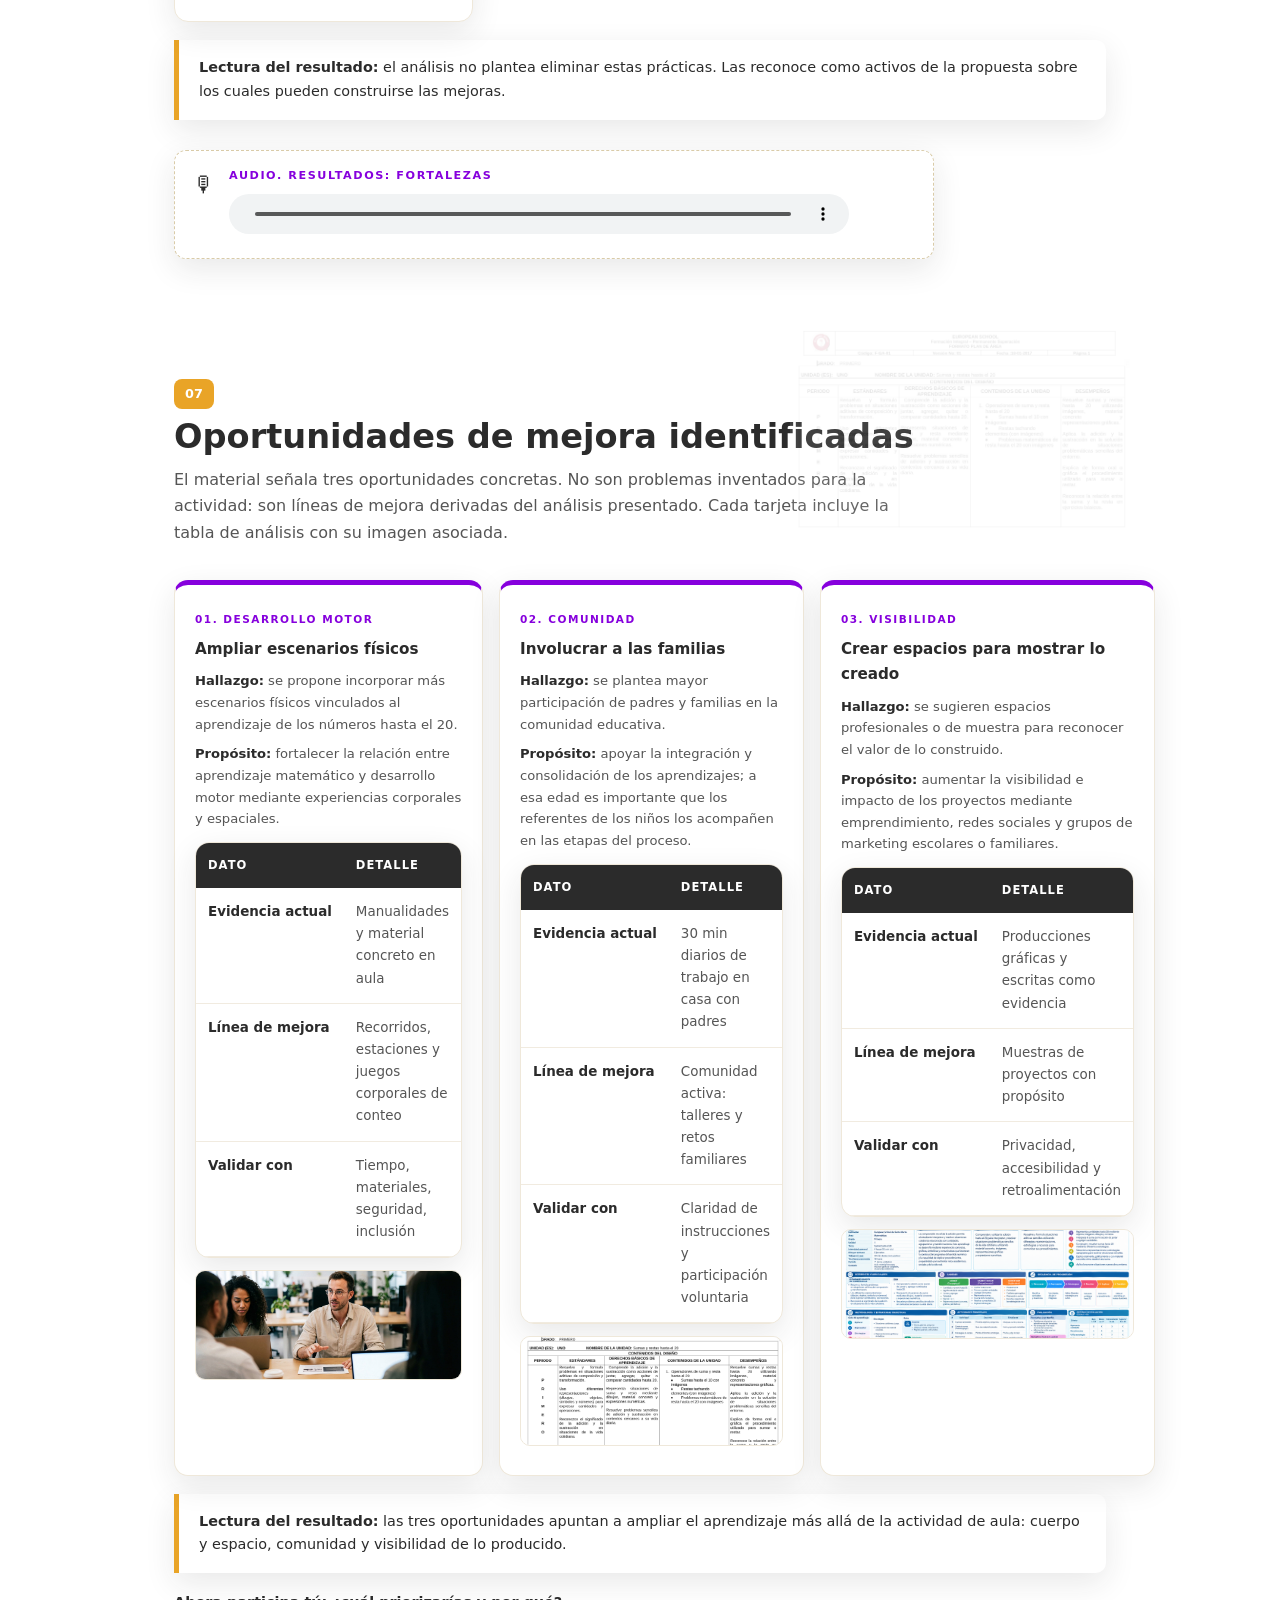
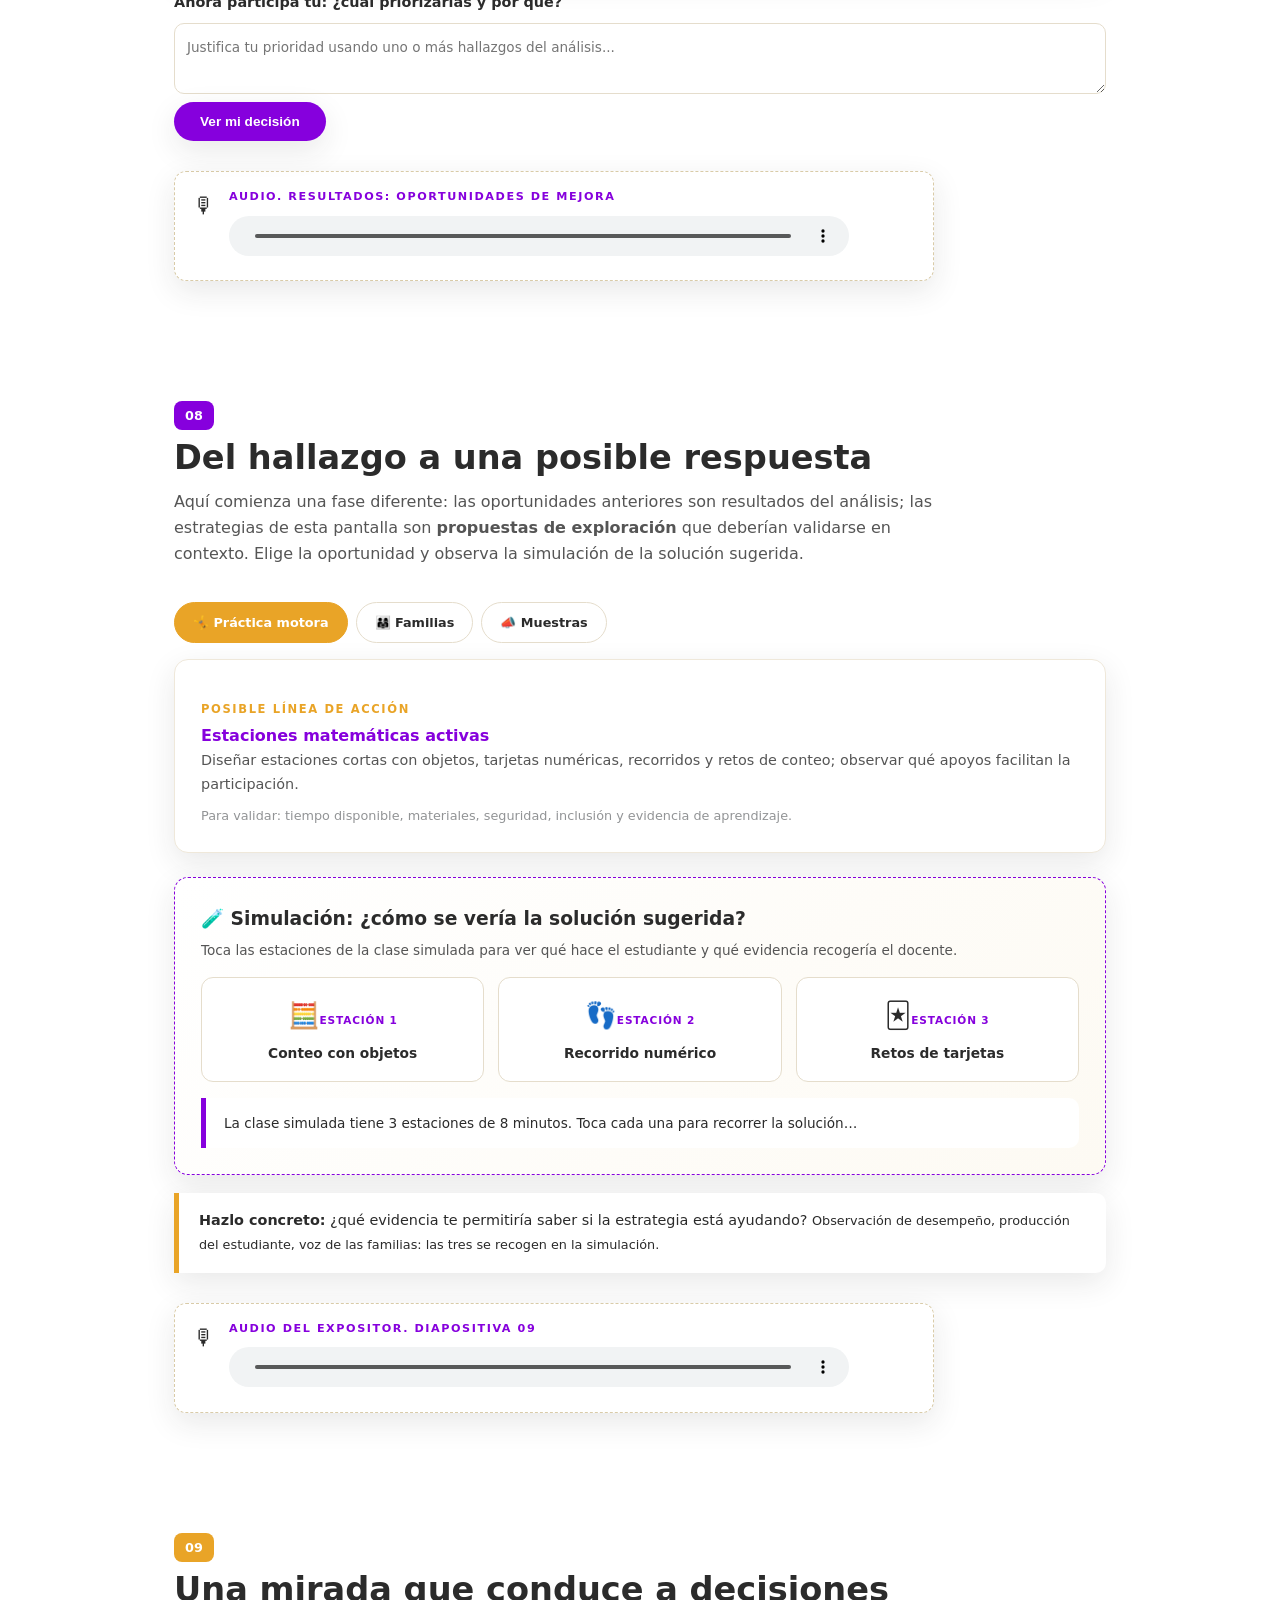
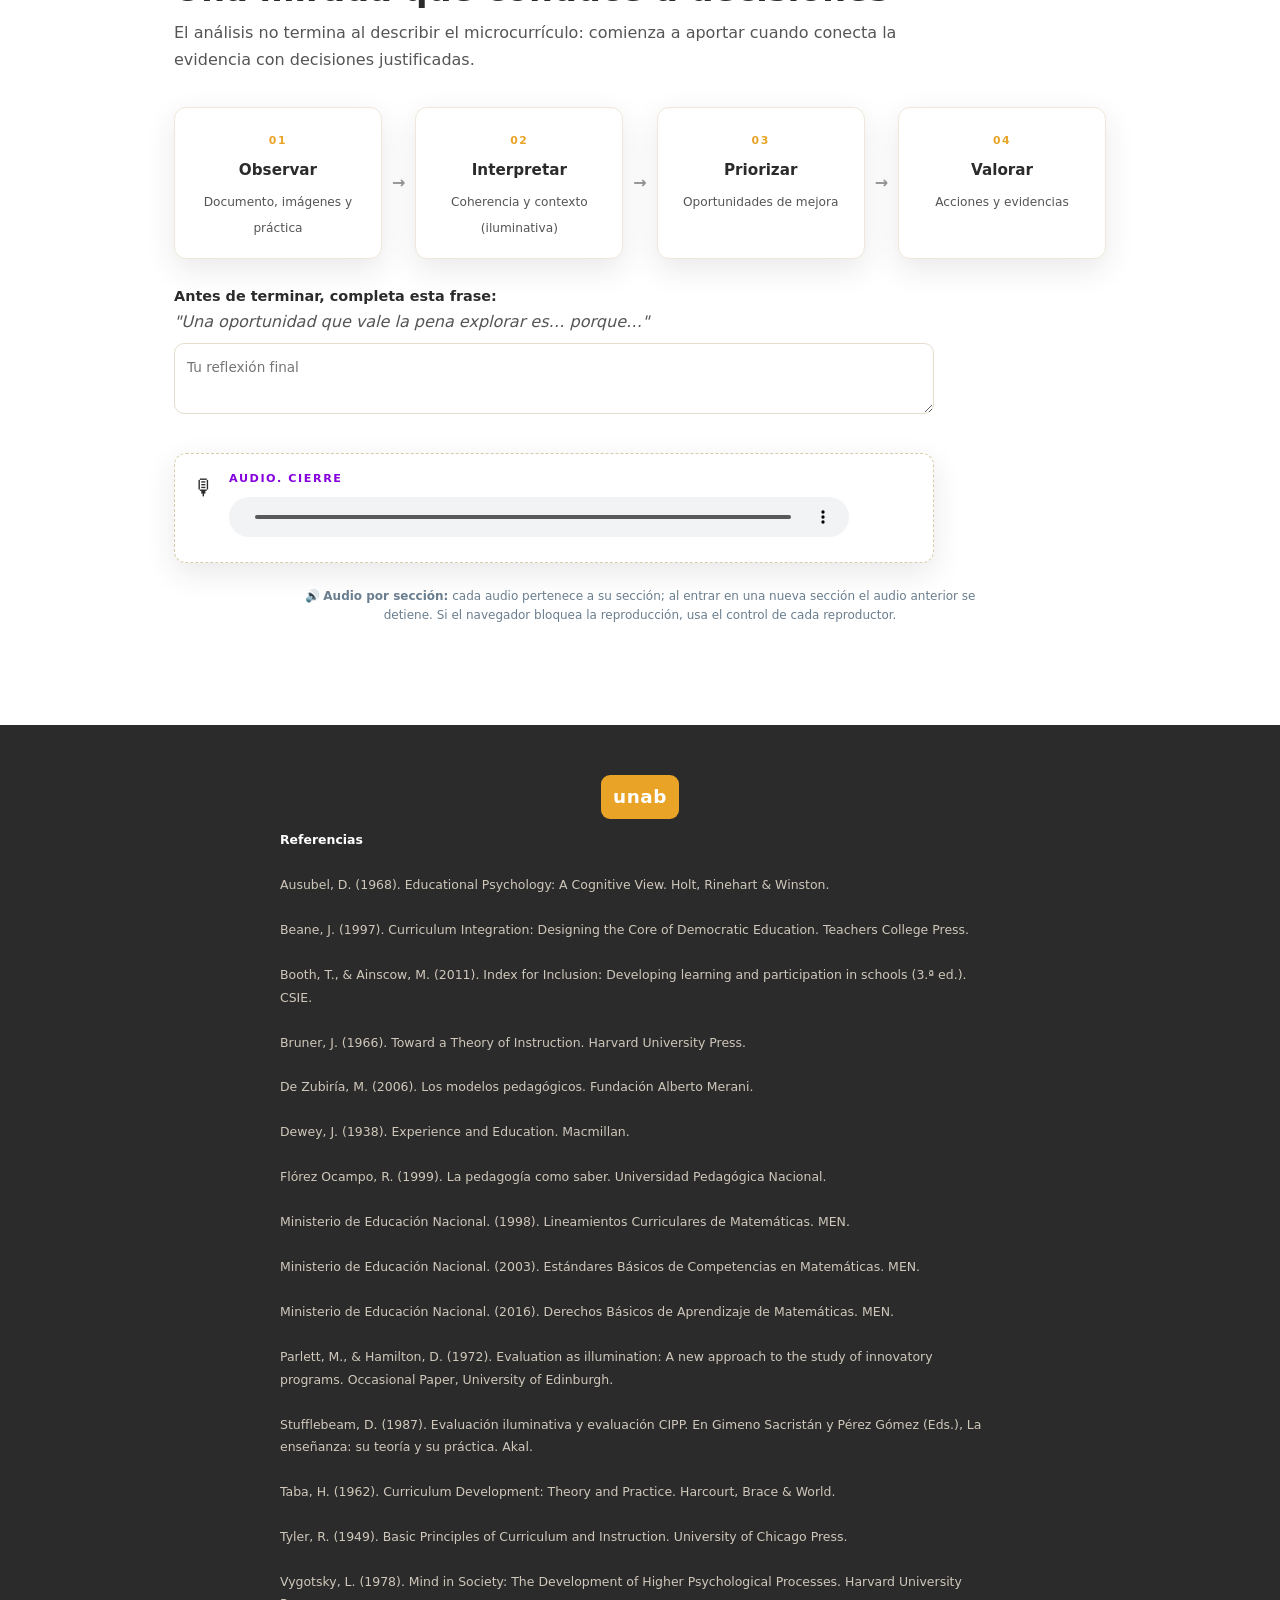
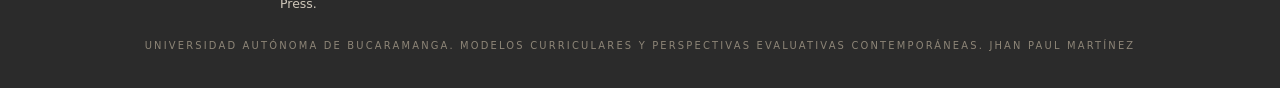
==== commit 97967834: "Add width and height to microcurriculum image Added width and height attributes to the image for bet" ====
--- a/index.html
+++ b/index.html
@@ -302,7 +302,7 @@
   
   <div class="num rv"><span class="n m">02</span></div>
   <h2 class="rv">El microcurrículo analizado: Matemáticas 1° (Sumas hasta el 20) </h2>
-  <img class="tn" src="microcurriculo_panel.png" alt="">
+  <img class="tn" src="microcurriculo_panel.png" alt="" width="500" height="700">
   <p class="lead rv d1">Del documento a la práctica. Explora el formato del microcurrículo del <b>European School de Santa Marta</b> sección por sección: cada pestaña contiene la información específica del documento y cómo se leyó en el análisis. Las imágenes del material original también son evidencia.</p>
   
   <div class="rv d2">
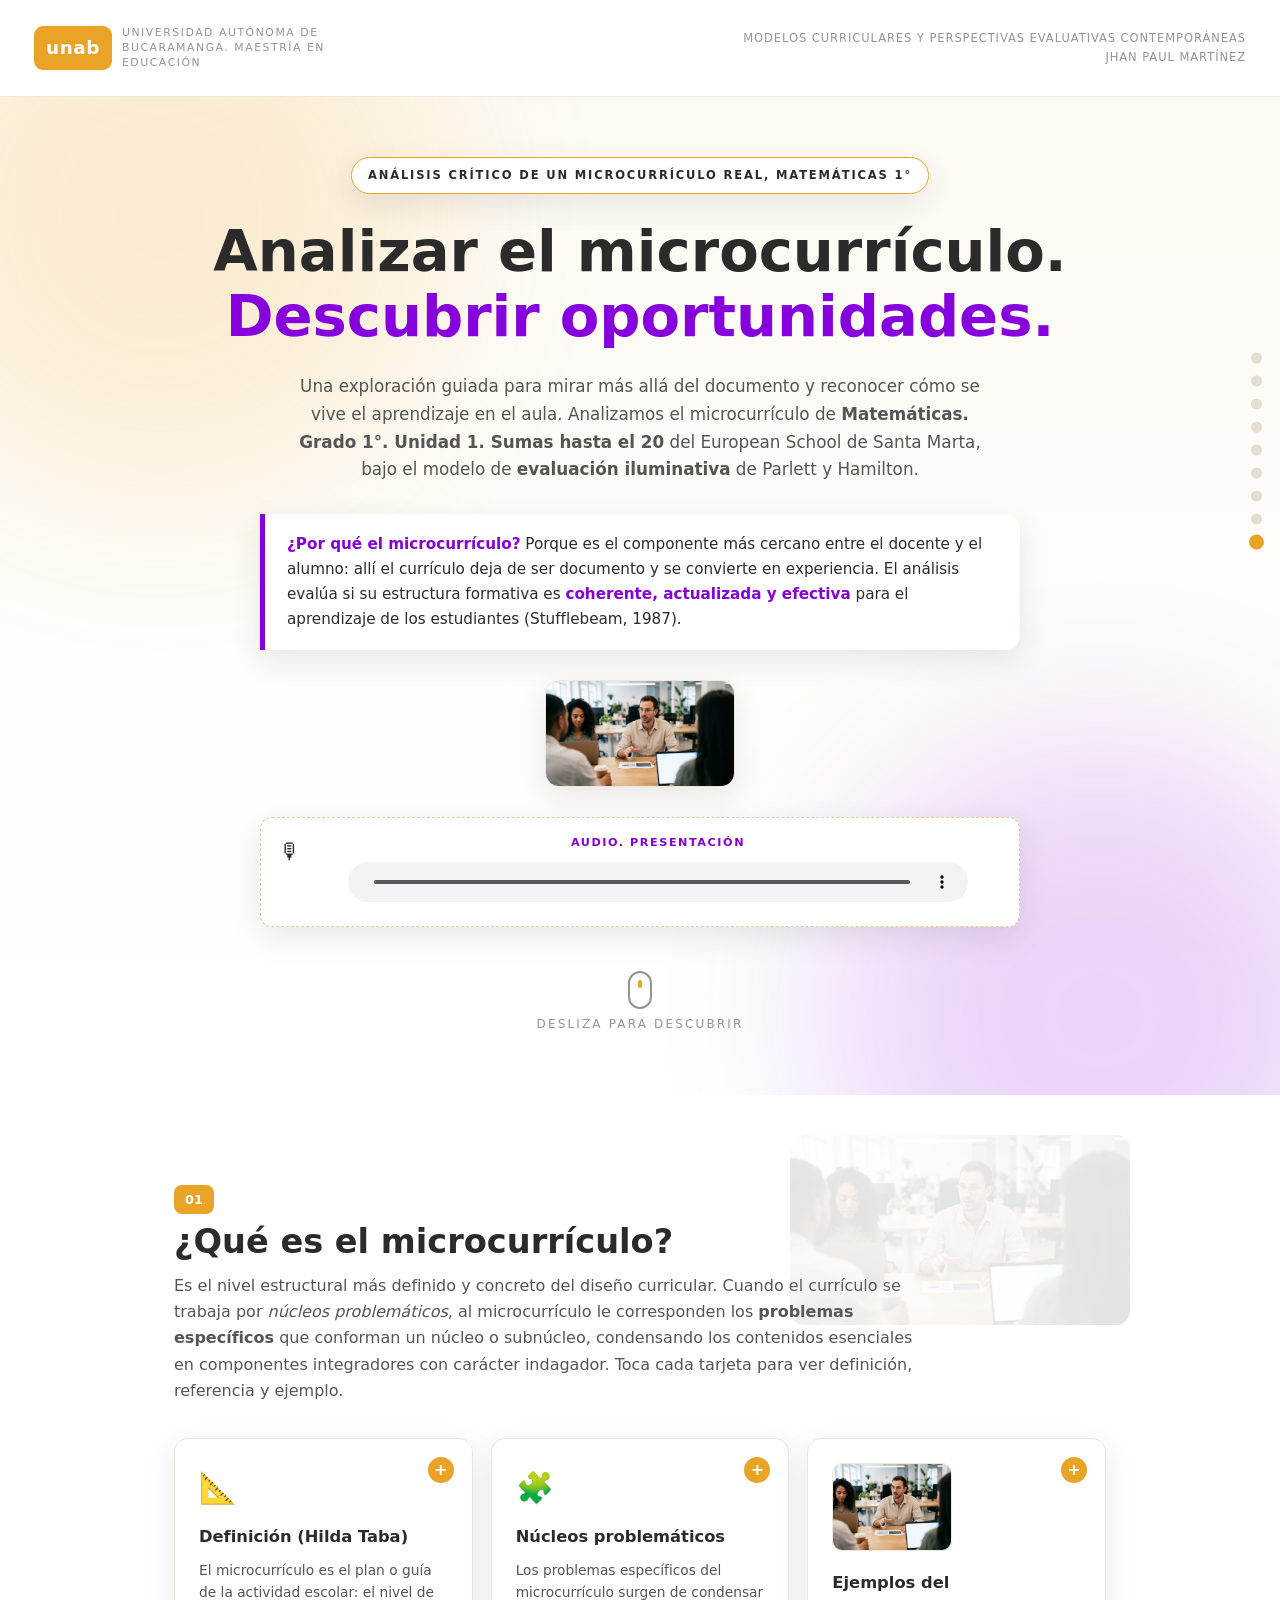
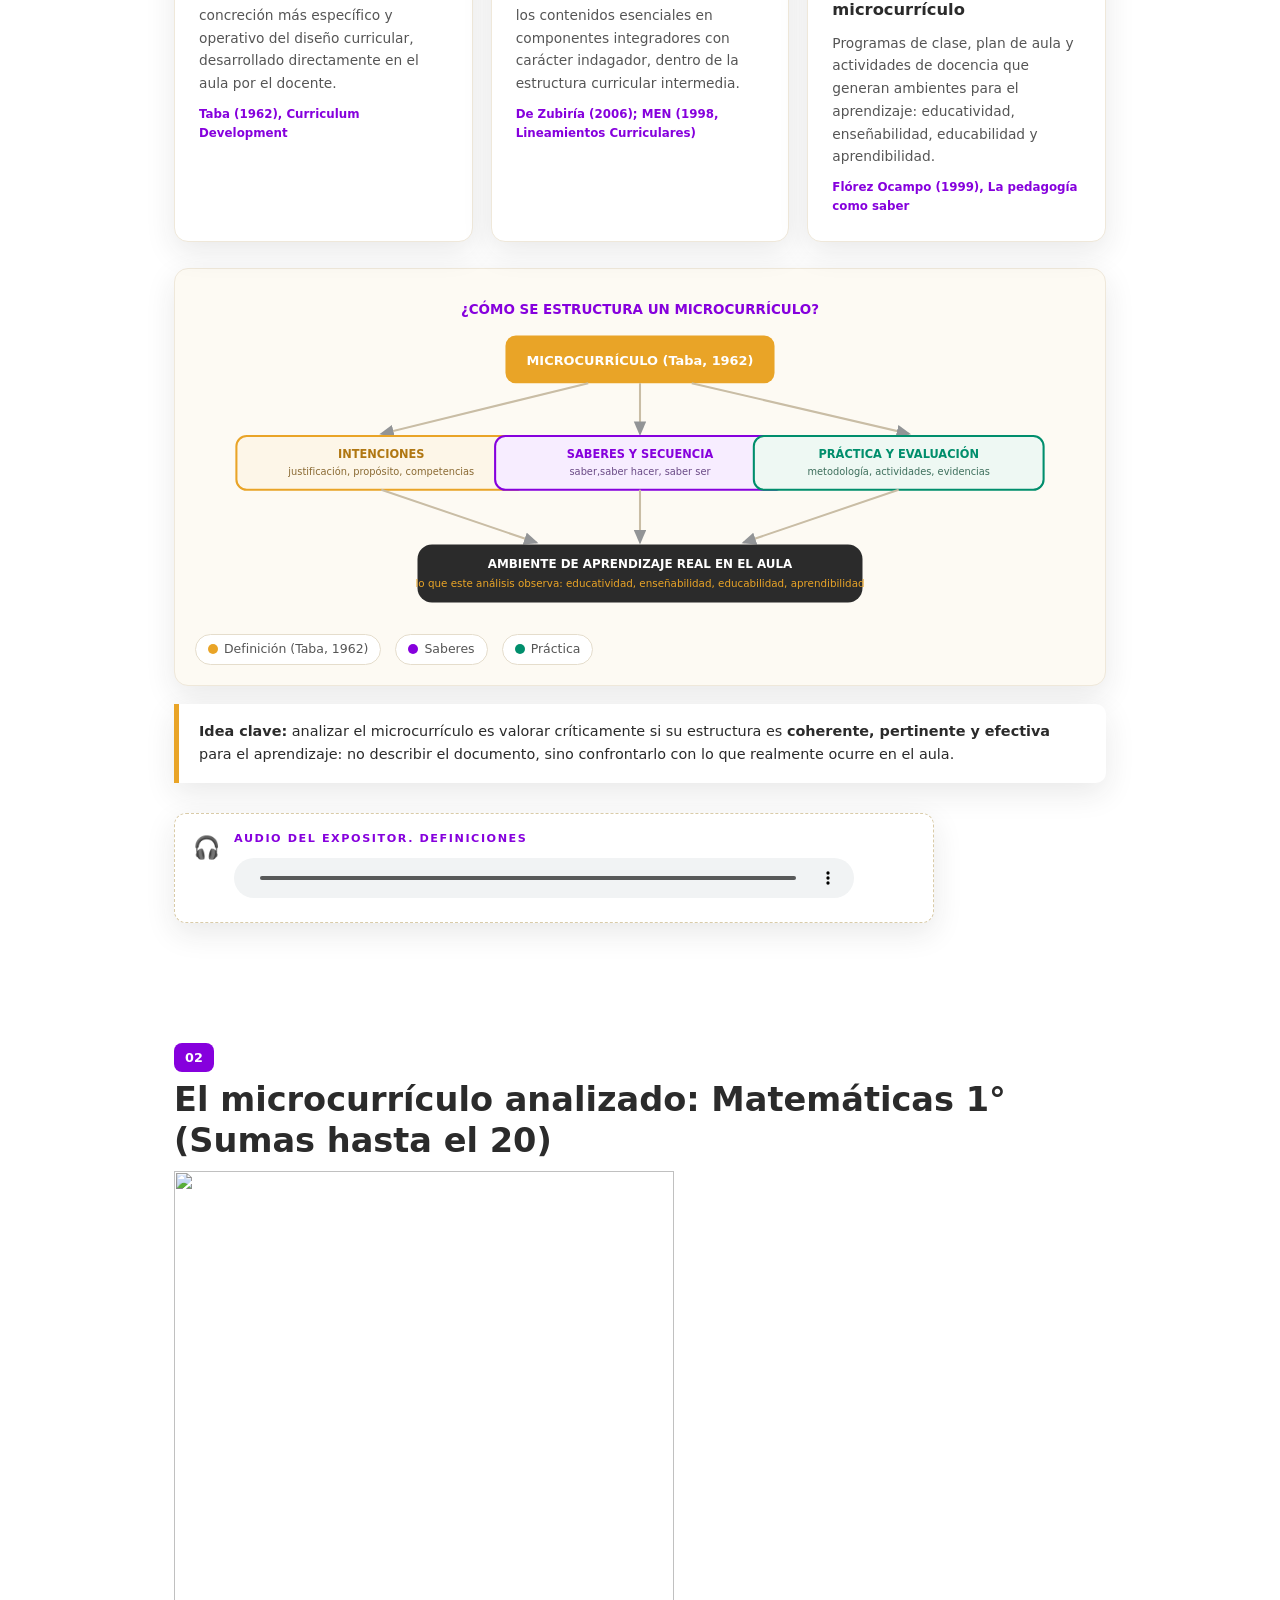
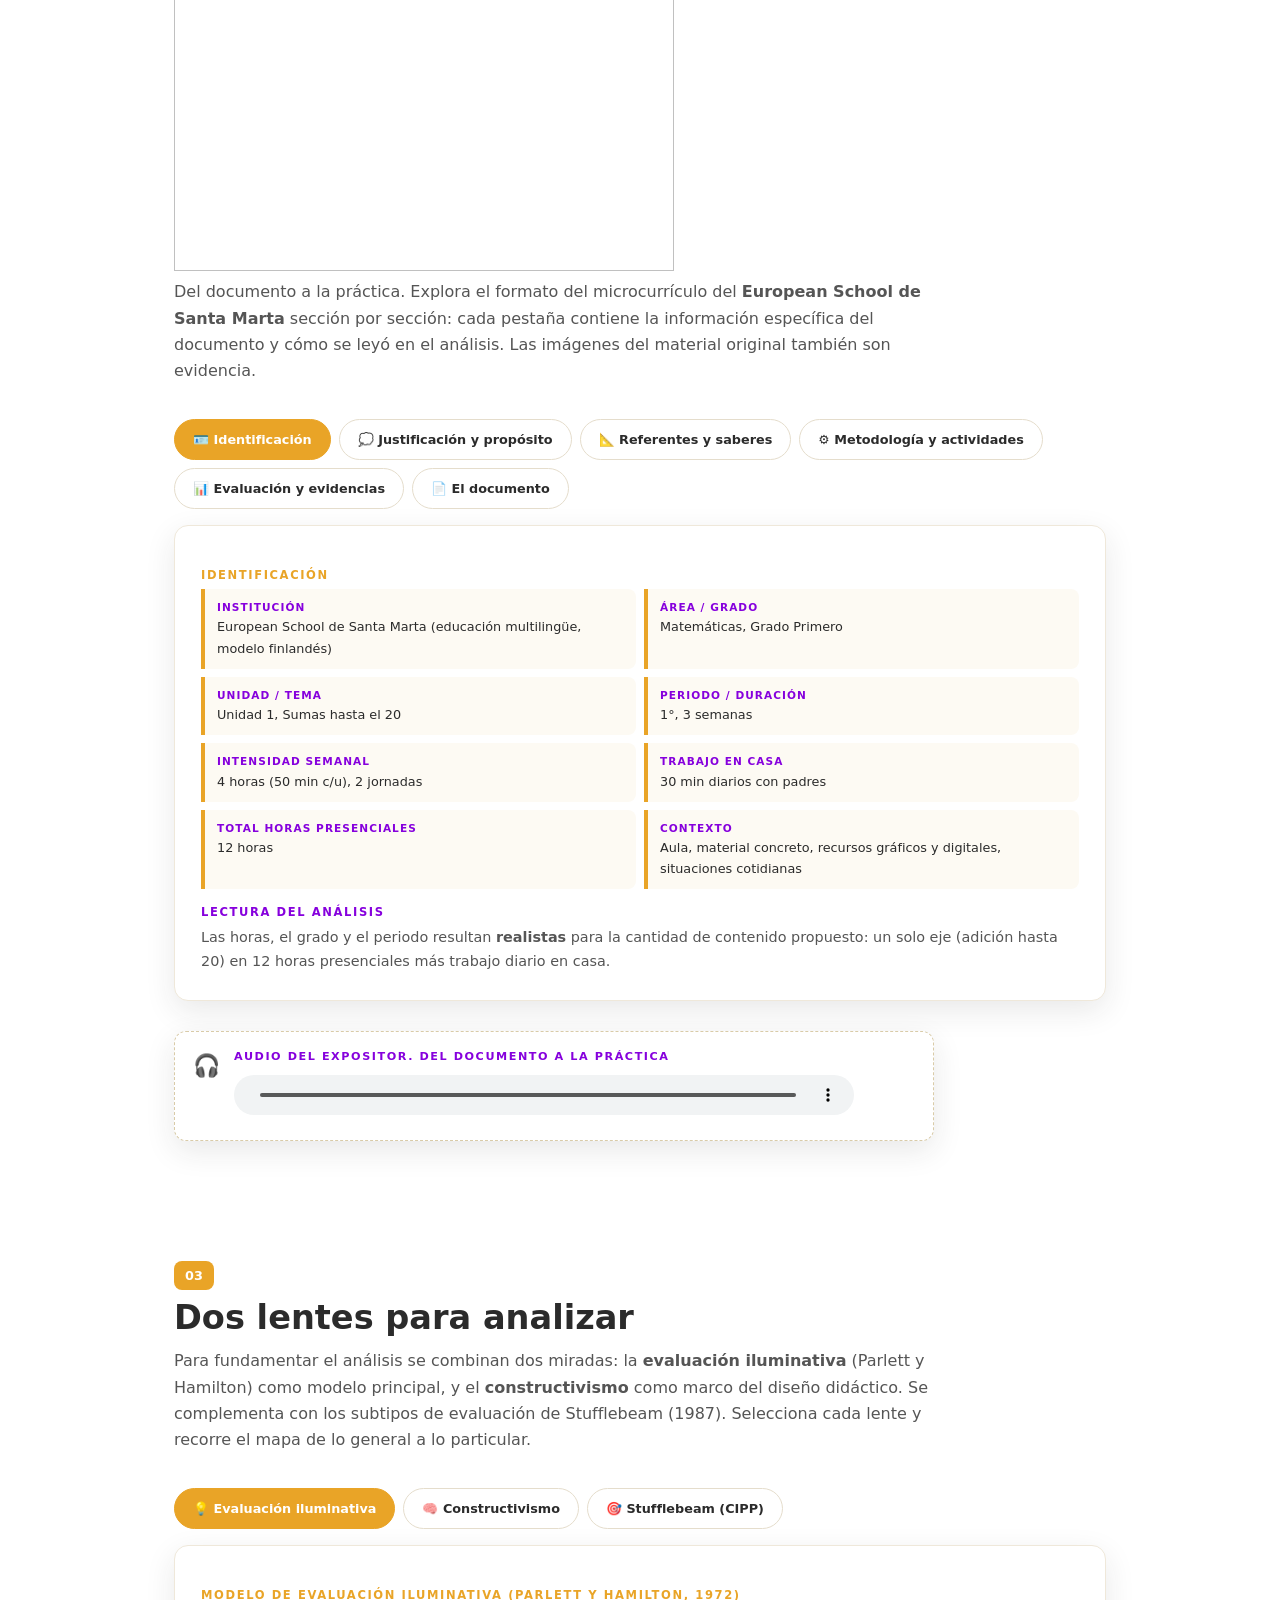
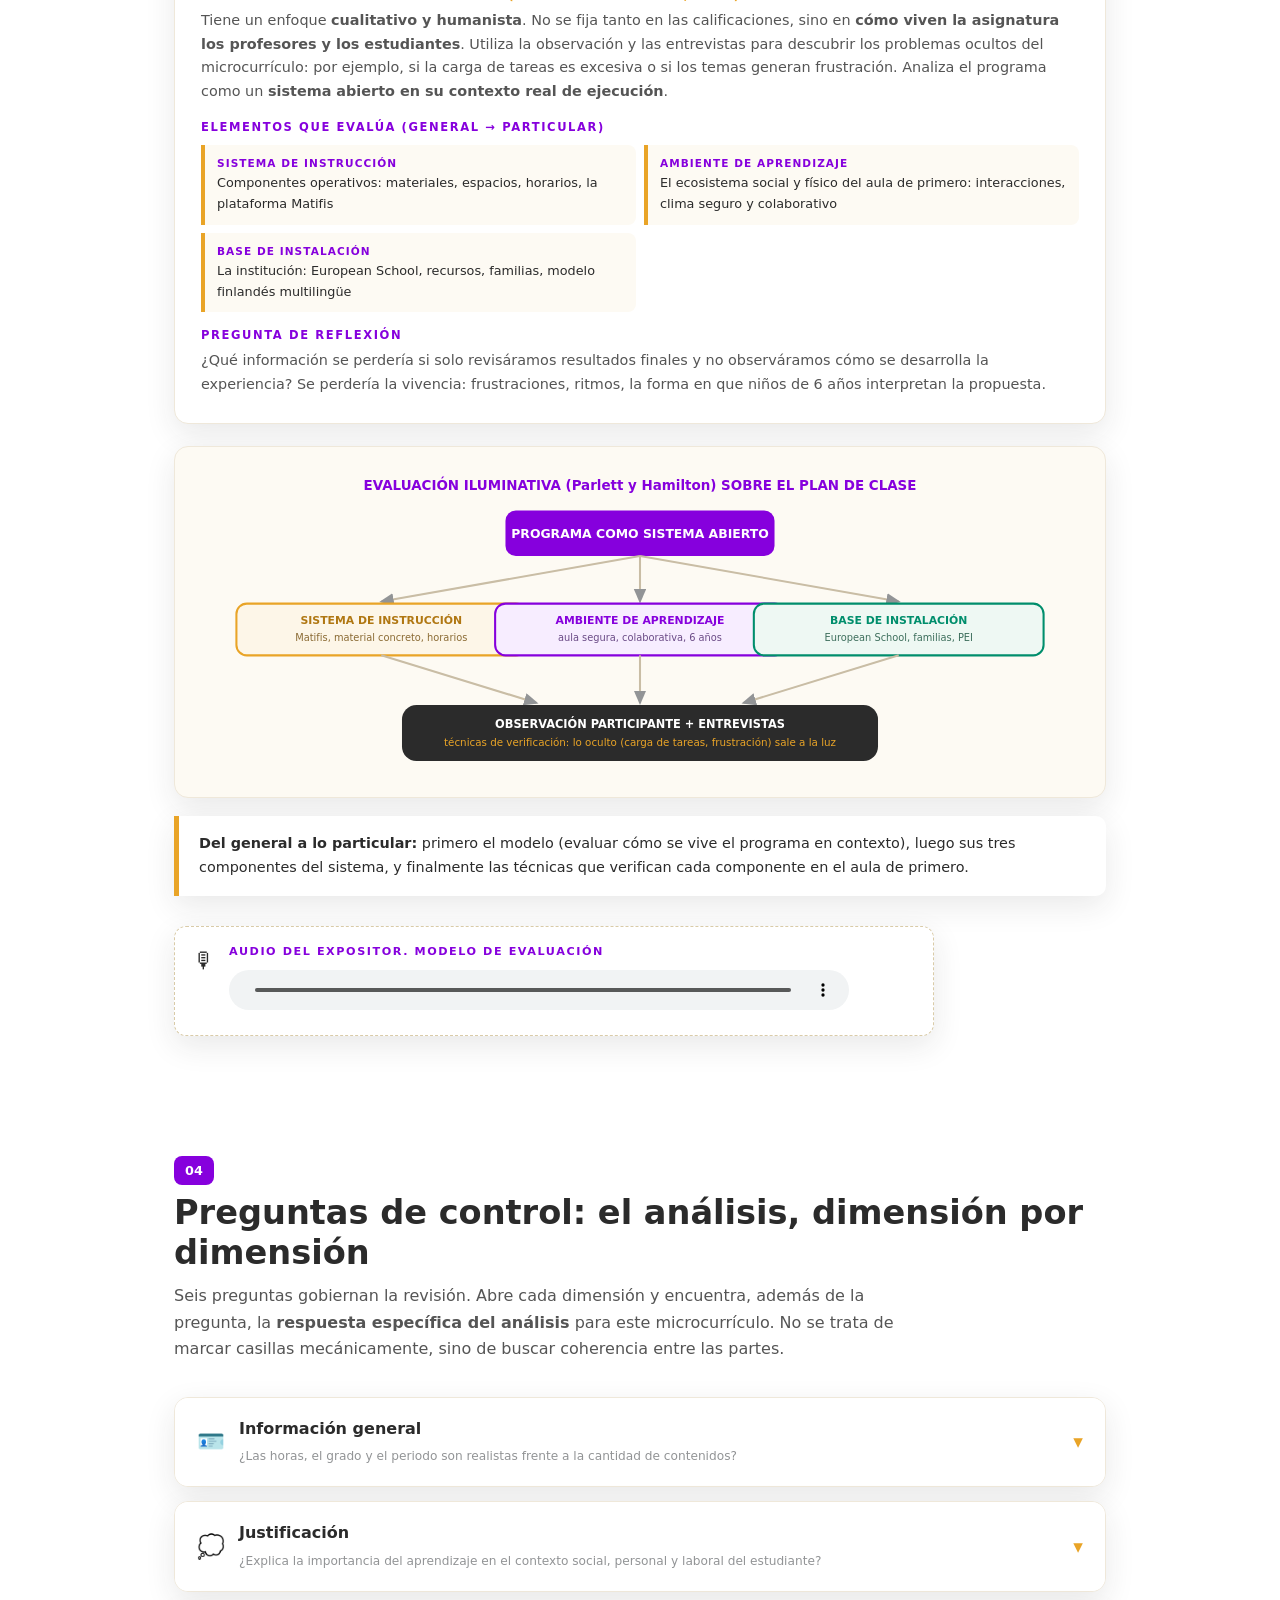
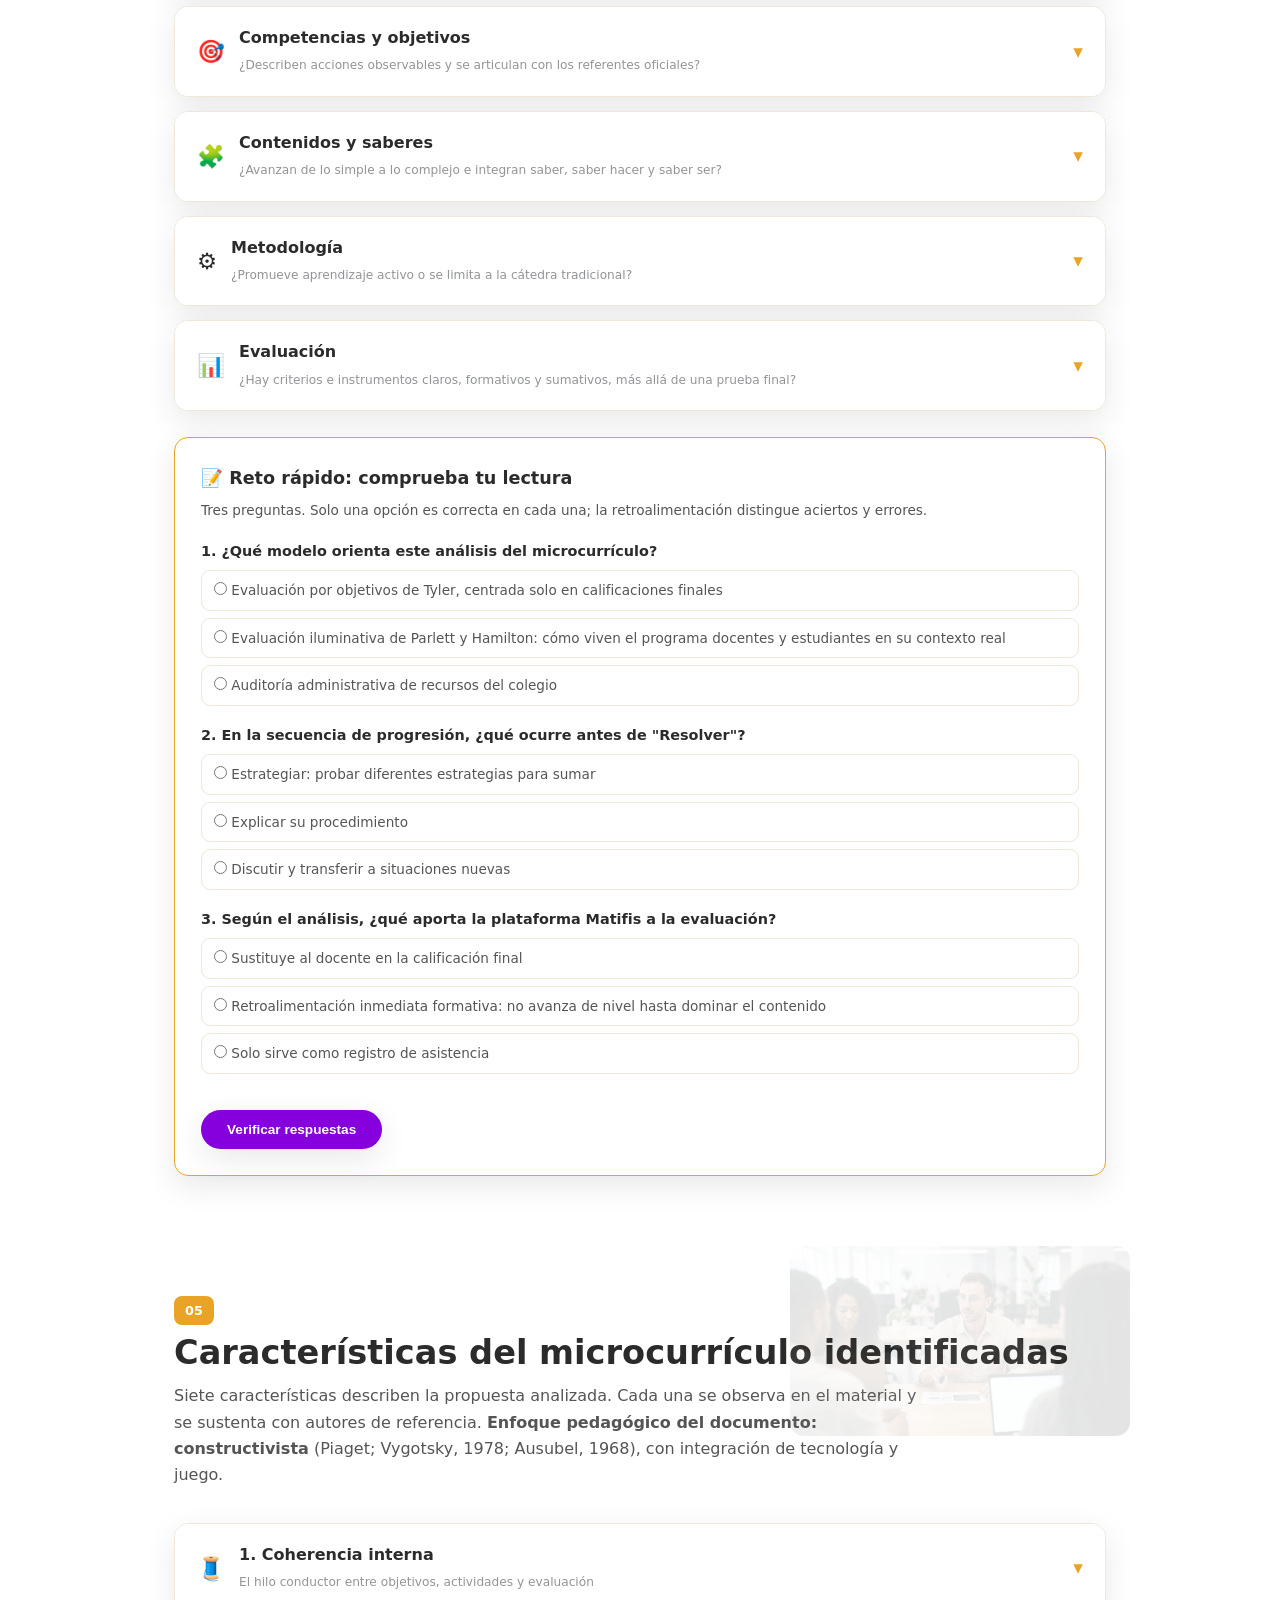
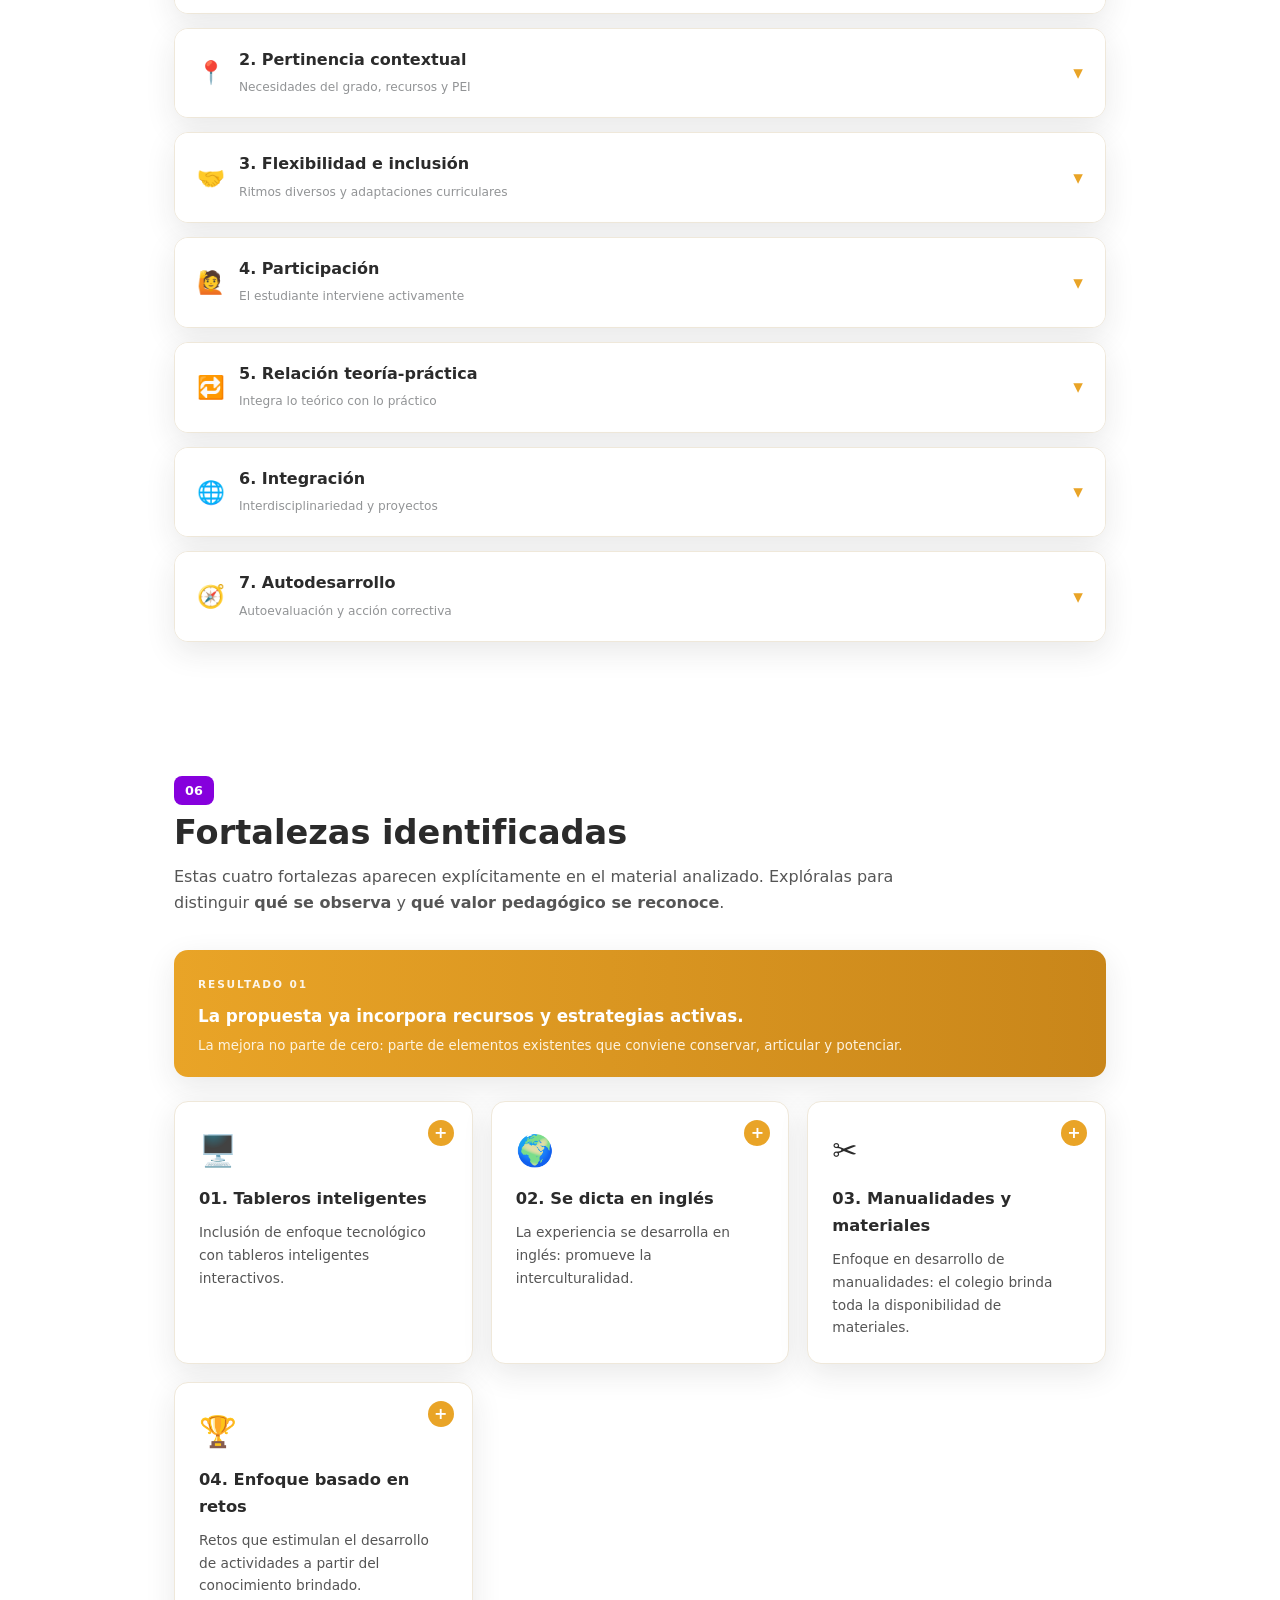
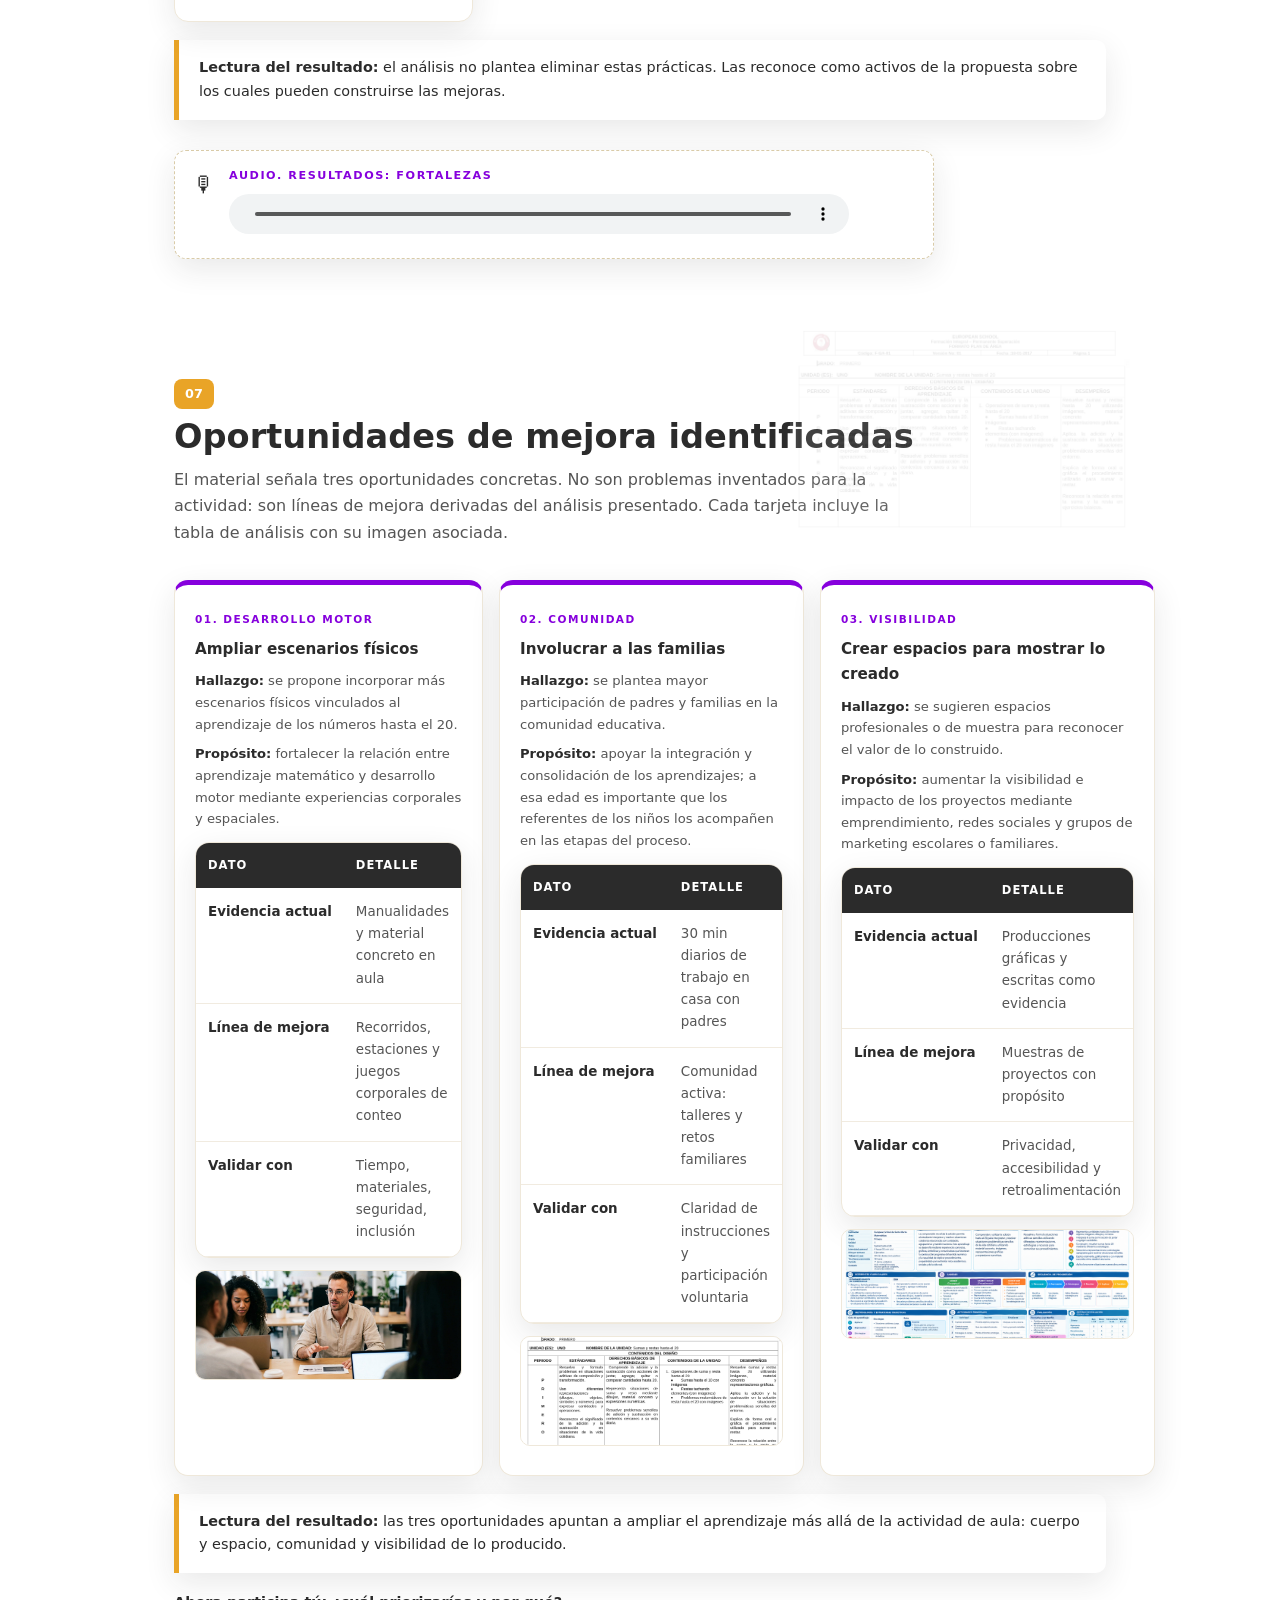
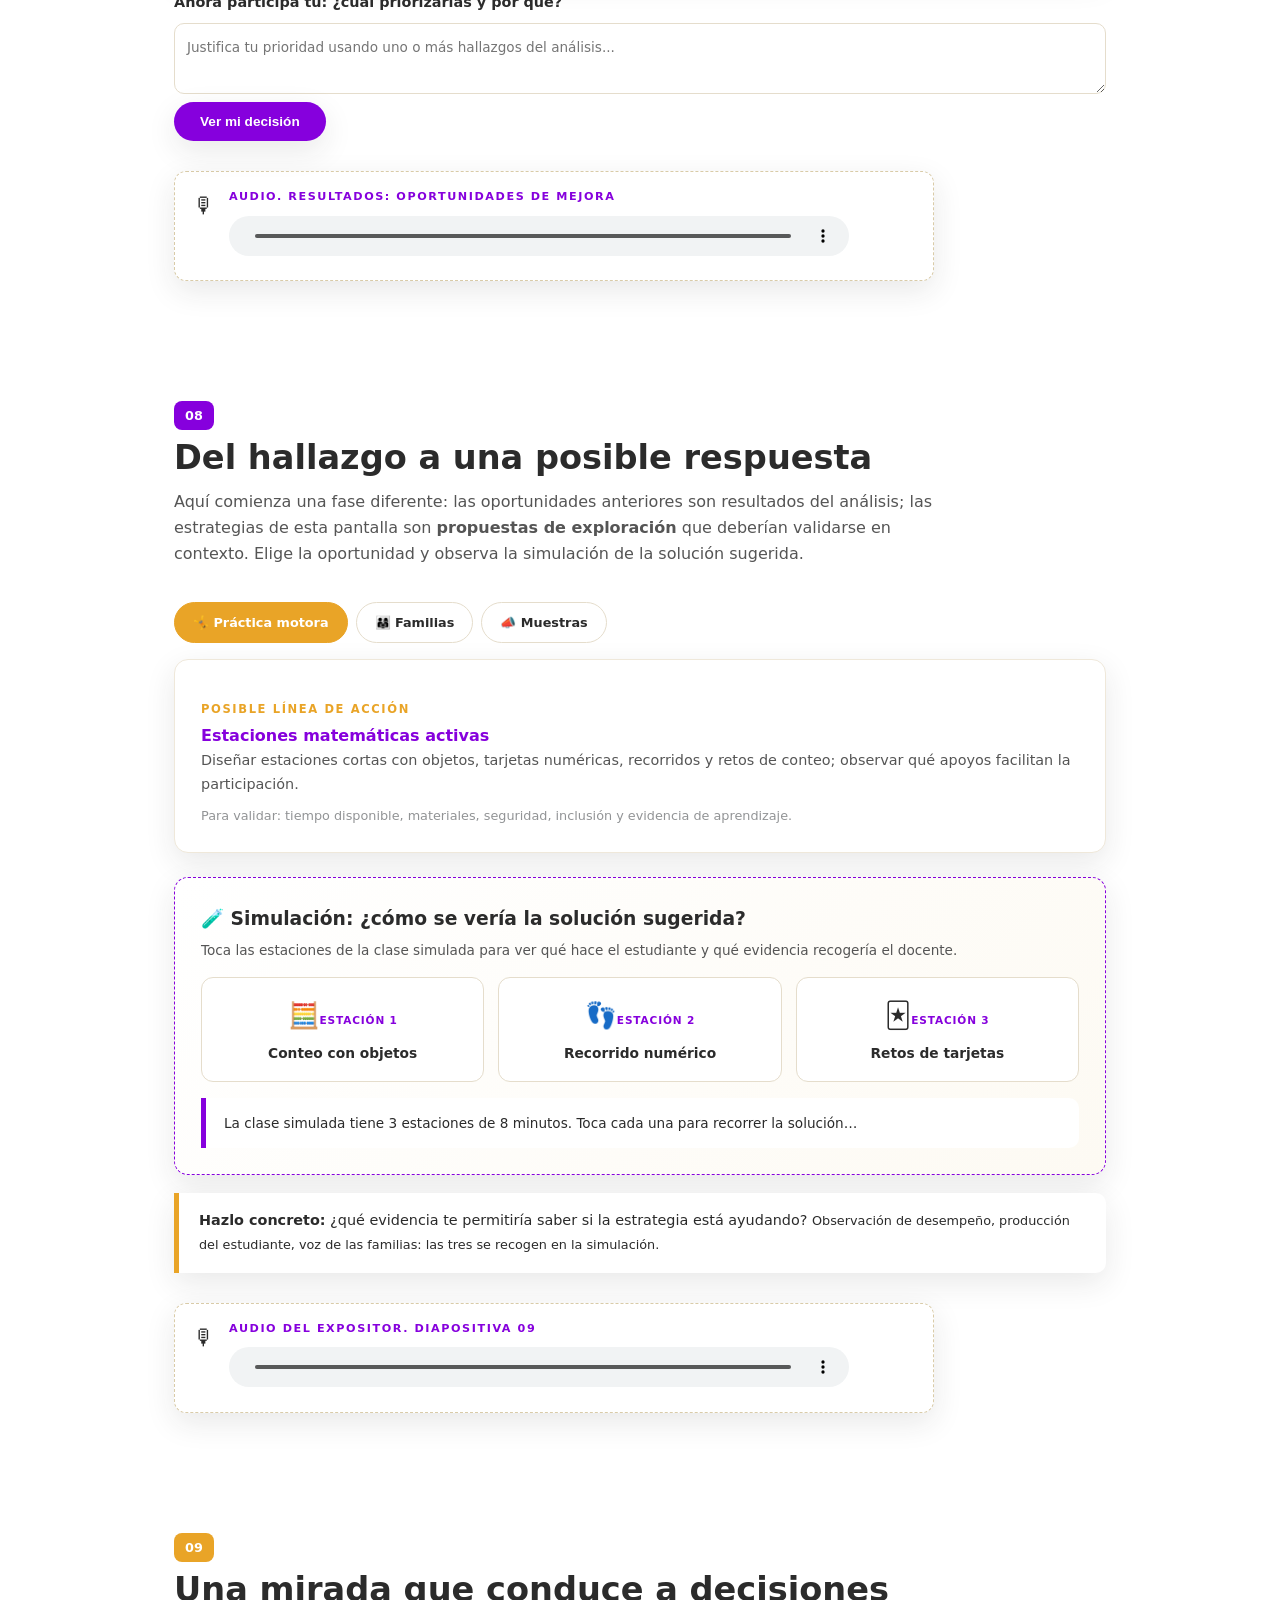
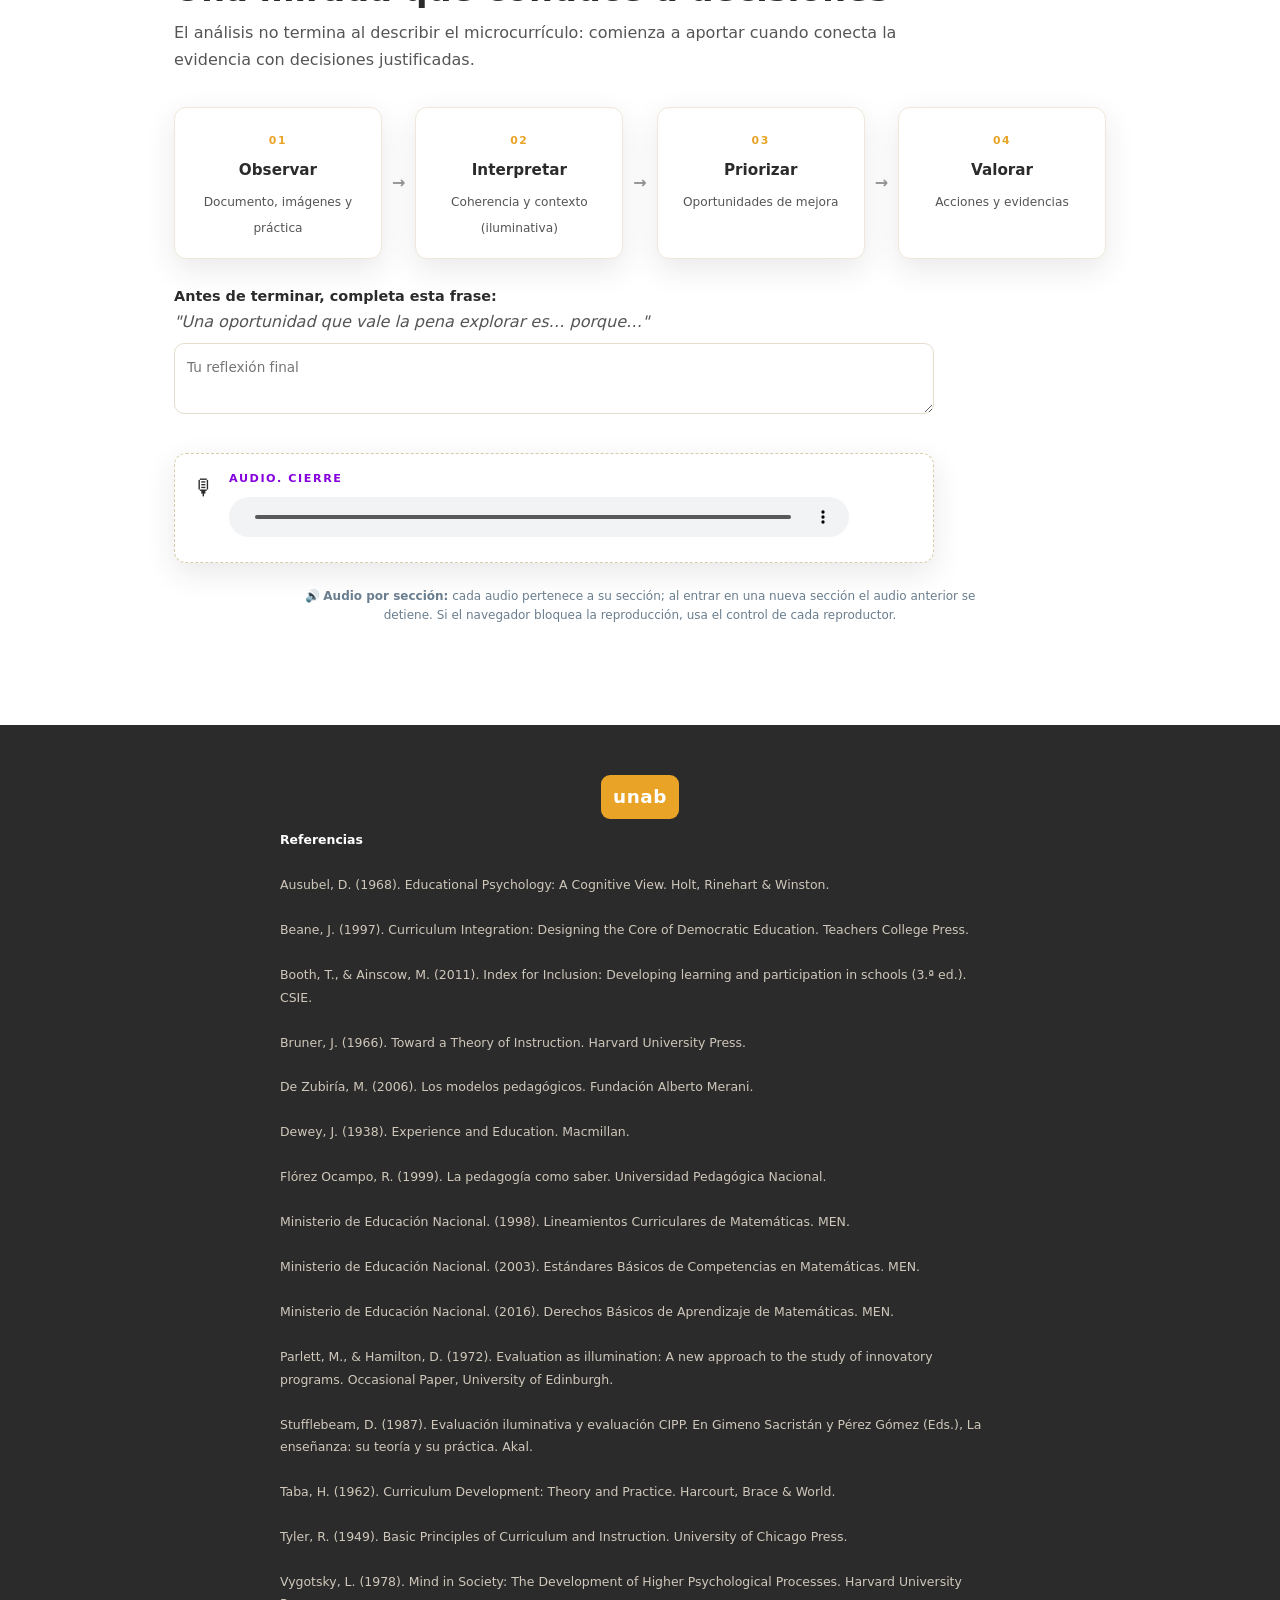
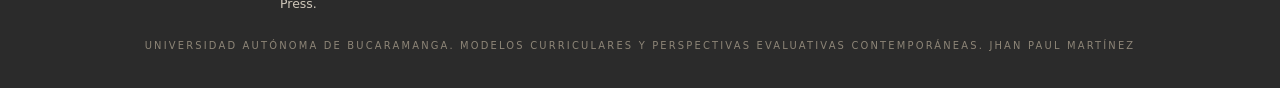
==== commit f0933062: "Update image source in index.html" ====
--- a/index.html
+++ b/index.html
@@ -302,7 +302,7 @@
   
   <div class="num rv"><span class="n m">02</span></div>
   <h2 class="rv">El microcurrículo analizado: Matemáticas 1° (Sumas hasta el 20) </h2>
-  <img class="tn" src="microcurriculo_panel.png" alt="" width="500" height="700">
+  <img class="tn" src="micro.png" alt="" width="500" height="700">
   <p class="lead rv d1">Del documento a la práctica. Explora el formato del microcurrículo del <b>European School de Santa Marta</b> sección por sección: cada pestaña contiene la información específica del documento y cómo se leyó en el análisis. Las imágenes del material original también son evidencia.</p>
   
   <div class="rv d2">
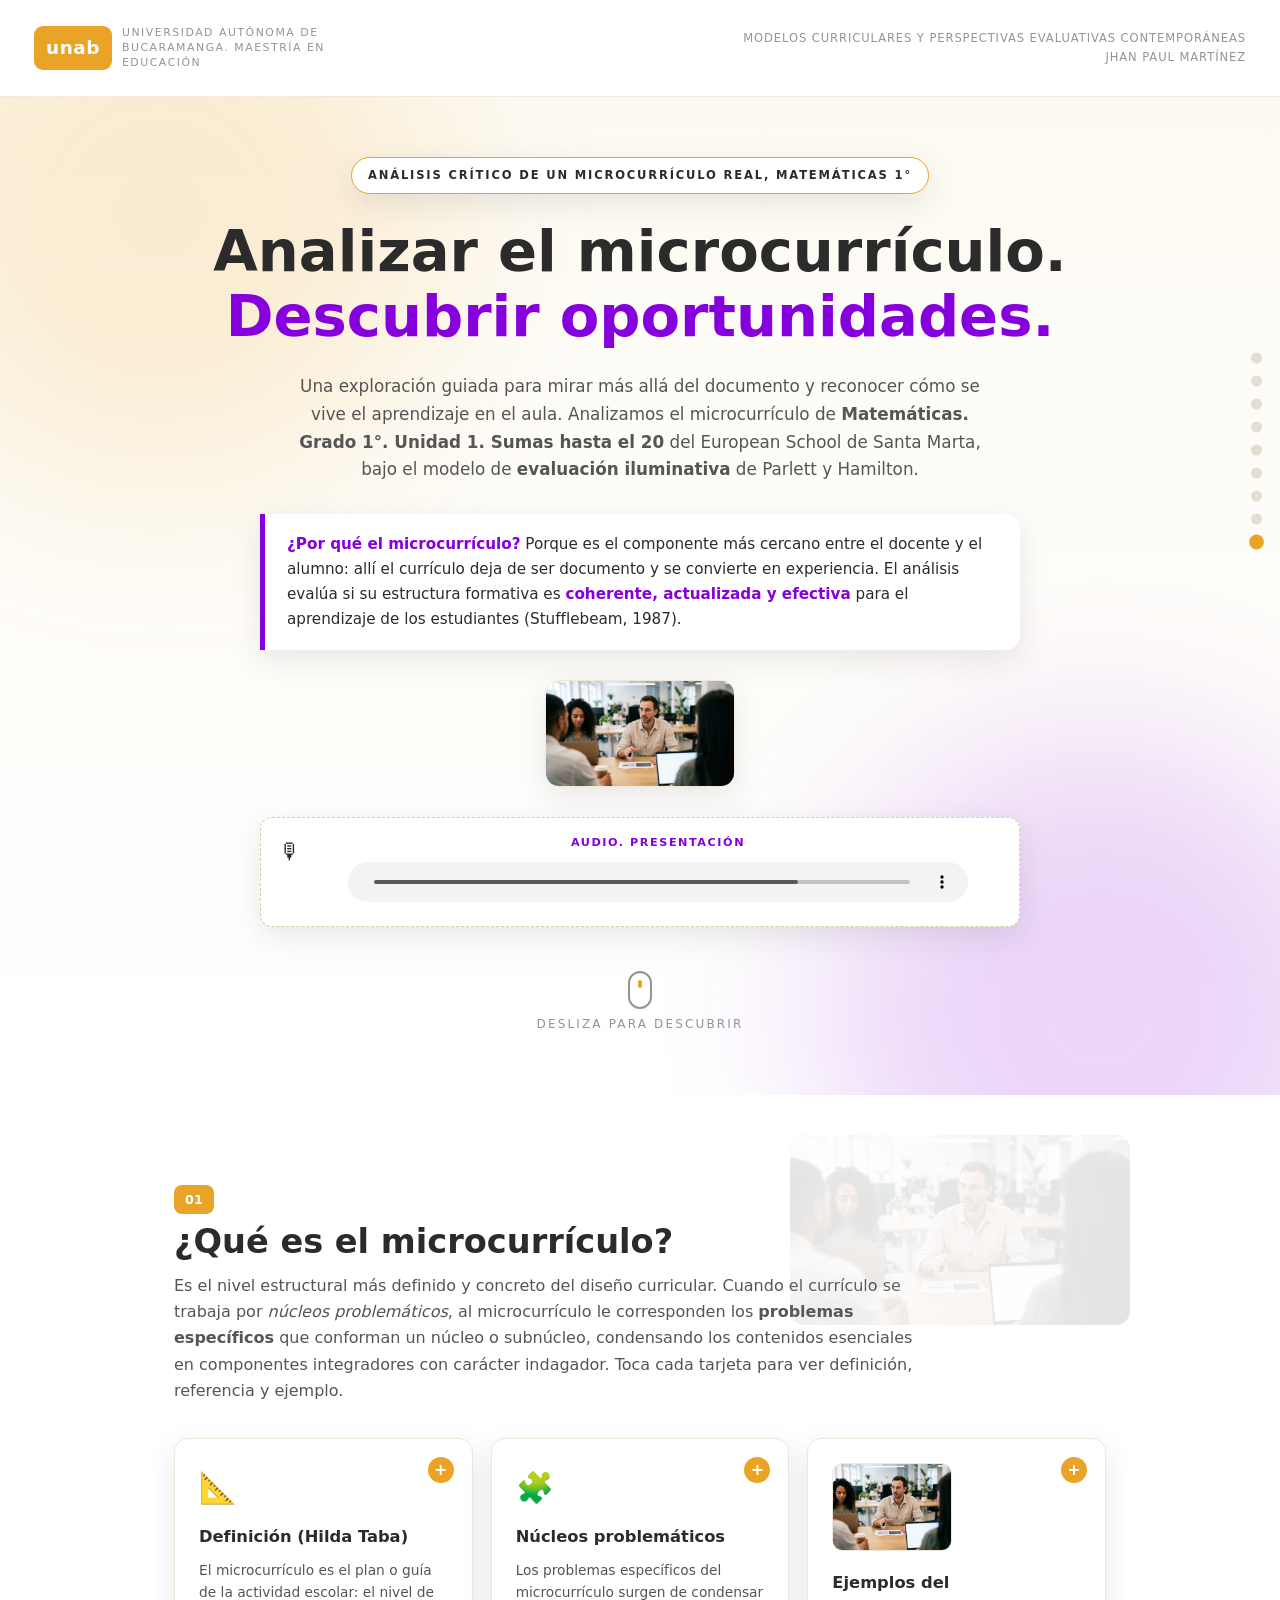
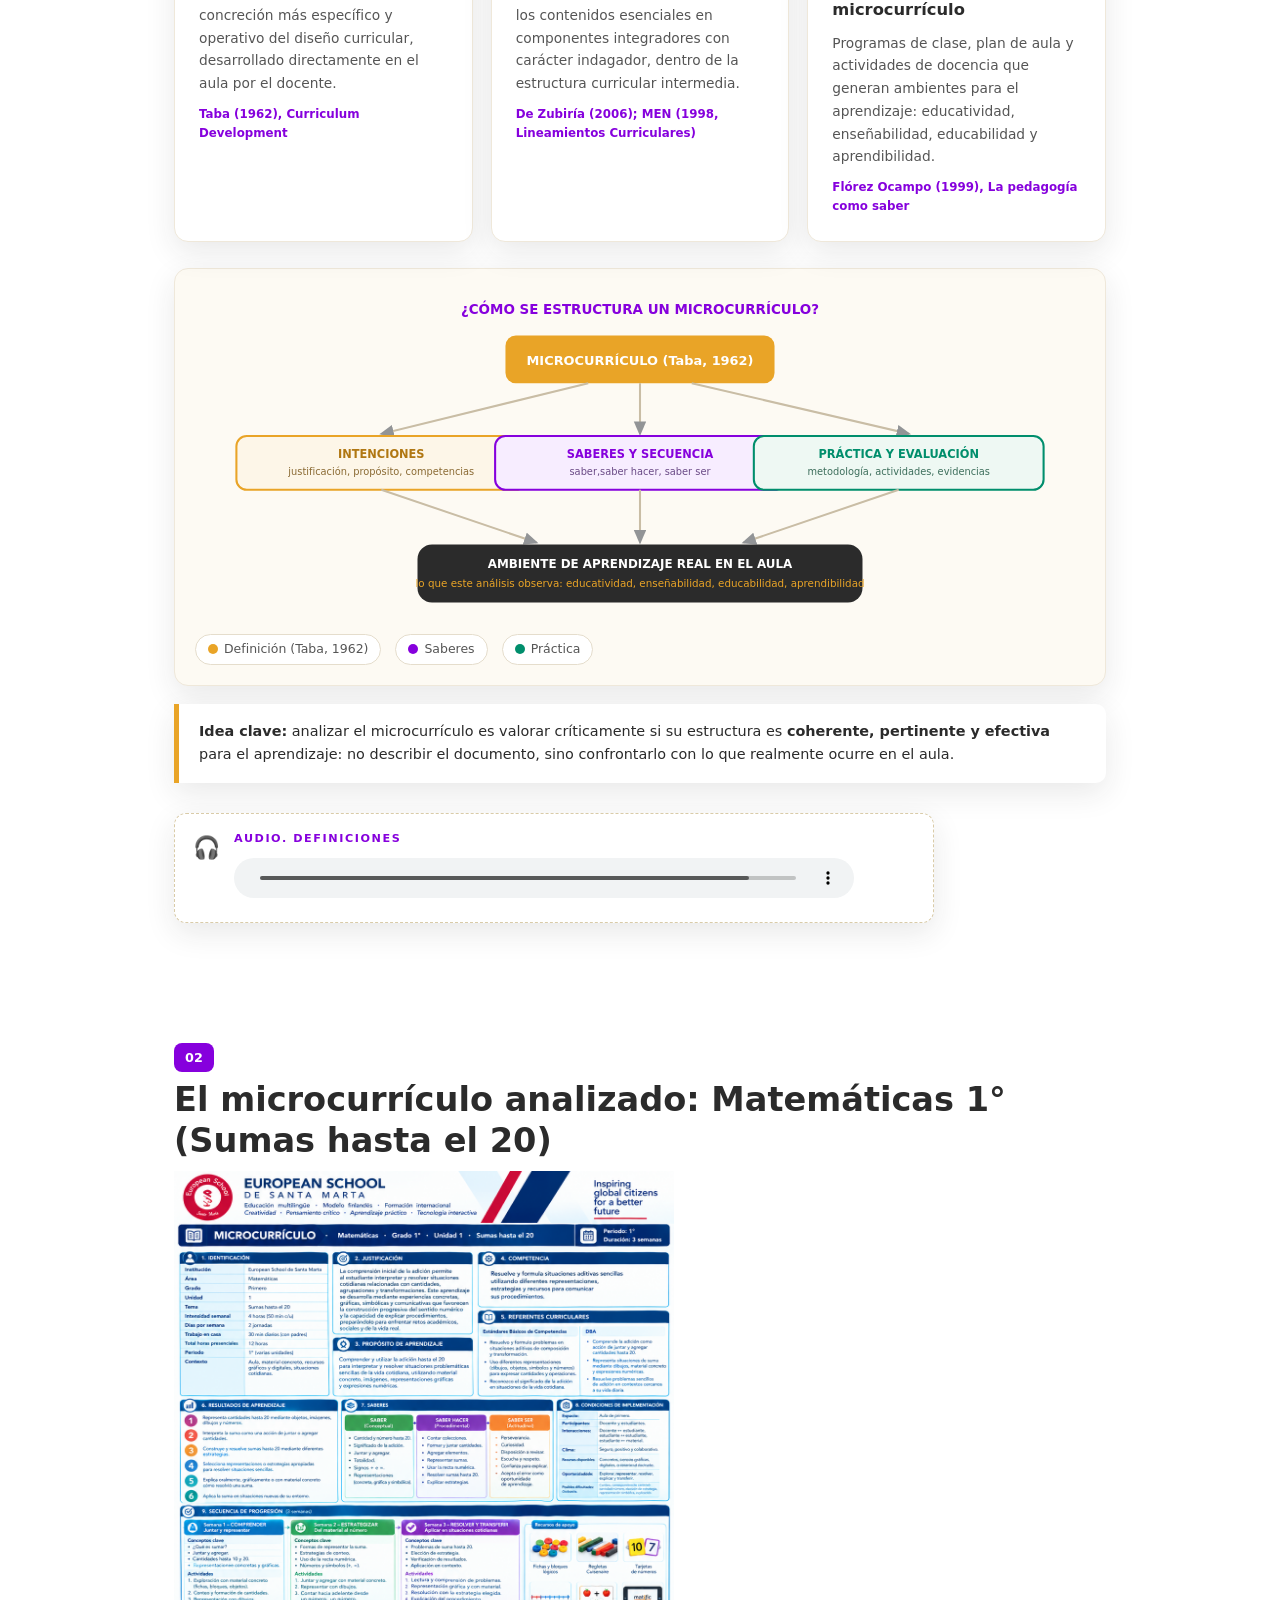
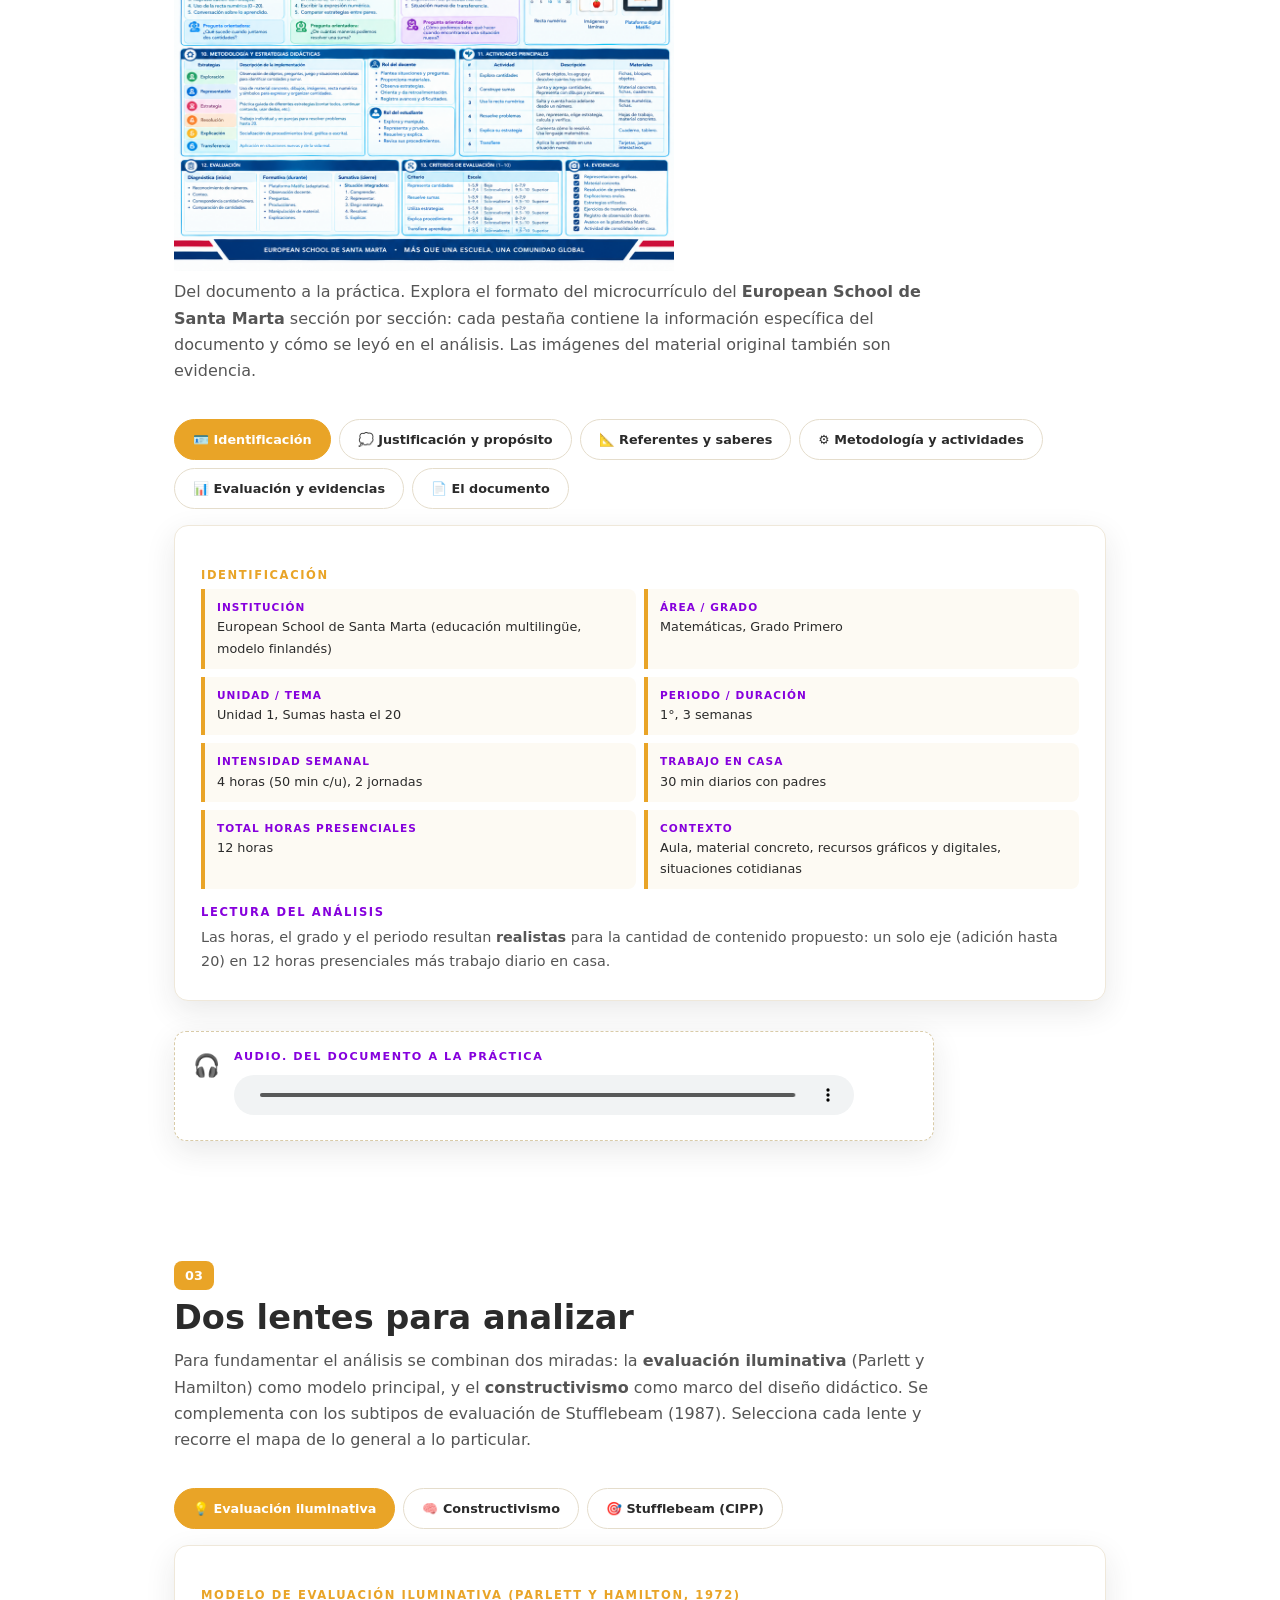
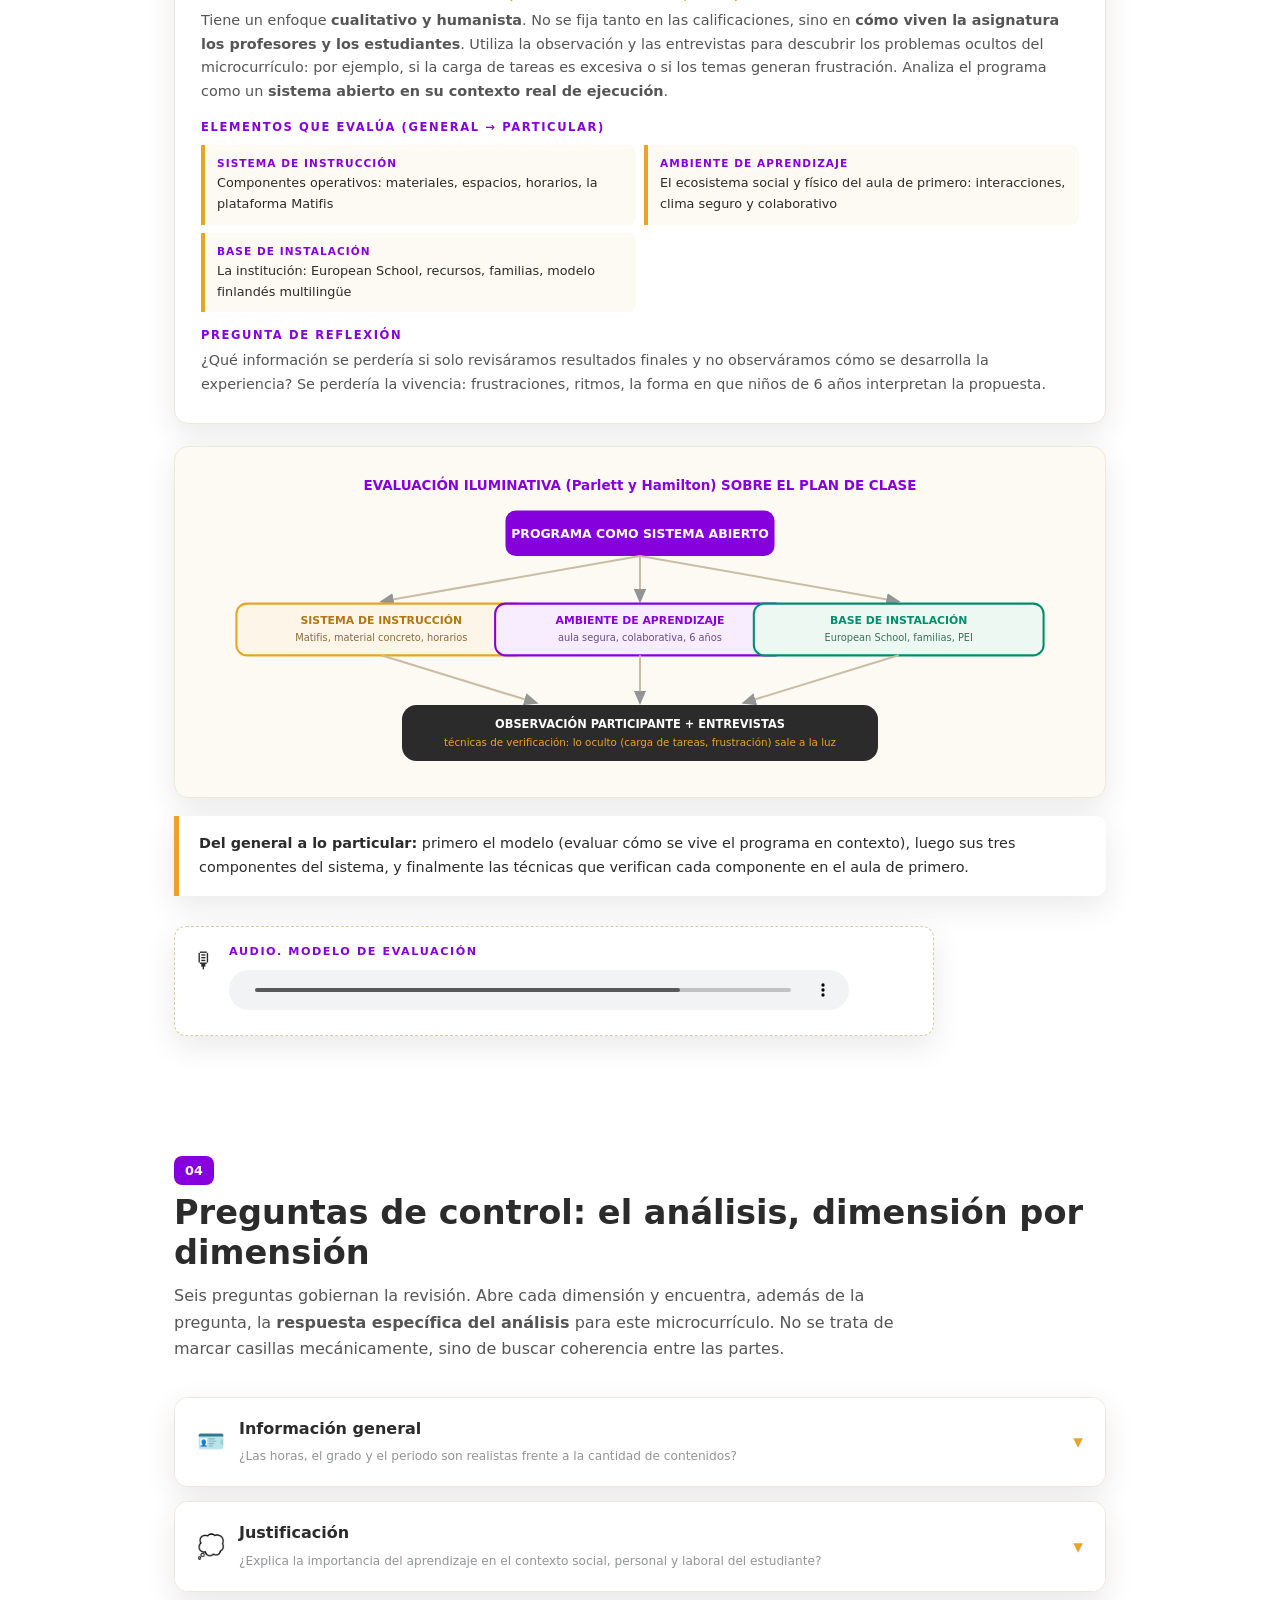
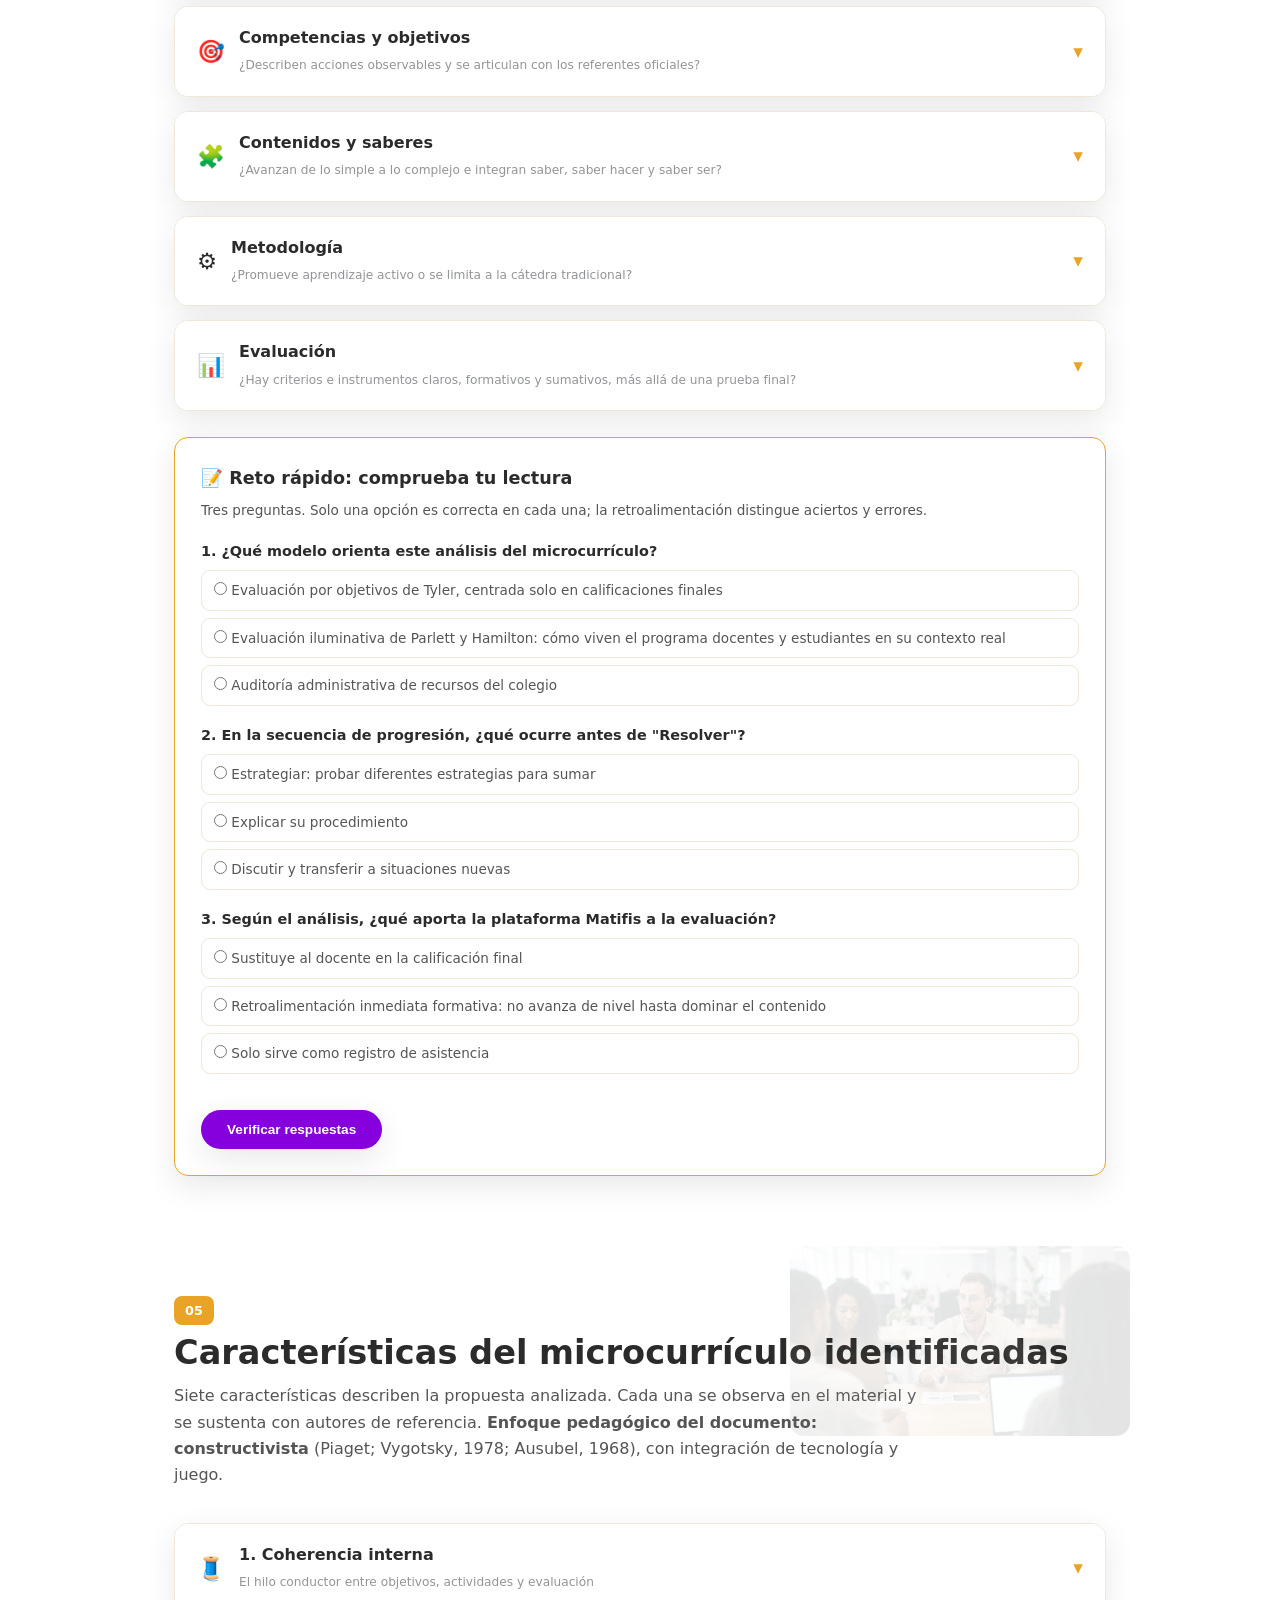
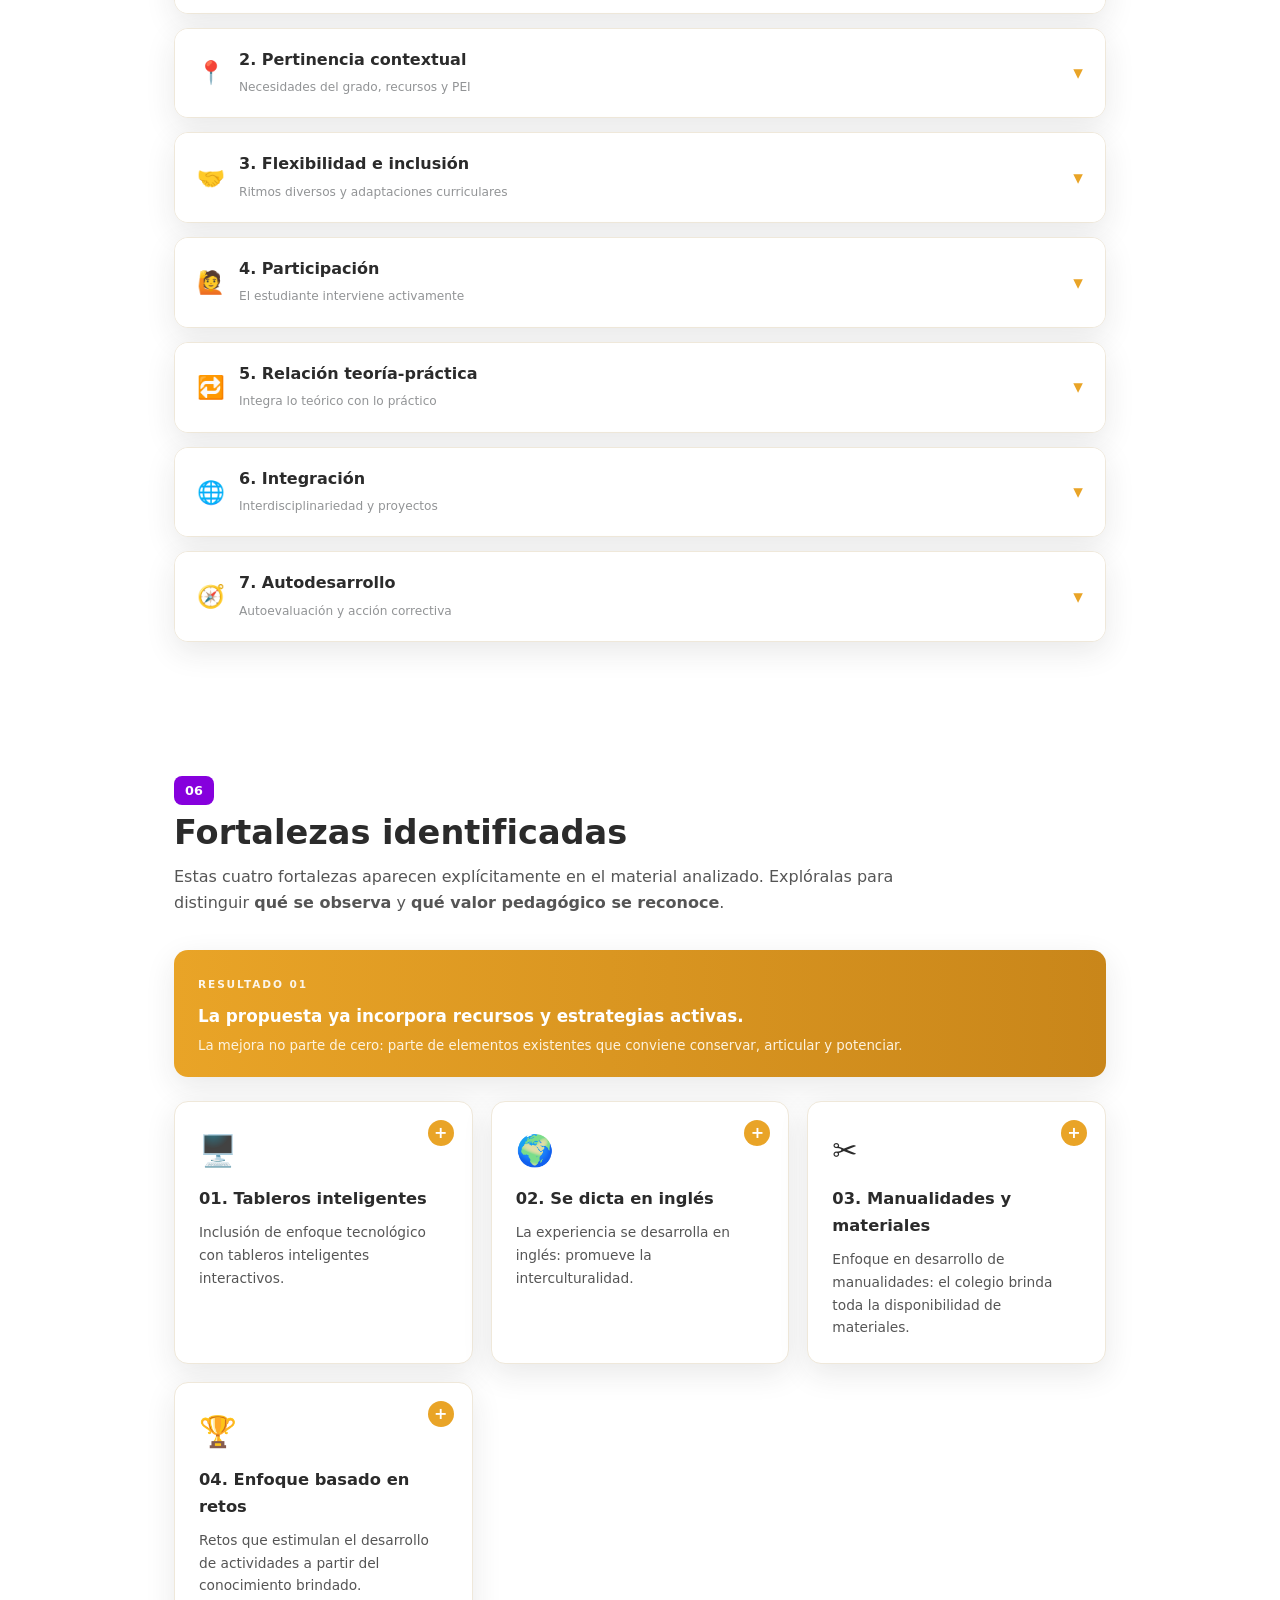
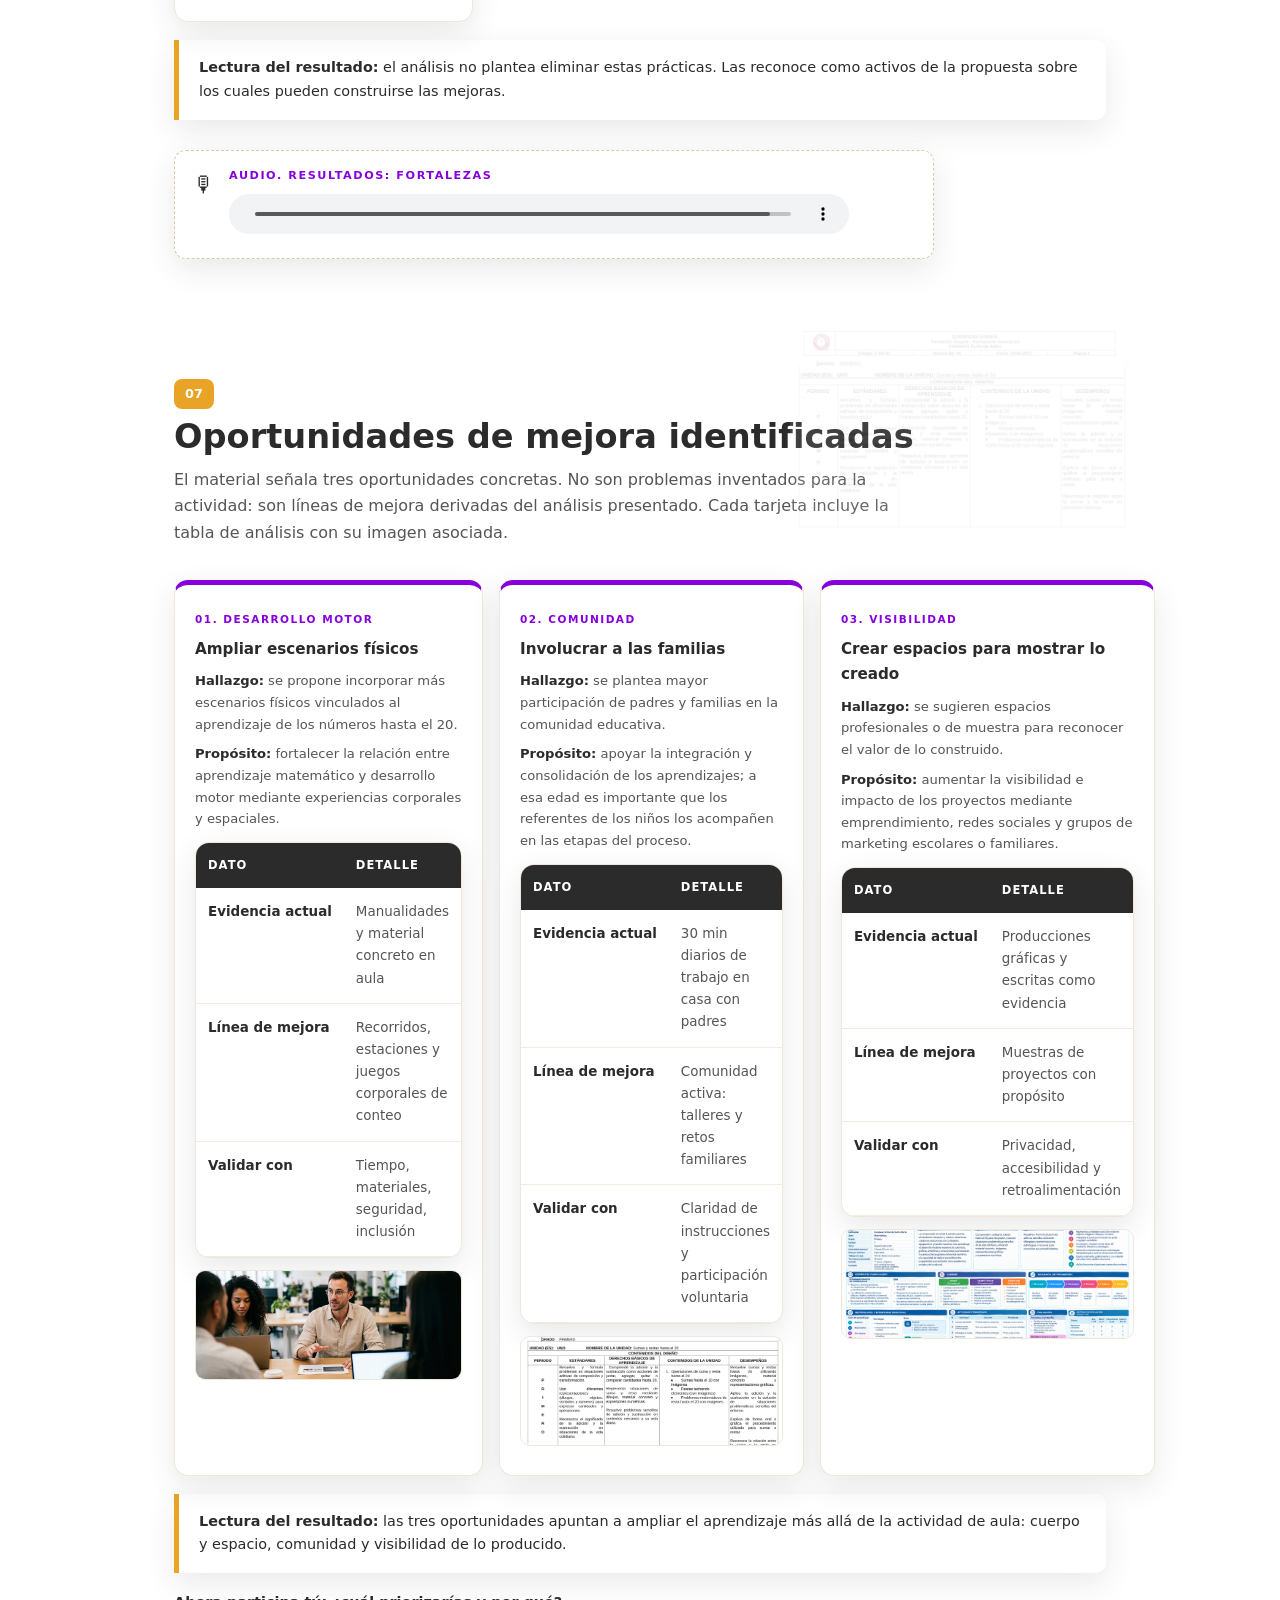
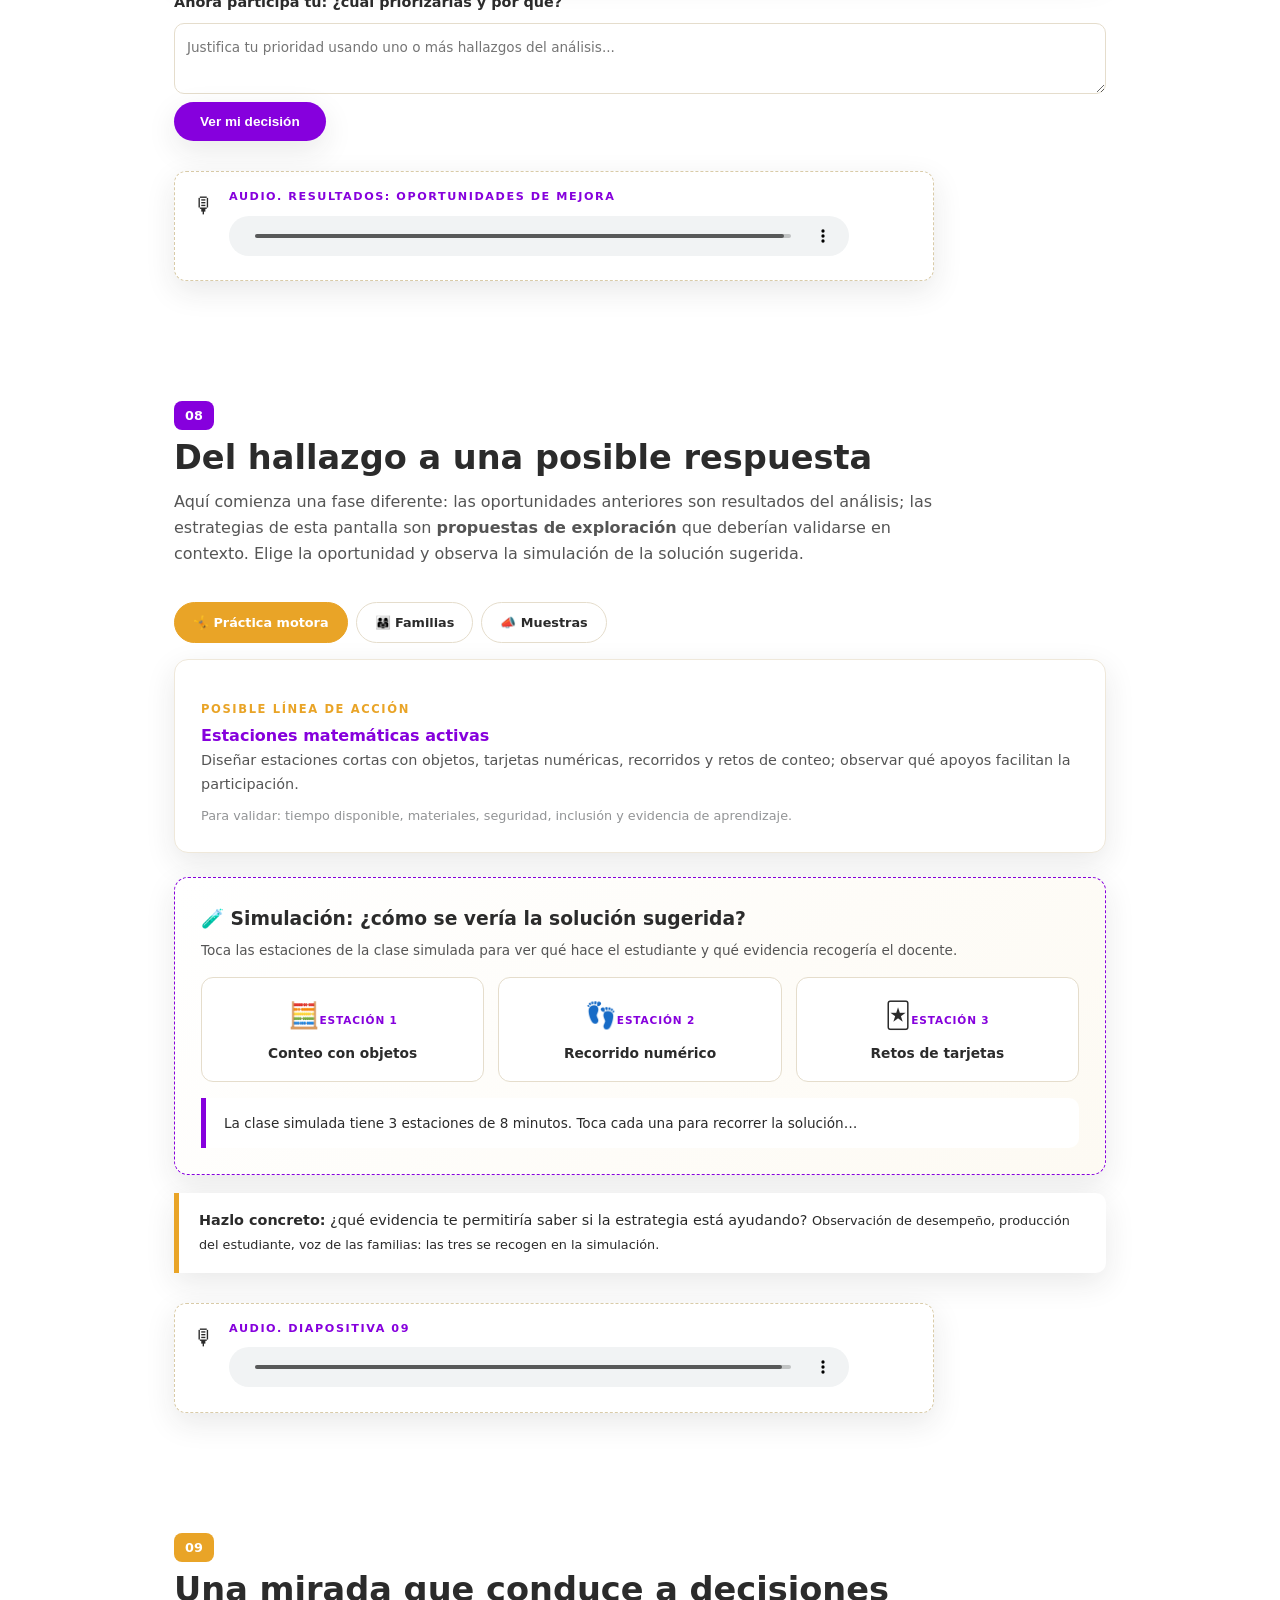
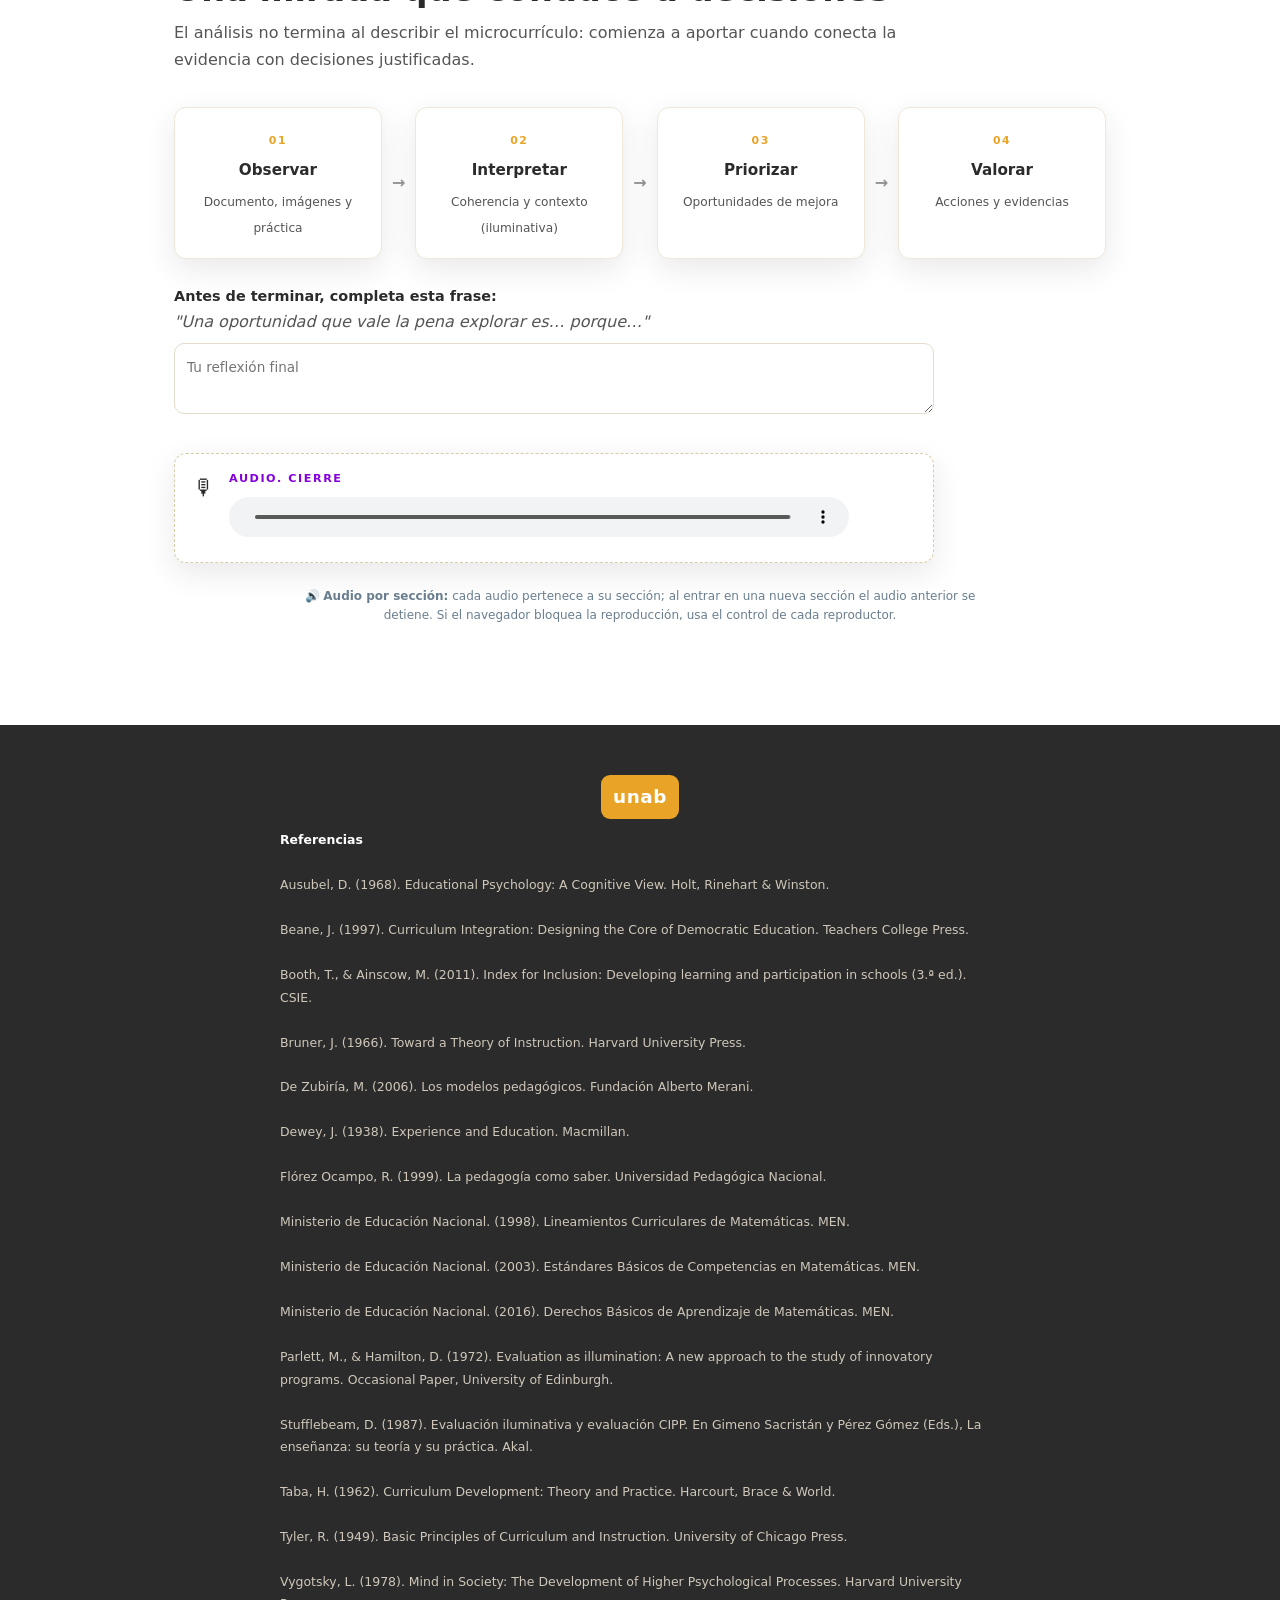
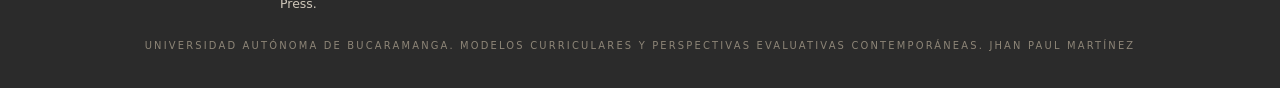
==== commit fb900465: "Update index.html" ====
--- a/index.html
+++ b/index.html
@@ -290,7 +290,7 @@
   <div class="audio-slot rv d3">
     <span class="audio-icon">🎧</span>
     <div class="audio-main">
-      <b>Audio del expositor. Definiciones</b>
+      <b>Audio. Definiciones</b>
       <audio class="slide-audio" src="audio_2.mp3" data-audio controls preload="auto" playsinline></audio>
       
     </div>
@@ -437,7 +437,7 @@
   <div class="audio-slot rv d3">
     <span class="audio-icon">🎧</span>
     <div class="audio-main">
-      <b>Audio del expositor. Del documento a la práctica</b>
+      <b>Audio. Del documento a la práctica</b>
       <audio class="slide-audio" src="audio_3.mp3" data-audio controls preload="auto" playsinline></audio>
     </div>
   </div>
@@ -506,7 +506,7 @@
   <div class="audio-slot rv d4">
     <span class="audio-icon">🎙</span>
     <div class="audio-main">
-      <b>Audio del expositor. Modelo de evaluación</b>
+      <b>Audio. Modelo de evaluación</b>
       <audio class="slide-audio" src="audio_4.mp3" data-audio controls preload="auto" playsinline></audio>
     </div>
   </div>
@@ -758,7 +758,7 @@
   <div class="lectura rv d4"><b>Hazlo concreto:</b> ¿qué evidencia te permitiría saber si la estrategia está ayudando? <span style="font-size:.8rem">Observación de desempeño, producción del estudiante, voz de las familias: las tres se recogen en la simulación.</span></div>
   <div class="audio-slot rv d4">
     <span class="audio-icon">🎙</span>
-    <div class="audio-main"><b>Audio del expositor. Diapositiva 09</b>
+    <div class="audio-main"><b>Audio. Diapositiva 09</b>
     <audio class="slide-audio" src="audio_7.mp3" data-audio controls preload="auto" playsinline></audio></div>
   </div>
 </section>
